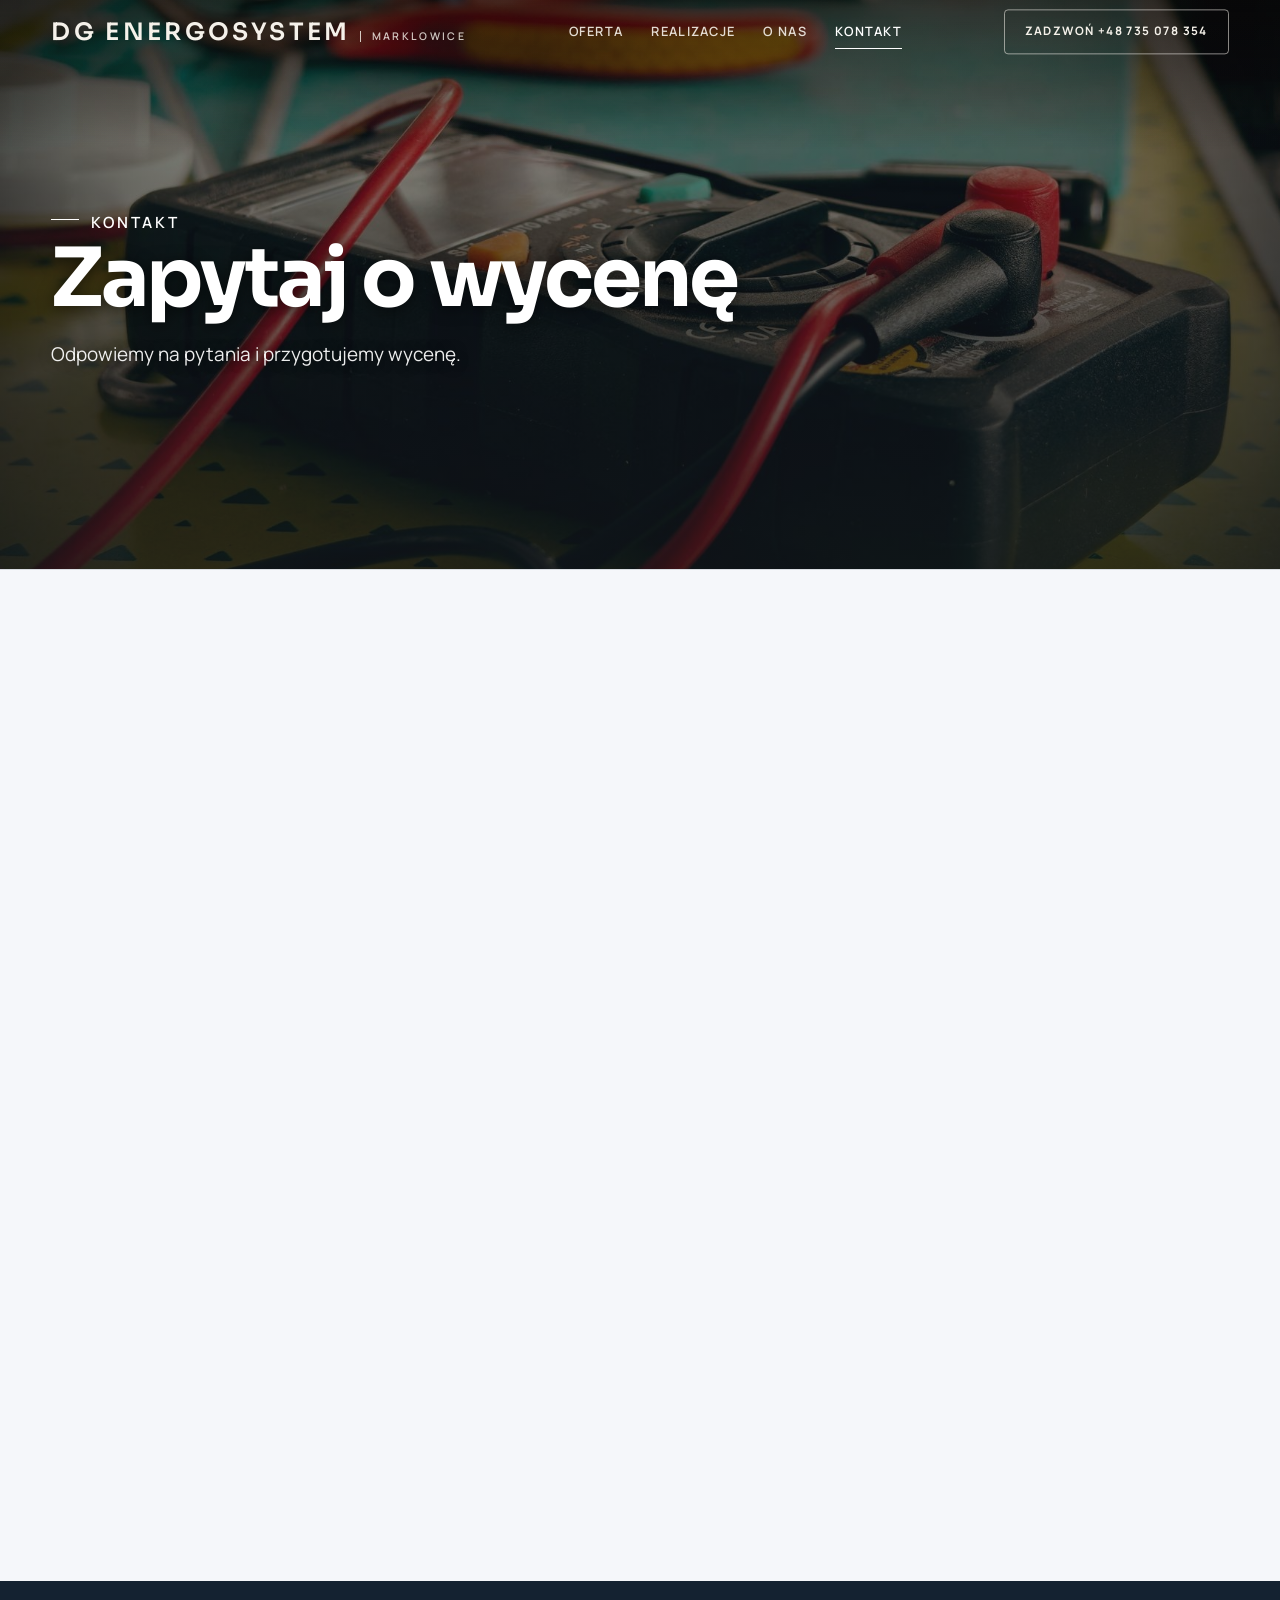
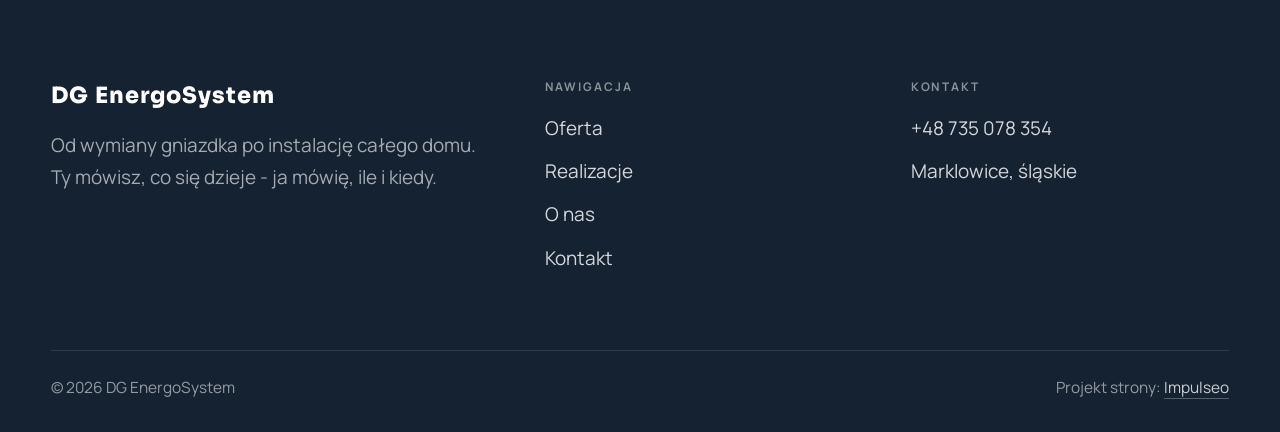
==== kontakt.html @ 841569e1 "Strona demo: dg-energosystem" ====
<!DOCTYPE html>
<html lang="pl">
<head>
<meta charset="UTF-8">
<meta name="viewport" content="width=device-width, initial-scale=1.0">
<title>Kontakt - DG EnergoSystem</title>
<meta name="description" content="Kontakt DG EnergoSystem - Marklowice, śląskie">
<link rel="canonical" href="https://kris20032.github.io/dg-energosystem/kontakt.html">
<meta name="robots" content="noindex, nofollow">
<meta property="og:type" content="website">
<meta property="og:locale" content="pl_PL">
<meta property="og:site_name" content="DG EnergoSystem">
<meta property="og:title" content="Kontakt - DG EnergoSystem">
<meta property="og:description" content="Kontakt DG EnergoSystem - Marklowice, śląskie">
<meta property="og:url" content="https://kris20032.github.io/dg-energosystem/kontakt.html">
<meta property="og:image" content="https://kris20032.github.io/dg-energosystem/img/og.jpg">
<meta property="og:image:width" content="1200">
<meta property="og:image:height" content="630">
<meta name="twitter:card" content="summary_large_image">
<link rel="preconnect" href="https://fonts.googleapis.com">
<link rel="preconnect" href="https://fonts.gstatic.com" crossorigin>
<link href="https://fonts.googleapis.com/css2?family=Sora:wght@600;700;800&family=Manrope:wght@400;500;600&display=swap" rel="stylesheet">
<link rel="stylesheet" href="assets/styles.css?v=9363d7f1">
</head>
<body>

<header class="nav">
  <div class="wrap nav-inner">
    <a class="brand" href="index.html"><span class="name">DG EnergoSystem</span><span class="sub">Marklowice</span></a>
    <nav class="nav-links">
      <a href="oferta.html">Oferta</a>
      <a href="realizacje.html">Realizacje</a>
      <a href="o-nas.html">O nas</a>
      <a href="kontakt.html" class="active" aria-current="page">Kontakt</a>
      <a href="tel:+48735078354" class="btn btn-accent">Zadzwoń +48 735 078 354</a>
    </nav>
    <button class="nav-toggle" aria-label="Menu"><span></span><span></span><span></span></button>
  </div>
</header>

<main>
<section class="pagehead">
  <img src="img/g6.jpg" alt="DG EnergoSystem - Zapytaj o wycenę" width="1731" height="1300" decoding="async">
  <div class="wrap">
    <span class="eyebrow">Kontakt</span>
    <h1>Zapytaj o wycenę</h1>
    <p>Odpowiemy na pytania i przygotujemy wycenę.</p>
  </div>
</section>
<section>
  <div class="wrap contact-grid">
    <div class="reveal">
      <span class="eyebrow">Dane kontaktowe</span>
      <h2 style="margin:var(--space-4) 0 var(--space-6)">DG EnergoSystem</h2>
      <div class="info-list">
        <div class="info-row"><div class="ic"><svg class="ico-tel" width="16" height="16" viewBox="0 0 24 24" fill="none" aria-hidden="true"><path d="M6.6 10.8a15.5 15.5 0 0 0 6.6 6.6l2.2-2.2a1 1 0 0 1 1-.24 11.4 11.4 0 0 0 3.6.58 1 1 0 0 1 1 1V20a1 1 0 0 1-1 1A17 17 0 0 1 3 4a1 1 0 0 1 1-1h3.5a1 1 0 0 1 1 1c0 1.25.2 2.46.58 3.6a1 1 0 0 1-.25 1l-2.23 2.2Z" fill="currentColor"/></svg></div><div><div class="lbl">Telefon</div><a class="val" href="tel:+48735078354">+48 735 078 354</a></div></div>
        <div class="info-row"><div class="ic"><svg class="ico-pin" width="16" height="16" viewBox="0 0 24 24" fill="none" aria-hidden="true"><path d="M12 21s7-6.1 7-11.5A7 7 0 0 0 5 9.5C5 14.9 12 21 12 21Z" stroke="currentColor" stroke-width="1.6" fill="none"/><circle cx="12" cy="9.5" r="2.4" fill="currentColor"/></svg></div><div><div class="lbl">Adres</div><div class="val">Marklowice, śląskie</div></div></div>
      </div>
    </div>
    <div class="reveal">
      <div class="form">
        <h3 style="margin-bottom:var(--space-4)">Najszybciej telefonicznie</h3>
        <p class="muted" style="margin-bottom:var(--space-5)">Zadzwoń, opisz pomysł, a my powiemy, co i jak. Bez zobowiązań.</p>
        <a href="tel:+48735078354" class="btn btn-accent" style="justify-content:center">Zadzwoń: +48 735 078 354 <span class="arr">→</span></a>
      </div>
    </div>
  </div>
</section>
<section style="padding-top:0">
  <div class="wrap reveal">
    <iframe class="map" title="DG EnergoSystem - Marklowice" src="https://maps.google.com/maps?q=DG%20EnergoSystem%20Marklowice&z=15&output=embed" loading="lazy" referrerpolicy="no-referrer-when-downgrade"></iframe>
  </div>
</section>
</main>

<footer>
  <div class="wrap">
    <div class="foot-grid">
      <div class="foot-brand">
        <div class="name">DG EnergoSystem</div>
        <p>Od wymiany gniazdka po instalację całego domu. Ty mówisz, co się dzieje - ja mówię, ile i kiedy.</p>
      </div>
      <div class="foot-col">
        <h4>Nawigacja</h4>
        <a href="oferta.html">Oferta</a>
        <a href="realizacje.html">Realizacje</a>
        <a href="o-nas.html">O nas</a>
        <a href="kontakt.html">Kontakt</a>
      </div>
      <div class="foot-col">
        <h4>Kontakt</h4>
        <a href="tel:+48735078354">+48 735 078 354</a>
        <p>Marklowice, śląskie</p>
      </div>
    </div>
    <div class="foot-bot">
      <span>© 2026 DG EnergoSystem</span>
      <span>Projekt strony: <a class="foot-credit" href="https://impulseo.pl" target="_blank" rel="noopener">Impulseo</a></span>
    </div>
  </div>
</footer>
<div class="sticky-call"><a class="sc-call" href="tel:+48735078354"><svg class="ico-tel" width="16" height="16" viewBox="0 0 24 24" fill="none" aria-hidden="true"><path d="M6.6 10.8a15.5 15.5 0 0 0 6.6 6.6l2.2-2.2a1 1 0 0 1 1-.24 11.4 11.4 0 0 0 3.6.58 1 1 0 0 1 1 1V20a1 1 0 0 1-1 1A17 17 0 0 1 3 4a1 1 0 0 1 1-1h3.5a1 1 0 0 1 1 1c0 1.25.2 2.46.58 3.6a1 1 0 0 1-.25 1l-2.23 2.2Z" fill="currentColor"/></svg> Zadzwoń</a><a class="sc-quote" href="kontakt.html">Wyślij zdjęcie usterki</a></div>
<div class="demo-wazne" data-do="2026-10-27" data-cykl="3" hidden><svg class="dw-ico" width="13" height="13" viewBox="0 0 24 24" fill="none" aria-hidden="true"><circle cx="12" cy="12" r="8.6" stroke="currentColor" stroke-width="1.8"/><path d="M12 7.2V12l3.3 2" stroke="currentColor" stroke-width="1.8" stroke-linecap="round"/></svg><span class="dw-txt"></span></div>

<script src="assets/main.js"></script>
</body>
</html>
---- assets/styles.css ----
/* ============================================================
   STOLBASZ — premium, architektoniczny B2B fit-out
   Jasna paleta, zero brązu. System wg premium-web-craft.
   Projekt strony: Impulseo (impulseo.pl)
   ============================================================ */

:root{
  /* PALETA — jasna, architektoniczna, chłodna */
  --paper:#f5f7fa;          /* główne tło */
  --paper-2:#e7edf3;        /* sekcje alternatywne (chłodny jasny szary) */
  --paper-3:#e7edf3;        /* delikatne wypełnienia */
  --ink:#142231;            /* tekst główny — chłodny grafit */
  --ink-soft:#2c3e52;       /* nagłówki drugorzędne */
  --muted:#697785;          /* tekst poboczny */
  --line:rgba(20,34,49,.12);/* hairline */
  --accent:#e8a00c;         /* stonowany petrol-slate — jedyny akcent */
  --accent-d:#c47f06;
  --accent-soft:rgba(232,160,12,.10);
  --dark:#142231;           /* sekcje ciemne (stopka/CTA) */

  /* HOVER ZDJĘĆ — JEDEN standard dla całego silnika (decyzja K. 04.08.2026, artefakt z wariantami).
     AKTUALNE (K.+Szymon 09.08.2026, wybór z artefaktu 6 wariantów): zoom 1.05 przy 1.4s -
     przy tak długim czasie mocniejszy kadr NIE skacze, tylko „oddycha". Poprzedni standard
     (1.02 / .55s z 04.08) odbierany jako dynamiczny i szybki.
     Spoczynek lekko przygaszony, ale TYLKO tam, gdzie jest mysz (@media hover:hover) —
     na telefonie zdjęcia zostają w pełnej jasności. */
  --img-zoom:1.05;                   /* K.+Szymon 09.08: wariant F z artefaktu porównawczego */
  --img-rest:brightness(.95) saturate(.99);
  --img-hot:brightness(1.06) saturate(1.05);
  --img-dur:1.4s;                    /* K.+Szymon 09.08 (wariant F): powoli = elegancko */
  --img-ease:cubic-bezier(.16,.84,.44,1);  /* miękki ogon, efekt „oddychania" */

  /* ODSTĘPY — skala 4/8 */
  --space-1:4px; --space-2:8px; --space-3:12px; --space-4:16px; --space-5:24px;
  --space-6:32px; --space-7:48px; --space-8:64px; --space-9:96px; --space-10:128px;

  /* TYPOGRAFIA — fluid clamp() (skala podbita 16.07.2026: większe, czytelniejsze litery — uwaga Adama) */
  --text-sm:clamp(.9rem,.87rem + .12vw,1rem);
  --text-base:clamp(1.08rem,1.04rem + .18vw,1.2rem);
  --text-lg:clamp(1.24rem,1.15rem + .34vw,1.44rem);
  --text-h3:clamp(1.34rem,1.22rem + .55vw,1.66rem);
  --text-h2:clamp(2.1rem,1.66rem + 2.1vw,3.1rem);
  --text-h1:clamp(2.9rem,2.1rem + 4vw,5.1rem);

  /* PROMIENIE — architektoniczne, raczej ostre */
  --r-sm:3px; --r-md:6px; --r-lg:10px;

  /* RUCH */
  --ease:cubic-bezier(.25,.46,.45,.94); --dur:.24s;

  /* CIENIE — miękkie, warstwowe */
  --sh-sm:0 1px 2px rgba(16,24,32,.04), 0 2px 8px rgba(16,24,32,.05);
  --sh-md:0 2px 6px rgba(16,24,32,.05), 0 12px 28px -8px rgba(16,24,32,.12);
  --sh-lg:0 6px 14px rgba(16,24,32,.07), 0 26px 56px -18px rgba(16,24,32,.22);

  --hairline:1px solid var(--line);

  --font-display:'Sora','Manrope',sans-serif;
  --font-body:'Manrope',sans-serif;
}

*{box-sizing:border-box;margin:0;padding:0}
html{scroll-behavior:smooth}
body{
  font-family:var(--font-body);
  font-size:var(--text-base);
  line-height:1.65;
  color:var(--ink);
  background:var(--paper);
  -webkit-font-smoothing:antialiased;
  text-rendering:optimizeLegibility;
}
img{max-width:100%;height:auto;display:block}  /* height:auto = width/height z atrybutów trzyma proporcje (TOP#12) */
a{color:inherit;text-decoration:none}

.wrap{width:min(92%,1180px);margin-inline:auto}
section{padding-block:clamp(52px,6.5vw,96px)}

h1,h2,h3{font-family:var(--font-display);font-weight:700;line-height:1.08;letter-spacing:-.02em;color:var(--ink)}
h1{font-size:var(--text-h1);letter-spacing:-.035em}
h2{font-size:var(--text-h2);letter-spacing:-.025em}
h3{font-size:var(--text-h3)}
/* MIARA — długość wiersza. WCAG 2.2 SC 1.4.8: max 80 znaków; Butterick: 45–90.
   68ch daje realnie 72–78 znaków polskiego tekstu, czyli z zapasem pod granicą.
   Wcześniej limit miał TYLKO <p> — <li>, <blockquote> i <dd> nie miały żadnego,
   i to jedyny powód, dla którego 23 bloki na dwóch oddanych stronach jadą po
   83–106 znaków w wierszu (pomiar 07.08.2026, bramka `miara`).
   ⚠️ Listy i definicje ograniczamy TYLKO bez klasy: `ul`/`ol` z klasą to u nas
   układ (siatki kafli, menu), a nie tekst ciągły — tam miarę wyznacza układ. */
/* 60ch, nie 68ch (K. 10.08): po zmianie fontów na węższe kroje (DM Sans i spółka)
   w 68ch mieściło się ~90 znaków - bramka pikselowa słusznie zgłaszała przekroczenie
   granicy 80. Pomiar na żywej przeglądarce: 60ch = 90 znaków, 53ch = ~78 znaków, czyli normę WCAG 1.4.8. */
:root{ --miara:53ch }
p{max-width:min(100%,var(--miara))}
blockquote,
ul:not([class])>li, ol:not([class])>li,
dl:not([class])>dd{max-width:min(100%,var(--miara))}

/* ⚠️ Świadomie BEZ wyjątku `.tile p,.card p,.svc p{max-width:none}`, choć nasuwa się sam:
   te akapity BYŁY już ograniczone (stare `p{max-width:65ch}`), więc „wyjątek" nie odblokowałby
   niczego nowego — tylko ROZLUŹNIŁ stan sprzed zmiany na wszystkich demach naraz.
   `figcaption` żadna z reguł wyżej nie dotyczy, więc też nie potrzebuje zwolnienia. */

/* ŁAMANIE. `balance` wyrównuje długości wierszy w nagłówku, `pretty` pilnuje ostatniego
   wiersza akapitu, żeby nie został w nim jeden wyraz. Obsługiwane od Chrome 117 /
   Safari 17.5; starsze przeglądarki po prostu ignorują tę własność.
   `text-wrap:pretty` nie występowało dotąd ANI RAZ w silniku ani w repo klientów. */
h1,h2,h3,.lead,.lede{text-wrap:balance}
p,li,blockquote,dd{text-wrap:pretty}

.eyebrow{
  font-family:var(--font-body);
  font-size:var(--text-sm);
  font-weight:600;
  letter-spacing:.18em;
  text-transform:uppercase;
  color:var(--accent);
  display:inline-flex;align-items:center;gap:var(--space-3);
}
/* flex:none + margin-top = kreska trzyma się PIERWSZEJ linii. Wcześniej align-items:center
   centrowało ją względem całego bloku i przy zawinięciu (długi kicker typu
   „…WNĘTRZ · LESZNO · OD 2019") druga linia lądowała z brzydkim wcięciem. */
.eyebrow{align-items:flex-start}
.eyebrow>*,.eyebrow{text-wrap:balance}   /* dlugi kicker lamal sie na sierote typu samo „2019" w drugiej linii */
.eyebrow::before{content:"";width:28px;height:1px;background:var(--accent);display:inline-block;flex:none;margin-top:.62em}

.muted{color:var(--muted)}
.lead{font-size:var(--text-lg);line-height:1.55;color:var(--ink-soft);max-width:50ch}

/* ---------- BUTTONS ---------- */
.btn{
  display:inline-flex;align-items:center;gap:var(--space-2);
  font-weight:600;font-size:var(--text-sm);letter-spacing:.02em;
  padding:var(--space-4) var(--space-6);
  border-radius:var(--r-sm);
  transition:transform var(--dur) var(--ease),box-shadow var(--dur) var(--ease),background var(--dur) var(--ease);
  cursor:pointer;border:1px solid transparent;
}
.btn-accent{background:var(--accent);color:#fff;box-shadow:var(--sh-sm)}
.btn-accent:hover{background:var(--accent-d);transform:translateY(-2px);box-shadow:var(--sh-md)}
.btn-accent:active{transform:translateY(0);box-shadow:var(--sh-sm)}
.btn-ghost{background:transparent;color:var(--ink);border-color:var(--line)}
.btn-ghost:hover{border-color:var(--accent);color:var(--accent);transform:translateY(-2px)}
.btn-light{background:#fff;color:var(--ink);box-shadow:var(--sh-sm)}
.btn-light:hover{transform:translateY(-2px);box-shadow:var(--sh-md)}
.btn .arr{transition:transform var(--dur) var(--ease)}
.btn:hover .arr{transform:translateX(4px)}

/* ---------- NAV ---------- */
.nav{
  position:sticky;top:0;z-index:50;
  background:color-mix(in srgb,var(--paper) 88%,transparent);
  backdrop-filter:saturate(140%) blur(10px);
  border-bottom:var(--hairline);
}
.nav-inner{display:flex;align-items:center;justify-content:space-between;gap:var(--space-5);height:72px}
/* ANTY-NACHODZENIE (K. 05.08.2026): długa nazwa firmy + przycisk z pełnym numerem nie mieściły się w pasku
   i flex ściskał linki PONIŻEJ ich treści - "Kontakt" wchodził na ramkę "Zadzwoń +48 ...". Teraz ustępuje
   nazwa marki (skrót wielokropkiem), a menu i przycisk nigdy się nie kurczą ani nie zachodzą na siebie. */
.brand{display:flex;flex-direction:column;line-height:1;min-width:0;flex:0 1 auto}
.brand .name{font-family:var(--font-display);font-weight:800;font-size:1.35rem;letter-spacing:.04em;white-space:nowrap;overflow:hidden;text-overflow:ellipsis}
.brand .sub{font-size:.62rem;letter-spacing:.34em;text-transform:uppercase;color:var(--muted);margin-top:5px;white-space:nowrap;overflow:hidden;text-overflow:ellipsis}
.nav-links{display:flex;align-items:center;gap:var(--space-6);flex:0 0 auto}
.nav-links a{font-size:var(--text-sm);font-weight:500;color:var(--ink-soft);position:relative;padding-block:4px;white-space:nowrap;transition:color var(--dur) var(--ease)}
.nav-links a::after{content:"";position:absolute;left:0;bottom:0;width:0;height:1.5px;background:var(--accent);transition:width var(--dur) var(--ease)}
.nav-links a:hover,.nav-links a.active{color:var(--ink)}
.nav-links a:hover::after,.nav-links a.active::after{width:100%}
.nav-links .btn{padding:var(--space-2) var(--space-5)}
/* przyciski w nav: właściwy kolor (przebij .nav-links a) + bez podkreślenia */
.nav-links a.btn-accent{color:#fff}
.nav-links a.btn-ghost,.nav-links a.btn-light{color:var(--ink)}
/* CTA w pasku: NIE podkreślenie spod linków menu, ale ten sam przelatujący błysk,
   co na wszystkich innych przyciskach (zgłoszenie K. 13.08.2026 - „na hero jest efekt
   światła przechodzącego przez przycisk, na navbarze go nie ma, a mają być identyczne").
   Reguła `.nav-links a::after` jest silniejsza od `.btn::after`, więc trzeba jej
   geometrię wyzerować i wpisać połysk z nazwy - samo `display:none` gasiło efekt. */
.nav-links a.btn::after{
  display:block;content:"";position:absolute;inset:0;z-index:-1;pointer-events:none;
  width:auto;height:auto;border-radius:inherit;   /* kasuje geometrię podkreślenia (width:0;height:1.5px) */
  background:linear-gradient(100deg,transparent 32%,rgba(255,255,255,.20) 50%,transparent 68%);
  translate:-120% 0}
@media (prefers-reduced-motion:no-preference){
  .nav-links a.btn:hover::after{translate:120% 0;transition:translate .75s var(--mt-ease,cubic-bezier(.16,.84,.44,1))}
}
.nav-toggle{display:none;background:none;border:none;cursor:pointer;flex-direction:column;gap:5px;padding:8px}
.nav-toggle span{width:24px;height:2px;background:var(--ink);transition:var(--dur)}
/* Ciasny zakres MIĘDZY menu mobilnym a pełnym pulpitem: zbijamy odstępy i nazwę marki,
   żeby wszystko zmieściło się naturalnie, zanim w ogóle dojdzie do skracania wielokropkiem. */
@media(max-width:1280px) and (min-width:921px){
  .nav-links{gap:var(--space-4)}
  .nav-links .btn{padding:var(--space-2) var(--space-4)}
  .brand .name{font-size:1.15rem}
}

/* ---------- HERO (split) ---------- */
.hero{position:relative;overflow:hidden;border-bottom:var(--hairline)}
.hero-grid{display:grid;grid-template-columns:1.05fr .95fr;gap:clamp(24px,4vw,60px);align-items:center;
  padding-block:clamp(36px,4.5vw,64px)}
.hero-copy .eyebrow{margin-bottom:var(--space-5)}
.hero-copy h1{margin-bottom:var(--space-5)}
.hero-copy .lead{margin-bottom:var(--space-7)}
.hero-actions{display:flex;flex-wrap:wrap;gap:var(--space-4)}
.hero-art{position:relative;aspect-ratio:4/3;border-radius:var(--r-lg);overflow:hidden;box-shadow:var(--sh-lg)}
.hero-art img{width:100%;height:100%;object-fit:cover}
.hero-art::after{content:"";position:absolute;inset:0;background:linear-gradient(180deg,transparent 55%,rgba(18,24,28,.28))}
.hero-badge{position:absolute;left:var(--space-5);bottom:var(--space-5);z-index:2;
  background:rgba(252,252,251,.94);backdrop-filter:blur(4px);
  border-radius:var(--r-md);padding:var(--space-4) var(--space-5);box-shadow:var(--sh-md);max-width:78%}
.hero-badge strong{display:block;font-family:var(--font-display);font-size:1rem;letter-spacing:-.01em}
.hero-badge span{font-size:var(--text-sm);color:var(--muted)}

/* ---------- HERO duży / kinowy (strona główna) ---------- */
.hero-cine{position:relative;min-height:clamp(560px,82vh,840px);min-height:clamp(560px,82svh,840px);display:flex;align-items:center;overflow:hidden;border-bottom:var(--hairline)}
.hero-cine>img{position:absolute;inset:0;width:100%;height:100%;object-fit:cover;z-index:0}
.hero-cine::after{content:"";position:absolute;inset:0;z-index:1;
  background:linear-gradient(95deg,rgba(13,18,23,.86) 0%,rgba(13,18,23,.64) 32%,rgba(13,18,23,.24) 62%,rgba(13,18,23,.04) 100%)}
.hero-cine .wrap{position:relative;z-index:2;padding-block:var(--space-8)}
.hero-cine .hero-copy{max-width:660px}
.hero-cine .eyebrow{color:#fff;margin-bottom:var(--space-5)}
.hero-cine .eyebrow::before{background:#fff}
.hero-cine h1{color:#fff;margin-bottom:var(--space-5);font-size:clamp(2.9rem,2rem + 4.4vw,5.2rem);text-wrap:balance}
.hero-cine .lead{color:rgba(255,255,255,.92);max-width:48ch;margin-bottom:var(--space-7)}
.hero-cine .hero-actions{display:flex;flex-wrap:wrap;gap:var(--space-4)}
/* NISKIE OKNO (laptop z dokiem i paskami przeglądarki ma ~700-780 px wysokości widoku):
   H1 do 5.2rem + długi lead nie mieściły się i przyciski wypadały POD krawędź ekranu -
   klient widział stronę bez ani jednego CTA. Skalujemy w dół, zamiast przycinać treść. */
@media(min-width:821px) and (max-height:820px){
  .hero-cine{min-height:clamp(520px,94svh,780px)}
  .hero-cine .wrap{padding-block:var(--space-6)}
  .hero-cine h1{font-size:clamp(2.2rem,1.5rem + 2.6vw,3.6rem);margin-bottom:var(--space-4)}
  .hero-cine .eyebrow{margin-bottom:var(--space-4)}
  .hero-cine .lead{margin-bottom:var(--space-5);max-width:44ch}
}
@media(max-width:680px){
  .hero-cine{min-height:clamp(520px,76vh,640px);min-height:clamp(520px,76svh,640px);align-items:flex-end}
  .hero-cine::after{background:linear-gradient(0deg,rgba(13,18,23,.9) 6%,rgba(13,18,23,.45) 55%,rgba(13,18,23,.25) 100%)}
  .hero-cine .wrap{padding-bottom:var(--space-9)}
  /* TELEFON (~90% oglądających): lead potrafił zająć 8 linii i zepchnąć CTA poza pierwszy ekran.
     Zwężamy interlinię i skalę - treści nie ucinamy, bo to ona sprzedaje. */
  .hero-cine .lead{font-size:.98rem;line-height:1.5;margin-bottom:var(--space-5)}
  .hero-cine .eyebrow{font-size:.72rem;letter-spacing:.13em;margin-bottom:var(--space-4)}
  .hero-cine .eyebrow::before{width:20px}
  .hero-cine h1{margin-bottom:var(--space-4)}
}

/* full-bleed hero variant (podstrony) */
.pagehead{position:relative;min-height:46vh;min-height:46svh;display:flex;align-items:flex-end;overflow:hidden;border-bottom:var(--hairline)}
.pagehead img{position:absolute;inset:0;width:100%;height:100%;object-fit:cover}
/* 10.08.2026 (decyzja K.): mocniejsze przyciemnienie + cień pod tekstem. Bramka mierzyła na
   nagłówkach podstron 3,38-3,43:1 przy wymaganych 4,5 — jasne zdjęcie (hala, śnieg, niebo)
   podchodziło pod biały tekst. Zdjęcia klientów są różne, więc kontrast musi dawać WARSTWA,
   a nie szczęśliwy dobór kadru. */
.pagehead::after{content:"";position:absolute;inset:0;background:linear-gradient(180deg,rgba(18,24,28,.40),rgba(18,24,28,.76))}
.pagehead .wrap{position:relative;z-index:2;padding-block:var(--space-9);color:#fff}
.pagehead h1{color:#fff;max-width:18ch;text-shadow:0 2px 16px rgba(0,0,0,.55)}
.pagehead .eyebrow{color:#fff}
.pagehead .eyebrow::before{background:#fff}
.pagehead p{color:rgba(255,255,255,.92);margin-top:var(--space-4);max-width:54ch;text-shadow:0 1px 12px rgba(0,0,0,.5)}

/* ---------- STRIP (pasek skrótów / liczby) ---------- */
.strip{background:var(--dark);color:#fff}
/* PASEK HASEŁ — standard 04.08.2026 (decyzja K.): 5 haseł w JEDNYM rzędzie, tekst WYŚRODKOWANY,
   węższe marginesy boczne niż reszta strony (pasek ma iść szerzej), równe wysokości kolumn. */
.strip .wrap{width:min(96%,1440px);display:grid;grid-template-columns:repeat(5,1fr);
  gap:var(--space-5);padding-block:var(--space-7);align-items:stretch}
.strip .item .k{font-family:var(--font-display);font-size:clamp(1.05rem,.82rem + .85vw,1.55rem);
  font-weight:800;letter-spacing:-.02em;color:#fff;line-height:1.18;text-wrap:balance}
.strip .item .v{font-size:var(--text-sm);color:rgba(255,255,255,.66);margin-top:var(--space-2);line-height:1.4}
.strip .item{border-left:2px solid var(--accent);padding-inline:var(--space-4);
  text-align:center;display:flex;flex-direction:column;justify-content:center}
/* liczba kolumn = liczba haseł, żeby ostatnie nie zostawało samo w drugim rzędzie.
   Klasę n-N nadaje multipage.py; domyślnie (bez klasy) pasek jest 5-kolumnowy. */
.strip.n-2 .wrap{grid-template-columns:repeat(2,1fr)}
.strip.n-3 .wrap{grid-template-columns:repeat(3,1fr)}
.strip.n-4 .wrap{grid-template-columns:repeat(4,1fr);gap:var(--space-6)}
.strip.n-4 .item .k{font-size:clamp(1.3rem,1rem + 1.1vw,2rem)}
.strip.n-6 .wrap{grid-template-columns:repeat(6,1fr);gap:var(--space-4)}
.strip.n-6 .item .k{font-size:clamp(.98rem,.8rem + .7vw,1.35rem)}
/* równe łamanie: zamiast "długa linia + jedno słowo" obie linie zbliżonej długości */
.strip .item .k{text-wrap:balance}

/* ---------- SECTION HEAD ---------- */
.head{max-width:48rem;margin-bottom:var(--space-8)}
.head.center{margin-inline:auto;text-align:center}
.head .eyebrow{margin-bottom:var(--space-4)}
.head h2{margin-bottom:var(--space-4)}
.head p{color:var(--muted);font-size:var(--text-lg);line-height:1.55}
.head.center p{margin-inline:auto}

/* ---------- INTRO SPLIT ---------- */
.split{display:grid;grid-template-columns:.92fr 1.08fr;gap:clamp(28px,5vw,80px);align-items:center}
.split.rev{grid-template-columns:1.08fr .92fr}
.split.rev .split-art{order:-1}
.split-art{position:relative;aspect-ratio:5/4;border-radius:var(--r-lg);overflow:hidden;box-shadow:var(--sh-lg)}
.split-art img{width:100%;height:100%;object-fit:cover}
.split-copy h2{margin-bottom:var(--space-5)}
.split-copy p+p{margin-top:var(--space-4)}
.split-copy .btn{margin-top:var(--space-6)}

/* ---------- SERVICES (zakres) ---------- */
.svc-grid{display:grid;grid-template-columns:repeat(auto-fit,minmax(280px,1fr));gap:var(--space-5)}
.svc{background:#fff;border:var(--hairline);border-radius:var(--r-md);padding:var(--space-7) var(--space-6);
  transition:transform var(--dur) var(--ease),box-shadow var(--dur) var(--ease),border-color var(--dur) var(--ease);
  position:relative;overflow:hidden}
.svc::before{content:"";position:absolute;left:0;top:0;width:3px;height:0;background:var(--accent);transition:height var(--dur) var(--ease)}
.svc:hover{transform:translateY(-4px);box-shadow:var(--sh-md);border-color:transparent}
.svc:hover::before{height:100%}
.svc .ic{font-family:var(--font-display);font-size:.8rem;font-weight:700;letter-spacing:.12em;color:var(--accent);margin-bottom:var(--space-4)}
.svc h3{margin-bottom:var(--space-3);font-size:1.22rem}
.svc p{color:var(--muted);font-size:var(--text-base);line-height:1.6}

/* big detailed service rows */
.svc-row{display:grid;grid-template-columns:.8fr 1.2fr;gap:clamp(20px,4vw,60px);align-items:center;padding-block:var(--space-8)}
.svc-row+.svc-row{border-top:var(--hairline)}
.svc-row.rev{grid-template-columns:1.2fr .8fr}
/* Naprzemienny układ wierszy oferty: co drugi wiersz ma zdjęcie po PRAWEJ.
   Było `order:-1` — martwy kod, bo zdjęcie i tak jest pierwszym dzieckiem w HTML,
   więc wszystkie wiersze wyglądały identycznie (zdjęcie zawsze z lewej), a `rev`
   zmieniało tylko szerokość kolumn. Znalezione 29.07.2026 przy różnicowaniu kierunków
   animacji (pomiar pozycji: art.mid 390/502 przy row.mid 756 — zawsze lewa strona). */
.svc-row.rev .svc-row-art{order:2}
.svc-row-art{aspect-ratio:4/3;border-radius:var(--r-md);overflow:hidden;box-shadow:var(--sh-md)}
.svc-row-art img{width:100%;height:100%;object-fit:cover}
.svc-row h3{font-size:1.5rem;margin-bottom:var(--space-4)}
.svc-row .num{font-family:var(--font-display);font-size:.85rem;font-weight:700;letter-spacing:.14em;color:var(--accent);display:block;margin-bottom:var(--space-3)}
.svc-row ul{list-style:none;margin-top:var(--space-4);display:flex;flex-direction:column;gap:var(--space-2)}
.svc-row li{position:relative;padding-left:var(--space-5);color:var(--muted);font-size:var(--text-base)}
.svc-row li::before{content:"";position:absolute;left:0;top:.62em;width:8px;height:1px;background:var(--accent)}

/* ---------- GALLERY (realizacje) ---------- */
.gallery{display:grid;grid-template-columns:repeat(12,1fr);gap:var(--space-4);grid-auto-rows:200px}
/* GALERIA MASONRY — pionowe zdjęcia (portrety beauty/wellness) bez przycinania: kolumny, height auto */
.gallery-masonry{column-count:3;column-gap:var(--space-4)}
@media(max-width:900px){.gallery-masonry{column-count:2}}
@media(max-width:560px){.gallery-masonry{column-count:1}}
.gallery-masonry .m-tile{break-inside:avoid;margin:0 0 var(--space-4);padding:0;position:relative;overflow:hidden;border-radius:var(--r-md);border:1px solid var(--line)}
.gallery-masonry .m-tile img{width:100%;height:auto;display:block}
.gallery-masonry .m-tile .cap{position:absolute;left:0;right:0;bottom:0;padding:var(--space-4);color:#fff;background:linear-gradient(0deg,rgba(0,0,0,.55),transparent);font-size:var(--text-sm)}
.gallery-masonry .m-tile .cap small{display:block;font-weight:400;opacity:.78;letter-spacing:.04em;text-transform:uppercase;font-size:.66rem;margin-top:3px}
.tile{position:relative;overflow:hidden;border-radius:var(--r-md);box-shadow:var(--sh-sm);
  transition:transform var(--dur) var(--ease),box-shadow var(--dur) var(--ease)}
.tile img{width:100%;height:100%;object-fit:cover;
  transition:transform var(--img-dur) var(--img-ease),filter var(--img-dur) var(--img-ease)}
.tile:hover{box-shadow:var(--sh-md)}
.tile .cap{position:absolute;left:0;right:0;bottom:0;padding:var(--space-5) var(--space-4) var(--space-4);
  /* mocniejszy spad + cien pod tekstem: na JASNYCH zdjeciach klienta (biale fronty, sciany)
     slaby gradient dawal kontrast ~1.5:1 zamiast wymaganych 3.6:1 (bramka wygladu, 10.08.2026) */
  background:linear-gradient(transparent 10%,rgba(18,24,28,.55) 40%,rgba(18,24,28,.88) 68%,rgba(18,24,28,.99));color:#fff;
  text-shadow:0 1px 2px rgba(0,0,0,.85),0 2px 10px rgba(0,0,0,.55);
  font-size:var(--text-sm);font-weight:600;letter-spacing:.01em;
  opacity:0;transform:translateY(8px);transition:var(--dur) var(--ease)}
.tile:hover .cap{opacity:1;transform:translateY(0)}
.tile .cap small{display:block;font-weight:400;opacity:.78;letter-spacing:.04em;text-transform:uppercase;font-size:.66rem;margin-top:3px}
/* bento spans */
.t-wide{grid-column:span 6}
.t-tall{grid-column:span 6;grid-row:span 2}
.t-std{grid-column:span 6}
.t-third{grid-column:span 4}
.t-two3{grid-column:span 8}

/* ---------- TRUST / WIARYGODNOŚĆ ---------- */
.trust{background:var(--paper-2)}
.trust-grid{display:grid;grid-template-columns:repeat(auto-fit,minmax(240px,1fr));gap:var(--space-5);margin-top:var(--space-7)}
.trust-card{background:#fff;border-radius:var(--r-md);padding:var(--space-7) var(--space-6);box-shadow:var(--sh-sm);border-top:3px solid var(--accent)}
.trust-card .big{font-family:var(--font-display);font-size:clamp(1.8rem,1.3rem + 1.6vw,2.6rem);font-weight:800;letter-spacing:-.02em;color:var(--ink);line-height:1}
.trust-card h3{font-size:1.12rem;margin:var(--space-3) 0 var(--space-2)}
.trust-card p{color:var(--muted);font-size:var(--text-base);line-height:1.55}

/* ---------- CTA band ---------- */
.cta{background:var(--dark);color:#fff;position:relative;overflow:hidden}
/* telefon w CTA: na ciemnym tle biały (domyślnie), rodziny z JASNYM tłem CTA
   nadpisują to u siebie - wcześniej kolor siedział w stylu inline i wygrywał z rodziną. */
.cta .btn-ghost-cta{color:#fff;border-color:rgba(255,255,255,.3)}
.cta .wrap{display:grid;grid-template-columns:1.4fr .6fr;gap:var(--space-7);align-items:center;position:relative;z-index:2}
.cta h2{color:#fff;max-width:20ch}
.cta p{color:rgba(255,255,255,.74);margin-top:var(--space-4)}
.cta-actions{display:flex;flex-direction:column;gap:var(--space-3);align-items:flex-start}
.cta::before{content:"";position:absolute;right:-80px;top:-80px;width:360px;height:360px;border-radius:50%;
  background:radial-gradient(circle,var(--accent-soft),transparent 70%)}

/* ---------- CONTACT ---------- */
.contact-grid{display:grid;grid-template-columns:.85fr 1.15fr;gap:clamp(28px,4vw,56px);align-items:start}
.info-list{display:flex;flex-direction:column;gap:var(--space-2)}
.info-row{display:flex;gap:var(--space-4);align-items:flex-start;padding-block:var(--space-4);border-bottom:var(--hairline)}
.info-row .ic{flex:none;width:42px;height:42px;display:grid;place-items:center;border-radius:50%;
  background:var(--accent-soft);color:var(--accent);font-size:1.05rem}
.info-row .lbl{font-size:.72rem;letter-spacing:.14em;text-transform:uppercase;color:var(--muted)}
.info-row .val{font-weight:600;font-size:var(--text-base);margin-top:2px}
.info-row a.val:hover{color:var(--accent)}
.map{border:none;border-radius:var(--r-lg);box-shadow:var(--sh-md);width:100%;height:100%;min-height:380px;filter:grayscale(.2) contrast(1.02)}
.form{background:#fff;border:var(--hairline);border-radius:var(--r-lg);padding:clamp(24px,3vw,40px);box-shadow:var(--sh-sm)}
.form .fld{margin-bottom:var(--space-5)}
.form label{display:block;font-size:var(--text-sm);font-weight:600;margin-bottom:var(--space-2)}
.form input,.form textarea{width:100%;font-family:inherit;font-size:var(--text-base);color:var(--ink);
  padding:var(--space-4);border:var(--hairline);border-radius:var(--r-sm);background:var(--paper);transition:border-color var(--dur)}
.form input:focus,.form textarea:focus{outline:none;border-color:var(--accent);background:#fff}
.form textarea{resize:vertical;min-height:120px}
.form .note{font-size:var(--text-sm);color:var(--muted);margin-top:var(--space-3)}

/* ---------- FOOTER ---------- */
footer{background:var(--dark);color:#fff;padding-block:var(--space-9) var(--space-6)}
.foot-grid{display:grid;grid-template-columns:1.4fr 1fr 1fr;gap:var(--space-7);margin-bottom:var(--space-8)}
.foot-brand .name{font-family:var(--font-display);font-weight:800;font-size:1.4rem;letter-spacing:.04em}
.foot-brand p{color:rgba(255,255,255,.62);margin-top:var(--space-4);font-size:var(--text-base);max-width:38ch}
.foot-col h4{font-size:.74rem;letter-spacing:.16em;text-transform:uppercase;color:rgba(255,255,255,.5);margin-bottom:var(--space-4)}
.foot-col a,.foot-col p{display:block;color:rgba(255,255,255,.82);font-size:var(--text-base);margin-bottom:var(--space-3)}
.foot-col a:hover{color:#fff}
.foot-bot{border-top:1px solid rgba(255,255,255,.12);padding-top:var(--space-5);display:flex;justify-content:space-between;flex-wrap:wrap;gap:var(--space-3);
  font-size:var(--text-sm);color:rgba(255,255,255,.55)}
.foot-bot a:hover{color:#fff}
/* Podpis w stopce = klikalny link do impulseo.pl (31.07.2026). Ma być WIDOCZNIE klikalny,
   ale nie krzyczeć - stąd sam kolor jaśniejszy + delikatne podkreślenie na najeździe. */
.foot-bot a.foot-credit{color:rgba(255,255,255,.78);text-decoration:none;border-bottom:1px solid rgba(255,255,255,.28)}
.foot-bot a.foot-credit:hover{color:#fff;border-bottom-color:#fff}

/* ---------- REVEAL ---------- */
.reveal{opacity:0;transform:translateY(22px);transition:opacity .6s var(--ease),transform .6s var(--ease)}
.reveal.in{opacity:1;transform:none}

/* ---------- RESPONSIVE ---------- */
@media(max-width:920px){
  .hero-grid,.split,.split.rev,.svc-row,.svc-row.rev,.cta .wrap,.contact-grid,.foot-grid{grid-template-columns:1fr}
  .split.rev .split-art,.svc-row.rev .svc-row-art{order:0}
  .hero-art{aspect-ratio:16/10;max-height:420px}
  .strip .wrap,.strip.n-2 .wrap,.strip.n-3 .wrap,.strip.n-4 .wrap,.strip.n-6 .wrap{grid-template-columns:repeat(2,1fr);gap:var(--space-6)}
  .strip .item .k,.strip.n-6 .item .k{font-size:clamp(1.3rem,1.1rem + 1vw,2rem)}
  .gallery{grid-auto-rows:180px}
  .t-wide,.t-tall,.t-std,.t-third,.t-two3{grid-column:span 6}
  .t-tall{grid-row:span 1}
  .cta-actions{flex-direction:row;flex-wrap:wrap}
  .foot-grid{gap:var(--space-6)}
}
@media(max-width:680px){
  .nav-links{position:fixed;inset:72px 0 auto 0;background:var(--paper);flex-direction:column;align-items:stretch;
    gap:0;padding:var(--space-4) 6%;border-bottom:var(--hairline);box-shadow:var(--sh-md);
    transform:translateY(-120%);transition:transform var(--dur) var(--ease)}
  .nav-links.open{transform:translateY(0)}
  .nav-links a{padding-block:var(--space-4);border-bottom:var(--hairline)}
  .nav-links .btn{margin-top:var(--space-3);justify-content:center}
  .nav-toggle{display:flex}
  .strip .wrap,.strip.n-2 .wrap,.strip.n-3 .wrap,.strip.n-4 .wrap,.strip.n-6 .wrap{grid-template-columns:1fr}
  .gallery{grid-template-columns:repeat(6,1fr)}
  .foot-grid{grid-template-columns:1fr}
}
@media(prefers-reduced-motion:reduce){
  /* audyt 09.08 TOP#14: samo skrócenie duration przy animacji INFINITE = stroboskop
     (pętla .01ms miga ekranem); iteration-count:1 gasi pętlę naprawdę. Pseudoelementy
     też - tła hero (gastro/studio) animują ::before/img, blanket na * ich nie łapał. */
  *,*::before,*::after{animation-duration:.01ms!important;animation-iteration-count:1!important;animation-delay:0s!important;transition:none!important}
  .reveal{opacity:1!important;transform:none!important}
  html{scroll-behavior:auto}
}

/* ============================================================
   PREMIUM LAYER — destylat deep-researchu branż (anty-AI, spokój).
   Zmienne STOLBASZ (--accent/--ink/--paper/--line/--dark). Ruch ledwo
   zauważalny, krzywa cubic-bezier(.16,.84,.44,1); prefers-reduced-motion
   pokryte blanketem wyżej. Karty hairline zamiast cieni = #1 sygnał „nie-AI".
   ============================================================ */

/* więcej oddechu między sekcjami (liderzy: 110-130px) */
section{padding-block:clamp(64px,8vw,128px)}

/* 1) Aksamitny reveal — dłuższa, miękka krzywa zamiast „skoku" */
.reveal{transition:opacity .9s cubic-bezier(.16,.84,.44,1),transform .9s cubic-bezier(.16,.84,.44,1);will-change:opacity,transform}
/* stagger TYLKO w galerii (tam pozycja = porządek dzieci) */
.gallery .reveal:nth-child(2){transition-delay:.07s}
.gallery .reveal:nth-child(3){transition-delay:.14s}
.gallery .reveal:nth-child(4){transition-delay:.21s}
.gallery .reveal:nth-child(5){transition-delay:.28s}
.gallery .reveal:nth-child(6){transition-delay:.35s}

/* 2) Hero STATYCZNY na .hero-cine — Ken Burns CAŁKIEM WYŁĄCZONY 26.06 (3. zgłoszenie Szymona).
   GENEZA: animowanie scale na <img> hero z teksturami (cegły/framugi) re-samplinguje obraz
   klatka po klatce → na części ekranów drobne drganie/shimmer = „heroshot się trzęsie".
   translateY usunięto wcześniej, scale-only + will-change/GPU NIE wystarczyły do GWARANCJI gładkości.
   Krzysztof zażądał pewności („make sure, że błąd się nie pojawi") > efekt. Zero animacji = 0% drgania.
   Delikatny zoom zostaje TYLKO w pełnoekranowych hero gastro/studio (hg-bg/hs-bg — tło, inny
   mechanizm, chwalone, nigdy nie zgłaszane). NIE wracać do KB na .hero-cine bez realnego testu
   na sprzęcie klienta — to ryzyko regresji „trzęsienia”. */
/* BEZPIECZNY "wow" na hero = jednorazowy FADE-IN (opacity), nie zoom.
   opacity nie dotyka bitmapy → gładkie na KAŻDYM zdjęciu/ekranie/GPU, zero ryzyka migotania.
   Geometryczny ruch (scale/translate) na .hero-cine jest ZAKAZANY (bramka pilnuje). */
@keyframes heroFade{from{opacity:0}to{opacity:1}}
.hero-cine>img{transform:none;animation:heroFade 1.1s ease-out both}

/* 3) Akcentowy hairline pod nagłówkiem sekcji, który „rysuje się" przy wejściu */
.head h2{position:relative;padding-bottom:18px}
.head h2::after{content:"";position:absolute;left:0;bottom:0;height:1px;width:0;background:var(--accent);transition:width 1s cubic-bezier(.16,.84,.44,1) .15s}
.head.center h2::after{left:50%;transform:translateX(-50%)}
.head.reveal.in h2::after,.head.center.reveal.in h2::after{width:54px}

/* 4) Karty HAIRLINE zamiast cieni/zaokrągleń (najmocniejszy anty-AI detal) */
.svc{background:transparent;border:1px solid var(--line);border-radius:var(--r-sm);box-shadow:none}
.svc:hover{box-shadow:none;border-color:var(--accent);transform:translateY(-3px)}
.trust-card{background:transparent;box-shadow:none;border:1px solid var(--line);border-top:2px solid var(--accent);border-radius:var(--r-sm)}
.tile{box-shadow:none;border-radius:var(--r-sm)}
.tile:hover{box-shadow:none}

/* 5) Sticky-nav kondensuje się po przewinięciu (sygnał dopracowania) */
.nav{transition:box-shadow .4s ease,background .4s ease}
.nav.is-stuck{box-shadow:0 1px 0 var(--line),0 14px 30px -24px rgba(0,0,0,.45)}
.nav-inner{transition:height .35s var(--ease)}
.nav.is-stuck .nav-inner{height:60px}

/* 6) MANIFESTO — pełnoekranowy cytat-bohater (zastępuje generyczne „Dlaczego my") */
.manifesto{background:var(--paper-2);text-align:center}
.manifesto .wrap{max-width:60rem}
.manifesto p{font-family:var(--font-display);font-style:italic;font-size:clamp(1.6rem,1rem + 2.4vw,2.8rem);line-height:1.32;color:var(--ink-soft);margin-inline:auto;max-width:26ch;position:relative;padding-top:var(--space-8)}
.manifesto p::before{content:"";position:absolute;top:0;left:50%;transform:translateX(-50%);width:54px;height:1px;background:var(--accent)}
.manifesto p span{color:var(--accent);font-style:italic}

/* 7) GATEWAYS — 3 duże bramy-zdjęcia (zamiast paska menu usług) */
.gateways{display:grid;grid-template-columns:repeat(3,1fr);gap:var(--space-4)}
.gateway{position:relative;aspect-ratio:3/4;overflow:hidden;border-radius:var(--r-sm);display:block}
.gateway img{width:100%;height:100%;object-fit:cover;
  transition:transform var(--img-dur) var(--img-ease),filter var(--img-dur) var(--img-ease)}
.gateway::after{content:"";position:absolute;inset:0;background:linear-gradient(180deg,transparent 38%,rgba(18,24,28,.74))}
/* ===== HOVER ZDJĘĆ — jedno miejsce dla WSZYSTKICH kafli ze zdjęciem (K. 04.08.2026) ===== */
@media(hover:hover){
  .tile img,.gateway img,.m-tile img{filter:var(--img-rest)}
  .tile:hover img,
  .gateway:hover img,
  .m-tile:hover img{transform:scale(var(--img-zoom));filter:var(--img-hot)}
}
.m-tile img{transition:transform var(--img-dur) var(--img-ease),filter var(--img-dur) var(--img-ease)}
.gateway .g-ttl{position:absolute;left:0;right:0;bottom:0;z-index:2;padding:var(--space-6) var(--space-5);color:#fff;font-family:var(--font-display);font-size:1.45rem;letter-spacing:-.01em;line-height:1.15}
.gateway .g-ttl small{display:block;font-family:var(--font-body);font-size:var(--text-sm);font-weight:400;opacity:.82;letter-spacing:.03em;margin-top:5px}
@media(max-width:760px){.gateways{grid-template-columns:1fr}.gateway{aspect-ratio:16/10}}

/* 8) LOGO klienta w nagłówku (gdy podane --logo) */
/* 52px domyślnie (feedback Bartka 06.07.2026: 40px ginęło, uwaga padła 3x; ~56px sprawdzone na żywym demie anna-borowiec-makeup) */
.brand-logo{height:64px;width:auto;max-width:300px;object-fit:contain;display:block}
.nav.is-stuck .brand-logo{height:52px}
@media(max-width:680px){.brand-logo{height:46px;max-width:210px}}


/* === RWD: nagłówki na wąskich ekranach (dodane 17.07.2026 razem z fixem clamp) ===
   Po przywróceniu działania clamp() dolna granica --text-h1 (2.9rem) rozpychała
   dokument przy długich polskich słowach na telefonach. Tu ją zjeżdżamy. */
@media (max-width:560px){
  :root{
    --text-h1:clamp(1.9rem, 1.15rem + 4.4vw, 2.7rem);
    --text-h2:clamp(1.5rem, 1rem + 3vw, 2.1rem);
  }
  .hero-cine h1{font-size:clamp(1.9rem, 1.15rem + 4.4vw, 2.7rem)}
  h1,h2{overflow-wrap:break-word}
}

/* GODZINY (godziny_grid z briefu) — dzień po lewej, godziny po prawej. Wcześniej BRAK stylu
   powodował sklejenie "Poniedziałek-Piątek8:00-20:00" (dodane 2026-07-21). Neutralne dla dem bez grafiku. */
.godz{display:flex;flex-direction:column;gap:2px;max-width:440px;margin-top:8px}
.godz-row{display:flex;justify-content:space-between;align-items:baseline;gap:24px;padding:10px 0;border-bottom:1px solid var(--line)}
.godz-row:last-child{border-bottom:0}
.godz-row b{font-weight:600;color:var(--ink)}
.godz-row span{color:var(--muted);white-space:nowrap}

/* === FAQ (lekcja 08.08.2026) ===
   Sekcja faq_klinika() trafia NIE tylko do rodziny „klinika" (multipage.py: także układ FACHOWCY),
   a style leżały wyłącznie w families/klinika.css — u hydraulika/dekarza FAQ renderowało się jako
   goła lista <details> z domyślnym trójkącikiem przeglądarki (wpadka: demo Instalatorstwo Gała).
   Dlatego baza. Rodzina może to nadpisać na wierzchu. */
.faq-list{max-width:48rem;margin:var(--space-8) auto 0;display:flex;flex-direction:column;gap:var(--space-3)}
.faq-item{border:1px solid var(--line);border-radius:var(--r-md);background:var(--paper);padding:var(--space-4) var(--space-5)}
.faq-item summary{font-family:var(--font-display);font-weight:600;color:var(--ink);cursor:pointer;list-style:none;display:flex;justify-content:space-between;gap:1rem}
.faq-item summary::-webkit-details-marker{display:none}
.faq-item summary::after{content:"+";color:var(--accent-d);font-weight:700;font-size:1.2rem;line-height:1}
.faq-item[open] summary::after{content:"-"}
.faq-item p{color:var(--ink-soft);font-size:var(--text-base);line-height:1.6;margin:var(--space-3) 0 0}

/* === LICZBA OPINII PRZY SEKCJI OPINII (08.08.2026, wzorzec irismeble.pl, decyzja K.) ===
   Trzy cytaty bez kontekstu czyta się jak „firma ma trzy opinie". Ta linijka mówi wprost,
   ile ich jest naprawdę - dane i tak przychodzą z reconu i szły dotąd wyłącznie do hero.
   Baza, nie rodzina: sekcja opinii renderuje się we WSZYSTKICH układach, a style opinii
   leżą per rodzina - bez tego u części rodzin linijka byłaby gołym tekstem (ta sama pułapka
   co z FAQ wyżej). Rodzina może nadpisać na wierzchu. */
.op-meta{
  text-align:center;margin:calc(var(--space-3) * -1) 0 var(--space-6);
  color:var(--muted);font-size:var(--text-base);letter-spacing:.01em;
}
.op-meta .ico-star{color:var(--accent-d);margin-right:2px}

/* --- licznik ważności DEMA (pomysł K. 09.08) - tylko wersje pokazowe --- */
.demo-wazne{position:fixed;top:calc(var(--nav-h, 64px) + 14px);right:14px;z-index:95;
  display:inline-flex;align-items:center;gap:.45em;
  background:rgba(21,25,28,.82);color:#fff;font-size:.72rem;font-weight:600;letter-spacing:.01em;
  padding:.42em .8em .42em .62em;border-radius:999px;backdrop-filter:saturate(140%) blur(8px);
  border:1px solid rgba(255,255,255,.14);box-shadow:0 10px 24px -14px rgba(0,0,0,.6);
  pointer-events:none;
  /* NIE pokazuje się przy wejściu (K. 09.08) - wjeżdża dopiero po zejściu z hero */
  opacity:0;transform:translateY(-10px);
  transition:opacity .7s var(--ease),transform .7s var(--ease)}
.demo-wazne.is-on{opacity:1;transform:none}
.demo-wazne .dw-ico{flex:none;opacity:.85}
.demo-wazne b{font-weight:700;font-variant-numeric:tabular-nums;color:#FFD9A3}
.demo-wazne .dw-zeg{font-variant-numeric:tabular-nums;font-feature-settings:"tnum";
  opacity:.72;margin-left:.15em;letter-spacing:.01em}
.demo-wazne.is-pilne{background:rgba(150,32,28,.9);border-color:rgba(255,255,255,.2)}
.demo-wazne .dw-pilne{color:#FFE0DE}
@media(max-width:820px){.demo-wazne{top:auto;bottom:70px;right:10px}}

/* --- pasek mini-opinii pod hero (audyt 09.08 TOP#27) - tylko przy realnych recenzjach --- */
.opinie-mini{padding-block:0;border-bottom:var(--hairline)}
.opinie-mini .om-row{display:grid;grid-template-columns:repeat(3,1fr);gap:var(--space-6);padding-block:var(--space-5)}
.opinie-mini .om-item blockquote{font-size:var(--text-sm);color:var(--ink-soft);line-height:1.5;margin:0}
.opinie-mini .om-autor{display:block;margin-top:var(--space-2);font-size:.78rem;font-weight:600;color:var(--muted);letter-spacing:.04em}
@media(max-width:820px){.opinie-mini .om-row{grid-template-columns:1fr;gap:var(--space-4)}
  .opinie-mini .om-item:nth-child(n+3){display:none}}

/* --- AKCENT-TEKST (audyt 09.08 TOP#11/12, decyzja K.) ---------------------------
   Kolor firmowy jest jasny, dopóki nie musi być literą. --accent zostaje żywy
   (kreski, przyciski, pasek haseł); litera akcentowa na JASNYM tle bierze
   --accent-text (dokleja palette_auto; domyślnie accent-d). Tylko color -
   border/background/pseudo zostają żywe. Ciemna sekcja CTA = wyjątek. */
:root{--accent-text:var(--accent-d)}
.eyebrow, .svc .ic, .svc-row .num, .info-row .ic, .info-row a.val:hover,
.manifesto p span, .faq-item summary::after, .op-meta .ico-star, .op-star,
.fu-cta, .obszar-list li:hover, .btn-ghost:hover, .nav.nav-solid .brand .sub,
.proces-os .pc-cur, .os-on .proces-os .proces-line > li.os-done .pno { color:var(--accent-text) }
.cta .eyebrow { color:var(--accent) }

/* --- dostępność (audyt 09.08 TOP#23, podzbiór bezpieczny) --- */
html{scroll-padding-top:84px}                       /* kotwice nie chowają się pod sticky-nav */
:focus-visible{outline:2px solid var(--accent-text);outline-offset:2px}  /* widoczny fokus tylko z klawiatury */
main{display:block}

/* --- kafelek „Zobacz opinie w Google" (K. 09.08) - znak marki zamiast gołego linku --- */
.op-meta{text-align:center;max-width:none;margin-inline:auto}
.op-google{display:inline-flex;align-items:center;gap:.6em;
  padding:.62em 1.15em;border:1px solid var(--line);border-radius:999px;
  background:var(--paper);color:var(--ink);font-size:var(--text-sm);font-weight:600;
  transition:border-color var(--dur) var(--ease),box-shadow var(--dur) var(--ease),transform var(--dur) var(--ease)}
.op-google .op-g-ico{flex:none}                        /* oficjalny 4-kolorowy znak Google */
.op-google .arr{transition:transform var(--dur) var(--ease)}
.op-google:hover{border-color:var(--accent);box-shadow:var(--sh-sm);transform:translateY(-1px)}
.op-google:hover .arr{transform:translateX(3px)}

/* ============================================================
   HOVER KART I KAFLI - JEDEN STANDARD DLA WSZYSTKICH RODZIN (K. 10.08:
   „każde demo ma wyglądać tak premium"). Wcześniej premium-hover miała tylko
   rodzina fachowców (.fu-row), reszta rodzin renderowała karty bez reakcji.
   Zasada ta sama: reakcja NATYCHMIAST (0s), gaśnięcie łagodne; ledwie widoczne
   tło, kreska akcentu z lewej, strzałka rusza. Zero cieni-poduszek.
   ⛔ Świadomie POMIJAMY kafle ze zdjęciem (.tile/.gateway/.m-tile) - tam działa
   już zoom 1.05/1.4s i dokładanie ramek by go zabiło.
   ============================================================ */
.card, .svc, .gateway-txt, .menu-cat, .prod-card, .pak-card, .faq-item, .obj-tile{
  position:relative;transition:background .22s ease-out,border-color .22s ease-out}
.card::before, .menu-cat::before, .prod-card::before, .pak-card::before{
  content:"";position:absolute;left:0;top:0;bottom:0;width:3px;background:var(--accent);
  transform:scaleY(0);transform-origin:top;transition:transform .09s ease-out;border-radius:2px}
@media(hover:hover){
  .card:hover, .svc:hover, .menu-cat:hover, .prod-card:hover, .pak-card:hover{
    background:color-mix(in srgb,var(--accent) 9%,transparent);
    border-color:color-mix(in srgb,var(--accent) 45%,var(--line));
    transition-duration:0s}
  .card:hover::before, .menu-cat:hover::before,
  .prod-card:hover::before, .pak-card:hover::before{transform:scaleY(1)}
  .card:hover .arr, .svc:hover .arr, .menu-cat:hover .arr{transform:translateX(.3rem)}
}
.card .arr, .svc .arr, .menu-cat .arr{display:inline-block;transition:transform .1s ease-out}

/* ============================================================
   PLAKIETKA OPINII GOOGLE (K. 13.08.2026, wzór od Marcelego)
   Jedna forma we WSZYSTKICH układach hero (hg/hk/hs/ha/hd/tb/kt) zamiast
   gołego tekstu „★ Ocena 4,4 w Google · 7 opinii". Cudza ocena to najmocniejszy
   dowód zaufania na stronie - ma wyglądać jak odznaka, nie jak podpis.
   Tło i obwódka liczone z KOLORU TEKSTU, więc ta sama plakietka działa na
   ciemnym zdjęciu (biały napis → jasna mgiełka) i na jasnej sekcji (ciemny
   napis → delikatny szary). Zero osobnych wariantów do utrzymania.
   ============================================================ */
.g-badge{
  display:inline-flex;align-items:center;gap:.62em;
  padding:.52em 1em;border-radius:999px;
  background:color-mix(in srgb,currentColor 8%,transparent);
  border:1px solid color-mix(in srgb,currentColor 20%,transparent);
  -webkit-backdrop-filter:blur(6px);backdrop-filter:blur(6px);
  font-size:.98rem;line-height:1;font-weight:500;letter-spacing:.01em;
  white-space:nowrap;vertical-align:middle;max-width:100%}
.g-badge .gb-ico,.g-badge .gb-stars{flex:none}
.g-badge .gb-ocena{font-weight:700;font-size:1.08em;letter-spacing:.01em}
.g-badge .gb-txt{opacity:.92}
@media(max-width:560px){
  .g-badge{gap:.45em;padding:.45em .8em;font-size:.86rem}
  .g-badge .gb-stars{width:62px;height:12.4px}
  .g-badge .gb-ico{width:16px;height:16px}
}

/* === rodzina: fachowcy === */
/* ============================================================
   RODZINA: FACHOWCY (hydraulik/elektryk/remont/brukarstwo/ogrodzenia)
   Doklejane NA WIERZCH base.css. Dziedziczy paletę/fonty skórki (trade/elektryk).
   Filozofia: telefon-bohater + zaufanie + „bezpłatna wycena". Spokój, nie krzyk.
   (count-up i podwójny iframe mapy świadomie pominięte - krytyka blueprintu.)
   ============================================================ */

/* --- PROCES - oś „jak pracujemy" (podpis rodziny, czego nie ma w meblach) --- */
.proces{background:var(--paper-2)}
.proces-line{list-style:none;display:grid;grid-template-columns:repeat(4,1fr);gap:var(--space-5);position:relative;margin:0;padding:0}
.proces-line li{position:relative;padding-top:var(--space-7)}
.proces-line li::before{content:"";position:absolute;top:14px;left:0;right:0;height:1px;background:var(--line)}
.proces-line li:last-child::before{right:50%}
.proces-line li:first-child::before{left:50%}
.proces-line li::after{content:"";position:absolute;top:9px;left:calc(50% - 6px);width:11px;height:11px;border-radius:50%;background:var(--accent);box-shadow:0 0 0 4px var(--paper-2)}
.proces-line .pno{font-family:var(--font-display);font-weight:800;font-size:1.5rem;color:var(--accent);letter-spacing:-.02em;display:block;margin-bottom:var(--space-3);text-align:center}
.proces-line h3{font-size:1.1rem;margin-bottom:var(--space-2);text-align:center}
.proces-line p{color:var(--muted);font-size:var(--text-sm);line-height:1.5;text-align:center;max-width:26ch;margin-inline:auto}
@media(max-width:820px){
  .proces-line{grid-template-columns:1fr;gap:0}
  .proces-line li{padding:var(--space-5) 0 var(--space-5) var(--space-7)}
  .proces-line li::before{left:5px;right:auto;top:0;bottom:0;width:1px;height:auto}
  .proces-line li:first-child::before,.proces-line li:last-child::before{left:5px;right:auto}
  .proces-line li::after{top:var(--space-6);left:0}
  .proces-line .pno,.proces-line h3,.proces-line p{text-align:left;margin-inline:0}
}

/* --- OBSZAR DZIAŁANIA - lokalność (chipy z REALNEGO miasta, bez drugiego iframe) --- */
.obszar .head{text-align:center;margin-inline:auto}
.obszar .head .eyebrow{justify-content:center}
.obszar-list{list-style:none;display:flex;flex-wrap:wrap;justify-content:center;gap:var(--space-3);margin:0;padding:0;max-width:60rem;margin-inline:auto}
.obszar-list li{border:1px solid var(--line);border-radius:999px;padding:var(--space-2) var(--space-5);
  font-size:var(--text-sm);font-weight:600;color:var(--ink-soft);transition:border-color .24s var(--ease),color .24s var(--ease)}
.obszar-list li:hover{border-color:var(--accent);color:var(--accent)}
.obszar-list li.is-home{background:var(--accent);border-color:var(--accent);color:#fff}

/* --- STICKY-CALL - dolny pasek mobile (najważniejszy konwerter tej rodziny) --- */
.sticky-call{display:none}
@media(max-width:820px){
  .sticky-call{display:grid;grid-template-columns:1fr 1fr;gap:1px;position:fixed;left:0;right:0;bottom:0;z-index:90;
    background:var(--line);box-shadow:0 -6px 20px -10px rgba(0,0,0,.4);padding-bottom:env(safe-area-inset-bottom,0px);transition:transform .25s ease,opacity .25s ease}
  .sticky-call.schowany{transform:translateY(110%);opacity:0;pointer-events:none}
  .sticky-call a{padding:15px 8px;text-align:center;font-weight:700;font-size:.95rem;letter-spacing:.01em}
  .sc-call{background:var(--accent);color:#fff}
  .sc-quote{background:var(--paper);color:var(--ink)}
  body{padding-bottom:calc(64px + env(safe-area-inset-bottom,0px))}
}

/* --- Blok „Awaria? Dzwoń” (opcjonalny, hydraulik/elektryk) --- */
.awaria{background:var(--dark);color:#fff}
.awaria .wrap{display:flex;flex-wrap:wrap;align-items:center;justify-content:space-between;gap:var(--space-5);padding-block:var(--space-7)}
.awaria h3{color:#fff;font-size:clamp(1.3rem,1rem + 1.2vw,1.8rem)}
.awaria p{color:rgba(255,255,255,.72);margin-top:var(--space-2)}
.awaria .btn-accent{white-space:nowrap}

/* === CERTYFIKATY / CZYM PRACUJEMY (gated: renderuje sie tylko gdy brief poda certy/marki/gwarancja) - mocny lever dla dekarzy === */
.auto-marki .marki-list{display:flex;flex-wrap:wrap;justify-content:center;gap:clamp(.8rem,2.5vw,1.6rem);list-style:none;margin:var(--space-7) 0 0;padding:0}
.auto-marki .marki-list li{font-family:var(--font-display);text-transform:uppercase;letter-spacing:.12em;font-weight:600;
  font-size:clamp(.82rem,1.5vw,1rem);color:var(--ink-soft);padding:.5rem 1rem;border:1px solid var(--line);border-radius:var(--r-sm)}
.marki-gwar{text-align:center;color:var(--muted);font-size:var(--text-sm);margin-top:var(--space-6)}

/* ============================================================
   FAZA 3 - OSOBNY UKŁAD FACHOWCY (research wf_e4ed63db + krytyka z policzonym WCAG). Doklejane na wierzch.
   Tożsamość: ZAUFANIE + DUŻY TELEFON + DOWÓD. Dwublok hero (zdjęcie | lity panel), bezpośrednio, solidnie.
   ============================================================ */

/* --- P0 KONTRAST: bursztyn jako TEKST na jasnym = 2.0 FAIL (policzone). Naprawy (bursztyn->ciemny tekst / ink). --- */
.btn-accent{color:#14171c}                                  /* bursztyn + ciemny tekst = 8.28 PASS */
.sticky-call .sc-call{color:#14171c}                        /* sticky bursztyn + ciemny tekst */
.obszar-list li.is-home{background:var(--ink);border-color:var(--ink);color:#fff}  /* było bursztyn+biel 2.17 -> ink+biel 16.29 */
.proces-line .pno{color:var(--ink-soft)}                    /* numery procesu: było bursztyn 2.0 -> ink-soft (czytelne); kropka osi zostaje bursztyn (grafika) */

/* --- Ikona telefonu (uzywana w hero hf-phone-num; nav styluje silnik NAV NOBU) --- */
.ico-tel{vertical-align:-2px;margin-right:.3em}

/* === HERO FACHOWCY — WARIANT A „PEŁNY EKRAN" (wybór K. 27.07.2026; zastąpił dwublok 46%/54%).
   Powód zmiany: stary dwublok nie dobijał do końca ekranu (zostawał pusty pas nad promise-bar),
   zdjęcie było ucięte w wąski pasek, a dowód (ocena/gwarancja) siedział dopiero niżej w trust-bar.
   Teraz: zdjęcie na pełny ekran + gradient od lewej (tekst czytelny NIE przez wycięty panel,
   tylko przez policzony overlay), gigant-telefon, dowód w pierwszym ekranie.
   Zdjęcie zostaje PIERWSZYM dzieckiem sekcji (blur-guard + mobilny fallback). STATYCZNE, bez Ken Burns.
   Poprzednia wersja: fachowcy.css.bak-20260727-201952-przed-heroA === */
.hero-fach{position:relative;isolation:isolate;display:flex;align-items:center;
  min-height:clamp(560px,92vh,900px);min-height:clamp(560px,92svh,900px)}
.hf-photo{position:absolute;inset:0;width:100%;height:100%;object-fit:cover;display:block;
  background:var(--dark);z-index:-2}                          /* EAGER, bez animacji (zero janku) */
/* Gradient trzyma ciemno DO ~62% szerokości, bo dotąd sięga najdłuższa linia tekstu (.hf-inner 46rem).
   Wcześniejsza wersja jaśniała już od 34% i końcówki linii lądowały na jasnym tle. */
/* 08.08.2026 (lekcja 2026-08-08-010, K.: „czemu hero jest takie ciemne?"): zasłona rozjaśniona.
   Poprzednio 0.95→0.26 przykrywało CAŁY kadr i zdjęcie było ledwo widoczne — a lekcja 2026-08-06-004
   mówi wprost: „nigdy pełne przyciemnienie zdjęcia, zabija kadr". Teraz ciemno tylko POD TEKSTEM
   (lewa część, gdzie stoi .hf-inner), prawa strona prawie odsłonięta. Czytelność napisów dokłada
   text-shadow niżej — cień zamiast koca na całym zdjęciu. */
.hero-fach::after{content:"";position:absolute;inset:0;z-index:-1;
  background:linear-gradient(102deg,rgba(14,17,21,.86) 0%,rgba(14,17,21,.78) 30%,rgba(14,17,21,.52) 55%,rgba(14,17,21,.2) 78%,rgba(14,17,21,.06) 100%)}
/* Cień pod napisami hero — pozwala trzymać zasłonę lekką, a tekst nadal czytelny na jaśniejszym kadrze. */
.hf-kicker,.hf-title,.hf-lead,.hf-phone,.hf-trust{text-shadow:0 1px 2px rgba(0,0,0,.55),0 2px 12px rgba(0,0,0,.35)}
.hf-panel{width:min(92%,1180px);margin-inline:auto;color:#fff;   /* ta sama miara co .wrap w base.css */
  padding:clamp(6.5rem,13vh,9rem) 0 clamp(2.6rem,6vh,3.6rem)}
.hf-inner{max-width:46rem}
/* Akcent SKÓRKI rozjaśniony do czytelności na ciemnym tle. NIE hardkodować bursztynu:
   każda skórka ma swój akcent (elektryk=niebieski, dach=czerwony...), a stały kolor rozjeżdżał
   się z przyciskami. Pierwsza deklaracja = fallback dla przeglądarek bez color-mix.
   Dwa poziomy, bo WCAG stawia różne progi: --accent-lit dla MAŁEGO tekstu (kicker, próg 4.5:1;
   62% daje 7.5 na tle hero), --accent-strong dla DUŻEGO (akcent w H1, próg 3:1; 74% daje 6.1
   i jest wyraźnie widoczny - przy 62% ginął i wyglądał po prostu na biały). Policzone, nie na oko. */
.hero-fach{--accent-lit:rgba(255,255,255,.92);--accent-strong:rgba(255,255,255,.96)}
@supports (color:color-mix(in srgb,red,#fff)){
  .hero-fach{--accent-lit:color-mix(in srgb,var(--accent) 62%,#fff);
             --accent-strong:color-mix(in srgb,var(--accent) 74%,#fff)}
}
.hf-kicker{font-family:var(--font-display);font-weight:700;text-transform:uppercase;letter-spacing:.2em;
  font-size:clamp(.74rem,1.4vw,.88rem);color:var(--accent-lit);display:flex;align-items:center;gap:.8rem}
.hf-kicker::before{content:"";width:34px;height:2px;background:var(--accent-lit);flex:none}
.hf-title{color:#fff;font-family:var(--font-display);font-weight:800;line-height:1.02;letter-spacing:-.022em;
  font-size:clamp(2.3rem,1.6rem + 3.2vw,4.3rem);margin:var(--space-4) 0 var(--space-4);text-wrap:balance}
.hf-title em{font-style:normal;color:var(--accent-strong)}        /* druga część H1 = akcent skórki, rozjaśniony */
.hf-lead{color:rgba(255,255,255,.86);font-size:clamp(1rem,.96rem + .3vw,1.18rem);line-height:1.6;max-width:38rem}
.hf-phone{display:inline-flex;flex-direction:column;gap:.2rem;margin:var(--space-6) 0 var(--space-5);width:fit-content}
.hf-phone-lab{font-size:.74rem;text-transform:uppercase;letter-spacing:.18em;color:rgba(255,255,255,.62);font-weight:600}
.hf-phone-num{font-family:var(--font-display);font-weight:800;color:#fff;font-variant-numeric:tabular-nums;white-space:nowrap;
  font-size:clamp(2rem,1.5rem + 2.4vw,3.05rem);line-height:1;display:inline-flex;align-items:center}
.hf-phone-num .ico-tel{width:.7em;height:.7em;color:var(--accent);margin-right:.35em}   /* ikona bursztyn, cyfry białe */
.hf-phone:hover .hf-phone-num{color:var(--accent-lit)}
.hf-actions{display:flex;flex-wrap:wrap;gap:var(--space-3)}
.hf-ghost{color:#fff;border-color:rgba(255,255,255,.5)}
.hf-trust{margin-top:var(--space-6);padding-top:var(--space-4);border-top:1px solid rgba(255,255,255,.18);
  color:rgba(255,255,255,.9);font-weight:600;font-size:var(--text-sm);letter-spacing:.01em;max-width:38rem}
@media(max-width:820px){
  .hero-fach{min-height:clamp(520px,88svh,760px)}
  /* 08.08.2026: na telefonie było .72→.95, czyli zdjęcia praktycznie nie było widać. Teraz góra kadru
     zostaje odsłonięta, ciemnieje dopiero pod tekstem (tekst na telefonie stoi na dole). */
  .hero-fach::after{background:linear-gradient(178deg,rgba(14,17,21,.28) 0%,rgba(14,17,21,.6) 55%,rgba(14,17,21,.86) 100%)}
  .hf-panel{padding-top:clamp(5.5rem,16vh,7rem)}
  .hf-lead{font-size:1rem}
}
@media(prefers-reduced-motion:reduce){.hero-fach *{animation:none!important}}

/* === PROMISE BAR: zawsze-obecna sygnatura usługowa (anty recon-collapse) === */
.fach-promise{background:var(--paper-2);border-bottom:var(--hairline);padding-block:0}
.fach-promise .wrap{padding-block:var(--space-4)}
.fp-row{list-style:none;margin:0;padding:0;display:flex;flex-wrap:wrap;justify-content:center;align-items:center;gap:clamp(.6rem,2.4vw,2rem)}
.fp-row li{font-family:var(--font-display);font-weight:700;text-transform:uppercase;letter-spacing:.08em;
  font-size:clamp(.72rem,1.3vw,.85rem);color:var(--ink-soft);display:flex;align-items:center}
.fp-row li:not(:last-child)::after{content:"";width:6px;height:6px;border-radius:50%;background:var(--accent);margin-left:clamp(.6rem,2.4vw,2rem)}

/* === TRUST BAR (gated): jasne pasmo, cyfry INK (NIE bursztyn=2.0 FAIL), bursztyn jako kreska pod liczbą === */
.trust-bar{background:var(--paper);border-bottom:var(--hairline)}
.trust-bar .wrap{display:flex;flex-wrap:wrap;align-items:center;justify-content:center;gap:clamp(1rem,3vw,2.6rem);padding-block:var(--space-7)}
.tb-stats{display:flex;flex-wrap:wrap;gap:clamp(1rem,3vw,2.6rem)}
.tb-stat{display:flex;flex-direction:column;align-items:center;text-align:center;padding-bottom:var(--space-2);border-bottom:3px solid var(--accent)}
.tb-num{font-family:var(--font-display);font-weight:800;font-size:clamp(2rem,3vw,2.8rem);line-height:1;color:var(--ink);font-variant-numeric:tabular-nums}
.tb-lab{font-size:.74rem;text-transform:uppercase;letter-spacing:.08em;color:var(--muted);margin-top:.3rem}
.tb-google{font-weight:700;color:var(--ink);font-size:var(--text-base);background:var(--paper-2);border:var(--hairline);border-radius:999px;padding:.5rem 1.1rem;font-variant-numeric:tabular-nums}
.tb-seal{font-family:var(--font-display);font-weight:700;text-transform:uppercase;letter-spacing:.06em;font-size:.85rem;
  color:var(--ink);border:1px solid var(--accent);border-radius:var(--r-sm);padding:.5rem 1rem}

/* === LISTA USŁUG (zamiast bram-nastrojowych): konkret "co + zakres + wycena" === */
.fach-uslugi .fu-list{list-style:none;margin:var(--space-8) 0 0;padding:0;display:flex;flex-direction:column}
.fu-row{display:grid;grid-template-columns:minmax(11rem,1fr) 2fr auto;gap:clamp(1rem,3vw,2.5rem);align-items:center;
  padding-block:var(--space-5);border-top:1px solid var(--line)}
.fu-row:last-child{border-bottom:1px solid var(--line)}
.fu-name{font-family:var(--font-display);font-weight:700;font-size:1.15rem;color:var(--ink)}
.fu-desc{color:var(--muted);font-size:var(--text-sm);line-height:1.55}
.fu-cta{font-weight:700;font-size:var(--text-sm);color:var(--accent-text);white-space:nowrap}
.fu-cta .arr{display:inline-block;transition:transform .1s ease-out}

/* HOVER WIERSZA USŁUGI (K. 09.08: „żeby więcej się działo, ale nie do przesady").
   Cały wiersz jest linkiem, więc reaguje CAŁY: ledwo widoczne rozjaśnienie tła, nazwa
   przesuwa się o włos w stronę czytania, kreska akcentu wjeżdża z lewej, strzałka rusza.
   Zero cieni i ramek - premium to spokojny ruch, nie podświetlony kafel. */
/* reakcja NATYCHMIASTOWA (K. 09.08: „mniejsze opóźnienie") - kursor jest na wierszu,
   więc podświetlenie ma nadążać za palcem; powolne tempo zostaje dla ZDJĘĆ, nie dla UI */
/* Podświetlenie zapala się NATYCHMIAST (0s) i gaśnie łagodnie (.22s) - klasyczny chwyt
   z dobrych interfejsów: reakcja ma wyprzedzać oko, a znikanie nie może mrugać.
   Szybciej już się nie da - to jest zero. */
.fu-row{position:relative;transition:background .22s ease-out}
.fu-row::before{content:"";position:absolute;left:0;top:-1px;bottom:0;width:3px;
  background:var(--accent);transform:scaleY(0);transform-origin:top;
  transition:transform .09s ease-out}
.fu-row .fu-name{transition:transform .1s ease-out,color .1s ease-out}
@media(hover:hover){
  .fu-row:hover{background:color-mix(in srgb,var(--accent) 11%,transparent);transition-duration:0s}
  .fu-row:hover::before{transform:scaleY(1)}
  .fu-row:hover .fu-name{transform:translateX(.42rem)}
  .fu-row:hover .fu-cta{color:var(--accent-text)}
  .fu-row:hover .fu-cta .arr{transform:translateX(.3rem)}
}
.fu-row:focus-within{background:color-mix(in srgb,var(--accent) 11%,transparent)}
.fu-row:focus-within::before{transform:scaleY(1)}
@media(max-width:760px){.fu-row{grid-template-columns:1fr;gap:var(--space-2)}.fu-cta{justify-self:start}}

/* === OPINIE (gated): realne cytaty z reconu === */
.opinie-grid{display:grid;grid-template-columns:repeat(auto-fit,minmax(16rem,1fr));gap:var(--space-6);margin-top:var(--space-8)}
.op-card{margin:0;background:var(--paper);border:1px solid var(--line);border-radius:var(--r-md);padding:var(--space-6);display:flex;flex-direction:column;gap:var(--space-3)}
.op-star{color:var(--accent-d);letter-spacing:.1em;font-size:.95rem}
.op-card blockquote{margin:0;color:var(--ink-soft);font-size:var(--text-base);line-height:1.6}
.op-autor{font-family:var(--font-display);font-weight:700;color:var(--ink);font-size:.95rem}

/* === SUWAK PRZED/PO (kopia z auto.css - CSS nie dziedziczy się między rodzinami; krytyka 5b) === */
.auto-ba .ba-slider{position:relative;--ba-pos:50%;max-width:62rem;margin:var(--space-8) auto 0;aspect-ratio:16/9;
  overflow:hidden;border-radius:var(--r-sm);border:1px solid var(--line);touch-action:none;user-select:none;cursor:ew-resize}
.ba-slider img{position:absolute;inset:0;width:100%;height:100%;object-fit:cover;display:block}
.ba-before-wrap{position:absolute;inset:0;clip-path:inset(0 calc(100% - var(--ba-pos)) 0 0)}
.ba-lab{position:absolute;top:var(--space-4);z-index:3;font-family:var(--font-display);text-transform:uppercase;
  letter-spacing:.1em;font-size:.7rem;color:#fff;background:rgba(10,12,15,.6);padding:.3rem .6rem;border-radius:2px}
.ba-lab-l{left:var(--space-4)}
.ba-lab-r{right:var(--space-4)}
.ba-handle{position:absolute;top:0;bottom:0;left:var(--ba-pos);width:2px;background:var(--accent);transform:translateX(-1px);z-index:4;pointer-events:none}
.ba-handle span{position:absolute;top:50%;left:50%;transform:translate(-50%,-50%);width:38px;height:38px;border-radius:50%;
  background:var(--accent);box-shadow:0 2px 12px rgba(0,0,0,.4);display:flex;align-items:center;justify-content:center}
.ba-handle span::before,.ba-handle span::after{content:"";position:absolute;width:0;height:0;border-block:5px solid transparent}
.ba-handle span::before{left:9px;border-right:6px solid #14171c}
.ba-handle span::after{right:9px;border-left:6px solid #14171c}
.ba-podpis{text-align:center;color:var(--muted);font-size:var(--text-sm);margin-top:var(--space-5)}

/* ============================================================
   SEKCJA OBJAWÓW "Co się dzieje?" (audyt 09.08 TOP#31, klepnięta przez K.).
   Kafle-objawy pod paskiem obietnic; GATED na pack["objawy"].
   ZERO wypełnień kolorem - akcent tylko jako kreska i strzałka.
   Dół 0: odstęp do pasa zdjęć robi padding kolejnej sekcji.
   ============================================================ */
.objawy{padding-block:clamp(48px,6vw,80px) 0}
.objawy .obj-grid{display:grid;grid-template-columns:repeat(3,1fr);gap:var(--space-4)}
.obj-tile{display:flex;flex-direction:column;gap:var(--space-4);
  min-height:6.6rem;padding:var(--space-5);
  background:#fff;border:1px solid var(--line);border-radius:var(--r-md);
  color:var(--ink);text-decoration:none;
  transition:border-color var(--dur) var(--ease),box-shadow var(--dur) var(--ease),transform var(--dur) var(--ease)}
.obj-tile::before{content:"";width:22px;height:1px;background:var(--accent);flex:none;
  transition:width var(--dur) var(--ease)}
.ot-row{margin-top:auto;display:flex;align-items:flex-end;justify-content:space-between;gap:var(--space-4)}
.ot-name{font-family:var(--font-display);font-weight:700;font-size:1.08rem;line-height:1.25;
  letter-spacing:-.01em;text-wrap:balance}
.ot-arr{flex:none;color:var(--accent-text);font-size:1.05rem;line-height:1.25;
  transition:transform var(--dur) var(--ease)}
.obj-tile:hover{border-color:var(--accent);box-shadow:var(--sh-sm);transform:translateY(-2px)}
.obj-tile:hover::before{width:100%}   /* K. 09.08: kreska ma przejechać cały kafel, nie drgnąć */
.obj-tile:hover .ot-arr{transform:translateX(4px)}
.obj-tile:focus-visible{outline:2px solid var(--accent);outline-offset:3px}
@media(max-width:900px){
  .objawy .obj-grid{grid-template-columns:repeat(2,1fr)}
  .obj-tile{min-height:6.4rem}
}

/* === NAV NOBU (silnik): fachowcy === */
.nav{position:fixed;left:0;right:0;backdrop-filter:none;border-bottom:1px solid transparent;z-index:100;transition:transform .35s var(--ease),background .35s ease,box-shadow .35s ease}
.nav.nav-hidden{transform:translateY(-100%)}
.nav.is-stuck{background:transparent;box-shadow:none;border-bottom-color:transparent}
.nav.is-stuck .nav-inner{height:64px}
.nav .brand{flex-direction:row;align-items:baseline;gap:.6rem;line-height:1}
.nav .brand .name{font-family:var(--font-display);font-weight:600;font-size:1.5rem;text-transform:uppercase;letter-spacing:.14em}
.nav .brand .sub{margin-top:0;padding-left:.65rem;border-left:1px solid currentColor;font-size:.66rem;font-weight:600;letter-spacing:.22em;text-transform:uppercase}
.nav .nav-links a{font-size:.8rem;font-weight:600;text-transform:uppercase;letter-spacing:.1em;padding-block:6px}
.nav .nav-links a::after{height:1px}
.nav .nav-links a.btn-accent{font-size:.73rem;font-weight:700;text-transform:uppercase;letter-spacing:.12em;padding:.5rem 1.1rem;border-radius:4px;box-shadow:none}
.nav .nav-links a.btn-accent{background:var(--accent);border:1px solid var(--accent);color:#14171c}
.nav .nav-links a.btn-accent:hover{background:var(--accent);border-color:var(--accent);color:#14171c;filter:brightness(1.07)}
.nav{background:transparent}
.nav::after{content:"";position:absolute;left:0;right:0;top:0;height:150px;z-index:-1;pointer-events:none;transition:opacity .35s ease;background:linear-gradient(180deg,rgba(8,6,4,.55) 0%,rgba(8,6,4,0) 100%)}
.nav.nav-solid::after{opacity:0}
.nav .brand .name{color:#f5f1ea}
.nav .brand .sub{color:rgba(245,241,234,.82)}
.nav .nav-links a:not(.btn-accent){color:rgba(245,241,234,.9)}
.nav .nav-links a:not(.btn-accent):hover,.nav .nav-links a.active:not(.btn-accent){color:#fff}
.nav .nav-links a:not(.btn-accent)::after{background:#fff}
.nav .nav-toggle span{background:#f5f1ea}
.nav.nav-solid{background:color-mix(in srgb,var(--paper) 94%,transparent);backdrop-filter:saturate(140%) blur(10px);border-bottom:var(--hairline)}
.nav.nav-solid .brand .name{color:var(--ink)}
.nav.nav-solid .brand .sub{color:var(--accent-d)}
.nav.nav-solid .nav-links a:not(.btn-accent){color:var(--ink-soft)}
.nav.nav-solid .nav-links a:not(.btn-accent):hover,.nav.nav-solid .nav-links a.active:not(.btn-accent){color:var(--ink)}
.nav.nav-solid .nav-links a:not(.btn-accent)::after{background:var(--accent-d)}
.nav.nav-solid .nav-toggle span{background:var(--ink)}
.nav.nav-solid.nav-hidden{background:transparent;box-shadow:none;border-bottom-color:transparent}
@media(min-width:681px){
.nav .nav-inner{position:relative;height:64px}
.nav .nav-links{flex:1;justify-content:center;gap:clamp(1rem,2.2vw,1.9rem);padding-right:15.5rem}
.nav .nav-links a.btn-accent{position:absolute;right:0;top:50%;transform:translateY(-50%);--klocek-stoi:translateY(-50%);margin:0}
.nav:not(.nav-solid) .nav-links a.btn-accent{background:transparent;border-color:rgba(245,241,234,.55);color:#f5f1ea}
.nav:not(.nav-solid) .nav-links a.btn-accent:hover{background:var(--accent);border-color:var(--accent);color:#14171c;transform:translateY(-50%)}
}
@media(max-width:680px){
.nav .nav-links:not(.open){transform:translateY(-160%);visibility:hidden}
.nav .nav-links.open{visibility:visible}
.nav .brand .name{font-size:1.12rem;letter-spacing:.1em;line-height:1.15}
.nav .brand .sub{display:none}
.nav .brand{min-width:0;overflow:hidden;padding-right:.6rem}
.nav .nav-links{background:var(--paper)}
.nav .nav-links a:not(.btn-accent){color:var(--ink-soft)}
.nav .nav-links a:not(.btn-accent):hover,.nav .nav-links a.active:not(.btn-accent){color:var(--ink)}
}
@media(max-width:430px){
.nav .brand .name{font-size:.95rem;letter-spacing:.06em}
}

/* === WARSTWA PREMIUM (silnik, 08.08.2026) === */
/* ============================================================
   OŚ PROCESU „PREMIUM" + OKNO NA NIERUCHOME TŁO + ODZNAKI + POWRÓT NA GÓRĘ
   (08.08.2026 — wdrożenie decyzji K. z warsztatu ruchu II)

   ⚠️ TEN PLIK JEST DOKLEJANY **PO** PLIKU RODZINY.
   Powód: strukturę `.proces-line` stylują cztery rodziny (fachowcy, dom, klinika,
   studio) jako poziomy rząd kart. Nowy układ musi je nadpisać, a base.css ładuje
   się PRZED rodziną, więc tam by przegrał. Kolejność w multipage.py:
       base.css → rodzina → TEN PLIK → motion.css → hero-fit.css

   ZASADA BEZPIECZEŃSTWA (jak w całej warstwie ruchu):
   stany „ukryte" nadaje WYŁĄCZNIE JavaScript przez klasę na <html>. Bez skryptu
   albo przy jego błędzie strona wygląda jak przed tą zmianą — nigdy pusty ekran.
   ============================================================ */

/* ---------------- 1) OŚ PROCESU ---------------- */
.proces-os .proc-grid{
  display:grid;grid-template-columns:34% 1fr;gap:var(--space-8);align-items:start;
}
.proces-os .proc-side{position:sticky;top:calc(72px + var(--space-6))}
.proces-os .proc-side .head{text-align:left;margin:0}
.proces-os .proc-side .head h2{margin-bottom:var(--space-3)}
.proces-os .proc-side .head p{margin:0}

.proces-os .proc-count{display:flex;align-items:baseline;gap:var(--space-2);margin-top:var(--space-6)}
.proces-os .pc-cur{
  font-family:var(--font-display);font-size:2.6rem;line-height:1;color:var(--accent-d);
  font-variant-numeric:tabular-nums;
}
.proces-os .pc-all{font-size:var(--text-base);color:var(--muted);font-variant-numeric:tabular-nums}
.proces-os .proc-bar{
  height:2px;background:var(--line);border-radius:2px;overflow:hidden;
  max-width:14rem;margin-top:var(--space-3);
}
.proces-os .proc-bar > i{display:block;height:100%;width:0;background:var(--accent-d)}
.proces-os .proc-now{
  color:var(--muted);font-size:var(--text-sm);margin:var(--space-3) 0 0;min-height:2.4em;
}

/* ⚠️ TWARDY RESET OZDOBNIKÓW RODZINY (naprawa po teście 08.08.2026, demo hydraulika)
   Rodziny nie tylko układają kroki w rząd — DORYSOWUJĄ do nich własną grafikę:
   fachowcy.css ma poziomą kreskę (li::before), kropkę na osi (li::after), środkowanie
   tekstu i `.pno` jako wielki numer nad tytułem. Po nałożeniu pionowej osi zostawało
   z tego pobojowisko: numery w kółkach po lewej, a tytuły wyśrodkowane po prawej
   z wiszącymi kropkami i liniami.
   Nadpisujemy z `!important`, bo to jedyny sposób, żeby ta warstwa wygrała z CZTEREMA
   rodzinami naraz (fachowcy, dom, klinika, studio), a każda dorysowuje coś innego.
   Zasięg jest wąski — wyłącznie wnętrze `.proces-os`. */
.proces-os .proces-line > li::before,
.proces-os .proces-line > li::after{content:none !important;display:none !important}
.proces-os .proces-line > li{padding:0 !important;position:relative}
.proces-os .proces-line > li .pno,
.proces-os .proces-line > li h3,
.proces-os .proces-line > li p{text-align:left !important;margin-inline:0 !important;max-width:min(100%,var(--miara)) !important}
.proces-os .proces-line > li .pno{
  font-family:var(--font-body,inherit) !important;font-weight:500 !important;
  font-size:var(--text-sm) !important;letter-spacing:0 !important;margin-bottom:0 !important;
}

/* lista: z poziomego rzędu rodziny na pionową oś */
/* DROGA PRZEWIJANIA NA KROK (K. 09.08: „przy scrollu mega szybko przeskakuje").
   NIE spowalniamy animacji - podświetlenie musi trzymać się palca, inaczej strona
   sprawia wrażenie zacinającej się. Zamiast tego każdy krok dostaje własny kawałek
   ekranu do przewinięcia: 4 kroki x ~34vh = ~1,4 ekranu zamiast jednego machnięcia.
   Tylko duży ekran - na telefonie sticky-kolumna i tak jest wyłączona, a rozciąganie
   sekcji zamieniłoby ją w tunel. */
.proces-os .proces-line{
  display:flex;flex-direction:column;gap:var(--space-5);
  position:relative;margin:0;padding:0;list-style:none;counter-reset:none;
  grid-template-columns:none;
}
.proces-os .proces-line:before{
  content:"";position:absolute;left:1.19rem;top:1.2rem;bottom:1.2rem;width:1px;background:var(--line);
}
/* nakładka: ta sama linia, ale w kolorze akcentu, dociągnięta do aktywnego kroku.
   Wysokość ustawia skrypt (--os-fill) - oś POKAZUJE postęp zamiast tylko podświetlać kropkę. */
.proces-os .proces-line:after{
  content:"";position:absolute;left:1.19rem;top:1.2rem;width:1px;background:var(--accent);
  height:var(--os-fill, 0%);transition:height .7s cubic-bezier(.16,.84,.44,1);
  opacity:.85;pointer-events:none;
}
.proces-os .proces-line > li{
  display:grid;grid-template-columns:2.4rem 1fr;gap:var(--space-4);align-items:start;
  background:none;border:0;padding:0;margin:0;box-shadow:none;
}
.proces-os .proces-line > li .pno{
  grid-row:1 / span 3;width:2.4rem;height:2.4rem;border-radius:50%;
  display:flex;align-items:center;justify-content:center;
  background:var(--paper);border:1px solid var(--line);color:var(--muted);
  font-size:var(--text-sm);font-variant-numeric:tabular-nums;position:relative;z-index:1;
  top:auto;left:auto;right:auto;bottom:auto;transform:none;
}
.proces-os .proces-line > li h3,
.proces-os .proces-line > li p{grid-column:2;margin:0}
.proces-os .proces-line > li h3{margin-bottom:var(--space-2)}
.proces-os .proces-line > li p{color:var(--ink-soft);max-width:min(100%,var(--miara))}

/* karta kroku — tło i ramka na kolumnie treści, nie na całym <li> */
.proces-os .proces-line > li h3,
.proces-os .proces-line > li p{padding-left:0}
.proces-os .proces-line > li > h3{
  padding-top:.15rem;
}

/* ---- stany sterowane skryptem (klasa .os-on na <html>) ---- */
.os-on .proces-os .proces-line > li{
  opacity:.3;
  transition:opacity .8s cubic-bezier(.16,.84,.44,1);
}
/* krok przeczytany zostaje czytelny, ale ustępuje aktywnemu - hierarchia zamiast migotania */
.os-on .proces-os .proces-line > li.os-seen{opacity:.62}
.os-on .proces-os .proces-line > li.os-live{opacity:1}
.os-on .proces-os .proces-line > li h3,
.os-on .proces-os .proces-line > li p{
  transform:translateX(var(--os-dx, 1.4rem));
  transition:transform .65s cubic-bezier(.16,.84,.44,1);
}
.os-on .proces-os .proces-line > li.os-seen{opacity:1}
.os-on .proces-os .proces-line > li.os-seen h3,
.os-on .proces-os .proces-line > li.os-seen p{transform:translateX(0)}
.os-on .proces-os .proces-line > li.os-live .pno{
  background:var(--accent-d);border-color:var(--accent-d);color:var(--paper);
  transition:background .45s ease,color .45s ease,border-color .45s ease;
}
.os-on .proces-os .proces-line > li.os-done .pno{border-color:var(--accent-d);color:var(--accent-d)}
.os-on .proces-os .proc-bar > i{transition:width .45s cubic-bezier(.16,.84,.44,1)}

@media (min-width:901px){
  /* Droga przewijania na krok - ale treść ZAWSZE razem z numerem (błąd 09.08: kropka
     przyklejona do środka ekranu odrywała się od swojego nagłówka = chaos).
     Zapas robimy padding-bottom pod treścią, nie rozpychaniem wiersza. */
  .proces-os .proces-line{gap:0}
  .proces-os .proces-line > li{padding-bottom:clamp(150px, 26vh, 280px) !important}
  .proces-os .proces-line > li:last-child{padding-bottom:0 !important}
}
@media (max-width:900px){
  .proces-os .proc-grid{grid-template-columns:1fr;gap:var(--space-6)}
  .proces-os .proc-side{position:static}          /* przyklejony tytuł zjadałby górę ekranu */
  .proces-os .proc-count{margin-top:var(--space-4)}
  .proces-os .proc-now{display:none}
  .os-on .proces-os .proces-line > li h3,
  .os-on .proces-os .proces-line > li p{transform:none}   /* wjazd z boków tylko na dużym ekranie */
}
@media (prefers-reduced-motion:reduce){
  .os-on .proces-os .proces-line > li{opacity:1}
  .os-on .proces-os .proces-line > li h3,
  .os-on .proces-os .proces-line > li p{transform:none}
}

/* ---------------- 2) OKNO NA NIERUCHOME TŁO ----------------
   `clip-path` na sekcji tworzy kontekst przycinający, więc dziecko `position:fixed`
   przykleja się do OKNA PRZEGLĄDARKI, ale rysuje się wyłącznie w obrębie sekcji.
   ⛔ NIE `background-attachment:fixed` (tak robi irismeble.pl) — to nie działa na iOS,
   a dema oglądane są głównie na telefonie. */
.stopklatka{
  position:relative;height:min(78vh,620px);overflow:hidden;
  clip-path:inset(0);            /* to jest cały mechanizm — nie usuwać */
  background:var(--ink);
  margin:var(--space-10) 0;
}
.stopklatka .stk-bg{
  position:fixed;inset:0;background-size:cover;background-position:center;
  will-change:transform;
}
.stopklatka .stk-cap{
  position:absolute;left:0;right:0;bottom:0;margin:0;
  padding:var(--space-6) var(--space-6) var(--space-5);
  color:#fff;font-family:var(--font-display);font-size:var(--text-lg);
  background:linear-gradient(0deg,rgba(0,0,0,.55),transparent);
}
/* Telefon: pełna wysokość okna wyglądałaby jak przypadkowa pusta przerwa między sekcjami. */
@media (max-width:700px){ .stopklatka{height:52vh;margin:var(--space-8) 0} }
/* Bezpiecznik: gdy ktoś kiedyś doda transform na przodku sekcji, przyszpilenie się gubi
   i zdjęcie „ucieka". Wtedy lepiej mieć zwykłe, nieruchome tło niż rozjechany kadr. */
@supports not (clip-path: inset(0)){
  .stopklatka .stk-bg{position:absolute}
}

/* ---------------- 3) ODZNAKI / WYRÓŻNIENIA ---------------- */
.odznaki{padding:var(--space-9) 0}
.odznaki .odz-row{
  list-style:none;margin:0;padding:0;
  display:flex;flex-wrap:wrap;justify-content:center;align-items:center;
  gap:var(--space-8) var(--space-10);
}
.odznaki .odz img{
  display:block;height:5.2rem;width:auto;max-width:11rem;object-fit:contain;
}
/* ⛔ Bez wyblakłego szarego filtra, jaki ma irismeble.pl — odznaka to najmocniejszy
   dowód, jaki firma ma; przygaszona marnuje się (decyzja K. 08.08.2026). */
@media (max-width:700px){
  .odznaki{padding:var(--space-7) 0}
  .odznaki .odz-row{gap:var(--space-6)}
  .odznaki .odz img{height:4rem}
}

/* ---------------- 4) IKONY SPOŁECZNOŚCIOWE W STOPCE ---------------- */
.foot-soc{display:flex;gap:var(--space-3);margin-top:var(--space-4)}
.foot-soc .soc{
  width:2.25rem;height:2.25rem;border-radius:var(--r-sm);
  display:inline-flex;align-items:center;justify-content:center;
  border:1px solid rgba(255,255,255,.22);color:inherit;
  transition:border-color .2s ease,transform .2s ease,background .2s ease;
}
.foot-soc .soc svg{width:1.05rem;height:1.05rem;display:block}
.foot-soc .soc:hover{border-color:var(--accent);background:rgba(255,255,255,.06);transform:translateY(-1px)}
.foot-soc .soc:focus-visible{outline:2px solid var(--accent);outline-offset:2px}

/* ---------------- 5) POWRÓT NA GÓRĘ ---------------- */
.to-top{
  position:fixed;right:var(--space-5);bottom:var(--space-5);z-index:40;
  width:2.75rem;height:2.75rem;border-radius:var(--r-sm);
  display:flex;align-items:center;justify-content:center;
  background:var(--paper);color:var(--ink);border:1px solid var(--line);
  box-shadow:0 4px 16px rgba(0,0,0,.14);cursor:pointer;
  opacity:0;visibility:hidden;transform:translateY(6px);
  transition:opacity .25s ease,transform .25s ease,visibility .25s;
}
.to-top.show{opacity:1;visibility:visible;transform:translateY(0)}
.to-top svg{width:1.1rem;height:1.1rem}
.to-top:hover{border-color:var(--accent)}
.to-top:focus-visible{outline:2px solid var(--accent);outline-offset:2px}
/* Nie wolno zasłonić przyklejonego paska „Zadzwoń" na telefonie — tam siada wyżej. */
@media (max-width:680px){
  body:has(.sticky-call) .to-top,
  body:has(.sticky-reserve) .to-top{bottom:calc(var(--space-5) + 4.5rem)}
}

/* ---------------- 6) NAZWA FIRMY NA PIERWSZYM EKRANIE ----------------
   Wariant „nazwa ustępuje miejsca" (wybór K. z warsztatu ruchu II):
   nazwa wchodzi duża, po chwili siada do swojego rozmiaru i robi miejsce
   nagłówkowi sprzedażowemu. Marka i sprzedaż mieszczą się w jednym ekranie.

   Rozmiar zależy od DŁUGOŚCI nazwy (klasę wylicza multipage.py: bm-l / bm-m / bm-s),
   a nazwy dłuższe niż 30 znaków nie dostają tej sekcji wcale — patrz brandmark().
   Skalowanie dotyczy TEKSTU, nie zdjęcia: zakaz ruchu geometrycznego na .hero-cine>img
   (shimmer na teksturach) pozostaje nienaruszony. */
.hero-cine .brandmark{
  display:block;line-height:.95;margin:0 0 var(--space-4);
  font-family:var(--font-display);font-weight:600;color:#fff;
  text-shadow:0 2px 30px rgba(0,0,0,.38);
  letter-spacing:.14em;
}
.hero-cine .brandmark .bm-line{display:block;overflow:hidden}
.hero-cine .brandmark .bm-line > span{display:block}
.hero-cine .brandmark.bm-l{font-size:clamp(2.4rem,7.4vw,5.2rem)}
.hero-cine .brandmark.bm-m{font-size:clamp(1.9rem,5.2vw,3.6rem);letter-spacing:.1em}
.hero-cine .brandmark.bm-s{font-size:clamp(1.5rem,3.6vw,2.4rem);letter-spacing:.07em}
/* Bardzo wąskie ekrany: nazwa musi się złamać, a nie wyjechać poza kadr. */
.hero-cine .brandmark{overflow-wrap:anywhere}

/* stany startowe nadaje TYLKO skrypt (klasa .bm-on na <html>) */
.bm-on .hero-cine .brandmark{opacity:0;transform:scale(1.42);transform-origin:left center}
.bm-on .hero-cine .hero-copy .eyebrow,
.bm-on .hero-cine .hero-copy h1,
.bm-on .hero-cine .hero-copy .lead,
.bm-on .hero-cine .hero-copy .hero-actions{opacity:0}
.bm-on .hero-cine .brandmark.bm-in{
  opacity:1;transform:scale(1);
  transition:opacity .6s ease, transform 1s cubic-bezier(.16,.84,.44,1) .38s;
}
.bm-on .hero-cine .brandmark.bm-in ~ .eyebrow{opacity:1;transition:opacity .6s ease .9s}
.bm-on .hero-cine .brandmark.bm-in ~ h1{opacity:1;transition:opacity .6s ease 1s}
.bm-on .hero-cine .brandmark.bm-in ~ .lead{opacity:1;transition:opacity .6s ease 1.1s}
.bm-on .hero-cine .brandmark.bm-in ~ .hero-actions{opacity:1;transition:opacity .6s ease 1.2s}
@media (prefers-reduced-motion:reduce){
  .bm-on .hero-cine .brandmark{opacity:1;transform:none}
  .bm-on .hero-cine .hero-copy > *{opacity:1 !important;transition:none !important}
}

/* ============================================================
   1b) MECHANIKA PREMIUM DLA RODZIN Z WŁASNYM KSZTAŁTEM PROCESU
   (10.08.2026 — zgłoszenie K. po demie Patris: „czemu nie ma tego procesu,
   który ustaliliśmy w weekend?")

   Rodziny AUTO (poziomy rząd kart) i DOM (wiersze katalogowe) mają kształty
   dobrane celowo, żeby dema nie wyglądały jak rodzeństwo — więc nie przerabiamy
   ich na pionową oś. Dostają za to to samo, co robi oś premium: licznik kroków,
   pasek postępu, nazwę aktywnego etapu i zapalanie kroków przy przewijaniu.
   Sterowanie: `.os-mech` + `[data-os-steps]` w proces-os.js (tryb poziomy).

   Bezpiecznik bez zmian: stan „przygaszony" wchodzi WYŁĄCZNIE z klasą `.os-on`,
   którą nadaje JS. Bez skryptu sekcja wygląda dokładnie jak przed tą zmianą.
   ============================================================ */
.os-mech .proc-count{display:flex;align-items:baseline;gap:var(--space-2);margin-top:var(--space-5)}
.os-mech .pc-cur{
  font-family:var(--font-display);font-size:2.1rem;line-height:1;color:var(--accent-d);
  font-variant-numeric:tabular-nums;
}
.os-mech .pc-all{font-size:var(--text-base);color:var(--muted);font-variant-numeric:tabular-nums}
.os-mech .proc-bar{
  height:2px;background:var(--line);border-radius:2px;overflow:hidden;
  max-width:14rem;margin-top:var(--space-3);
}
.os-mech .proc-bar > i{display:block;height:100%;width:0;background:var(--accent-d);
  transition:width .5s cubic-bezier(.16,.84,.44,1)}
.os-mech .proc-now{color:var(--muted);font-size:var(--text-sm);margin:var(--space-3) 0 0;min-height:1.6em}

/* kroki: wjazd i przygaszenie tych jeszcze nieobejrzanych — bez ruszania siatki */
.os-on .os-mech [data-os-steps] > li{
  opacity:.45;transform:translateY(1rem);
  transition:opacity .55s cubic-bezier(.16,.84,.44,1),transform .55s cubic-bezier(.16,.84,.44,1);
  transition-delay:calc(var(--os-i,0) * 90ms);   /* kaskada: karty zapalają się po kolei */
}
.os-on .os-mech [data-os-steps] > li.os-seen{opacity:1;transform:none}
.os-on .os-mech [data-os-steps] > li.os-live .ap-no,
.os-on .os-mech [data-os-steps] > li.os-live .dp-no{color:var(--accent-d)}

/* SYGNATURA: kreska nad krokiem dopełnia się akcentem, gdy krok wchodzi na ekran.
   Obie rodziny mają ją już w swoim arkuszu (auto 42%, dom 38%) — tu tylko ożywa. */
.os-on .os-mech [data-os-steps] > li::before{
  transition:width .6s cubic-bezier(.16,.84,.44,1);
}
.os-on .os-mech [data-os-steps] > li.os-seen::before{width:100%}

@media (prefers-reduced-motion: reduce){
  .os-on .os-mech [data-os-steps] > li{opacity:1;transform:none;transition:none}
  .os-on .os-mech [data-os-steps] > li::before{transition:none}
  .os-mech .proc-bar > i{transition:none}
}


/* === MOTION LAYER v2 (silnik) === */
/* ============================================================
   MOTION LAYER v2 — warstwa RUCHU wspólna dla wszystkich rodzin (2026-07-26)
   ------------------------------------------------------------
   PO CO: dema były technicznie poprawne, ale statyczne („za mało efektowne",
   K. 26.07). Ta warstwa dokłada to, co dziś odróżnia stronę premium od
   porządnej: maskowane wejście nagłówków, zdjęcia odsłaniane kurtyną + zoom-out,
   parallax sterowany scrollem (CSS scroll-driven, zero JS w pętli scrolla),
   płynne przejścia MIĘDZY podstronami (View Transitions), stagger siatek.

   ZASADY BEZPIECZEŃSTWA (wynikają z realnych wpadek — NIE łamać):
   1. ⛔ ZERO ruchu geometrycznego na `.hero-cine>img` — skalowanie teksturowanej
      bitmapy = shimmer („heroshot się trzęsie", 3x Szymon). Hero rusza się TYLKO
      tekstem i tylko raz. Bramka predeploy tego pilnuje.
   2. Stan początkowy (ukrycie) ustawia ZAWSZE JavaScript przez klasę `.mt-on`
      na <html>. Bez JS / przy błędzie JS strona wygląda dokładnie jak przed tą
      warstwą — nigdy pusty ekran (wpadka Zmalovane 29.06).
   3. Używamy osobnych właściwości `scale:` / `translate:` zamiast `transform:` —
      dzięki temu wejście NIE kasuje istniejących hoverów (które jadą na transform).
   4. Każdy efekt „drogi" (parallax) tylko desktop + tylko gdy przeglądarka umie
      scroll-driven animations. Mobile dostaje sam fade/mask (bateria, jank).
   5. prefers-reduced-motion wyłącza wszystko (blanket w base.css + własne guardy).
   ============================================================ */

:root{
  --mt-ease:cubic-bezier(.16,.84,.44,1);
  --mt-step:70ms;          /* odstęp między kolejnymi elementami siatki */
}

/* ---------- 1) STAGGER — kolejne elementy siatki wchodzą po sobie ----------
   JS ustawia --i (numer w grupie). Podbita specyficzność (:nth-child(n)) bije
   sztywne delaye galerii z base.css, nie ruszając tamtego pliku. */
.reveal{transition-delay:calc(var(--i,0) * var(--mt-step))}
.gallery .reveal:nth-child(n),
.gateways .reveal:nth-child(n),
.svc-grid .reveal:nth-child(n){transition-delay:calc(var(--i,0) * var(--mt-step))}

/* dłuższy, bardziej „aksamitny" dojazd + delikatny zoom-out całej karty */
.mt-on .reveal{transition-duration:1s,1s}

/* ---------- 2) NAGŁÓWKI — wjazd linia po linii zza maski ----------
   JS dzieli tekst na realne linie (po pomiarze) i owija w .mt-line>i.
   Efekt „szuflady": litery wjeżdżają z dołu, obcięte krawędzią linii. */
/* 27.07.2026: zapas .08em był za mały - JS mierzy linie ZANIM doładuje się webfont, więc po
   podmianie fontu tekst rośnie i maska ucina dolną część linii (na telefonie widać było ucięte
   „pomiaru po montaż." nachodzące na akapit). Większy zapas + maska znika po wjeździe,
   bo wtedy nie jest już do niczego potrzebna. */
.mt-lines .mt-line{display:block;overflow:hidden;padding-bottom:.2em;margin-bottom:-.2em}
.mt-lines.mt-in .mt-line{animation:mt-unmask 0s linear 1.4s forwards}
@keyframes mt-unmask{to{overflow:visible}}
.mt-lines .mt-line > i{
  display:block;font-style:inherit;
  translate:0 108%;
  transition:translate 1.05s var(--mt-ease) var(--mt-d,0s);
}
.mt-lines.mt-in .mt-line > i{translate:0 0}

/* wariant awaryjny (nagłówek ma zagnieżdżony markup → nie dzielimy na linie) */
.mt-fade{opacity:0;translate:0 18px;transition:opacity .9s var(--mt-ease) var(--mt-d,0s),translate .9s var(--mt-ease) var(--mt-d,0s)}
.mt-fade.mt-in{opacity:1;translate:0 0}

/* ---------- 3) ZDJĘCIA — odsłanianie „kurtyną" + zoom-out do naturalnej skali ----
   clip-path jedzie od dołu do góry, jednocześnie obraz schodzi z 1.10 do 1.
   Uwaga: `scale:` (nie transform) → hover .tile:hover img{transform:scale(var(--img-zoom))}
   nadal działa i nie kłóci się z wejściem (standard hoveru: base.css, K. 04.08.2026). */
.mt-on .mt-ph > img,
.mt-on .mt-ph > picture > img{
  clip-path:inset(0 0 100% 0);
  scale:1.10;
  transition:clip-path 1.15s var(--mt-ease) var(--mt-d,0s),
             scale 1.6s var(--mt-ease) var(--mt-d,0s),
             /* BEZ tych dwóch linii deklaracja kasowała przejście hovera z base.css
                i powiększenie skakało NATYCHMIAST (znalezione 09.08 przez K. na żywym
                demie: w artefakcie płynnie, na stronie nie - różnicą była ta warstwa). */
             transform var(--img-dur) var(--img-ease),
             filter var(--img-dur) var(--img-ease);
}
.mt-on .mt-ph.in > img,
.mt-on .in .mt-ph > img,
.mt-on .mt-ph.mt-in > img,
.mt-on .mt-ph.in > picture > img,
.mt-on .in .mt-ph > picture > img{clip-path:inset(0 0 0 0);scale:1}

/* ---------- 3b) KIERUNEK KURTYNY — RÓŻNICOWANY (29.07.2026, pomysł K.) ----------
   Było: KAŻDE zdjęcie na stronie odsłaniało się identycznie, z góry w dół. Przy 15 zdjęciach
   ten sam ruch 15 razy czyta się jak szablon.

   Research (Emil Kowalski „The Magic of Clip Path" + praktyka scroll-reveal):
   reveal ma być ODSŁONIĘCIEM treści, nie ozdobą — więc kierunek nie może być losowy.
   Losowanie przy każdym wejściu sprawia, że ta sama sekcja zachowuje się inaczej po powrocie
   i strona robi się nerwowa. Dlatego kierunek wynika Z UKŁADU (deterministycznie):

   • zdjęcie OBOK TEKSTU (split/oferta)  → kurtyna pozioma, jedzie OD STRONY TEKSTU ku zdjęciu:
     oko już tam wędruje, więc ruch kontynuuje czytanie zamiast z nim walczyć;
   • KAFLE W SIATCE  → lustrzanie: lewa kolumna odsłania się od lewej, prawa od prawej,
     środek pionowo. Siatka „otwiera się" na zewnątrz, zamiast 6 razy powtórzyć ten sam gest;
   • pojedyncze zdjęcie w treści → pionowo (zgodnie z kierunkiem przewijania).

   Jedna scena = jeden spójny system, nigdy 4 różne kierunki obok siebie.
   Technicznie: tylko clip-path + scale (kompozytor, bez layoutu), ten sam czas i easing
   co dotąd — zmienia się WYŁĄCZNIE oś. */
.mt-on .mt-ph[data-dir="right"] > img,
.mt-on .mt-ph[data-dir="right"] > picture > img{clip-path:inset(0 100% 0 0)}   /* widać najpierw lewą krawędź */
.mt-on .mt-ph[data-dir="left"] > img,
.mt-on .mt-ph[data-dir="left"] > picture > img{clip-path:inset(0 0 0 100%)}    /* widać najpierw prawą krawędź */
.mt-on .mt-ph[data-dir="up"] > img,
.mt-on .mt-ph[data-dir="up"] > picture > img{clip-path:inset(100% 0 0 0)}      /* wychodzi z dołu do góry */
.mt-on .mt-ph[data-dir] .in > img,
.mt-on .mt-ph[data-dir].in > img,
.mt-on .in .mt-ph[data-dir] > img,
.mt-on .mt-ph[data-dir].mt-in > img,
.mt-on .mt-ph[data-dir].in > picture > img,
.mt-on .in .mt-ph[data-dir] > picture > img{clip-path:inset(0 0 0 0)}
/* dryf skali w OSI kurtyny — obraz „dojeżdża" w tę samą stronę, w którą się odsłania.
   Bez tego pozioma kurtyna przy pionowym zoomie wygląda jak dwa niezgrane ruchy. */
.mt-on .mt-ph[data-dir="right"] > img{transform-origin:left center}
.mt-on .mt-ph[data-dir="left"] > img{transform-origin:right center}
.mt-on .mt-ph[data-dir="up"] > img{transform-origin:center bottom}

/* podpis kafla — delikatnie widoczny od razu, pełny na hover (mniej „martwych" kafli) */
.mt-on .tile .cap{opacity:.001}
.mt-on .tile.in .cap{opacity:.9;translate:0 0;transform:none}
.mt-on .tile.in:hover .cap{opacity:1}

/* ---------- 4) PARALLAX — sterowany scrollem, natywnym CSS (bez JS) ----------
   animation-timeline:view() = przeglądarka sama liczy postęp elementu w oknie.
   Zero listenerów scrolla → zero janku. Desktop only, tylko gdy wspierane. */
@supports (animation-timeline: view()){
  @media (prefers-reduced-motion:no-preference) and (min-width:900px){
    /* 🔴 NAZWANA OŚ JEST KONIECZNA (zmierzone 22.08.2026 na demie meble-wieczorek).
       `animation-timeline: view()` bierze NAJBLIŻSZY kontener przewijania przodka SUBIEKTU.
       Subiektem jest tutaj <img>, a jego najbliższym przodkiem jest `.mt-para` z
       `overflow:hidden` — czyli sam jest kontenerem przewijania i NIGDY się nie przewija.
       Skutek: postęp animacji stał zamrożony na 49,99% niezależnie od pozycji strony,
       więc parallax kafli NIE DZIAŁAŁ w żadnym demie od 26.07.2026 (widać było tylko
       stałe przesunięcie o -7%, które braliśmy za „delikatny ruch").
       Nazwana oś zakłada się na `.mt-para`, a JEJ kontenerem przewijania jest już dokument.
       ⚠️ Ta sama pułapka dotyczy KAŻDEGO `view()` wewnątrz `overflow:hidden` — zanim
       dodasz nową animację na osi przewijania, zmierz `getAnimations()[0].currentTime`. */
    .mt-para{overflow:hidden;view-timeline-name:--mt-para-okno}
    .mt-para > img{
      height:114%;
      position:relative;top:-7%;
      animation:mtPara linear both;
      animation-timeline:--mt-para-okno;
      animation-range:cover 0% cover 100%;
      will-change:translate;
    }
    @keyframes mtPara{from{translate:0 -4.5%}to{translate:0 4.5%}}

    /* sekcje wchodzą z lekkim „oddechem" — zanika przy wyjeździe z ekranu */
    .mt-breathe{
      animation:mtBreathe linear both;
      animation-timeline:view();
      animation-range:entry 0% entry 70%;
    }
    @keyframes mtBreathe{from{opacity:.35}to{opacity:1}}
  }
}

/* ---------- 4b) ŻYWY NAGŁÓWEK — przenikanie kadrów ----------
   Warstwy leżą DOKŁADNIE na zdjęciu hero i różnią się tylko przezroczystością.
   ⛔ Żadnego scale/translate — to skalowanie bitmapy dawało migotanie na teksturach.
   Warstwy wstawia JS; bez niego nic się nie dzieje i nagłówek jest statyczny jak dotąd. */
.mt-hero-layer{
  position:absolute;inset:0;width:100%;height:100%;
  object-fit:cover;object-position:inherit;
  opacity:0;transition:opacity 1.6s ease-in-out;
  pointer-events:none;z-index:1;
}
/* ⚠️ KONIECZNE: warstwa jest zwykłym <img> wewnątrz hero, więc łapie ją reguła
   `.hero-cine > img{animation:heroFade both}` z base.css. Animacja CSS ma pierwszeństwo przed
   zwykłymi deklaracjami — trzymała przezroczystość na klatce startowej i przenikanie nie działało.
   Zdejmujemy JEDYNIE to jednorazowe pojawienie się (heroFade), celowo BEZ !important, żeby
   rodziny z delikatnym zoomem tła (gastro/auto/dom/studio) mogły go warstwie przekazać. */
.hero-cine > img.mt-hero-layer{animation:none}
.mt-hero-layer.mt-show{opacity:1}
/* gdy pokazujemy kadr z rotacji, oryginalne zdjęcie zostaje pod spodem (nigdy nie znika
   całkowicie — gdyby warstwa nie doszła, pod spodem zawsze jest pełne zdjęcie) */
img[data-rotate].mt-under{opacity:1}
/* treść nagłówka musi zostać NAD warstwami */
.hero-cine > .wrap,.hero-cine .hero-copy,
.hg-copy,.ha-copy,.hd-copy,.hs-copy,.hf-copy,.hk-copy,.hero-spa .wrap{position:relative;z-index:3}
/* 🔴 FIX 31.07.2026 (zgłoszenie K. na demie M4M): przy zmianie kadru ZNIKAŁ napis w nagłówku.
   Powód: warstwa rotacji miała z-index:1, czyli leżała NAD przyciemnieniem (z-index:-1) i - w
   rodzinie „fachowcy" - nad panelem z tekstem (.hf-panel nie miał własnego z-index, więc szedł
   normalnym flow). Efekt: kadr się pojawiał i zasłaniał tytuł, kadr znikał i tytuł wracał.
   Naprawa jest dwustronna, żeby nie zależeć od jednej reguły:
   1) warstwa ląduje DOKŁADNIE tam, gdzie zdjęcie tła danej rodziny (z-index:-2),
   2) wszystkie kontenery treści nagłówka dostają twardy z-index:3.
   Skutek: zmieniają się WYŁĄCZNIE zdjęcia w tle, napis stoi nieruchomo cały czas.
   (hero-cine nie ruszamy - tam img ma z-index:0, a ::after/wrap leżą wyżej i działało dobrze.) */
.hero-fach > img.mt-hero-layer,.hero-gastro > img.mt-hero-layer,.hero-auto > img.mt-hero-layer,
.hero-dom > img.mt-hero-layer,.hero-studio > img.mt-hero-layer{z-index:-2}
.hf-panel,.hf-inner,.hd-panel,.hk-panel,.ha-inner,.hs-inner,.hg-inner{position:relative;z-index:3}
@media(prefers-reduced-motion:reduce){
  .mt-hero-layer{display:none}
}

/* ---------- 5) PRZEJŚCIA MIĘDZY PODSTRONAMI (View Transitions) ----------
   Klik w menu przestaje być białym mignięciem — strony przenikają, a pasek
   nawigacji zostaje w miejscu (nazwany element). Przeglądarki bez wsparcia
   nawigują normalnie — zero ryzyka. */
@view-transition{navigation:auto}
@media (prefers-reduced-motion:no-preference){
  ::view-transition-old(root){animation:mtVtOut .26s ease both}
  ::view-transition-new(root){animation:mtVtIn .42s var(--mt-ease) both}
  @keyframes mtVtOut{from{opacity:1}to{opacity:0}}
  @keyframes mtVtIn{from{opacity:0}to{opacity:1}}
}
.nav{view-transition-name:mt-nav}
footer{view-transition-name:mt-foot}

/* ---------- 6) PASEK POSTĘPU CZYTANIA — 2px w kolorze marki ----------
   Też scroll-driven (bez JS). Wstawiany przez JS tylko gdy przeglądarka umie. */
.mt-progress{
  position:fixed;top:0;left:0;z-index:60;
  height:2px;width:100%;
  background:var(--accent);
  transform-origin:0 50%;
  scale:0 1;
  pointer-events:none;
}
@supports (animation-timeline: scroll()){
  .mt-progress{animation:mtProg linear both;animation-timeline:scroll(root block)}
  @keyframes mtProg{from{scale:0 1}to{scale:1 1}}
}

/* ---------- 7) PRZYCISKI — przelot światła + magnes (JS) ----------
   Nakładka jest przezroczysta i przelotowa → NIE zmienia kontrastu tekstu
   (kontrasty WCAG policzone dla wszystkich rodzin zostają w mocy). */
.btn{position:relative;overflow:hidden;isolation:isolate}
.btn::after{
  content:"";position:absolute;inset:0;z-index:-1;pointer-events:none;
  background:linear-gradient(100deg,transparent 32%,rgba(255,255,255,.20) 50%,transparent 68%);
  translate:-120% 0;
}
@media (prefers-reduced-motion:no-preference){
  .btn:hover::after{translate:120% 0;transition:translate .75s var(--mt-ease)}
}
.btn{transition:transform var(--dur) var(--ease),box-shadow var(--dur) var(--ease),
               background var(--dur) var(--ease),translate .25s ease-out}

/* ---------- 8) LINKI NAWIGACJI / LISTY — mikro-detale ---------- */
.mt-on .svc,.mt-on .trust-card{transition:transform .5s var(--mt-ease),border-color .35s ease,box-shadow .35s ease}
.mt-on .svc:hover{transform:translateY(-4px)}

/* kotwice nie chowają się pod przyklejonym paskiem */
:target,[id]{scroll-margin-top:96px}

/* ---------- 9) LICZBY (count-up) ---------- */
.mt-num{font-variant-numeric:tabular-nums}

/* ---------- 9b) ZWALNIANIE WARSTW GPU (27.07 — zgłoszenie „zamula na komputerze") ----------
   `.reveal{will-change:opacity,transform}` z base.css każe przeglądarce trzymać dla KAŻDEGO
   pojawiającego się elementu osobną warstwę w pamięci karty graficznej. Deklaracja jest stała —
   warstwa nigdy nie jest zwalniana, więc na typowej podstronie wisi ich ~26 przy ~157 elementach.
   Na komputerze ze zintegrowaną grafiką to realny koszt (pamięć + praca kompozytora).
   Element, który już wjechał, nie będzie się więcej animował → warstwa jest zbędna.
   ⚠️ KLUCZOWE: NIE wolno tego wiązać z klasą `.in` — ona pojawia się w chwili STARTU przejścia,
   więc zdjęlibyśmy warstwę dokładnie wtedy, gdy jest potrzebna. Klasę `mt-settled` dokłada JS
   dopiero po `transitionend`, czyli gdy ruch faktycznie się skończył. Brak JS = zostaje jak było. */
.reveal.mt-settled{will-change:auto}
.mt-settled > img,.mt-settled > picture > img{will-change:auto}

/* ---------- 10) WYŁĄCZNIK GLOBALNY ----------
   Gdy user woli mniej ruchu — zdejmujemy wszystko, łącznie ze scroll-driven
   (blanket z base.css nie obejmuje animation-timeline). */
@media (prefers-reduced-motion:reduce){
  .mt-lines .mt-line > i{translate:0 0}
  .mt-fade{opacity:1;translate:0 0}
  .mt-on .mt-ph > img,.mt-on .mt-ph > picture > img{clip-path:none;scale:1}
  .mt-para > img{animation:none;height:100%;top:0}
  .mt-breathe{animation:none}
  .mt-progress{display:none}
  .mt-on .tile .cap{opacity:0}
}


/* === JEDNA ANIMACJA NA KLOCKACH (silnik, 13.08.2026) === */
/* ============================================================
   JEDNA ANIMACJA NA WSZYSTKICH KLOCKACH — silnik dem
   Wdrożone 13.08.2026 (decyzja K.), wzorzec przeniesiony z dema
   Stolarstwo Drewniok, gdzie powstał pod trzema zgłoszeniami z rzędu.

   PO CO TEN PLIK ISTNIEJE
   Agata zgłosiła trzy razy to samo: „tylko przycisk w prawym górnym rogu ma
   tę animację, wszystkie klocki mają mieć taką samą". Dwie pierwsze poprawki
   nie trafiły, bo porównywałem WYGLĄD PO najechaniu (kolor, obwódka, cień) —
   a te się zgadzały. Różniła się ANIMACJA, czyli droga do tego wyglądu.
   Pomiar na przeglądarce pokazał, że na jednej stronie żyły naraz:
     • przyciski w hero      0,72 s + przelot światła
     • karty                 0,35 s + podskok o 4 px, bez światła
     • CTA w pasku górnym    0,24 s, bez światła (bo `.nav-links a::after`
                             to podkreślenie linków menu i bije `.btn::after`)
     • numer telefonu        0 s (skok koloru)
   Świeże demo prosto z silnika miało 7 różnych reakcji na 14 klockach.
   Oko tego nie zsumuje — dlatego pilnuje tego bramka `hover_diag.mjs`.

   ZASADA
   Klocek STOI W MIEJSCU i się podświetla — jednym tempem, z tym samym
   przelotem światła. Nic nie podskakuje, nic nie wyjeżdża.

   ⛔ ŚWIADOMIE POZA WZORCEM: kafle ze zdjęciem (.tile/.gateway/.m-tile).
      Tam działa powolny zoom 1,05 / 1,4 s (standard z 09.08) — to kadr,
      nie klocek, i dokładanie mu ramek zabiłoby efekt.

   ⚠️ KOLEJNOŚĆ: plik MUSI być doklejany PO motion.css, bo to warstwa ruchu
      dokłada kartom podskok i własne tempo (`.mt-on .svc` i pokrewne).
      Wpięty w multipage.py zaraz za blokiem MOTION LAYER.
   ============================================================ */

:root{
  --cta-dur:.72s;                              /* było ~0,25 s — stąd wrażenie „szarpania" */
  --cta-ease:cubic-bezier(.16,.84,.44,1);
  --reveal-dur:1s;                             /* czas ODSŁANIANIA przy przewijaniu (warstwa ruchu) */
}

/* ---------- 1) JEDNO TEMPO ----------
   Każdy klocek dostaje ten sam czas i tę samą krzywą. Selektory z `.mt-on`
   i `.nav .nav-links` są tu nie przez przypadek: te dwa miejsca miały własne,
   mocniejsze reguły tempa i to one wyłamywały się z reszty.

   ⚠️ `opacity` i `transform` MUSZĄ zostać na liście, choć hover ich nie rusza.
   Pisząc `transition` nadpisujemy CAŁĄ listę własności — a te dwie odpowiadają
   za ODSŁANIANIE karty przy przewijaniu (`.reveal`). Pierwsza wersja tego pliku
   ich nie miała i karty zaczęły wskakiwać skokowo, zamiast się wyłaniać
   (wykryte pomiarem tego samego dnia: transition-property bez opacity). */
.btn,
.card,.svc,.menu-cat,.prod-card,.pak-card,.faq-item,.obj-tile,
.gateway-txt,.trust-card,.op-google,
.sticky-reserve a,
.nav .nav-links a.btn,
.mt-on .svc,.mt-on .trust-card,.mt-on .card,
.mt-on .menu-cat,.mt-on .prod-card,.mt-on .pak-card{
  transition:box-shadow var(--cta-dur) var(--cta-ease),
             border-color var(--cta-dur) var(--cta-ease),
             filter var(--cta-dur) var(--cta-ease),
             background var(--cta-dur) var(--cta-ease),
             color var(--cta-dur) var(--cta-ease),
             opacity var(--reveal-dur) var(--cta-ease),
             transform var(--reveal-dur) var(--cta-ease)}

/* Warstwa ruchu ustawia `.mt-on .reveal{transition-duration:1s,1s}` — specyficzność 0,2,0,
   czyli WIĘCEJ niż selektor klasy klocka. Skutkiem był hover trwający 1 s zamiast 0,72 s
   na każdym klocku, który jest odsłaniany przy przewijaniu (czyli na większości kart).
   Powtarzamy tu czasy w tej samej kolejności co lista własności wyżej. */
.mt-on .card,.mt-on .svc,.mt-on .menu-cat,.mt-on .prod-card,.mt-on .pak-card,
.mt-on .faq-item,.mt-on .obj-tile,.mt-on .gateway-txt,.mt-on .trust-card,
.mt-on .op-google,.mt-on .btn{
  transition-duration:var(--cta-dur),var(--cta-dur),var(--cta-dur),var(--cta-dur),
                      var(--cta-dur),var(--reveal-dur),var(--reveal-dur)}
/* numer telefonu w wierszu kontaktowym zmieniał kolor natychmiast (0 s) —
   jedyne miejsce, gdzie coś jeszcze „strzelało" */
.info-row a.val{transition:color var(--cta-dur) var(--cta-ease)}

/* ---------- 2) NIC SIĘ NIE RUSZA ----------
   Podskok kart dokładała warstwa ruchu (`.mt-on .svc:hover`), unoszenie
   przycisków — base.css (`translateY(-2px)`). Oba gasimy w jednym miejscu. */
.btn:hover,.btn:focus-visible,
.card:hover,.svc:hover,.menu-cat:hover,.prod-card:hover,.pak-card:hover,
.faq-item:hover,.obj-tile:hover,.gateway-txt:hover,.trust-card:hover,
.op-google:hover,.op-google:focus-visible,
.sticky-reserve a:hover,
.mt-on .svc:hover{transform:var(--klocek-stoi,none);translate:0 0}
/* strzałki i kreska z lewej krawędzi karty też stoją — każde z nich było
   osobną, drugą animacją na tym samym klocku */
.btn:hover .arr,.btn:focus-visible .arr,
.card:hover .arr,.svc:hover .arr,.menu-cat:hover .arr,
.op-google:hover .arr,.gateway-txt:hover .arr,
.sticky-reserve a:hover .ico-tel{transform:none}
.card:hover::before,.menu-cat:hover::before,
.prod-card:hover::before,.pak-card:hover::before{transform:scaleY(0)}
.svc:hover::before{height:0}

/* ---------- 3) JEDEN STAN PODŚWIETLENIA ----------
   Wypełnienie ciemnym wariantem akcentu + biały napis + pierścień + cień.
   `--accent-d` jest z definicji CIEMNY, więc to nie jest „jaskrawa
   płaszczyzna" z zakazu K. z 05.08 — biały tekst na nim ma pełny kontrast. */
@media(hover:hover){
  .btn:hover,.btn:focus-visible,
  .btn-on-dark:hover,.btn-on-dark:focus-visible,
  .cta .btn:hover,.cta .btn:focus-visible,
  .nav .nav-links a.btn:hover,.nav .nav-links a.btn:focus-visible,
  .nav .nav-links a.btn-accent:hover,.nav .nav-links a.btn-accent:focus-visible,
  .sticky-reserve a:hover,.sticky-reserve a:focus-visible,
  .card:hover,.svc:hover,.menu-cat:hover,.prod-card:hover,.pak-card:hover,
  .faq-item:hover,.obj-tile:hover,.gateway-txt:hover,.trust-card:hover,
  .op-google:hover,.op-google:focus-visible{
    background:var(--accent-d);
    border-color:var(--accent-d);
    color:#fff;
    filter:brightness(1.1);
    box-shadow:0 0 0 3px var(--accent-soft),0 8px 20px -14px rgba(0,0,0,.5)}
  /* cała treść klocka idzie za kolorem napisu — inaczej ciemny tekst zostaje
     na ciemnym tle i karta robi się nieczytelna */
  .btn:hover .arr,.btn:focus-visible .arr,
  .sticky-reserve a:hover .ico-tel,
  .card:hover *,.svc:hover *,.menu-cat:hover *,.prod-card:hover *,
  .pak-card:hover *,.faq-item:hover *,.obj-tile:hover *,
  .gateway-txt:hover *,.trust-card:hover *,.op-google:hover *{
    color:#fff;border-color:rgba(255,255,255,.35)}
  /* znak Google jest 4-kolorowy z definicji — jego NIE przemalowujemy */
  .op-google:hover .op-g-ico *,
  .g-badge .gb-ico *{color:inherit}
}
/* spoczynek klocka obrysowanego na ciemnym zdjęciu */
.btn-on-dark{color:#fff;border-color:rgba(255,255,255,.45)}

/* ---------- 3b) TEN SAM PUNKT WYJŚCIA, NIE TYLKO TEN SAM CEL ----------
   Warstwa nawigacji (NAV NOBU) dawała CTA w pasku ciemniejszy wariant akcentu
   JUŻ W SPOCZYNKU. Skutek: przy najechaniu wszystkie inne przyciski zmieniały
   kolor z `--accent` na `--accent-d`, a ten jedynie jaśniał — czyli znowu
   „inna animacja", tyle że tym razem schowana w stanie wyjściowym, nie w hoverze.
   Wyrównujemy start: pasek zaczyna tam, gdzie reszta. */
.nav .nav-links a.btn-accent{background:var(--accent);border-color:var(--accent)}
/* Wariant „outline": na ciemnym hero CTA w pasku jest przezroczysty z białą obwódką
   (to świadome — inaczej zniknąłby na zdjęciu). Jego hover wypełniał się jednak
   JAŚNIEJSZYM `--accent`, gdy cała reszta klocków jedzie na `--accent-d`. Spoczynek
   zostaje bez zmian, wyrównujemy tylko kolor docelowy. Selektor musi mieć 0,4,1,
   bo tyle ma reguła nawigacji, którą przebijamy. */
.nav:not(.nav-solid) .nav-links a.btn-accent:hover,
.nav:not(.nav-solid) .nav-links a.btn-accent:focus-visible{
  background:var(--accent-d);border-color:var(--accent-d)}

/* ---------- 4) TEN SAM PRZELOT ŚWIATŁA ----------
   Motion layer dawał go tylko `.btn`. Karty go nie miały, a CTA w pasku miał
   go WYGASZONY, bo `.nav-links a::after` (podkreślenie linków menu) jest
   silniejsze od `.btn::after` — trzeba wyzerować jego geometrię i wpisać
   połysk z nazwy. Samo `display:none` gasiło efekt (tak było do 13.08). */
.nav .nav-links a.btn::after{
  display:block;content:"";position:absolute;inset:0;z-index:-1;pointer-events:none;
  width:auto;height:auto;border-radius:inherit;   /* kasuje width:0;height:1.5px podkreślenia */
  background:linear-gradient(100deg,transparent 32%,rgba(255,255,255,.20) 50%,transparent 68%);
  translate:-120% 0}
.card,.svc,.menu-cat,.prod-card,.pak-card,.trust-card,.gateway-txt,
.faq-item,.obj-tile,.op-google{
  position:relative;overflow:hidden;isolation:isolate}
.card::after,.svc::after,.menu-cat::after,.prod-card::after,.pak-card::after,
.trust-card::after,.gateway-txt::after,.obj-tile::after,.op-google::after{
  content:"";position:absolute;inset:0;z-index:-1;pointer-events:none;
  background:linear-gradient(100deg,transparent 32%,rgba(255,255,255,.20) 50%,transparent 68%);
  translate:-120% 0}
@media (prefers-reduced-motion:no-preference){
  .nav .nav-links a.btn:hover::after,
  .card:hover::after,.svc:hover::after,.menu-cat:hover::after,
  .prod-card:hover::after,.pak-card:hover::after,.trust-card:hover::after,
  .gateway-txt:hover::after,.obj-tile:hover::after,.op-google:hover::after{
    translate:120% 0;transition:translate .75s var(--mt-ease,cubic-bezier(.16,.84,.44,1))}
}

/* ---------- 4b) KARTY ZE ZDJĘCIEM W RODZINACH ----------
   `.doc` (wellness, klinika), `.dom-card` (dom), `.artist` (studio) to karty
   z fotografią w środku. Należą do standardu KAFLA ZE ZDJĘCIEM (powolny zoom
   1,05 / 1,4 s z 09.08), więc świadomie NIE dostają wypełnienia akcentem —
   zalanie kolorem zabiłoby zdjęcie, po które ta karta w ogóle istnieje.
   Ale PODSKOK już nie: unoszenie o 3-5 px to ta sama trzecia animacja, którą
   usunęliśmy wszędzie indziej, i nie jest częścią standardu kafla. */
.doc:hover,.dom-card:hover,.artist:hover{transform:var(--klocek-stoi,none);translate:0 0}

/* ---------- 5) DROBIAZG, KTÓRY WRACAŁ ----------
   CTA w pasku brał 4 px odstępu z reguły dla linków menu (bije `.btn`
   specyficznością) i napis kleił się do krawędzi — lekcja 2026-08-06-012. */
.nav .nav-links a.btn{padding:12px 20px}


/* === HERO-FIT (29.07.2026) — hero DOPASOWUJE SIĘ do wysokości okna =========================
   Zgłoszenie K. 29.07: na jego laptopie przyciski CTA w hero były ucięte dolną krawędzią
   (Modern House). Pomiar headless (1512x879 → realny widok 792 px): dolna krawędź CTA
   wypadała 123 px POD ekranem. Nawet przy maksymalnym oknie (982) było -20 px.

   DLACZEGO POPRZEDNI FIX NIE DZIAŁAŁ: 27.07 dołożyliśmy @media(max-height:820px) — próg.
   Widok K. ma ~792-895 px, czyli TUŻ NAD progiem → reguła w ogóle się nie włączała.
   Progi są kruche: każdy inny laptop/dok/pasek zakładek przesuwa granicę.

   ROZWIĄZANIE: zero progów. Każdy rozmiar, który decyduje o wysokości hero (typografia,
   odstępy, padding), dostaje `min(dotychczasowa-wartość, X svh)` — czyli na wysokim ekranie
   nic się nie zmienia, a im niższe okno, tym płynniej mniejsze. Treści NIE ucinamy.

   Doklejane na SAM KONIEC styles.css (po motion) → wygrywa kaskadę, nie rusza reguł w miejscu.
   Weryfikacja: tools-retrofit/measure_fold.py (mierzy zapas pod CTA dla 720/800/879/982). */

/* ---------- HERO KINOWY (strona główna, rodziny „editorial") ---------- */
.hero-cine .wrap{padding-block:min(var(--space-8),4svh)}
.hero-cine .eyebrow{margin-bottom:min(var(--space-5),2svh)}
.hero-cine h1{font-size:min(clamp(2.9rem,2rem + 4.4vw,5.2rem),7.6svh);
  margin-bottom:min(var(--space-5),2.4svh)}
.hero-cine .lead{font-size:min(1.125rem,2.3svh);line-height:1.55;
  margin-bottom:min(var(--space-7),3.2svh)}

/* ---------- HERO FACHOWCY — wariant A (pełny ekran) ---------- */
.hf-panel{padding-top:min(clamp(6.5rem,13vh,9rem),11svh);
  padding-bottom:min(clamp(2.6rem,6vh,3.6rem),4svh)}
.hf-title{font-size:min(clamp(2.3rem,1.6rem + 3.2vw,4.3rem),7svh);
  margin-top:min(var(--space-4),1.8svh);margin-bottom:min(var(--space-4),1.8svh)}
.hf-lead{font-size:min(1.18rem,2.3svh);line-height:1.5}
.hf-phone{margin-top:min(var(--space-6),2.8svh);margin-bottom:min(var(--space-5),2.2svh)}
.hf-phone-num{font-size:min(clamp(2rem,1.5rem + 2.4vw,3.05rem),5.2svh)}
.hf-trust{margin-top:min(var(--space-6),2.6svh);padding-top:min(var(--space-4),1.6svh)}

/* Telefon: tam liczy się czytelność, nie upychanie — skalowanie wysokością wyłączone,
   bo przy 844 px wysokości ekranu svh-limity zaczęłyby zmniejszać tekst bez potrzeby. */
@media(max-width:680px){
  .hero-cine h1{font-size:clamp(1.9rem,1.15rem + 4.4vw,2.7rem)}
  .hero-cine .lead{font-size:.98rem}
  .hf-title{font-size:clamp(2.1rem,1.6rem + 3.2vw,3rem)}
  .hf-lead{font-size:1rem}
  .hf-phone-num{font-size:clamp(1.9rem,1.5rem + 2.4vw,2.5rem)}
}
/* === /HERO-FIT === */

/* ---------- ZNAK FIRMOWY W HERO (08.08.2026) ----------
   Musi być TUTAJ, a nie tylko w proces-os.css: ten plik doklejamy na samym końcu i tylko on
   wiąże rozmiary z wysokością okna. Pomiar na demie ADIVER: hero z nazwą urosło do 1087 px
   przy oknie 893 px i przycisk wypadł pod krawędź — czyli wróciła wpadka, dla której hero-fit
   w ogóle powstał. `min(..., Xsvh)` sprawia, że na niskim ekranie nazwa maleje razem z resztą.
   Nazwa NIE ŁAMIE SIĘ na dwie linie (to zjadało kolejne 80 px) — przy dłuższych po prostu maleje. */
.hero-cine .brandmark{
  margin-bottom:min(var(--space-5),2.6svh);
  white-space:nowrap;
}
/* Rozmiar CELOWO mniejszy od nagłówka. Pierwsza wersja dała 62 px przy nagłówku 60 px —
   dwa napisy tej samej wagi jeden nad drugim, więc oko nie wiedziało, co czytać najpierw.
   Znak firmowy ma się przedstawiać, a sprzedawać ma nagłówek pod nim. */
.hero-cine .brandmark.bm-l{font-size:min(clamp(1.7rem,1.1rem + 2.2vw,2.7rem),5svh)}
.hero-cine .brandmark.bm-m{font-size:min(clamp(1.45rem,1rem + 1.7vw,2.2rem),4.2svh)}
.hero-cine .brandmark.bm-s{font-size:min(clamp(1.2rem,.9rem + 1.2vw,1.7rem),3.4svh)}
/* Wąski telefon: nazwa ma prawo się złamać, ale wtedy jest już mała. */
@media (max-width:560px){
  .hero-cine .brandmark{white-space:normal;overflow-wrap:anywhere}
}


/* === szary tekst dociągnięty do czytelności (WCAG 4.5 na wszystkich tłach) === */
:root{--muted:#5D6976;}

/* === akcent-tekst: --accent zostaje żywy (#e8a00c, 2.07:1 na #f5f7fa), litera na jasnym tle bierze #8D5B06 === */
:root{--accent-text:#8D5B06;}
.btn-accent{color:#14171c}
.nav .nav-links a.btn-accent{color:#14171c}
.btn-accent[data-accent-d],.cta-d .btn-accent{color:#14171c}

/* === rozróżnienie palety: błękit chłodny (odtworzona z rejestru) ===
   Blokada powtórzeń (13.08.2026): ten sam odcień nie idzie do kolejnych
   klientów pod rząd. Wybór zapisany w palety-uzyte.json, więc przebudowa
   tego dema odtworzy DOKŁADNIE ten kolor. */
:root{--accent:#3C73AD;--accent-d:#275E96;--accent-soft:rgba(60,115,173,.10);--gold:#3C73AD;}
.btn-accent{color:#fff}
.nav .nav-links a.btn-accent{color:#fff}
.btn-accent[data-accent-d],.cta-d .btn-accent{color:#fff}
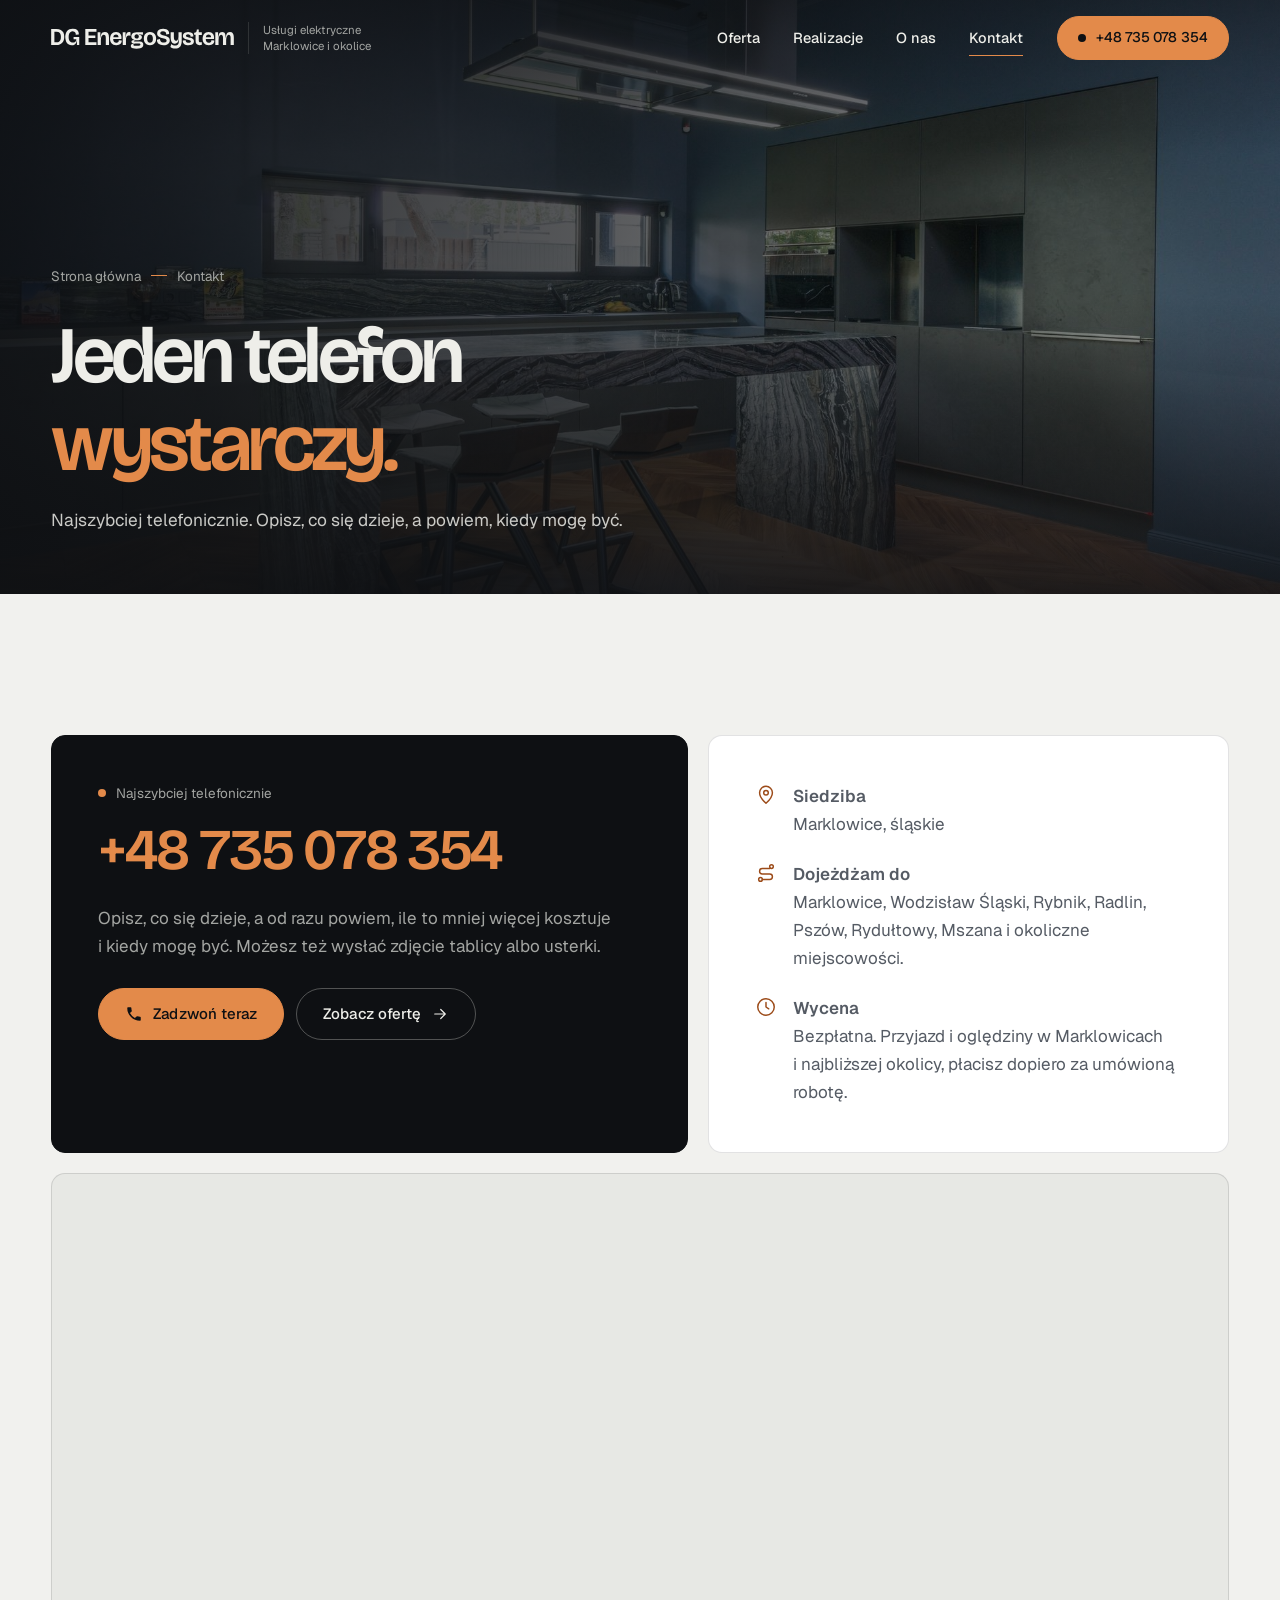
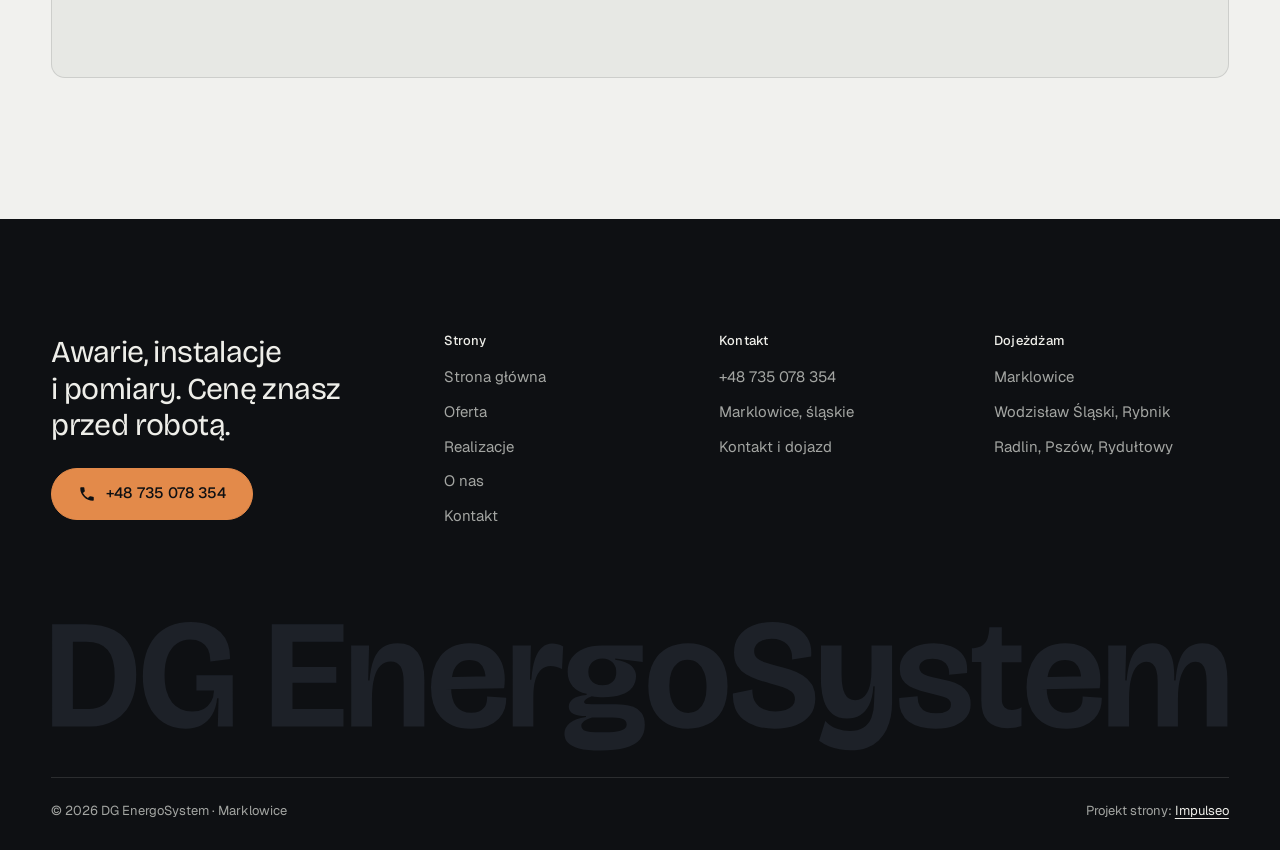
==== commit b5adf6b1: "[claude-edit][cmt:38486fad-133e-472f-a67f-aaf981bae91f] nowy projekt strony jak u ElMac: grafit + mi" ====
--- a/kontakt.html
+++ b/kontakt.html
@@ -3,105 +3,132 @@
 <head>
 <meta charset="UTF-8">
 <meta name="viewport" content="width=device-width, initial-scale=1.0">
-<title>Kontakt - DG EnergoSystem</title>
-<meta name="description" content="Kontakt DG EnergoSystem - Marklowice, śląskie">
-<link rel="canonical" href="https://kris20032.github.io/dg-energosystem/kontakt.html">
+<title>Kontakt - DG EnergoSystem, elektryk Marklowice</title>
+<meta name="description" content="Zadzwoń: +48 735 078 354. Elektryk z Marklowic, dojazd do Wodzisławia Śląskiego, Rybnika, Radlina i okolic. Bezpłatna wycena.">
+<link rel="canonical" href="https://impulseo-pl.github.io/dg-energosystem/kontakt.html">
 <meta name="robots" content="noindex, nofollow">
+<meta name="theme-color" content="#0E1013">
 <meta property="og:type" content="website">
 <meta property="og:locale" content="pl_PL">
 <meta property="og:site_name" content="DG EnergoSystem">
-<meta property="og:title" content="Kontakt - DG EnergoSystem">
-<meta property="og:description" content="Kontakt DG EnergoSystem - Marklowice, śląskie">
-<meta property="og:url" content="https://kris20032.github.io/dg-energosystem/kontakt.html">
-<meta property="og:image" content="https://kris20032.github.io/dg-energosystem/img/og.jpg">
+<meta property="og:title" content="Kontakt - DG EnergoSystem, elektryk Marklowice">
+<meta property="og:description" content="Zadzwoń: +48 735 078 354. Elektryk z Marklowic, dojazd do Wodzisławia Śląskiego, Rybnika, Radlina i okolic. Bezpłatna wycena.">
+<meta property="og:url" content="https://impulseo-pl.github.io/dg-energosystem/kontakt.html">
+<meta property="og:image" content="https://impulseo-pl.github.io/dg-energosystem/img/og.jpg">
 <meta property="og:image:width" content="1200">
 <meta property="og:image:height" content="630">
 <meta name="twitter:card" content="summary_large_image">
+<script>(function(){var d=document.documentElement;d.classList.add('js');try{if(!window.matchMedia('(prefers-reduced-motion: reduce)').matches)d.classList.add('anim');}catch(e){}setTimeout(function(){if(!d.classList.contains('anim-ok'))d.classList.remove('anim');},3500);})();</script>
+
+<link rel="preload" as="image" href="img/head-kontakt.jpg" fetchpriority="high">
 <link rel="preconnect" href="https://fonts.googleapis.com">
 <link rel="preconnect" href="https://fonts.gstatic.com" crossorigin>
-<link href="https://fonts.googleapis.com/css2?family=Sora:wght@600;700;800&family=Manrope:wght@400;500;600&display=swap" rel="stylesheet">
-<link rel="stylesheet" href="assets/styles.css?v=9363d7f1">
+<link href="https://fonts.googleapis.com/css2?family=Bricolage+Grotesque:opsz,wght@12..96,400..700&family=Geist:wght@400..600&display=swap" rel="stylesheet">
+<link rel="stylesheet" href="assets/styles.css?v=20261022a">
+<script src="assets/lenis.min.js?v=1.1.20" defer></script>
+<script src="assets/main.js?v=20261022a" defer></script>
 </head>
 <body>
-
-<header class="nav">
-  <div class="wrap nav-inner">
-    <a class="brand" href="index.html"><span class="name">DG EnergoSystem</span><span class="sub">Marklowice</span></a>
-    <nav class="nav-links">
-      <a href="oferta.html">Oferta</a>
-      <a href="realizacje.html">Realizacje</a>
-      <a href="o-nas.html">O nas</a>
-      <a href="kontakt.html" class="active" aria-current="page">Kontakt</a>
-      <a href="tel:+48735078354" class="btn btn-accent">Zadzwoń +48 735 078 354</a>
-    </nav>
-    <button class="nav-toggle" aria-label="Menu"><span></span><span></span><span></span></button>
-  </div>
+<a class="skip" href="#tresc">Przejdź do treści</a>
+<header class="site-head">
+<div class="head-in">
+  <a class="brand" href="index.html" aria-label="DG EnergoSystem - strona główna">
+    <span class="znak"><svg class="wm" viewBox="38 -700 7596 870" role="img" aria-label="DG EnergoSystem"><path pathLength="1" style="--i:0.0" d="M108.1334228515625 0.0V-113.1336669921875H285.26666259765625Q333.1331787109375 -113.1336669921875 369.8997802734375 -134.73358154296875Q406.6663818359375 -156.33349609375 427.5997009277344 -203.43341064453125Q448.53302001953125 -250.5333251953125 448.53302001953125 -328.0Q448.53302001953125 -383.73333740234375 437.3996887207031 -424.93328857421875Q426.266357421875 -466.13323974609375 403.7663879394531 -493.16650390625Q381.26641845703125 -520.1997680664062 346.6998291015625 -533.5330505371094Q312.13323974609375 -546.8663330078125 264.53338623046875 -546.8663330078125H108.1334228515625V-660.0H259.4000244140625Q373.7333984375 -660.0 446.2667541503906 -621.0Q518.8001098632812 -582.0 553.1334533691406 -509.5Q587.466796875 -437.0 587.466796875 -336.26666259765625Q587.466796875 -258.26666259765625 570.2334594726562 -201.26666259765625Q553.0001220703125 -144.26666259765625 522.6667785644531 -105.26666259765625Q492.33343505859375 -66.26666259765625 454.1334228515625 -43.26666259765625Q415.93341064453125 -20.26666259765625 373.2667236328125 -10.133331298828125Q330.60003662109375 0.0 288.933349609375 0.0ZM44.7999267578125 0.0V-660.0H178.80035400390625V0.0Z"/><path pathLength="1" style="--i:0.31" d="M905.0665893554688 13.73333740234375Q821.7332153320312 13.73333740234375 759.8332214355469 -27.66668701171875Q697.9332275390625 -69.06671142578125 663.9665832519531 -145.300048828125Q629.9999389648438 -221.53338623046875 629.9999389648438 -325.0Q629.9999389648438 -400.86663818359375 649.0332641601562 -464.4999694824219Q668.0665893554688 -528.13330078125 706.6665954589844 -575.0999755859375Q745.2666015625 -622.066650390625 803.3999633789062 -647.8999938964844Q861.5333251953125 -673.7333374023438 940.0000610351562 -673.7333374023438Q1003.0668334960938 -673.7333374023438 1050.9002075195312 -656.5999755859375Q1098.7335815429688 -639.4666137695312 1131.1335754394531 -607.8665771484375Q1163.5335693359375 -576.2665405273438 1178.8002014160156 -532.6998596191406Q1194.0668334960938 -489.1331787109375 1192.0001220703125 -435.9998779296875L1065.5330810546875 -419.86651611328125Q1066.1997680664062 -467.53314208984375 1050.3998107910156 -498.5664367675781Q1034.599853515625 -529.5997314453125 1005.2332458496094 -545.19970703125Q975.8666381835938 -560.7996826171875 935.0667114257812 -560.7996826171875Q887.533447265625 -560.7996826171875 850.2001953125 -535.5330505371094Q812.866943359375 -510.26641845703125 791.5003356933594 -459.3331604003906Q770.1337280273438 -408.39990234375 770.1337280273438 -330.86669921875Q770.1337280273438 -272.66680908203125 782.6670227050781 -228.56686401367188Q795.2003173828125 -184.4669189453125 818.6669311523438 -155.366943359375Q842.133544921875 -126.2669677734375 875.1001586914062 -111.63363647460938Q908.0667724609375 -97.00030517578125 947.9334106445312 -97.00030517578125Q992.5999755859375 -97.00030517578125 1023.333251953125 -113.70025634765625Q1054.0665283203125 -130.40020751953125 1070.8331604003906 -160.83343505859375Q1087.5997924804688 -191.26666259765625 1089.1997680664062 -232.93316650390625H975.5999145507812V-331.46673583984375H1210.0001220703125V-215.199951171875L1210.533447265625 0.0H1113.6665649414062L1118.4664916992188 -182.2666015625H1109.4664916992188Q1102.8665161132812 -118.93328857421875 1077.033203125 -75.13330078125Q1051.1998901367188 -31.33331298828125 1007.89990234375 -8.79998779296875Q964.5999145507812 13.73333740234375 905.0665893554688 13.73333740234375Z"/><path pathLength="1" style="--i:0.62" d="M1461.7999267578125 0.0V-660.0H1595.8003540039062V0.0ZM1554.2670288085938 0.0V-113.1336669921875H1924.4667358398438V0.0ZM1554.2670288085938 -281.599853515625V-384.466796875H1878.2000732421875V-281.599853515625ZM1554.2670288085938 -546.8663330078125V-660.0H1924.4667358398438V-546.8663330078125Z"/><path pathLength="1" style="--i:0.92" d="M1974.2666015625 0.0V-277.40032958984375L1973.7332763671875 -523.2000732421875H2089.6669311523438L2083.8003540039062 -296.4669189453125H2092.3336791992188Q2098.3336791992188 -378.2001953125 2119.2669982910156 -431.3668212890625Q2140.2003173828125 -484.533447265625 2178.4002990722656 -510.86676025390625Q2216.6002807617188 -537.2000732421875 2273.866943359375 -537.2000732421875Q2360.6669311523438 -537.2000732421875 2403.500274658203 -477.80010986328125Q2446.3336181640625 -418.400146484375 2446.3336181640625 -298.20025634765625V0.0H2312.599853515625V-284.400146484375Q2312.599853515625 -353.333251953125 2292.766571044922 -386.5998229980469Q2272.9332885742188 -419.86639404296875 2228.666748046875 -419.86639404296875Q2191.4668579101562 -419.86639404296875 2164.3335876464844 -394.1997985839844Q2137.2003173828125 -368.533203125 2122.600341796875 -313.6666564941406Q2108.0003662109375 -258.80010986328125 2108.0003662109375 -169.93359375V0.0Z"/><path pathLength="1" style="--i:1.23" d="M2746.800048828125 13.73333740234375Q2677.3999633789062 13.73333740234375 2628.633270263672 -6.833343505859375Q2579.8665771484375 -27.4000244140625 2548.8665771484375 -63.966705322265625Q2517.8665771484375 -100.53338623046875 2503.4332580566406 -148.800048828125Q2488.9999389648438 -197.06671142578125 2488.9999389648438 -252.73333740234375Q2488.9999389648438 -309.73333740234375 2503.633270263672 -361.0666809082031Q2518.2666015625 -412.4000244140625 2548.4999389648438 -451.9667053222656Q2578.7332763671875 -491.53338623046875 2625.766632080078 -514.3667297363281Q2672.7999877929688 -537.2000732421875 2737.6000366210938 -537.2000732421875Q2800.2667846679688 -537.2000732421875 2846.2334899902344 -515.5667114257812Q2892.2001953125 -493.933349609375 2920.8002014160156 -454.7333068847656Q2949.4002075195312 -415.53326416015625 2959.5001831054688 -362.66656494140625Q2969.6001586914062 -309.79986572265625 2961.0001220703125 -246.86651611328125L2572.133544921875 -240.599853515625V-318.20001220703125L2859.93310546875 -323.4666748046875L2839.4664306640625 -278.59991455078125Q2843.866455078125 -325.9332275390625 2833.9664916992188 -359.5665283203125Q2824.0665283203125 -393.1998291015625 2800.466583251953 -411.2998046875Q2776.8666381835938 -429.3997802734375 2737.6000366210938 -429.3997802734375Q2695.8001098632812 -429.3997802734375 2669.266845703125 -408.1331481933594Q2642.7335815429688 -386.86651611328125 2630.666961669922 -348.4999084472656Q2618.600341796875 -310.13330078125 2618.600341796875 -258.86669921875Q2618.600341796875 -172.80010986328125 2651.3335876464844 -130.60018920898438Q2684.0668334960938 -88.4002685546875 2748.6000366210938 -88.4002685546875Q2778.7332763671875 -88.4002685546875 2798.7332153320312 -96.93356323242188Q2818.733154296875 -105.46685791015625 2830.733123779297 -120.30014038085938Q2842.7330932617188 -135.1334228515625 2847.3997497558594 -154.03338623046875Q2852.06640625 -172.933349609375 2850.7997436523438 -193.4000244140625L2974.0001220703125 -185.933349609375Q2975.9334716796875 -149.2000732421875 2964.5668334960938 -113.80007934570312Q2953.2001953125 -78.40008544921875 2926.266876220703 -49.7333984375Q2899.3335571289062 -21.06671142578125 2854.9668579101562 -3.66668701171875Q2810.6001586914062 13.73333740234375 2746.800048828125 13.73333740234375Z"/><path pathLength="1" style="--i:1.54" d="M3016.2666015625 0.0V-270.20025634765625L3015.7332763671875 -523.2000732421875H3133.6002807617188L3127.7337036132812 -301.20025634765625H3136.2670288085938Q3142.2670288085938 -386.5335693359375 3160.4336853027344 -437.8335266113281Q3178.600341796875 -489.13348388671875 3206.9669799804688 -512.033447265625Q3235.3336181640625 -534.9334106445312 3271.2669067382812 -534.9334106445312Q3287.93359375 -534.9334106445312 3305.9669494628906 -530.6000671386719Q3324.0003051757812 -526.2667236328125 3341.6669921875 -516.86669921875L3334.4669799804688 -370.19952392578125Q3314.866943359375 -381.06622314453125 3296.000244140625 -386.0995788574219Q3277.133544921875 -391.1329345703125 3260.266845703125 -391.1329345703125Q3225.06689453125 -391.1329345703125 3200.2669372558594 -368.3330078125Q3175.4669799804688 -345.5330810546875 3162.3670043945312 -301.466552734375Q3149.2670288085938 -257.4000244140625 3149.2670288085938 -194.33355712890625V0.0Z"/><path pathLength="1" style="--i:1.85" d="M3582.8666381835938 155.3333740234375Q3494.3999633789062 155.3333740234375 3443.4666137695312 141.46670532226562Q3392.5332641601562 127.60003662109375 3371.199920654297 103.50003051757812Q3349.8665771484375 79.4000244140625 3349.8665771484375 48.20001220703125Q3349.8665771484375 5.0 3384.7332458496094 -22.166656494140625Q3419.5999145507812 -49.33331298828125 3488.7332153320312 -60.6666259765625V-67.2666015625Q3435.0665893554688 -67.2666015625 3406.466583251953 -82.89996337890625Q3377.8665771484375 -98.5333251953125 3377.8665771484375 -128.20001220703125Q3377.8665771484375 -155.86669921875 3404.3665771484375 -177.2667236328125Q3430.8665771484375 -198.666748046875 3492.7332153320312 -203.4666748046875V-211.5333251953125Q3434.4666137695312 -222.933349609375 3402.4666137695312 -260.3333435058594Q3370.4666137695312 -297.73333740234375 3370.4666137695312 -354.3333740234375Q3370.4666137695312 -405.2667236328125 3397.2332763671875 -443.00006103515625Q3423.9999389648438 -480.7333984375 3474.066619873047 -501.96673583984375Q3524.13330078125 -523.2000732421875 3593.6666870117188 -523.2000732421875H3854.800048828125V-416.7998046875L3677.2666625976562 -439.53314208984375V-430.733154296875Q3754.1334228515625 -419.1998291015625 3782.966766357422 -390.9665222167969Q3811.8001098632812 -362.73321533203125 3811.8001098632812 -323.59991455078125Q3811.8001098632812 -284.7332763671875 3788.7667846679688 -253.99996948242188Q3765.7334594726562 -223.26666259765625 3719.1334533691406 -205.83334350585938Q3672.533447265625 -188.4000244140625 3602.4000854492188 -188.4000244140625Q3582.0000610351562 -188.4000244140625 3562.433349609375 -190.13336181640625Q3542.8666381835938 -191.86669921875 3526.3333129882812 -195.86669921875Q3500.0001220703125 -185.93341064453125 3488.2334899902344 -176.16677856445312Q3476.4668579101562 -166.400146484375 3476.4668579101562 -157.8668212890625Q3476.4668579101562 -151.53350830078125 3482.6001586914062 -148.50018310546875Q3488.7334594726562 -145.46685791015625 3499.4334106445312 -144.46685791015625Q3510.1333618164062 -143.46685791015625 3523.066650390625 -143.46685791015625H3681.7333374023438Q3700.86669921875 -143.46685791015625 3731.8333740234375 -141.10018920898438Q3762.800048828125 -138.7335205078125 3794.300048828125 -126.766845703125Q3825.800048828125 -114.8001708984375 3847.0667114257812 -87.26681518554688Q3868.3333740234375 -59.73345947265625 3868.3333740234375 -9.1334228515625Q3868.3333740234375 47.13330078125 3837.233367919922 83.39999389648438Q3806.1333618164062 119.66668701171875 3743.066680908203 137.50003051757812Q3680.0 155.3333740234375 3582.8666381835938 155.3333740234375ZM3579.933349609375 37.59967041015625Q3651.199951171875 37.59967041015625 3687.9998779296875 31.633026123046875Q3724.7998046875 25.6663818359375 3738.133087158203 14.4664306640625Q3751.4663696289062 3.2664794921875 3751.4663696289062 -11.80010986328125Q3751.4663696289062 -29.00006103515625 3741.999725341797 -38.60003662109375Q3732.5330810546875 -48.20001220703125 3717.866455078125 -52.366668701171875Q3703.1998291015625 -56.5333251953125 3687.833221435547 -57.29998779296875Q3672.4666137695312 -58.066650390625 3660.4000244140625 -58.066650390625H3527.7999877929688Q3488.3334350585938 -43.86669921875 3473.5001525878906 -31.7000732421875Q3458.6668701171875 -19.533447265625 3458.6668701171875 -2.7335205078125Q3458.6668701171875 15.26641845703125 3474.0335083007812 23.766387939453125Q3489.400146484375 32.266357421875 3516.7001037597656 34.933013916015625Q3544.0000610351562 37.59967041015625 3579.933349609375 37.59967041015625ZM3596.4000244140625 -265.7335205078125Q3637.1998901367188 -265.7335205078125 3660.6997985839844 -288.5334777832031Q3684.19970703125 -311.33343505859375 3684.19970703125 -350.60003662109375Q3684.19970703125 -390.13330078125 3659.7998046875 -414.56658935546875Q3635.39990234375 -438.9998779296875 3594.6000366210938 -438.9998779296875Q3553.4668579101562 -438.9998779296875 3528.7002868652344 -414.2999267578125Q3503.9337158203125 -389.5999755859375 3503.9337158203125 -351.4000244140625Q3503.9337158203125 -325.7333984375 3515.2669982910156 -306.33343505859375Q3526.6002807617188 -286.9334716796875 3547.4335327148438 -276.33349609375Q3568.2667846679688 -265.7335205078125 3596.4000244140625 -265.7335205078125Z"/><path pathLength="1" style="--i:2.15" d="M4146.4666748046875 13.73333740234375Q4072.5999755859375 13.73333740234375 4014.6666259765625 -16.633331298828125Q3956.7332763671875 -47.0 3923.8666076660156 -108.10000610351562Q3890.9999389648438 -169.20001220703125 3890.9999389648438 -261.13336181640625Q3890.9999389648438 -355.46673583984375 3924.833282470703 -416.43341064453125Q3958.6666259765625 -477.40008544921875 4016.566650390625 -507.3000793457031Q4074.4666748046875 -537.2000732421875 4147.066711425781 -537.2000732421875Q4222.1334228515625 -537.2000732421875 4279.5667724609375 -506.5667419433594Q4337.0001220703125 -475.93341064453125 4369.5001220703125 -414.7000732421875Q4402.0001220703125 -353.46673583984375 4402.0001220703125 -260.800048828125Q4402.0001220703125 -166.20001220703125 4368.433441162109 -105.36666870117188Q4334.866760253906 -44.5333251953125 4276.966735839844 -15.399993896484375Q4219.066711425781 13.73333740234375 4146.4666748046875 13.73333740234375ZM4149.133361816406 -87.93359375Q4186.533264160156 -87.93359375 4212.599853515625 -107.30023193359375Q4238.666442871094 -126.6668701171875 4252.5997314453125 -164.00015258789062Q4266.533020019531 -201.33343505859375 4266.533020019531 -253.66668701171875Q4266.533020019531 -309.6666259765625 4251.733062744141 -348.7665710449219Q4236.93310546875 -387.86651611328125 4209.499847412109 -409.1331481933594Q4182.066589355469 -430.3997802734375 4143.666687011719 -430.3997802734375Q4107.0001220703125 -430.3997802734375 4080.8002014160156 -410.49981689453125Q4054.6002807617188 -390.599853515625 4040.533660888672 -352.8665771484375Q4026.467041015625 -315.13330078125 4026.467041015625 -262.60003662109375Q4026.467041015625 -180.466796875 4058.9669494628906 -134.2001953125Q4091.4668579101562 -87.93359375 4149.133361816406 -87.93359375Z"/><path pathLength="1" style="--i:2.46" d="M4705.533386230469 13.73333740234375Q4639.266662597656 13.73333740234375 4588.0999755859375 -1.600006103515625Q4536.933288574219 -16.933349609375 4502.199951171875 -46.13336181640625Q4467.466613769531 -75.3333740234375 4450.833282470703 -117.56671142578125Q4434.199951171875 -159.800048828125 4436.7332763671875 -213.13336181640625L4561.933654785156 -239.466796875Q4561.53369140625 -187.6002197265625 4581.433654785156 -156.56692504882812Q4601.3336181640625 -125.53363037109375 4635.733551025391 -111.50030517578125Q4670.133483886719 -97.46697998046875 4711.1334228515625 -97.46697998046875Q4748.866638183594 -97.46697998046875 4776.9332275390625 -107.10028076171875Q4804.999816894531 -116.73358154296875 4820.8997802734375 -134.36685180664062Q4836.799743652344 -152.0001220703125 4836.799743652344 -176.13336181640625Q4836.799743652344 -206.2666015625 4815.999786376953 -224.29989624023438Q4795.1998291015625 -242.33319091796875 4760.366546630859 -253.99984741210938Q4725.533264160156 -265.66650390625 4683.6666259765625 -276.1331787109375Q4640.6666259765625 -287.33319091796875 4598.299957275391 -301.1665344238281Q4555.933288574219 -314.9998779296875 4521.066619873047 -336.3332214355469Q4486.199951171875 -357.66656494140625 4464.966613769531 -391.8665771484375Q4443.7332763671875 -426.06658935546875 4443.7332763671875 -476.99993896484375Q4443.7332763671875 -538.066650390625 4474.766632080078 -582.1333312988281Q4505.799987792969 -626.2000122070312 4561.700012207031 -649.9666748046875Q4617.600036621094 -673.7333374023438 4691.3333740234375 -673.7333374023438Q4766.933410644531 -673.7333374023438 4825.400115966797 -648.4333190917969Q4883.8668212890625 -623.13330078125 4915.666839599609 -573.8666076660156Q4947.466857910156 -524.5999145507812 4941.533508300781 -452.19989013671875L4818.066467285156 -431.66650390625Q4820.133117675781 -464.06646728515625 4811.7998046875 -488.7997741699219Q4803.466491699219 -513.5330810546875 4786.299865722656 -530.5997314453125Q4769.133239746094 -547.6663818359375 4743.933288574219 -556.5663757324219Q4718.733337402344 -565.4663696289062 4686.3333740234375 -565.4663696289062Q4650.266784667969 -565.4663696289062 4625.2335205078125 -555.3330688476562Q4600.200256347656 -545.1997680664062 4586.900299072266 -527.3331604003906Q4573.600341796875 -509.466552734375 4573.600341796875 -485.86663818359375Q4573.600341796875 -457.93341064453125 4592.933624267578 -440.8667907714844Q4612.266906738281 -423.8001708984375 4646.133514404297 -412.766845703125Q4680.0001220703125 -401.7335205078125 4722.60009765625 -391.00018310546875Q4765.866760253906 -379.8001708984375 4808.833435058594 -365.9668273925781Q4851.800109863281 -352.13348388671875 4888.133453369141 -329.70013427734375Q4924.466796875 -307.26678466796875 4946.300140380859 -271.60009765625Q4968.133483886719 -235.93341064453125 4968.133483886719 -181.3333740234375Q4968.133483886719 -117.4666748046875 4934.966796875 -74.0Q4901.800109863281 -30.5333251953125 4842.766754150391 -8.399993896484375Q4783.7333984375 13.73333740234375 4705.533386230469 13.73333740234375Z"/><path pathLength="1" style="--i:2.77" d="M5194.933349609375 153.60003662109375Q5161.7333984375 153.60003662109375 5125.333404541016 147.2667236328125Q5088.933410644531 140.93341064453125 5054.800048828125 127.26678466796875Q5020.666687011719 113.60015869140625 4992.866638183594 92.6002197265625L5032.533264160156 -35.2003173828125Q5065.333312988281 0.399658203125 5108.366668701172 14.9329833984375Q5151.4000244140625 29.46630859375 5189.5999755859375 29.46630859375Q5244.9998779296875 29.46630859375 5279.833190917969 6.366363525390625Q5314.66650390625 -16.73358154296875 5330.999847412109 -58.633514404296875Q5347.333190917969 -100.533447265625 5347.333190917969 -156.93341064453125L5351.3331298828125 -260.39990234375H5342.599792480469Q5338.466491699219 -186.6666259765625 5315.966522216797 -140.566650390625Q5293.466552734375 -94.4666748046875 5257.133239746094 -73.20001220703125Q5220.7999267578125 -51.933349609375 5174.2666015625 -51.933349609375Q5116.199951171875 -51.933349609375 5078.833282470703 -81.4666748046875Q5041.466613769531 -111.0 5022.999938964844 -168.20001220703125Q5004.533264160156 -225.4000244140625 5004.533264160156 -307.86676025390625V-523.2000732421875H5137.53369140625V-340.000244140625Q5137.53369140625 -251.80029296875 5158.600311279297 -210.53366088867188Q5179.666931152344 -169.26702880859375 5225.33349609375 -169.26702880859375Q5250.1334228515625 -169.26702880859375 5269.9000244140625 -181.50033569335938Q5289.6666259765625 -193.733642578125 5303.133239746094 -218.70025634765625Q5316.599853515625 -243.6668701171875 5323.599822998047 -281.23345947265625Q5330.599792480469 -318.800048828125 5330.599792480469 -368.46661376953125V-523.2000732421875H5463.6002197265625V-152.800048828125Q5463.6002197265625 -107.333251953125 5455.000183105469 -62.76654052734375Q5446.400146484375 -18.1998291015625 5427.333435058594 20.700164794921875Q5408.2667236328125 59.60015869140625 5377.300018310547 89.60012817382812Q5346.333312988281 119.60009765625 5301.233306884766 136.60006713867188Q5256.13330078125 153.60003662109375 5194.933349609375 153.60003662109375Z"/><path pathLength="1" style="--i:3.08" d="M5743.866760253906 13.73333740234375Q5692.466735839844 13.73333740234375 5648.433380126953 3.23333740234375Q5604.4000244140625 -7.26666259765625 5572.233337402344 -30.26666259765625Q5540.066650390625 -53.26666259765625 5523.366638183594 -91.5Q5506.6666259765625 -129.73333740234375 5509.933288574219 -184.20001220703125L5628.000305175781 -194.86669921875Q5628.1336669921875 -155.466796875 5642.733642578125 -131.03350830078125Q5657.3336181640625 -106.6002197265625 5684.200225830078 -95.66690063476562Q5711.066833496094 -84.73358154296875 5748.0667724609375 -84.73358154296875Q5790.2666015625 -84.73358154296875 5816.766540527344 -98.96685791015625Q5843.2664794921875 -113.20013427734375 5843.2664794921875 -142.2000732421875Q5843.2664794921875 -161.33331298828125 5831.399871826172 -172.63327026367188Q5819.533264160156 -183.9332275390625 5794.0333251953125 -191.966552734375Q5768.533386230469 -199.9998779296875 5727.533386230469 -209.19989013671875Q5680.799987792969 -220.333251953125 5641.399963378906 -231.99993896484375Q5601.999938964844 -243.6666259765625 5573.133270263672 -260.86663818359375Q5544.2666015625 -278.066650390625 5528.7332763671875 -304.4333190917969Q5513.199951171875 -330.79998779296875 5513.199951171875 -370.5999755859375Q5513.199951171875 -422.66668701171875 5540.966644287109 -459.8333740234375Q5568.733337402344 -497.00006103515625 5618.200042724609 -517.1000671386719Q5667.666748046875 -537.2000732421875 5733.0001220703125 -537.2000732421875Q5792.400146484375 -537.2000732421875 5843.400177001953 -518.2000732421875Q5894.400207519531 -499.2000732421875 5923.833557128906 -457.00006103515625Q5953.266906738281 -414.800048828125 5946.866882324219 -345.933349609375L5831.266540527344 -333.73333740234375Q5834.266540527344 -368.06658935546875 5821.133239746094 -391.0998840332031Q5807.999938964844 -414.1331787109375 5783.5333251953125 -425.6998291015625Q5759.066711425781 -437.2664794921875 5725.60009765625 -437.2664794921875Q5685.2001953125 -437.2664794921875 5662.033599853516 -421.5665283203125Q5638.867004394531 -405.8665771484375 5638.867004394531 -380.4666748046875Q5638.867004394531 -359.60009765625 5653.166961669922 -346.8334655761719Q5667.4669189453125 -334.06683349609375 5695.033538818359 -326.3001708984375Q5722.600158691406 -318.53350830078125 5762.133483886719 -310.06683349609375Q5796.666809082031 -303.33349609375 5833.133483886719 -293.2668151855469Q5869.600158691406 -283.20013427734375 5900.666839599609 -265.6334533691406Q5931.7335205078125 -248.0667724609375 5951.066864013672 -218.86676025390625Q5970.400207519531 -189.666748046875 5970.400207519531 -144.2000732421875Q5970.400207519531 -96.2667236328125 5943.800201416016 -60.60003662109375Q5917.2001953125 -24.933349609375 5866.8001708984375 -5.600006103515625Q5816.400146484375 13.73333740234375 5743.866760253906 13.73333740234375Z"/><path pathLength="1" style="--i:3.38" d="M6206.8001708984375 10.933349609375Q6123.133361816406 10.933349609375 6081.0999755859375 -33.233367919921875Q6039.066589355469 -77.40008544921875 6039.066589355469 -167.80023193359375V-416.93310546875H5978.399963378906V-505.33331298828125H5990.733154296875Q6041.5333251953125 -511.20001220703125 6063.133392333984 -538.3001098632812Q6084.733459472656 -565.4002075195312 6089.400146484375 -619.8004150390625L6091.266784667969 -640.2001342773438H6171.333679199219V-523.2000732421875H6298.4669189453125V-413.999755859375H6171.333679199219V-178.80029296875Q6171.333679199219 -140.2669677734375 6189.700347900391 -123.2003173828125Q6208.0670166015625 -106.1336669921875 6236.933654785156 -106.1336669921875Q6252.2669677734375 -106.1336669921875 6268.733612060547 -110.6669921875Q6285.200256347656 -115.2003173828125 6298.4669189453125 -123.80029296875V-3.86663818359375Q6271.2001953125 4.60003662109375 6248.666839599609 7.766693115234375Q6226.133483886719 10.933349609375 6206.8001708984375 10.933349609375Z"/><path pathLength="1" style="--i:3.69" d="M6588.800048828125 13.73333740234375Q6519.399963378906 13.73333740234375 6470.633270263672 -6.833343505859375Q6421.8665771484375 -27.4000244140625 6390.8665771484375 -63.966705322265625Q6359.8665771484375 -100.53338623046875 6345.433258056641 -148.800048828125Q6330.999938964844 -197.06671142578125 6330.999938964844 -252.73333740234375Q6330.999938964844 -309.73333740234375 6345.633270263672 -361.0666809082031Q6360.2666015625 -412.4000244140625 6390.499938964844 -451.9667053222656Q6420.7332763671875 -491.53338623046875 6467.766632080078 -514.3667297363281Q6514.799987792969 -537.2000732421875 6579.600036621094 -537.2000732421875Q6642.266784667969 -537.2000732421875 6688.233489990234 -515.5667114257812Q6734.2001953125 -493.933349609375 6762.800201416016 -454.7333068847656Q6791.400207519531 -415.53326416015625 6801.500183105469 -362.66656494140625Q6811.600158691406 -309.79986572265625 6803.0001220703125 -246.86651611328125L6414.133544921875 -240.599853515625V-318.20001220703125L6701.93310546875 -323.4666748046875L6681.4664306640625 -278.59991455078125Q6685.866455078125 -325.9332275390625 6675.966491699219 -359.5665283203125Q6666.0665283203125 -393.1998291015625 6642.466583251953 -411.2998046875Q6618.866638183594 -429.3997802734375 6579.600036621094 -429.3997802734375Q6537.800109863281 -429.3997802734375 6511.266845703125 -408.1331481933594Q6484.733581542969 -386.86651611328125 6472.666961669922 -348.4999084472656Q6460.600341796875 -310.13330078125 6460.600341796875 -258.86669921875Q6460.600341796875 -172.80010986328125 6493.333587646484 -130.60018920898438Q6526.066833496094 -88.4002685546875 6590.600036621094 -88.4002685546875Q6620.7332763671875 -88.4002685546875 6640.733215332031 -96.93356323242188Q6660.733154296875 -105.46685791015625 6672.733123779297 -120.30014038085938Q6684.733093261719 -135.1334228515625 6689.399749755859 -154.03338623046875Q6694.06640625 -172.933349609375 6692.799743652344 -193.4000244140625L6816.0001220703125 -185.933349609375Q6817.9334716796875 -149.2000732421875 6806.566833496094 -113.80007934570312Q6795.2001953125 -78.40008544921875 6768.266876220703 -49.7333984375Q6741.333557128906 -21.06671142578125 6696.966857910156 -3.66668701171875Q6652.600158691406 13.73333740234375 6588.800048828125 13.73333740234375Z"/><path pathLength="1" style="--i:4.0" d="M6858.533264160156 0.0V-267.9337158203125L6857.7332763671875 -523.2000732421875H6973.93359375L6968.0670166015625 -296.4669189453125H6976.600341796875Q6983.600341796875 -382.86688232421875 7004.233673095703 -435.6668395996094Q7024.867004394531 -488.466796875 7059.900329589844 -512.8334350585938Q7094.933654785156 -537.2000732421875 7144.2669677734375 -537.2000732421875Q7195.3336181640625 -537.2000732421875 7226.600280761719 -511.2334289550781Q7257.866943359375 -485.26678466796875 7272.066955566406 -432.10015869140625Q7286.2669677734375 -378.93353271484375 7283.400329589844 -296.4669189453125H7291.933654785156Q7298.400329589844 -381.86688232421875 7320.000335693359 -434.6668395996094Q7341.600341796875 -487.466796875 7378.000335693359 -512.3334350585938Q7414.400329589844 -537.2000732421875 7465.533630371094 -537.2000732421875Q7506.2669677734375 -537.2000732421875 7536.2669677734375 -522.2000732421875Q7566.2669677734375 -507.2000732421875 7586.633636474609 -477.0667419433594Q7607.000305175781 -446.93341064453125 7617.000305175781 -401.3000793457031Q7627.000305175781 -355.666748046875 7627.000305175781 -294.40008544921875V0.0H7492.9998779296875V-280.666748046875Q7492.9998779296875 -327.46661376953125 7485.299896240234 -358.033203125Q7477.599914550781 -388.59979248046875 7461.799957275391 -403.3664245605469Q7446.0 -418.133056640625 7421.2000732421875 -418.133056640625Q7387.7335205078125 -418.133056640625 7362.133575439453 -390.366455078125Q7336.533630371094 -362.599853515625 7322.100311279297 -309.3332824707031Q7307.6669921875 -256.06671142578125 7307.6669921875 -177.9334716796875V0.0H7176.8665771484375V-285.46673583984375Q7176.8665771484375 -330.93328857421875 7169.033264160156 -360.1332092285156Q7161.199951171875 -389.3331298828125 7145.166656494141 -403.73309326171875Q7129.133361816406 -418.133056640625 7104.60009765625 -418.133056640625Q7072.6668701171875 -418.133056640625 7047.43359375 -392.8331298828125Q7022.2003173828125 -367.533203125 7007.233673095703 -314.2666320800781Q6992.267028808594 -261.00006103515625 6992.267028808594 -177.9334716796875V0.0Z"/></svg></span>
+    <span class="brand-sub">Usługi elektryczne<br>Marklowice i okolice</span>
+  </a>
+  <nav class="nav-links" aria-label="Menu główne">
+    <a class="nl" href="oferta.html">Oferta</a><a class="nl" href="realizacje.html">Realizacje</a><a class="nl" href="o-nas.html">O&nbsp;nas</a><a class="nl" href="kontakt.html" aria-current="page">Kontakt</a>
+    <a class="btn btn-copper nav-cta" href="tel:+48735078354"><span class="live" aria-hidden="true"></span>+48 735 078 354</a>
+  </nav>
+  <button class="burger" type="button" aria-label="Otwórz menu" aria-expanded="false" aria-controls="mnav"><span></span><span></span></button>
+</div>
 </header>
 
-<main>
+<div class="mnav" id="mnav">
+  <div class="mnav-in">
+    <a class="ml" href="index.html">Strona główna</a><a class="ml" href="oferta.html">Oferta</a><a class="ml" href="realizacje.html">Realizacje</a><a class="ml" href="o-nas.html">O&nbsp;nas</a><a class="ml" href="kontakt.html" aria-current="page">Kontakt</a>
+    <div class="mnav-foot">
+      <span>Bezpłatna wycena, cenę znasz przed robotą</span>
+      <a class="btn btn-copper" href="tel:+48735078354"><svg class="ico" width="16" height="16" viewBox="0 0 24 24" fill="none" aria-hidden="true"><path d="M6.6 10.8a15.5 15.5 0 0 0 6.6 6.6l2.2-2.2a1 1 0 0 1 1-.24 11.4 11.4 0 0 0 3.6.58 1 1 0 0 1 1 1V20a1 1 0 0 1-1 1A17 17 0 0 1 3 4a1 1 0 0 1 1-1h3.5a1 1 0 0 1 1 1c0 1.25.2 2.46.58 3.6a1 1 0 0 1-.25 1l-2.23 2.2Z" fill="currentColor"/></svg>+48 735 078 354</a>
+    </div>
+  </div>
+</div>
+<main id="tresc">
+
 <section class="pagehead">
-  <img src="img/g6.jpg" alt="DG EnergoSystem - Zapytaj o wycenę" width="1731" height="1300" decoding="async">
-  <div class="wrap">
-    <span class="eyebrow">Kontakt</span>
-    <h1>Zapytaj o wycenę</h1>
-    <p>Odpowiemy na pytania i przygotujemy wycenę.</p>
+  <div class="pagehead-media"><img src="img/head-kontakt.jpg" alt="Kuchnia z liniową lampą LED nad wyspą" width="1880" height="1255" decoding="async" fetchpriority="high"></div>
+  <div class="ph-in">
+    <p class="crumb up" style="--d:0"><a href="index.html">Strona główna</a><span class="sl" aria-hidden="true"></span>Kontakt</p>
+    <h1><span class="ln"><span class="ln-i" style="--k:0">Jeden telefon</span></span><span class="ln"><span class="ln-i" style="--k:1"><em>wystarczy.</em></span></span></h1>
+    <p class="ph-lead up" style="--d:300">Najszybciej telefonicznie. Opisz, co się dzieje, a&nbsp;powiem, kiedy mogę być.</p>
   </div>
 </section>
-<section>
-  <div class="wrap contact-grid">
-    <div class="reveal">
-      <span class="eyebrow">Dane kontaktowe</span>
-      <h2 style="margin:var(--space-4) 0 var(--space-6)">DG EnergoSystem</h2>
-      <div class="info-list">
-        <div class="info-row"><div class="ic"><svg class="ico-tel" width="16" height="16" viewBox="0 0 24 24" fill="none" aria-hidden="true"><path d="M6.6 10.8a15.5 15.5 0 0 0 6.6 6.6l2.2-2.2a1 1 0 0 1 1-.24 11.4 11.4 0 0 0 3.6.58 1 1 0 0 1 1 1V20a1 1 0 0 1-1 1A17 17 0 0 1 3 4a1 1 0 0 1 1-1h3.5a1 1 0 0 1 1 1c0 1.25.2 2.46.58 3.6a1 1 0 0 1-.25 1l-2.23 2.2Z" fill="currentColor"/></svg></div><div><div class="lbl">Telefon</div><a class="val" href="tel:+48735078354">+48 735 078 354</a></div></div>
-        <div class="info-row"><div class="ic"><svg class="ico-pin" width="16" height="16" viewBox="0 0 24 24" fill="none" aria-hidden="true"><path d="M12 21s7-6.1 7-11.5A7 7 0 0 0 5 9.5C5 14.9 12 21 12 21Z" stroke="currentColor" stroke-width="1.6" fill="none"/><circle cx="12" cy="9.5" r="2.4" fill="currentColor"/></svg></div><div><div class="lbl">Adres</div><div class="val">Marklowice, śląskie</div></div></div>
+
+<section class="sec">
+  <div class="wrap">
+    <div class="k-grid">
+      <div class="k-card dark rv">
+        <span class="lbl"><span class="live" aria-hidden="true"></span>Najszybciej telefonicznie</span>
+        <a class="k-phone" href="tel:+48735078354">+48 735 078 354</a>
+        <p>Opisz, co się dzieje, a&nbsp;od razu powiem, ile to mniej więcej kosztuje i&nbsp;kiedy mogę być. Możesz też wysłać zdjęcie tablicy albo usterki.</p>
+        <div class="cta-row" style="margin-top:28px">
+          <a class="btn btn-copper" href="tel:+48735078354"><svg class="ico" width="16" height="16" viewBox="0 0 24 24" fill="none" aria-hidden="true"><path d="M6.6 10.8a15.5 15.5 0 0 0 6.6 6.6l2.2-2.2a1 1 0 0 1 1-.24 11.4 11.4 0 0 0 3.6.58 1 1 0 0 1 1 1V20a1 1 0 0 1-1 1A17 17 0 0 1 3 4a1 1 0 0 1 1-1h3.5a1 1 0 0 1 1 1c0 1.25.2 2.46.58 3.6a1 1 0 0 1-.25 1l-2.23 2.2Z" fill="currentColor"/></svg>Zadzwoń teraz</a>
+          <a class="btn btn-ghost" href="oferta.html">Zobacz ofertę<svg class="ico arr" width="18" height="18" viewBox="0 0 24 24" fill="none" stroke="currentColor" stroke-width="1.6" stroke-linecap="round" stroke-linejoin="round" aria-hidden="true"><path d="M5 12h14M13 6l6 6-6 6"/></svg></a>
+        </div>
+      </div>
+      <div class="k-card rv" style="--d:120">
+        <ul class="k-list">
+          <li><svg class="ico" width="24" height="24" viewBox="0 0 24 24" fill="none" stroke="currentColor" stroke-width="1.6" stroke-linecap="round" stroke-linejoin="round" aria-hidden="true"><path d="M12 21s-7-6.2-7-11.5A7 7 0 0 1 19 9.5C19 14.8 12 21 12 21z"/><circle cx="12" cy="9.5" r="2.5"/></svg><span><b>Siedziba</b>Marklowice, śląskie</span></li>
+          <li><svg class="ico" width="24" height="24" viewBox="0 0 24 24" fill="none" stroke="currentColor" stroke-width="1.6" stroke-linecap="round" stroke-linejoin="round" aria-hidden="true"><circle cx="6" cy="19" r="2"/><circle cx="18" cy="5" r="2"/><path d="M8 19h8a3 3 0 0 0 0-6H8a3 3 0 0 1 0-6h8"/></svg><span><b>Dojeżdżam do</b>Marklowice, Wodzisław Śląski, Rybnik, Radlin, Pszów, Rydułtowy, Mszana i&nbsp;okoliczne miejscowości.</span></li>
+          <li><svg class="ico" width="24" height="24" viewBox="0 0 24 24" fill="none" stroke="currentColor" stroke-width="1.6" stroke-linecap="round" stroke-linejoin="round" aria-hidden="true"><circle cx="12" cy="12" r="9"/><path d="M12 7v5l3 2"/></svg><span><b>Wycena</b>Bezpłatna. Przyjazd i&nbsp;oględziny w&nbsp;Marklowicach i&nbsp;najbliższej okolicy, płacisz dopiero za umówioną robotę.</span></li>
+        </ul>
       </div>
     </div>
-    <div class="reveal">
-      <div class="form">
-        <h3 style="margin-bottom:var(--space-4)">Najszybciej telefonicznie</h3>
-        <p class="muted" style="margin-bottom:var(--space-5)">Zadzwoń, opisz pomysł, a my powiemy, co i jak. Bez zobowiązań.</p>
-        <a href="tel:+48735078354" class="btn btn-accent" style="justify-content:center">Zadzwoń: +48 735 078 354 <span class="arr">→</span></a>
-      </div>
+    <div class="map map-lg rv">
+      <iframe title="Mapa obszaru działania - DG EnergoSystem, Marklowice" src="https://maps.google.com/maps?q=Marklowice&z=11&output=embed" loading="lazy" referrerpolicy="no-referrer-when-downgrade"></iframe>
     </div>
   </div>
 </section>
-<section style="padding-top:0">
-  <div class="wrap reveal">
-    <iframe class="map" title="DG EnergoSystem - Marklowice" src="https://maps.google.com/maps?q=DG%20EnergoSystem%20Marklowice&z=15&output=embed" loading="lazy" referrerpolicy="no-referrer-when-downgrade"></iframe>
-  </div>
-</section>
 </main>
-
-<footer>
+<footer class="site-foot">
   <div class="wrap">
-    <div class="foot-grid">
-      <div class="foot-brand">
-        <div class="name">DG EnergoSystem</div>
-        <p>Od wymiany gniazdka po instalację całego domu. Ty mówisz, co się dzieje - ja mówię, ile i kiedy.</p>
+    <div class="foot-top">
+      <div>
+        <p class="foot-claim">Awarie, instalacje i&nbsp;pomiary. Cenę znasz przed robotą.</p>
+        <a class="btn btn-copper" href="tel:+48735078354"><svg class="ico" width="16" height="16" viewBox="0 0 24 24" fill="none" aria-hidden="true"><path d="M6.6 10.8a15.5 15.5 0 0 0 6.6 6.6l2.2-2.2a1 1 0 0 1 1-.24 11.4 11.4 0 0 0 3.6.58 1 1 0 0 1 1 1V20a1 1 0 0 1-1 1A17 17 0 0 1 3 4a1 1 0 0 1 1-1h3.5a1 1 0 0 1 1 1c0 1.25.2 2.46.58 3.6a1 1 0 0 1-.25 1l-2.23 2.2Z" fill="currentColor"/></svg>+48 735 078 354</a>
       </div>
-      <div class="foot-col">
-        <h4>Nawigacja</h4>
-        <a href="oferta.html">Oferta</a>
-        <a href="realizacje.html">Realizacje</a>
-        <a href="o-nas.html">O nas</a>
-        <a href="kontakt.html">Kontakt</a>
+      <div>
+        <h4>Strony</h4>
+        <ul><li><a href="index.html">Strona główna</a></li><li><a href="oferta.html">Oferta</a></li><li><a href="realizacje.html">Realizacje</a></li><li><a href="o-nas.html">O&nbsp;nas</a></li><li><a href="kontakt.html">Kontakt</a></li></ul>
       </div>
-      <div class="foot-col">
+      <div>
         <h4>Kontakt</h4>
-        <a href="tel:+48735078354">+48 735 078 354</a>
-        <p>Marklowice, śląskie</p>
+        <ul>
+          <li><a href="tel:+48735078354">+48 735 078 354</a></li>
+          <li>Marklowice, śląskie</li>
+          <li><a href="kontakt.html">Kontakt i&nbsp;dojazd</a></li>
+        </ul>
+      </div>
+      <div>
+        <h4>Dojeżdżam</h4>
+        <ul>
+          <li>Marklowice</li>
+          <li>Wodzisław Śląski, Rybnik</li>
+          <li>Radlin, Pszów, Rydułtowy</li>
+        </ul>
       </div>
     </div>
-    <div class="foot-bot">
-      <span>© 2026 DG EnergoSystem</span>
+    <div class="foot-mark" aria-hidden="true"><svg class="wm-foot" viewBox="38 -700 7596 870" aria-hidden="true" focusable="false"><path style="--i:0.0" d="M108.1334228515625 0.0V-113.1336669921875H285.26666259765625Q333.1331787109375 -113.1336669921875 369.8997802734375 -134.73358154296875Q406.6663818359375 -156.33349609375 427.5997009277344 -203.43341064453125Q448.53302001953125 -250.5333251953125 448.53302001953125 -328.0Q448.53302001953125 -383.73333740234375 437.3996887207031 -424.93328857421875Q426.266357421875 -466.13323974609375 403.7663879394531 -493.16650390625Q381.26641845703125 -520.1997680664062 346.6998291015625 -533.5330505371094Q312.13323974609375 -546.8663330078125 264.53338623046875 -546.8663330078125H108.1334228515625V-660.0H259.4000244140625Q373.7333984375 -660.0 446.2667541503906 -621.0Q518.8001098632812 -582.0 553.1334533691406 -509.5Q587.466796875 -437.0 587.466796875 -336.26666259765625Q587.466796875 -258.26666259765625 570.2334594726562 -201.26666259765625Q553.0001220703125 -144.26666259765625 522.6667785644531 -105.26666259765625Q492.33343505859375 -66.26666259765625 454.1334228515625 -43.26666259765625Q415.93341064453125 -20.26666259765625 373.2667236328125 -10.133331298828125Q330.60003662109375 0.0 288.933349609375 0.0ZM44.7999267578125 0.0V-660.0H178.80035400390625V0.0Z"/><path style="--i:0.31" d="M905.0665893554688 13.73333740234375Q821.7332153320312 13.73333740234375 759.8332214355469 -27.66668701171875Q697.9332275390625 -69.06671142578125 663.9665832519531 -145.300048828125Q629.9999389648438 -221.53338623046875 629.9999389648438 -325.0Q629.9999389648438 -400.86663818359375 649.0332641601562 -464.4999694824219Q668.0665893554688 -528.13330078125 706.6665954589844 -575.0999755859375Q745.2666015625 -622.066650390625 803.3999633789062 -647.8999938964844Q861.5333251953125 -673.7333374023438 940.0000610351562 -673.7333374023438Q1003.0668334960938 -673.7333374023438 1050.9002075195312 -656.5999755859375Q1098.7335815429688 -639.4666137695312 1131.1335754394531 -607.8665771484375Q1163.5335693359375 -576.2665405273438 1178.8002014160156 -532.6998596191406Q1194.0668334960938 -489.1331787109375 1192.0001220703125 -435.9998779296875L1065.5330810546875 -419.86651611328125Q1066.1997680664062 -467.53314208984375 1050.3998107910156 -498.5664367675781Q1034.599853515625 -529.5997314453125 1005.2332458496094 -545.19970703125Q975.8666381835938 -560.7996826171875 935.0667114257812 -560.7996826171875Q887.533447265625 -560.7996826171875 850.2001953125 -535.5330505371094Q812.866943359375 -510.26641845703125 791.5003356933594 -459.3331604003906Q770.1337280273438 -408.39990234375 770.1337280273438 -330.86669921875Q770.1337280273438 -272.66680908203125 782.6670227050781 -228.56686401367188Q795.2003173828125 -184.4669189453125 818.6669311523438 -155.366943359375Q842.133544921875 -126.2669677734375 875.1001586914062 -111.63363647460938Q908.0667724609375 -97.00030517578125 947.9334106445312 -97.00030517578125Q992.5999755859375 -97.00030517578125 1023.333251953125 -113.70025634765625Q1054.0665283203125 -130.40020751953125 1070.8331604003906 -160.83343505859375Q1087.5997924804688 -191.26666259765625 1089.1997680664062 -232.93316650390625H975.5999145507812V-331.46673583984375H1210.0001220703125V-215.199951171875L1210.533447265625 0.0H1113.6665649414062L1118.4664916992188 -182.2666015625H1109.4664916992188Q1102.8665161132812 -118.93328857421875 1077.033203125 -75.13330078125Q1051.1998901367188 -31.33331298828125 1007.89990234375 -8.79998779296875Q964.5999145507812 13.73333740234375 905.0665893554688 13.73333740234375Z"/><path style="--i:0.62" d="M1461.7999267578125 0.0V-660.0H1595.8003540039062V0.0ZM1554.2670288085938 0.0V-113.1336669921875H1924.4667358398438V0.0ZM1554.2670288085938 -281.599853515625V-384.466796875H1878.2000732421875V-281.599853515625ZM1554.2670288085938 -546.8663330078125V-660.0H1924.4667358398438V-546.8663330078125Z"/><path style="--i:0.92" d="M1974.2666015625 0.0V-277.40032958984375L1973.7332763671875 -523.2000732421875H2089.6669311523438L2083.8003540039062 -296.4669189453125H2092.3336791992188Q2098.3336791992188 -378.2001953125 2119.2669982910156 -431.3668212890625Q2140.2003173828125 -484.533447265625 2178.4002990722656 -510.86676025390625Q2216.6002807617188 -537.2000732421875 2273.866943359375 -537.2000732421875Q2360.6669311523438 -537.2000732421875 2403.500274658203 -477.80010986328125Q2446.3336181640625 -418.400146484375 2446.3336181640625 -298.20025634765625V0.0H2312.599853515625V-284.400146484375Q2312.599853515625 -353.333251953125 2292.766571044922 -386.5998229980469Q2272.9332885742188 -419.86639404296875 2228.666748046875 -419.86639404296875Q2191.4668579101562 -419.86639404296875 2164.3335876464844 -394.1997985839844Q2137.2003173828125 -368.533203125 2122.600341796875 -313.6666564941406Q2108.0003662109375 -258.80010986328125 2108.0003662109375 -169.93359375V0.0Z"/><path style="--i:1.23" d="M2746.800048828125 13.73333740234375Q2677.3999633789062 13.73333740234375 2628.633270263672 -6.833343505859375Q2579.8665771484375 -27.4000244140625 2548.8665771484375 -63.966705322265625Q2517.8665771484375 -100.53338623046875 2503.4332580566406 -148.800048828125Q2488.9999389648438 -197.06671142578125 2488.9999389648438 -252.73333740234375Q2488.9999389648438 -309.73333740234375 2503.633270263672 -361.0666809082031Q2518.2666015625 -412.4000244140625 2548.4999389648438 -451.9667053222656Q2578.7332763671875 -491.53338623046875 2625.766632080078 -514.3667297363281Q2672.7999877929688 -537.2000732421875 2737.6000366210938 -537.2000732421875Q2800.2667846679688 -537.2000732421875 2846.2334899902344 -515.5667114257812Q2892.2001953125 -493.933349609375 2920.8002014160156 -454.7333068847656Q2949.4002075195312 -415.53326416015625 2959.5001831054688 -362.66656494140625Q2969.6001586914062 -309.79986572265625 2961.0001220703125 -246.86651611328125L2572.133544921875 -240.599853515625V-318.20001220703125L2859.93310546875 -323.4666748046875L2839.4664306640625 -278.59991455078125Q2843.866455078125 -325.9332275390625 2833.9664916992188 -359.5665283203125Q2824.0665283203125 -393.1998291015625 2800.466583251953 -411.2998046875Q2776.8666381835938 -429.3997802734375 2737.6000366210938 -429.3997802734375Q2695.8001098632812 -429.3997802734375 2669.266845703125 -408.1331481933594Q2642.7335815429688 -386.86651611328125 2630.666961669922 -348.4999084472656Q2618.600341796875 -310.13330078125 2618.600341796875 -258.86669921875Q2618.600341796875 -172.80010986328125 2651.3335876464844 -130.60018920898438Q2684.0668334960938 -88.4002685546875 2748.6000366210938 -88.4002685546875Q2778.7332763671875 -88.4002685546875 2798.7332153320312 -96.93356323242188Q2818.733154296875 -105.46685791015625 2830.733123779297 -120.30014038085938Q2842.7330932617188 -135.1334228515625 2847.3997497558594 -154.03338623046875Q2852.06640625 -172.933349609375 2850.7997436523438 -193.4000244140625L2974.0001220703125 -185.933349609375Q2975.9334716796875 -149.2000732421875 2964.5668334960938 -113.80007934570312Q2953.2001953125 -78.40008544921875 2926.266876220703 -49.7333984375Q2899.3335571289062 -21.06671142578125 2854.9668579101562 -3.66668701171875Q2810.6001586914062 13.73333740234375 2746.800048828125 13.73333740234375Z"/><path style="--i:1.54" d="M3016.2666015625 0.0V-270.20025634765625L3015.7332763671875 -523.2000732421875H3133.6002807617188L3127.7337036132812 -301.20025634765625H3136.2670288085938Q3142.2670288085938 -386.5335693359375 3160.4336853027344 -437.8335266113281Q3178.600341796875 -489.13348388671875 3206.9669799804688 -512.033447265625Q3235.3336181640625 -534.9334106445312 3271.2669067382812 -534.9334106445312Q3287.93359375 -534.9334106445312 3305.9669494628906 -530.6000671386719Q3324.0003051757812 -526.2667236328125 3341.6669921875 -516.86669921875L3334.4669799804688 -370.19952392578125Q3314.866943359375 -381.06622314453125 3296.000244140625 -386.0995788574219Q3277.133544921875 -391.1329345703125 3260.266845703125 -391.1329345703125Q3225.06689453125 -391.1329345703125 3200.2669372558594 -368.3330078125Q3175.4669799804688 -345.5330810546875 3162.3670043945312 -301.466552734375Q3149.2670288085938 -257.4000244140625 3149.2670288085938 -194.33355712890625V0.0Z"/><path style="--i:1.85" d="M3582.8666381835938 155.3333740234375Q3494.3999633789062 155.3333740234375 3443.4666137695312 141.46670532226562Q3392.5332641601562 127.60003662109375 3371.199920654297 103.50003051757812Q3349.8665771484375 79.4000244140625 3349.8665771484375 48.20001220703125Q3349.8665771484375 5.0 3384.7332458496094 -22.166656494140625Q3419.5999145507812 -49.33331298828125 3488.7332153320312 -60.6666259765625V-67.2666015625Q3435.0665893554688 -67.2666015625 3406.466583251953 -82.89996337890625Q3377.8665771484375 -98.5333251953125 3377.8665771484375 -128.20001220703125Q3377.8665771484375 -155.86669921875 3404.3665771484375 -177.2667236328125Q3430.8665771484375 -198.666748046875 3492.7332153320312 -203.4666748046875V-211.5333251953125Q3434.4666137695312 -222.933349609375 3402.4666137695312 -260.3333435058594Q3370.4666137695312 -297.73333740234375 3370.4666137695312 -354.3333740234375Q3370.4666137695312 -405.2667236328125 3397.2332763671875 -443.00006103515625Q3423.9999389648438 -480.7333984375 3474.066619873047 -501.96673583984375Q3524.13330078125 -523.2000732421875 3593.6666870117188 -523.2000732421875H3854.800048828125V-416.7998046875L3677.2666625976562 -439.53314208984375V-430.733154296875Q3754.1334228515625 -419.1998291015625 3782.966766357422 -390.9665222167969Q3811.8001098632812 -362.73321533203125 3811.8001098632812 -323.59991455078125Q3811.8001098632812 -284.7332763671875 3788.7667846679688 -253.99996948242188Q3765.7334594726562 -223.26666259765625 3719.1334533691406 -205.83334350585938Q3672.533447265625 -188.4000244140625 3602.4000854492188 -188.4000244140625Q3582.0000610351562 -188.4000244140625 3562.433349609375 -190.13336181640625Q3542.8666381835938 -191.86669921875 3526.3333129882812 -195.86669921875Q3500.0001220703125 -185.93341064453125 3488.2334899902344 -176.16677856445312Q3476.4668579101562 -166.400146484375 3476.4668579101562 -157.8668212890625Q3476.4668579101562 -151.53350830078125 3482.6001586914062 -148.50018310546875Q3488.7334594726562 -145.46685791015625 3499.4334106445312 -144.46685791015625Q3510.1333618164062 -143.46685791015625 3523.066650390625 -143.46685791015625H3681.7333374023438Q3700.86669921875 -143.46685791015625 3731.8333740234375 -141.10018920898438Q3762.800048828125 -138.7335205078125 3794.300048828125 -126.766845703125Q3825.800048828125 -114.8001708984375 3847.0667114257812 -87.26681518554688Q3868.3333740234375 -59.73345947265625 3868.3333740234375 -9.1334228515625Q3868.3333740234375 47.13330078125 3837.233367919922 83.39999389648438Q3806.1333618164062 119.66668701171875 3743.066680908203 137.50003051757812Q3680.0 155.3333740234375 3582.8666381835938 155.3333740234375ZM3579.933349609375 37.59967041015625Q3651.199951171875 37.59967041015625 3687.9998779296875 31.633026123046875Q3724.7998046875 25.6663818359375 3738.133087158203 14.4664306640625Q3751.4663696289062 3.2664794921875 3751.4663696289062 -11.80010986328125Q3751.4663696289062 -29.00006103515625 3741.999725341797 -38.60003662109375Q3732.5330810546875 -48.20001220703125 3717.866455078125 -52.366668701171875Q3703.1998291015625 -56.5333251953125 3687.833221435547 -57.29998779296875Q3672.4666137695312 -58.066650390625 3660.4000244140625 -58.066650390625H3527.7999877929688Q3488.3334350585938 -43.86669921875 3473.5001525878906 -31.7000732421875Q3458.6668701171875 -19.533447265625 3458.6668701171875 -2.7335205078125Q3458.6668701171875 15.26641845703125 3474.0335083007812 23.766387939453125Q3489.400146484375 32.266357421875 3516.7001037597656 34.933013916015625Q3544.0000610351562 37.59967041015625 3579.933349609375 37.59967041015625ZM3596.4000244140625 -265.7335205078125Q3637.1998901367188 -265.7335205078125 3660.6997985839844 -288.5334777832031Q3684.19970703125 -311.33343505859375 3684.19970703125 -350.60003662109375Q3684.19970703125 -390.13330078125 3659.7998046875 -414.56658935546875Q3635.39990234375 -438.9998779296875 3594.6000366210938 -438.9998779296875Q3553.4668579101562 -438.9998779296875 3528.7002868652344 -414.2999267578125Q3503.9337158203125 -389.5999755859375 3503.9337158203125 -351.4000244140625Q3503.9337158203125 -325.7333984375 3515.2669982910156 -306.33343505859375Q3526.6002807617188 -286.9334716796875 3547.4335327148438 -276.33349609375Q3568.2667846679688 -265.7335205078125 3596.4000244140625 -265.7335205078125Z"/><path style="--i:2.15" d="M4146.4666748046875 13.73333740234375Q4072.5999755859375 13.73333740234375 4014.6666259765625 -16.633331298828125Q3956.7332763671875 -47.0 3923.8666076660156 -108.10000610351562Q3890.9999389648438 -169.20001220703125 3890.9999389648438 -261.13336181640625Q3890.9999389648438 -355.46673583984375 3924.833282470703 -416.43341064453125Q3958.6666259765625 -477.40008544921875 4016.566650390625 -507.3000793457031Q4074.4666748046875 -537.2000732421875 4147.066711425781 -537.2000732421875Q4222.1334228515625 -537.2000732421875 4279.5667724609375 -506.5667419433594Q4337.0001220703125 -475.93341064453125 4369.5001220703125 -414.7000732421875Q4402.0001220703125 -353.46673583984375 4402.0001220703125 -260.800048828125Q4402.0001220703125 -166.20001220703125 4368.433441162109 -105.36666870117188Q4334.866760253906 -44.5333251953125 4276.966735839844 -15.399993896484375Q4219.066711425781 13.73333740234375 4146.4666748046875 13.73333740234375ZM4149.133361816406 -87.93359375Q4186.533264160156 -87.93359375 4212.599853515625 -107.30023193359375Q4238.666442871094 -126.6668701171875 4252.5997314453125 -164.00015258789062Q4266.533020019531 -201.33343505859375 4266.533020019531 -253.66668701171875Q4266.533020019531 -309.6666259765625 4251.733062744141 -348.7665710449219Q4236.93310546875 -387.86651611328125 4209.499847412109 -409.1331481933594Q4182.066589355469 -430.3997802734375 4143.666687011719 -430.3997802734375Q4107.0001220703125 -430.3997802734375 4080.8002014160156 -410.49981689453125Q4054.6002807617188 -390.599853515625 4040.533660888672 -352.8665771484375Q4026.467041015625 -315.13330078125 4026.467041015625 -262.60003662109375Q4026.467041015625 -180.466796875 4058.9669494628906 -134.2001953125Q4091.4668579101562 -87.93359375 4149.133361816406 -87.93359375Z"/><path style="--i:2.46" d="M4705.533386230469 13.73333740234375Q4639.266662597656 13.73333740234375 4588.0999755859375 -1.600006103515625Q4536.933288574219 -16.933349609375 4502.199951171875 -46.13336181640625Q4467.466613769531 -75.3333740234375 4450.833282470703 -117.56671142578125Q4434.199951171875 -159.800048828125 4436.7332763671875 -213.13336181640625L4561.933654785156 -239.466796875Q4561.53369140625 -187.6002197265625 4581.433654785156 -156.56692504882812Q4601.3336181640625 -125.53363037109375 4635.733551025391 -111.50030517578125Q4670.133483886719 -97.46697998046875 4711.1334228515625 -97.46697998046875Q4748.866638183594 -97.46697998046875 4776.9332275390625 -107.10028076171875Q4804.999816894531 -116.73358154296875 4820.8997802734375 -134.36685180664062Q4836.799743652344 -152.0001220703125 4836.799743652344 -176.13336181640625Q4836.799743652344 -206.2666015625 4815.999786376953 -224.29989624023438Q4795.1998291015625 -242.33319091796875 4760.366546630859 -253.99984741210938Q4725.533264160156 -265.66650390625 4683.6666259765625 -276.1331787109375Q4640.6666259765625 -287.33319091796875 4598.299957275391 -301.1665344238281Q4555.933288574219 -314.9998779296875 4521.066619873047 -336.3332214355469Q4486.199951171875 -357.66656494140625 4464.966613769531 -391.8665771484375Q4443.7332763671875 -426.06658935546875 4443.7332763671875 -476.99993896484375Q4443.7332763671875 -538.066650390625 4474.766632080078 -582.1333312988281Q4505.799987792969 -626.2000122070312 4561.700012207031 -649.9666748046875Q4617.600036621094 -673.7333374023438 4691.3333740234375 -673.7333374023438Q4766.933410644531 -673.7333374023438 4825.400115966797 -648.4333190917969Q4883.8668212890625 -623.13330078125 4915.666839599609 -573.8666076660156Q4947.466857910156 -524.5999145507812 4941.533508300781 -452.19989013671875L4818.066467285156 -431.66650390625Q4820.133117675781 -464.06646728515625 4811.7998046875 -488.7997741699219Q4803.466491699219 -513.5330810546875 4786.299865722656 -530.5997314453125Q4769.133239746094 -547.6663818359375 4743.933288574219 -556.5663757324219Q4718.733337402344 -565.4663696289062 4686.3333740234375 -565.4663696289062Q4650.266784667969 -565.4663696289062 4625.2335205078125 -555.3330688476562Q4600.200256347656 -545.1997680664062 4586.900299072266 -527.3331604003906Q4573.600341796875 -509.466552734375 4573.600341796875 -485.86663818359375Q4573.600341796875 -457.93341064453125 4592.933624267578 -440.8667907714844Q4612.266906738281 -423.8001708984375 4646.133514404297 -412.766845703125Q4680.0001220703125 -401.7335205078125 4722.60009765625 -391.00018310546875Q4765.866760253906 -379.8001708984375 4808.833435058594 -365.9668273925781Q4851.800109863281 -352.13348388671875 4888.133453369141 -329.70013427734375Q4924.466796875 -307.26678466796875 4946.300140380859 -271.60009765625Q4968.133483886719 -235.93341064453125 4968.133483886719 -181.3333740234375Q4968.133483886719 -117.4666748046875 4934.966796875 -74.0Q4901.800109863281 -30.5333251953125 4842.766754150391 -8.399993896484375Q4783.7333984375 13.73333740234375 4705.533386230469 13.73333740234375Z"/><path style="--i:2.77" d="M5194.933349609375 153.60003662109375Q5161.7333984375 153.60003662109375 5125.333404541016 147.2667236328125Q5088.933410644531 140.93341064453125 5054.800048828125 127.26678466796875Q5020.666687011719 113.60015869140625 4992.866638183594 92.6002197265625L5032.533264160156 -35.2003173828125Q5065.333312988281 0.399658203125 5108.366668701172 14.9329833984375Q5151.4000244140625 29.46630859375 5189.5999755859375 29.46630859375Q5244.9998779296875 29.46630859375 5279.833190917969 6.366363525390625Q5314.66650390625 -16.73358154296875 5330.999847412109 -58.633514404296875Q5347.333190917969 -100.533447265625 5347.333190917969 -156.93341064453125L5351.3331298828125 -260.39990234375H5342.599792480469Q5338.466491699219 -186.6666259765625 5315.966522216797 -140.566650390625Q5293.466552734375 -94.4666748046875 5257.133239746094 -73.20001220703125Q5220.7999267578125 -51.933349609375 5174.2666015625 -51.933349609375Q5116.199951171875 -51.933349609375 5078.833282470703 -81.4666748046875Q5041.466613769531 -111.0 5022.999938964844 -168.20001220703125Q5004.533264160156 -225.4000244140625 5004.533264160156 -307.86676025390625V-523.2000732421875H5137.53369140625V-340.000244140625Q5137.53369140625 -251.80029296875 5158.600311279297 -210.53366088867188Q5179.666931152344 -169.26702880859375 5225.33349609375 -169.26702880859375Q5250.1334228515625 -169.26702880859375 5269.9000244140625 -181.50033569335938Q5289.6666259765625 -193.733642578125 5303.133239746094 -218.70025634765625Q5316.599853515625 -243.6668701171875 5323.599822998047 -281.23345947265625Q5330.599792480469 -318.800048828125 5330.599792480469 -368.46661376953125V-523.2000732421875H5463.6002197265625V-152.800048828125Q5463.6002197265625 -107.333251953125 5455.000183105469 -62.76654052734375Q5446.400146484375 -18.1998291015625 5427.333435058594 20.700164794921875Q5408.2667236328125 59.60015869140625 5377.300018310547 89.60012817382812Q5346.333312988281 119.60009765625 5301.233306884766 136.60006713867188Q5256.13330078125 153.60003662109375 5194.933349609375 153.60003662109375Z"/><path style="--i:3.08" d="M5743.866760253906 13.73333740234375Q5692.466735839844 13.73333740234375 5648.433380126953 3.23333740234375Q5604.4000244140625 -7.26666259765625 5572.233337402344 -30.26666259765625Q5540.066650390625 -53.26666259765625 5523.366638183594 -91.5Q5506.6666259765625 -129.73333740234375 5509.933288574219 -184.20001220703125L5628.000305175781 -194.86669921875Q5628.1336669921875 -155.466796875 5642.733642578125 -131.03350830078125Q5657.3336181640625 -106.6002197265625 5684.200225830078 -95.66690063476562Q5711.066833496094 -84.73358154296875 5748.0667724609375 -84.73358154296875Q5790.2666015625 -84.73358154296875 5816.766540527344 -98.96685791015625Q5843.2664794921875 -113.20013427734375 5843.2664794921875 -142.2000732421875Q5843.2664794921875 -161.33331298828125 5831.399871826172 -172.63327026367188Q5819.533264160156 -183.9332275390625 5794.0333251953125 -191.966552734375Q5768.533386230469 -199.9998779296875 5727.533386230469 -209.19989013671875Q5680.799987792969 -220.333251953125 5641.399963378906 -231.99993896484375Q5601.999938964844 -243.6666259765625 5573.133270263672 -260.86663818359375Q5544.2666015625 -278.066650390625 5528.7332763671875 -304.4333190917969Q5513.199951171875 -330.79998779296875 5513.199951171875 -370.5999755859375Q5513.199951171875 -422.66668701171875 5540.966644287109 -459.8333740234375Q5568.733337402344 -497.00006103515625 5618.200042724609 -517.1000671386719Q5667.666748046875 -537.2000732421875 5733.0001220703125 -537.2000732421875Q5792.400146484375 -537.2000732421875 5843.400177001953 -518.2000732421875Q5894.400207519531 -499.2000732421875 5923.833557128906 -457.00006103515625Q5953.266906738281 -414.800048828125 5946.866882324219 -345.933349609375L5831.266540527344 -333.73333740234375Q5834.266540527344 -368.06658935546875 5821.133239746094 -391.0998840332031Q5807.999938964844 -414.1331787109375 5783.5333251953125 -425.6998291015625Q5759.066711425781 -437.2664794921875 5725.60009765625 -437.2664794921875Q5685.2001953125 -437.2664794921875 5662.033599853516 -421.5665283203125Q5638.867004394531 -405.8665771484375 5638.867004394531 -380.4666748046875Q5638.867004394531 -359.60009765625 5653.166961669922 -346.8334655761719Q5667.4669189453125 -334.06683349609375 5695.033538818359 -326.3001708984375Q5722.600158691406 -318.53350830078125 5762.133483886719 -310.06683349609375Q5796.666809082031 -303.33349609375 5833.133483886719 -293.2668151855469Q5869.600158691406 -283.20013427734375 5900.666839599609 -265.6334533691406Q5931.7335205078125 -248.0667724609375 5951.066864013672 -218.86676025390625Q5970.400207519531 -189.666748046875 5970.400207519531 -144.2000732421875Q5970.400207519531 -96.2667236328125 5943.800201416016 -60.60003662109375Q5917.2001953125 -24.933349609375 5866.8001708984375 -5.600006103515625Q5816.400146484375 13.73333740234375 5743.866760253906 13.73333740234375Z"/><path style="--i:3.38" d="M6206.8001708984375 10.933349609375Q6123.133361816406 10.933349609375 6081.0999755859375 -33.233367919921875Q6039.066589355469 -77.40008544921875 6039.066589355469 -167.80023193359375V-416.93310546875H5978.399963378906V-505.33331298828125H5990.733154296875Q6041.5333251953125 -511.20001220703125 6063.133392333984 -538.3001098632812Q6084.733459472656 -565.4002075195312 6089.400146484375 -619.8004150390625L6091.266784667969 -640.2001342773438H6171.333679199219V-523.2000732421875H6298.4669189453125V-413.999755859375H6171.333679199219V-178.80029296875Q6171.333679199219 -140.2669677734375 6189.700347900391 -123.2003173828125Q6208.0670166015625 -106.1336669921875 6236.933654785156 -106.1336669921875Q6252.2669677734375 -106.1336669921875 6268.733612060547 -110.6669921875Q6285.200256347656 -115.2003173828125 6298.4669189453125 -123.80029296875V-3.86663818359375Q6271.2001953125 4.60003662109375 6248.666839599609 7.766693115234375Q6226.133483886719 10.933349609375 6206.8001708984375 10.933349609375Z"/><path style="--i:3.69" d="M6588.800048828125 13.73333740234375Q6519.399963378906 13.73333740234375 6470.633270263672 -6.833343505859375Q6421.8665771484375 -27.4000244140625 6390.8665771484375 -63.966705322265625Q6359.8665771484375 -100.53338623046875 6345.433258056641 -148.800048828125Q6330.999938964844 -197.06671142578125 6330.999938964844 -252.73333740234375Q6330.999938964844 -309.73333740234375 6345.633270263672 -361.0666809082031Q6360.2666015625 -412.4000244140625 6390.499938964844 -451.9667053222656Q6420.7332763671875 -491.53338623046875 6467.766632080078 -514.3667297363281Q6514.799987792969 -537.2000732421875 6579.600036621094 -537.2000732421875Q6642.266784667969 -537.2000732421875 6688.233489990234 -515.5667114257812Q6734.2001953125 -493.933349609375 6762.800201416016 -454.7333068847656Q6791.400207519531 -415.53326416015625 6801.500183105469 -362.66656494140625Q6811.600158691406 -309.79986572265625 6803.0001220703125 -246.86651611328125L6414.133544921875 -240.599853515625V-318.20001220703125L6701.93310546875 -323.4666748046875L6681.4664306640625 -278.59991455078125Q6685.866455078125 -325.9332275390625 6675.966491699219 -359.5665283203125Q6666.0665283203125 -393.1998291015625 6642.466583251953 -411.2998046875Q6618.866638183594 -429.3997802734375 6579.600036621094 -429.3997802734375Q6537.800109863281 -429.3997802734375 6511.266845703125 -408.1331481933594Q6484.733581542969 -386.86651611328125 6472.666961669922 -348.4999084472656Q6460.600341796875 -310.13330078125 6460.600341796875 -258.86669921875Q6460.600341796875 -172.80010986328125 6493.333587646484 -130.60018920898438Q6526.066833496094 -88.4002685546875 6590.600036621094 -88.4002685546875Q6620.7332763671875 -88.4002685546875 6640.733215332031 -96.93356323242188Q6660.733154296875 -105.46685791015625 6672.733123779297 -120.30014038085938Q6684.733093261719 -135.1334228515625 6689.399749755859 -154.03338623046875Q6694.06640625 -172.933349609375 6692.799743652344 -193.4000244140625L6816.0001220703125 -185.933349609375Q6817.9334716796875 -149.2000732421875 6806.566833496094 -113.80007934570312Q6795.2001953125 -78.40008544921875 6768.266876220703 -49.7333984375Q6741.333557128906 -21.06671142578125 6696.966857910156 -3.66668701171875Q6652.600158691406 13.73333740234375 6588.800048828125 13.73333740234375Z"/><path style="--i:4.0" d="M6858.533264160156 0.0V-267.9337158203125L6857.7332763671875 -523.2000732421875H6973.93359375L6968.0670166015625 -296.4669189453125H6976.600341796875Q6983.600341796875 -382.86688232421875 7004.233673095703 -435.6668395996094Q7024.867004394531 -488.466796875 7059.900329589844 -512.8334350585938Q7094.933654785156 -537.2000732421875 7144.2669677734375 -537.2000732421875Q7195.3336181640625 -537.2000732421875 7226.600280761719 -511.2334289550781Q7257.866943359375 -485.26678466796875 7272.066955566406 -432.10015869140625Q7286.2669677734375 -378.93353271484375 7283.400329589844 -296.4669189453125H7291.933654785156Q7298.400329589844 -381.86688232421875 7320.000335693359 -434.6668395996094Q7341.600341796875 -487.466796875 7378.000335693359 -512.3334350585938Q7414.400329589844 -537.2000732421875 7465.533630371094 -537.2000732421875Q7506.2669677734375 -537.2000732421875 7536.2669677734375 -522.2000732421875Q7566.2669677734375 -507.2000732421875 7586.633636474609 -477.0667419433594Q7607.000305175781 -446.93341064453125 7617.000305175781 -401.3000793457031Q7627.000305175781 -355.666748046875 7627.000305175781 -294.40008544921875V0.0H7492.9998779296875V-280.666748046875Q7492.9998779296875 -327.46661376953125 7485.299896240234 -358.033203125Q7477.599914550781 -388.59979248046875 7461.799957275391 -403.3664245605469Q7446.0 -418.133056640625 7421.2000732421875 -418.133056640625Q7387.7335205078125 -418.133056640625 7362.133575439453 -390.366455078125Q7336.533630371094 -362.599853515625 7322.100311279297 -309.3332824707031Q7307.6669921875 -256.06671142578125 7307.6669921875 -177.9334716796875V0.0H7176.8665771484375V-285.46673583984375Q7176.8665771484375 -330.93328857421875 7169.033264160156 -360.1332092285156Q7161.199951171875 -389.3331298828125 7145.166656494141 -403.73309326171875Q7129.133361816406 -418.133056640625 7104.60009765625 -418.133056640625Q7072.6668701171875 -418.133056640625 7047.43359375 -392.8331298828125Q7022.2003173828125 -367.533203125 7007.233673095703 -314.2666320800781Q6992.267028808594 -261.00006103515625 6992.267028808594 -177.9334716796875V0.0Z"/></svg></div>
+    <div class="foot-bottom">
+      <span>© 2026 DG EnergoSystem · Marklowice</span>
       <span>Projekt strony: <a class="foot-credit" href="https://impulseo.pl" target="_blank" rel="noopener">Impulseo</a></span>
     </div>
   </div>
 </footer>
-<div class="sticky-call"><a class="sc-call" href="tel:+48735078354"><svg class="ico-tel" width="16" height="16" viewBox="0 0 24 24" fill="none" aria-hidden="true"><path d="M6.6 10.8a15.5 15.5 0 0 0 6.6 6.6l2.2-2.2a1 1 0 0 1 1-.24 11.4 11.4 0 0 0 3.6.58 1 1 0 0 1 1 1V20a1 1 0 0 1-1 1A17 17 0 0 1 3 4a1 1 0 0 1 1-1h3.5a1 1 0 0 1 1 1c0 1.25.2 2.46.58 3.6a1 1 0 0 1-.25 1l-2.23 2.2Z" fill="currentColor"/></svg> Zadzwoń</a><a class="sc-quote" href="kontakt.html">Wyślij zdjęcie usterki</a></div>
+<div class="sticky-call">
+  <a class="btn btn-copper" href="tel:+48735078354"><svg class="ico" width="16" height="16" viewBox="0 0 24 24" fill="none" aria-hidden="true"><path d="M6.6 10.8a15.5 15.5 0 0 0 6.6 6.6l2.2-2.2a1 1 0 0 1 1-.24 11.4 11.4 0 0 0 3.6.58 1 1 0 0 1 1 1V20a1 1 0 0 1-1 1A17 17 0 0 1 3 4a1 1 0 0 1 1-1h3.5a1 1 0 0 1 1 1c0 1.25.2 2.46.58 3.6a1 1 0 0 1-.25 1l-2.23 2.2Z" fill="currentColor"/></svg>Zadzwoń</a>
+  <a class="btn btn-ghost" href="kontakt.html">Kontakt i&nbsp;dojazd</a>
+</div>
 <div class="demo-wazne" data-do="2026-10-27" data-cykl="3" hidden><svg class="dw-ico" width="13" height="13" viewBox="0 0 24 24" fill="none" aria-hidden="true"><circle cx="12" cy="12" r="8.6" stroke="currentColor" stroke-width="1.8"/><path d="M12 7.2V12l3.3 2" stroke="currentColor" stroke-width="1.8" stroke-linecap="round"/></svg><span class="dw-txt"></span></div>
-
-<script src="assets/main.js"></script>
 </body>
 </html>
--- a/assets/styles.css
+++ b/assets/styles.css
@@ -1,584 +1,490 @@
-/* ============================================================
-   STOLBASZ — premium, architektoniczny B2B fit-out
-   Jasna paleta, zero brązu. System wg premium-web-craft.
-   Projekt strony: Impulseo (impulseo.pl)
-   ============================================================ */
-
+/* DG EnergoSystem - usługi elektryczne. Projekt strony: Impulseo, 10.2026.
+   Paleta: grafit + miedź (kolor przewodu). Krój: Bricolage Grotesque + Geist. */
 :root{
-  /* PALETA — jasna, architektoniczna, chłodna */
-  --paper:#f5f7fa;          /* główne tło */
-  --paper-2:#e7edf3;        /* sekcje alternatywne (chłodny jasny szary) */
-  --paper-3:#e7edf3;        /* delikatne wypełnienia */
-  --ink:#142231;            /* tekst główny — chłodny grafit */
-  --ink-soft:#2c3e52;       /* nagłówki drugorzędne */
-  --muted:#697785;          /* tekst poboczny */
-  --line:rgba(20,34,49,.12);/* hairline */
-  --accent:#e8a00c;         /* stonowany petrol-slate — jedyny akcent */
-  --accent-d:#c47f06;
-  --accent-soft:rgba(232,160,12,.10);
-  --dark:#142231;           /* sekcje ciemne (stopka/CTA) */
-
-  /* HOVER ZDJĘĆ — JEDEN standard dla całego silnika (decyzja K. 04.08.2026, artefakt z wariantami).
-     AKTUALNE (K.+Szymon 09.08.2026, wybór z artefaktu 6 wariantów): zoom 1.05 przy 1.4s -
-     przy tak długim czasie mocniejszy kadr NIE skacze, tylko „oddycha". Poprzedni standard
-     (1.02 / .55s z 04.08) odbierany jako dynamiczny i szybki.
-     Spoczynek lekko przygaszony, ale TYLKO tam, gdzie jest mysz (@media hover:hover) —
-     na telefonie zdjęcia zostają w pełnej jasności. */
-  --img-zoom:1.05;                   /* K.+Szymon 09.08: wariant F z artefaktu porównawczego */
-  --img-rest:brightness(.95) saturate(.99);
-  --img-hot:brightness(1.06) saturate(1.05);
-  --img-dur:1.4s;                    /* K.+Szymon 09.08 (wariant F): powoli = elegancko */
-  --img-ease:cubic-bezier(.16,.84,.44,1);  /* miękki ogon, efekt „oddychania" */
-
-  /* ODSTĘPY — skala 4/8 */
-  --space-1:4px; --space-2:8px; --space-3:12px; --space-4:16px; --space-5:24px;
-  --space-6:32px; --space-7:48px; --space-8:64px; --space-9:96px; --space-10:128px;
-
-  /* TYPOGRAFIA — fluid clamp() (skala podbita 16.07.2026: większe, czytelniejsze litery — uwaga Adama) */
-  --text-sm:clamp(.9rem,.87rem + .12vw,1rem);
-  --text-base:clamp(1.08rem,1.04rem + .18vw,1.2rem);
-  --text-lg:clamp(1.24rem,1.15rem + .34vw,1.44rem);
-  --text-h3:clamp(1.34rem,1.22rem + .55vw,1.66rem);
-  --text-h2:clamp(2.1rem,1.66rem + 2.1vw,3.1rem);
-  --text-h1:clamp(2.9rem,2.1rem + 4vw,5.1rem);
-
-  /* PROMIENIE — architektoniczne, raczej ostre */
-  --r-sm:3px; --r-md:6px; --r-lg:10px;
-
-  /* RUCH */
-  --ease:cubic-bezier(.25,.46,.45,.94); --dur:.24s;
-
-  /* CIENIE — miękkie, warstwowe */
-  --sh-sm:0 1px 2px rgba(16,24,32,.04), 0 2px 8px rgba(16,24,32,.05);
-  --sh-md:0 2px 6px rgba(16,24,32,.05), 0 12px 28px -8px rgba(16,24,32,.12);
-  --sh-lg:0 6px 14px rgba(16,24,32,.07), 0 26px 56px -18px rgba(16,24,32,.22);
-
-  --hairline:1px solid var(--line);
-
-  --font-display:'Sora','Manrope',sans-serif;
-  --font-body:'Manrope',sans-serif;
-}
-
-*{box-sizing:border-box;margin:0;padding:0}
-html{scroll-behavior:smooth}
-body{
-  font-family:var(--font-body);
-  font-size:var(--text-base);
-  line-height:1.65;
-  color:var(--ink);
-  background:var(--paper);
-  -webkit-font-smoothing:antialiased;
-  text-rendering:optimizeLegibility;
-}
-img{max-width:100%;height:auto;display:block}  /* height:auto = width/height z atrybutów trzyma proporcje (TOP#12) */
+  --ink:#0E1013;--ink-2:#15181D;--ink-3:#1D2128;--ink-line:rgba(238,238,233,.13);
+  --paper:#F1F1EE;--paper-2:#E7E8E4;--line:rgba(18,20,24,.12);
+  --text:#121418;--muted:#555B64;
+  --on-dark:#EEEEE9;--on-dark-2:#A3A5A2;
+  --accent:#E38A4A;--accent-d:#9C4B19;--accent-soft:rgba(227,138,74,.14);
+  --paper-3:#FFFFFF;
+  --f-display:"Bricolage Grotesque","Geist",system-ui,sans-serif;
+  --f-body:"Geist",system-ui,-apple-system,"Segoe UI",sans-serif;
+  --expo:cubic-bezier(.16,1,.3,1);--ease:cubic-bezier(.16,.84,.44,1);--in:cubic-bezier(.7,0,.84,0);
+  --wrap:min(1320px, 100% - clamp(40px, 8vw, 128px));
+  --nav-h:76px;
+  --img-zoom:1.05;--img-dur:1.4s;--img-rest:brightness(1);--img-hot:brightness(1.08);
+}
+*,*::before,*::after{box-sizing:border-box}
+html{-webkit-text-size-adjust:100%;background:var(--ink)}
+html.lenis,html.lenis body{height:auto}
+.lenis.lenis-smooth [data-lenis-prevent]{overscroll-behavior:contain}
+.lenis.lenis-stopped{overflow:clip}
+.lenis.lenis-smooth iframe{pointer-events:none}
+body{margin:0;font-family:var(--f-body);font-size:17px;line-height:1.65;color:var(--text);background:var(--paper);-webkit-font-smoothing:antialiased;-moz-osx-font-smoothing:grayscale;overflow-x:clip}
+img{display:block;max-width:100%;height:auto}
 a{color:inherit;text-decoration:none}
-
-.wrap{width:min(92%,1180px);margin-inline:auto}
-section{padding-block:clamp(52px,6.5vw,96px)}
-
-h1,h2,h3{font-family:var(--font-display);font-weight:700;line-height:1.08;letter-spacing:-.02em;color:var(--ink)}
-h1{font-size:var(--text-h1);letter-spacing:-.035em}
-h2{font-size:var(--text-h2);letter-spacing:-.025em}
-h3{font-size:var(--text-h3)}
-/* MIARA — długość wiersza. WCAG 2.2 SC 1.4.8: max 80 znaków; Butterick: 45–90.
-   68ch daje realnie 72–78 znaków polskiego tekstu, czyli z zapasem pod granicą.
-   Wcześniej limit miał TYLKO <p> — <li>, <blockquote> i <dd> nie miały żadnego,
-   i to jedyny powód, dla którego 23 bloki na dwóch oddanych stronach jadą po
-   83–106 znaków w wierszu (pomiar 07.08.2026, bramka `miara`).
-   ⚠️ Listy i definicje ograniczamy TYLKO bez klasy: `ul`/`ol` z klasą to u nas
-   układ (siatki kafli, menu), a nie tekst ciągły — tam miarę wyznacza układ. */
-/* 60ch, nie 68ch (K. 10.08): po zmianie fontów na węższe kroje (DM Sans i spółka)
-   w 68ch mieściło się ~90 znaków - bramka pikselowa słusznie zgłaszała przekroczenie
-   granicy 80. Pomiar na żywej przeglądarce: 60ch = 90 znaków, 53ch = ~78 znaków, czyli normę WCAG 1.4.8. */
-:root{ --miara:53ch }
-p{max-width:min(100%,var(--miara))}
-blockquote,
-ul:not([class])>li, ol:not([class])>li,
-dl:not([class])>dd{max-width:min(100%,var(--miara))}
-
-/* ⚠️ Świadomie BEZ wyjątku `.tile p,.card p,.svc p{max-width:none}`, choć nasuwa się sam:
-   te akapity BYŁY już ograniczone (stare `p{max-width:65ch}`), więc „wyjątek" nie odblokowałby
-   niczego nowego — tylko ROZLUŹNIŁ stan sprzed zmiany na wszystkich demach naraz.
-   `figcaption` żadna z reguł wyżej nie dotyczy, więc też nie potrzebuje zwolnienia. */
-
-/* ŁAMANIE. `balance` wyrównuje długości wierszy w nagłówku, `pretty` pilnuje ostatniego
-   wiersza akapitu, żeby nie został w nim jeden wyraz. Obsługiwane od Chrome 117 /
-   Safari 17.5; starsze przeglądarki po prostu ignorują tę własność.
-   `text-wrap:pretty` nie występowało dotąd ANI RAZ w silniku ani w repo klientów. */
-h1,h2,h3,.lead,.lede{text-wrap:balance}
-p,li,blockquote,dd{text-wrap:pretty}
-
-.eyebrow{
-  font-family:var(--font-body);
-  font-size:var(--text-sm);
-  font-weight:600;
-  letter-spacing:.18em;
-  text-transform:uppercase;
-  color:var(--accent);
-  display:inline-flex;align-items:center;gap:var(--space-3);
-}
-/* flex:none + margin-top = kreska trzyma się PIERWSZEJ linii. Wcześniej align-items:center
-   centrowało ją względem całego bloku i przy zawinięciu (długi kicker typu
-   „…WNĘTRZ · LESZNO · OD 2019") druga linia lądowała z brzydkim wcięciem. */
-.eyebrow{align-items:flex-start}
-.eyebrow>*,.eyebrow{text-wrap:balance}   /* dlugi kicker lamal sie na sierote typu samo „2019" w drugiej linii */
-.eyebrow::before{content:"";width:28px;height:1px;background:var(--accent);display:inline-block;flex:none;margin-top:.62em}
-
-.muted{color:var(--muted)}
-.lead{font-size:var(--text-lg);line-height:1.55;color:var(--ink-soft);max-width:50ch}
-
-/* ---------- BUTTONS ---------- */
-.btn{
-  display:inline-flex;align-items:center;gap:var(--space-2);
-  font-weight:600;font-size:var(--text-sm);letter-spacing:.02em;
-  padding:var(--space-4) var(--space-6);
-  border-radius:var(--r-sm);
-  transition:transform var(--dur) var(--ease),box-shadow var(--dur) var(--ease),background var(--dur) var(--ease);
-  cursor:pointer;border:1px solid transparent;
-}
-.btn-accent{background:var(--accent);color:#fff;box-shadow:var(--sh-sm)}
-.btn-accent:hover{background:var(--accent-d);transform:translateY(-2px);box-shadow:var(--sh-md)}
-.btn-accent:active{transform:translateY(0);box-shadow:var(--sh-sm)}
-.btn-ghost{background:transparent;color:var(--ink);border-color:var(--line)}
-.btn-ghost:hover{border-color:var(--accent);color:var(--accent);transform:translateY(-2px)}
-.btn-light{background:#fff;color:var(--ink);box-shadow:var(--sh-sm)}
-.btn-light:hover{transform:translateY(-2px);box-shadow:var(--sh-md)}
-.btn .arr{transition:transform var(--dur) var(--ease)}
-.btn:hover .arr{transform:translateX(4px)}
-
-/* ---------- NAV ---------- */
-.nav{
-  position:sticky;top:0;z-index:50;
-  background:color-mix(in srgb,var(--paper) 88%,transparent);
-  backdrop-filter:saturate(140%) blur(10px);
-  border-bottom:var(--hairline);
-}
-.nav-inner{display:flex;align-items:center;justify-content:space-between;gap:var(--space-5);height:72px}
-/* ANTY-NACHODZENIE (K. 05.08.2026): długa nazwa firmy + przycisk z pełnym numerem nie mieściły się w pasku
-   i flex ściskał linki PONIŻEJ ich treści - "Kontakt" wchodził na ramkę "Zadzwoń +48 ...". Teraz ustępuje
-   nazwa marki (skrót wielokropkiem), a menu i przycisk nigdy się nie kurczą ani nie zachodzą na siebie. */
-.brand{display:flex;flex-direction:column;line-height:1;min-width:0;flex:0 1 auto}
-.brand .name{font-family:var(--font-display);font-weight:800;font-size:1.35rem;letter-spacing:.04em;white-space:nowrap;overflow:hidden;text-overflow:ellipsis}
-.brand .sub{font-size:.62rem;letter-spacing:.34em;text-transform:uppercase;color:var(--muted);margin-top:5px;white-space:nowrap;overflow:hidden;text-overflow:ellipsis}
-.nav-links{display:flex;align-items:center;gap:var(--space-6);flex:0 0 auto}
-.nav-links a{font-size:var(--text-sm);font-weight:500;color:var(--ink-soft);position:relative;padding-block:4px;white-space:nowrap;transition:color var(--dur) var(--ease)}
-.nav-links a::after{content:"";position:absolute;left:0;bottom:0;width:0;height:1.5px;background:var(--accent);transition:width var(--dur) var(--ease)}
-.nav-links a:hover,.nav-links a.active{color:var(--ink)}
-.nav-links a:hover::after,.nav-links a.active::after{width:100%}
-.nav-links .btn{padding:var(--space-2) var(--space-5)}
-/* przyciski w nav: właściwy kolor (przebij .nav-links a) + bez podkreślenia */
-.nav-links a.btn-accent{color:#fff}
-.nav-links a.btn-ghost,.nav-links a.btn-light{color:var(--ink)}
-/* CTA w pasku: NIE podkreślenie spod linków menu, ale ten sam przelatujący błysk,
-   co na wszystkich innych przyciskach (zgłoszenie K. 13.08.2026 - „na hero jest efekt
-   światła przechodzącego przez przycisk, na navbarze go nie ma, a mają być identyczne").
-   Reguła `.nav-links a::after` jest silniejsza od `.btn::after`, więc trzeba jej
-   geometrię wyzerować i wpisać połysk z nazwy - samo `display:none` gasiło efekt. */
-.nav-links a.btn::after{
-  display:block;content:"";position:absolute;inset:0;z-index:-1;pointer-events:none;
-  width:auto;height:auto;border-radius:inherit;   /* kasuje geometrię podkreślenia (width:0;height:1.5px) */
-  background:linear-gradient(100deg,transparent 32%,rgba(255,255,255,.20) 50%,transparent 68%);
-  translate:-120% 0}
-@media (prefers-reduced-motion:no-preference){
-  .nav-links a.btn:hover::after{translate:120% 0;transition:translate .75s var(--mt-ease,cubic-bezier(.16,.84,.44,1))}
-}
-.nav-toggle{display:none;background:none;border:none;cursor:pointer;flex-direction:column;gap:5px;padding:8px}
-.nav-toggle span{width:24px;height:2px;background:var(--ink);transition:var(--dur)}
-/* Ciasny zakres MIĘDZY menu mobilnym a pełnym pulpitem: zbijamy odstępy i nazwę marki,
-   żeby wszystko zmieściło się naturalnie, zanim w ogóle dojdzie do skracania wielokropkiem. */
-@media(max-width:1280px) and (min-width:921px){
-  .nav-links{gap:var(--space-4)}
-  .nav-links .btn{padding:var(--space-2) var(--space-4)}
-  .brand .name{font-size:1.15rem}
-}
-
-/* ---------- HERO (split) ---------- */
-.hero{position:relative;overflow:hidden;border-bottom:var(--hairline)}
-.hero-grid{display:grid;grid-template-columns:1.05fr .95fr;gap:clamp(24px,4vw,60px);align-items:center;
-  padding-block:clamp(36px,4.5vw,64px)}
-.hero-copy .eyebrow{margin-bottom:var(--space-5)}
-.hero-copy h1{margin-bottom:var(--space-5)}
-.hero-copy .lead{margin-bottom:var(--space-7)}
-.hero-actions{display:flex;flex-wrap:wrap;gap:var(--space-4)}
-.hero-art{position:relative;aspect-ratio:4/3;border-radius:var(--r-lg);overflow:hidden;box-shadow:var(--sh-lg)}
-.hero-art img{width:100%;height:100%;object-fit:cover}
-.hero-art::after{content:"";position:absolute;inset:0;background:linear-gradient(180deg,transparent 55%,rgba(18,24,28,.28))}
-.hero-badge{position:absolute;left:var(--space-5);bottom:var(--space-5);z-index:2;
-  background:rgba(252,252,251,.94);backdrop-filter:blur(4px);
-  border-radius:var(--r-md);padding:var(--space-4) var(--space-5);box-shadow:var(--sh-md);max-width:78%}
-.hero-badge strong{display:block;font-family:var(--font-display);font-size:1rem;letter-spacing:-.01em}
-.hero-badge span{font-size:var(--text-sm);color:var(--muted)}
-
-/* ---------- HERO duży / kinowy (strona główna) ---------- */
-.hero-cine{position:relative;min-height:clamp(560px,82vh,840px);min-height:clamp(560px,82svh,840px);display:flex;align-items:center;overflow:hidden;border-bottom:var(--hairline)}
-.hero-cine>img{position:absolute;inset:0;width:100%;height:100%;object-fit:cover;z-index:0}
-.hero-cine::after{content:"";position:absolute;inset:0;z-index:1;
-  background:linear-gradient(95deg,rgba(13,18,23,.86) 0%,rgba(13,18,23,.64) 32%,rgba(13,18,23,.24) 62%,rgba(13,18,23,.04) 100%)}
-.hero-cine .wrap{position:relative;z-index:2;padding-block:var(--space-8)}
-.hero-cine .hero-copy{max-width:660px}
-.hero-cine .eyebrow{color:#fff;margin-bottom:var(--space-5)}
-.hero-cine .eyebrow::before{background:#fff}
-.hero-cine h1{color:#fff;margin-bottom:var(--space-5);font-size:clamp(2.9rem,2rem + 4.4vw,5.2rem);text-wrap:balance}
-.hero-cine .lead{color:rgba(255,255,255,.92);max-width:48ch;margin-bottom:var(--space-7)}
-.hero-cine .hero-actions{display:flex;flex-wrap:wrap;gap:var(--space-4)}
-/* NISKIE OKNO (laptop z dokiem i paskami przeglądarki ma ~700-780 px wysokości widoku):
-   H1 do 5.2rem + długi lead nie mieściły się i przyciski wypadały POD krawędź ekranu -
-   klient widział stronę bez ani jednego CTA. Skalujemy w dół, zamiast przycinać treść. */
-@media(min-width:821px) and (max-height:820px){
-  .hero-cine{min-height:clamp(520px,94svh,780px)}
-  .hero-cine .wrap{padding-block:var(--space-6)}
-  .hero-cine h1{font-size:clamp(2.2rem,1.5rem + 2.6vw,3.6rem);margin-bottom:var(--space-4)}
-  .hero-cine .eyebrow{margin-bottom:var(--space-4)}
-  .hero-cine .lead{margin-bottom:var(--space-5);max-width:44ch}
-}
-@media(max-width:680px){
-  .hero-cine{min-height:clamp(520px,76vh,640px);min-height:clamp(520px,76svh,640px);align-items:flex-end}
-  .hero-cine::after{background:linear-gradient(0deg,rgba(13,18,23,.9) 6%,rgba(13,18,23,.45) 55%,rgba(13,18,23,.25) 100%)}
-  .hero-cine .wrap{padding-bottom:var(--space-9)}
-  /* TELEFON (~90% oglądających): lead potrafił zająć 8 linii i zepchnąć CTA poza pierwszy ekran.
-     Zwężamy interlinię i skalę - treści nie ucinamy, bo to ona sprzedaje. */
-  .hero-cine .lead{font-size:.98rem;line-height:1.5;margin-bottom:var(--space-5)}
-  .hero-cine .eyebrow{font-size:.72rem;letter-spacing:.13em;margin-bottom:var(--space-4)}
-  .hero-cine .eyebrow::before{width:20px}
-  .hero-cine h1{margin-bottom:var(--space-4)}
-}
-
-/* full-bleed hero variant (podstrony) */
-.pagehead{position:relative;min-height:46vh;min-height:46svh;display:flex;align-items:flex-end;overflow:hidden;border-bottom:var(--hairline)}
-.pagehead img{position:absolute;inset:0;width:100%;height:100%;object-fit:cover}
-/* 10.08.2026 (decyzja K.): mocniejsze przyciemnienie + cień pod tekstem. Bramka mierzyła na
-   nagłówkach podstron 3,38-3,43:1 przy wymaganych 4,5 — jasne zdjęcie (hala, śnieg, niebo)
-   podchodziło pod biały tekst. Zdjęcia klientów są różne, więc kontrast musi dawać WARSTWA,
-   a nie szczęśliwy dobór kadru. */
-.pagehead::after{content:"";position:absolute;inset:0;background:linear-gradient(180deg,rgba(18,24,28,.40),rgba(18,24,28,.76))}
-.pagehead .wrap{position:relative;z-index:2;padding-block:var(--space-9);color:#fff}
-.pagehead h1{color:#fff;max-width:18ch;text-shadow:0 2px 16px rgba(0,0,0,.55)}
-.pagehead .eyebrow{color:#fff}
-.pagehead .eyebrow::before{background:#fff}
-.pagehead p{color:rgba(255,255,255,.92);margin-top:var(--space-4);max-width:54ch;text-shadow:0 1px 12px rgba(0,0,0,.5)}
-
-/* ---------- STRIP (pasek skrótów / liczby) ---------- */
-.strip{background:var(--dark);color:#fff}
-/* PASEK HASEŁ — standard 04.08.2026 (decyzja K.): 5 haseł w JEDNYM rzędzie, tekst WYŚRODKOWANY,
-   węższe marginesy boczne niż reszta strony (pasek ma iść szerzej), równe wysokości kolumn. */
-.strip .wrap{width:min(96%,1440px);display:grid;grid-template-columns:repeat(5,1fr);
-  gap:var(--space-5);padding-block:var(--space-7);align-items:stretch}
-.strip .item .k{font-family:var(--font-display);font-size:clamp(1.05rem,.82rem + .85vw,1.55rem);
-  font-weight:800;letter-spacing:-.02em;color:#fff;line-height:1.18;text-wrap:balance}
-.strip .item .v{font-size:var(--text-sm);color:rgba(255,255,255,.66);margin-top:var(--space-2);line-height:1.4}
-.strip .item{border-left:2px solid var(--accent);padding-inline:var(--space-4);
-  text-align:center;display:flex;flex-direction:column;justify-content:center}
-/* liczba kolumn = liczba haseł, żeby ostatnie nie zostawało samo w drugim rzędzie.
-   Klasę n-N nadaje multipage.py; domyślnie (bez klasy) pasek jest 5-kolumnowy. */
-.strip.n-2 .wrap{grid-template-columns:repeat(2,1fr)}
-.strip.n-3 .wrap{grid-template-columns:repeat(3,1fr)}
-.strip.n-4 .wrap{grid-template-columns:repeat(4,1fr);gap:var(--space-6)}
-.strip.n-4 .item .k{font-size:clamp(1.3rem,1rem + 1.1vw,2rem)}
-.strip.n-6 .wrap{grid-template-columns:repeat(6,1fr);gap:var(--space-4)}
-.strip.n-6 .item .k{font-size:clamp(.98rem,.8rem + .7vw,1.35rem)}
-/* równe łamanie: zamiast "długa linia + jedno słowo" obie linie zbliżonej długości */
-.strip .item .k{text-wrap:balance}
-
-/* ---------- SECTION HEAD ---------- */
-.head{max-width:48rem;margin-bottom:var(--space-8)}
-.head.center{margin-inline:auto;text-align:center}
-.head .eyebrow{margin-bottom:var(--space-4)}
-.head h2{margin-bottom:var(--space-4)}
-.head p{color:var(--muted);font-size:var(--text-lg);line-height:1.55}
-.head.center p{margin-inline:auto}
-
-/* ---------- INTRO SPLIT ---------- */
-.split{display:grid;grid-template-columns:.92fr 1.08fr;gap:clamp(28px,5vw,80px);align-items:center}
-.split.rev{grid-template-columns:1.08fr .92fr}
-.split.rev .split-art{order:-1}
-.split-art{position:relative;aspect-ratio:5/4;border-radius:var(--r-lg);overflow:hidden;box-shadow:var(--sh-lg)}
-.split-art img{width:100%;height:100%;object-fit:cover}
-.split-copy h2{margin-bottom:var(--space-5)}
-.split-copy p+p{margin-top:var(--space-4)}
-.split-copy .btn{margin-top:var(--space-6)}
-
-/* ---------- SERVICES (zakres) ---------- */
-.svc-grid{display:grid;grid-template-columns:repeat(auto-fit,minmax(280px,1fr));gap:var(--space-5)}
-.svc{background:#fff;border:var(--hairline);border-radius:var(--r-md);padding:var(--space-7) var(--space-6);
-  transition:transform var(--dur) var(--ease),box-shadow var(--dur) var(--ease),border-color var(--dur) var(--ease);
-  position:relative;overflow:hidden}
-.svc::before{content:"";position:absolute;left:0;top:0;width:3px;height:0;background:var(--accent);transition:height var(--dur) var(--ease)}
-.svc:hover{transform:translateY(-4px);box-shadow:var(--sh-md);border-color:transparent}
-.svc:hover::before{height:100%}
-.svc .ic{font-family:var(--font-display);font-size:.8rem;font-weight:700;letter-spacing:.12em;color:var(--accent);margin-bottom:var(--space-4)}
-.svc h3{margin-bottom:var(--space-3);font-size:1.22rem}
-.svc p{color:var(--muted);font-size:var(--text-base);line-height:1.6}
-
-/* big detailed service rows */
-.svc-row{display:grid;grid-template-columns:.8fr 1.2fr;gap:clamp(20px,4vw,60px);align-items:center;padding-block:var(--space-8)}
-.svc-row+.svc-row{border-top:var(--hairline)}
-.svc-row.rev{grid-template-columns:1.2fr .8fr}
-/* Naprzemienny układ wierszy oferty: co drugi wiersz ma zdjęcie po PRAWEJ.
-   Było `order:-1` — martwy kod, bo zdjęcie i tak jest pierwszym dzieckiem w HTML,
-   więc wszystkie wiersze wyglądały identycznie (zdjęcie zawsze z lewej), a `rev`
-   zmieniało tylko szerokość kolumn. Znalezione 29.07.2026 przy różnicowaniu kierunków
-   animacji (pomiar pozycji: art.mid 390/502 przy row.mid 756 — zawsze lewa strona). */
-.svc-row.rev .svc-row-art{order:2}
-.svc-row-art{aspect-ratio:4/3;border-radius:var(--r-md);overflow:hidden;box-shadow:var(--sh-md)}
-.svc-row-art img{width:100%;height:100%;object-fit:cover}
-.svc-row h3{font-size:1.5rem;margin-bottom:var(--space-4)}
-.svc-row .num{font-family:var(--font-display);font-size:.85rem;font-weight:700;letter-spacing:.14em;color:var(--accent);display:block;margin-bottom:var(--space-3)}
-.svc-row ul{list-style:none;margin-top:var(--space-4);display:flex;flex-direction:column;gap:var(--space-2)}
-.svc-row li{position:relative;padding-left:var(--space-5);color:var(--muted);font-size:var(--text-base)}
-.svc-row li::before{content:"";position:absolute;left:0;top:.62em;width:8px;height:1px;background:var(--accent)}
-
-/* ---------- GALLERY (realizacje) ---------- */
-.gallery{display:grid;grid-template-columns:repeat(12,1fr);gap:var(--space-4);grid-auto-rows:200px}
-/* GALERIA MASONRY — pionowe zdjęcia (portrety beauty/wellness) bez przycinania: kolumny, height auto */
-.gallery-masonry{column-count:3;column-gap:var(--space-4)}
-@media(max-width:900px){.gallery-masonry{column-count:2}}
-@media(max-width:560px){.gallery-masonry{column-count:1}}
-.gallery-masonry .m-tile{break-inside:avoid;margin:0 0 var(--space-4);padding:0;position:relative;overflow:hidden;border-radius:var(--r-md);border:1px solid var(--line)}
-.gallery-masonry .m-tile img{width:100%;height:auto;display:block}
-.gallery-masonry .m-tile .cap{position:absolute;left:0;right:0;bottom:0;padding:var(--space-4);color:#fff;background:linear-gradient(0deg,rgba(0,0,0,.55),transparent);font-size:var(--text-sm)}
-.gallery-masonry .m-tile .cap small{display:block;font-weight:400;opacity:.78;letter-spacing:.04em;text-transform:uppercase;font-size:.66rem;margin-top:3px}
-.tile{position:relative;overflow:hidden;border-radius:var(--r-md);box-shadow:var(--sh-sm);
-  transition:transform var(--dur) var(--ease),box-shadow var(--dur) var(--ease)}
-.tile img{width:100%;height:100%;object-fit:cover;
-  transition:transform var(--img-dur) var(--img-ease),filter var(--img-dur) var(--img-ease)}
-.tile:hover{box-shadow:var(--sh-md)}
-.tile .cap{position:absolute;left:0;right:0;bottom:0;padding:var(--space-5) var(--space-4) var(--space-4);
-  /* mocniejszy spad + cien pod tekstem: na JASNYCH zdjeciach klienta (biale fronty, sciany)
-     slaby gradient dawal kontrast ~1.5:1 zamiast wymaganych 3.6:1 (bramka wygladu, 10.08.2026) */
-  background:linear-gradient(transparent 10%,rgba(18,24,28,.55) 40%,rgba(18,24,28,.88) 68%,rgba(18,24,28,.99));color:#fff;
-  text-shadow:0 1px 2px rgba(0,0,0,.85),0 2px 10px rgba(0,0,0,.55);
-  font-size:var(--text-sm);font-weight:600;letter-spacing:.01em;
-  opacity:0;transform:translateY(8px);transition:var(--dur) var(--ease)}
-.tile:hover .cap{opacity:1;transform:translateY(0)}
-.tile .cap small{display:block;font-weight:400;opacity:.78;letter-spacing:.04em;text-transform:uppercase;font-size:.66rem;margin-top:3px}
-/* bento spans */
-.t-wide{grid-column:span 6}
-.t-tall{grid-column:span 6;grid-row:span 2}
-.t-std{grid-column:span 6}
-.t-third{grid-column:span 4}
-.t-two3{grid-column:span 8}
-
-/* ---------- TRUST / WIARYGODNOŚĆ ---------- */
-.trust{background:var(--paper-2)}
-.trust-grid{display:grid;grid-template-columns:repeat(auto-fit,minmax(240px,1fr));gap:var(--space-5);margin-top:var(--space-7)}
-.trust-card{background:#fff;border-radius:var(--r-md);padding:var(--space-7) var(--space-6);box-shadow:var(--sh-sm);border-top:3px solid var(--accent)}
-.trust-card .big{font-family:var(--font-display);font-size:clamp(1.8rem,1.3rem + 1.6vw,2.6rem);font-weight:800;letter-spacing:-.02em;color:var(--ink);line-height:1}
-.trust-card h3{font-size:1.12rem;margin:var(--space-3) 0 var(--space-2)}
-.trust-card p{color:var(--muted);font-size:var(--text-base);line-height:1.55}
-
-/* ---------- CTA band ---------- */
-.cta{background:var(--dark);color:#fff;position:relative;overflow:hidden}
-/* telefon w CTA: na ciemnym tle biały (domyślnie), rodziny z JASNYM tłem CTA
-   nadpisują to u siebie - wcześniej kolor siedział w stylu inline i wygrywał z rodziną. */
-.cta .btn-ghost-cta{color:#fff;border-color:rgba(255,255,255,.3)}
-.cta .wrap{display:grid;grid-template-columns:1.4fr .6fr;gap:var(--space-7);align-items:center;position:relative;z-index:2}
-.cta h2{color:#fff;max-width:20ch}
-.cta p{color:rgba(255,255,255,.74);margin-top:var(--space-4)}
-.cta-actions{display:flex;flex-direction:column;gap:var(--space-3);align-items:flex-start}
-.cta::before{content:"";position:absolute;right:-80px;top:-80px;width:360px;height:360px;border-radius:50%;
-  background:radial-gradient(circle,var(--accent-soft),transparent 70%)}
-
-/* ---------- CONTACT ---------- */
-.contact-grid{display:grid;grid-template-columns:.85fr 1.15fr;gap:clamp(28px,4vw,56px);align-items:start}
-.info-list{display:flex;flex-direction:column;gap:var(--space-2)}
-.info-row{display:flex;gap:var(--space-4);align-items:flex-start;padding-block:var(--space-4);border-bottom:var(--hairline)}
-.info-row .ic{flex:none;width:42px;height:42px;display:grid;place-items:center;border-radius:50%;
-  background:var(--accent-soft);color:var(--accent);font-size:1.05rem}
-.info-row .lbl{font-size:.72rem;letter-spacing:.14em;text-transform:uppercase;color:var(--muted)}
-.info-row .val{font-weight:600;font-size:var(--text-base);margin-top:2px}
-.info-row a.val:hover{color:var(--accent)}
-.map{border:none;border-radius:var(--r-lg);box-shadow:var(--sh-md);width:100%;height:100%;min-height:380px;filter:grayscale(.2) contrast(1.02)}
-.form{background:#fff;border:var(--hairline);border-radius:var(--r-lg);padding:clamp(24px,3vw,40px);box-shadow:var(--sh-sm)}
-.form .fld{margin-bottom:var(--space-5)}
-.form label{display:block;font-size:var(--text-sm);font-weight:600;margin-bottom:var(--space-2)}
-.form input,.form textarea{width:100%;font-family:inherit;font-size:var(--text-base);color:var(--ink);
-  padding:var(--space-4);border:var(--hairline);border-radius:var(--r-sm);background:var(--paper);transition:border-color var(--dur)}
-.form input:focus,.form textarea:focus{outline:none;border-color:var(--accent);background:#fff}
-.form textarea{resize:vertical;min-height:120px}
-.form .note{font-size:var(--text-sm);color:var(--muted);margin-top:var(--space-3)}
-
-/* ---------- FOOTER ---------- */
-footer{background:var(--dark);color:#fff;padding-block:var(--space-9) var(--space-6)}
-.foot-grid{display:grid;grid-template-columns:1.4fr 1fr 1fr;gap:var(--space-7);margin-bottom:var(--space-8)}
-.foot-brand .name{font-family:var(--font-display);font-weight:800;font-size:1.4rem;letter-spacing:.04em}
-.foot-brand p{color:rgba(255,255,255,.62);margin-top:var(--space-4);font-size:var(--text-base);max-width:38ch}
-.foot-col h4{font-size:.74rem;letter-spacing:.16em;text-transform:uppercase;color:rgba(255,255,255,.5);margin-bottom:var(--space-4)}
-.foot-col a,.foot-col p{display:block;color:rgba(255,255,255,.82);font-size:var(--text-base);margin-bottom:var(--space-3)}
-.foot-col a:hover{color:#fff}
-.foot-bot{border-top:1px solid rgba(255,255,255,.12);padding-top:var(--space-5);display:flex;justify-content:space-between;flex-wrap:wrap;gap:var(--space-3);
-  font-size:var(--text-sm);color:rgba(255,255,255,.55)}
-.foot-bot a:hover{color:#fff}
-/* Podpis w stopce = klikalny link do impulseo.pl (31.07.2026). Ma być WIDOCZNIE klikalny,
-   ale nie krzyczeć - stąd sam kolor jaśniejszy + delikatne podkreślenie na najeździe. */
-.foot-bot a.foot-credit{color:rgba(255,255,255,.78);text-decoration:none;border-bottom:1px solid rgba(255,255,255,.28)}
-.foot-bot a.foot-credit:hover{color:#fff;border-bottom-color:#fff}
-
-/* ---------- REVEAL ---------- */
-.reveal{opacity:0;transform:translateY(22px);transition:opacity .6s var(--ease),transform .6s var(--ease)}
-.reveal.in{opacity:1;transform:none}
-
-/* ---------- RESPONSIVE ---------- */
-@media(max-width:920px){
-  .hero-grid,.split,.split.rev,.svc-row,.svc-row.rev,.cta .wrap,.contact-grid,.foot-grid{grid-template-columns:1fr}
-  .split.rev .split-art,.svc-row.rev .svc-row-art{order:0}
-  .hero-art{aspect-ratio:16/10;max-height:420px}
-  .strip .wrap,.strip.n-2 .wrap,.strip.n-3 .wrap,.strip.n-4 .wrap,.strip.n-6 .wrap{grid-template-columns:repeat(2,1fr);gap:var(--space-6)}
-  .strip .item .k,.strip.n-6 .item .k{font-size:clamp(1.3rem,1.1rem + 1vw,2rem)}
-  .gallery{grid-auto-rows:180px}
-  .t-wide,.t-tall,.t-std,.t-third,.t-two3{grid-column:span 6}
-  .t-tall{grid-row:span 1}
-  .cta-actions{flex-direction:row;flex-wrap:wrap}
-  .foot-grid{gap:var(--space-6)}
-}
-@media(max-width:680px){
-  .nav-links{position:fixed;inset:72px 0 auto 0;background:var(--paper);flex-direction:column;align-items:stretch;
-    gap:0;padding:var(--space-4) 6%;border-bottom:var(--hairline);box-shadow:var(--sh-md);
-    transform:translateY(-120%);transition:transform var(--dur) var(--ease)}
-  .nav-links.open{transform:translateY(0)}
-  .nav-links a{padding-block:var(--space-4);border-bottom:var(--hairline)}
-  .nav-links .btn{margin-top:var(--space-3);justify-content:center}
-  .nav-toggle{display:flex}
-  .strip .wrap,.strip.n-2 .wrap,.strip.n-3 .wrap,.strip.n-4 .wrap,.strip.n-6 .wrap{grid-template-columns:1fr}
-  .gallery{grid-template-columns:repeat(6,1fr)}
-  .foot-grid{grid-template-columns:1fr}
-}
-@media(prefers-reduced-motion:reduce){
-  /* audyt 09.08 TOP#14: samo skrócenie duration przy animacji INFINITE = stroboskop
-     (pętla .01ms miga ekranem); iteration-count:1 gasi pętlę naprawdę. Pseudoelementy
-     też - tła hero (gastro/studio) animują ::before/img, blanket na * ich nie łapał. */
-  *,*::before,*::after{animation-duration:.01ms!important;animation-iteration-count:1!important;animation-delay:0s!important;transition:none!important}
-  .reveal{opacity:1!important;transform:none!important}
-  html{scroll-behavior:auto}
-}
-
-/* ============================================================
-   PREMIUM LAYER — destylat deep-researchu branż (anty-AI, spokój).
-   Zmienne STOLBASZ (--accent/--ink/--paper/--line/--dark). Ruch ledwo
-   zauważalny, krzywa cubic-bezier(.16,.84,.44,1); prefers-reduced-motion
-   pokryte blanketem wyżej. Karty hairline zamiast cieni = #1 sygnał „nie-AI".
-   ============================================================ */
-
-/* więcej oddechu między sekcjami (liderzy: 110-130px) */
-section{padding-block:clamp(64px,8vw,128px)}
-
-/* 1) Aksamitny reveal — dłuższa, miękka krzywa zamiast „skoku" */
-.reveal{transition:opacity .9s cubic-bezier(.16,.84,.44,1),transform .9s cubic-bezier(.16,.84,.44,1);will-change:opacity,transform}
-/* stagger TYLKO w galerii (tam pozycja = porządek dzieci) */
-.gallery .reveal:nth-child(2){transition-delay:.07s}
-.gallery .reveal:nth-child(3){transition-delay:.14s}
-.gallery .reveal:nth-child(4){transition-delay:.21s}
-.gallery .reveal:nth-child(5){transition-delay:.28s}
-.gallery .reveal:nth-child(6){transition-delay:.35s}
-
-/* 2) Hero STATYCZNY na .hero-cine — Ken Burns CAŁKIEM WYŁĄCZONY 26.06 (3. zgłoszenie Szymona).
-   GENEZA: animowanie scale na <img> hero z teksturami (cegły/framugi) re-samplinguje obraz
-   klatka po klatce → na części ekranów drobne drganie/shimmer = „heroshot się trzęsie".
-   translateY usunięto wcześniej, scale-only + will-change/GPU NIE wystarczyły do GWARANCJI gładkości.
-   Krzysztof zażądał pewności („make sure, że błąd się nie pojawi") > efekt. Zero animacji = 0% drgania.
-   Delikatny zoom zostaje TYLKO w pełnoekranowych hero gastro/studio (hg-bg/hs-bg — tło, inny
-   mechanizm, chwalone, nigdy nie zgłaszane). NIE wracać do KB na .hero-cine bez realnego testu
-   na sprzęcie klienta — to ryzyko regresji „trzęsienia”. */
-/* BEZPIECZNY "wow" na hero = jednorazowy FADE-IN (opacity), nie zoom.
-   opacity nie dotyka bitmapy → gładkie na KAŻDYM zdjęciu/ekranie/GPU, zero ryzyka migotania.
-   Geometryczny ruch (scale/translate) na .hero-cine jest ZAKAZANY (bramka pilnuje). */
-@keyframes heroFade{from{opacity:0}to{opacity:1}}
-.hero-cine>img{transform:none;animation:heroFade 1.1s ease-out both}
-
-/* 3) Akcentowy hairline pod nagłówkiem sekcji, który „rysuje się" przy wejściu */
-.head h2{position:relative;padding-bottom:18px}
-.head h2::after{content:"";position:absolute;left:0;bottom:0;height:1px;width:0;background:var(--accent);transition:width 1s cubic-bezier(.16,.84,.44,1) .15s}
-.head.center h2::after{left:50%;transform:translateX(-50%)}
-.head.reveal.in h2::after,.head.center.reveal.in h2::after{width:54px}
-
-/* 4) Karty HAIRLINE zamiast cieni/zaokrągleń (najmocniejszy anty-AI detal) */
-.svc{background:transparent;border:1px solid var(--line);border-radius:var(--r-sm);box-shadow:none}
-.svc:hover{box-shadow:none;border-color:var(--accent);transform:translateY(-3px)}
-.trust-card{background:transparent;box-shadow:none;border:1px solid var(--line);border-top:2px solid var(--accent);border-radius:var(--r-sm)}
-.tile{box-shadow:none;border-radius:var(--r-sm)}
-.tile:hover{box-shadow:none}
-
-/* 5) Sticky-nav kondensuje się po przewinięciu (sygnał dopracowania) */
-.nav{transition:box-shadow .4s ease,background .4s ease}
-.nav.is-stuck{box-shadow:0 1px 0 var(--line),0 14px 30px -24px rgba(0,0,0,.45)}
-.nav-inner{transition:height .35s var(--ease)}
-.nav.is-stuck .nav-inner{height:60px}
-
-/* 6) MANIFESTO — pełnoekranowy cytat-bohater (zastępuje generyczne „Dlaczego my") */
-.manifesto{background:var(--paper-2);text-align:center}
-.manifesto .wrap{max-width:60rem}
-.manifesto p{font-family:var(--font-display);font-style:italic;font-size:clamp(1.6rem,1rem + 2.4vw,2.8rem);line-height:1.32;color:var(--ink-soft);margin-inline:auto;max-width:26ch;position:relative;padding-top:var(--space-8)}
-.manifesto p::before{content:"";position:absolute;top:0;left:50%;transform:translateX(-50%);width:54px;height:1px;background:var(--accent)}
-.manifesto p span{color:var(--accent);font-style:italic}
-
-/* 7) GATEWAYS — 3 duże bramy-zdjęcia (zamiast paska menu usług) */
-.gateways{display:grid;grid-template-columns:repeat(3,1fr);gap:var(--space-4)}
-.gateway{position:relative;aspect-ratio:3/4;overflow:hidden;border-radius:var(--r-sm);display:block}
-.gateway img{width:100%;height:100%;object-fit:cover;
-  transition:transform var(--img-dur) var(--img-ease),filter var(--img-dur) var(--img-ease)}
-.gateway::after{content:"";position:absolute;inset:0;background:linear-gradient(180deg,transparent 38%,rgba(18,24,28,.74))}
-/* ===== HOVER ZDJĘĆ — jedno miejsce dla WSZYSTKICH kafli ze zdjęciem (K. 04.08.2026) ===== */
-@media(hover:hover){
-  .tile img,.gateway img,.m-tile img{filter:var(--img-rest)}
-  .tile:hover img,
-  .gateway:hover img,
-  .m-tile:hover img{transform:scale(var(--img-zoom));filter:var(--img-hot)}
-}
-.m-tile img{transition:transform var(--img-dur) var(--img-ease),filter var(--img-dur) var(--img-ease)}
-.gateway .g-ttl{position:absolute;left:0;right:0;bottom:0;z-index:2;padding:var(--space-6) var(--space-5);color:#fff;font-family:var(--font-display);font-size:1.45rem;letter-spacing:-.01em;line-height:1.15}
-.gateway .g-ttl small{display:block;font-family:var(--font-body);font-size:var(--text-sm);font-weight:400;opacity:.82;letter-spacing:.03em;margin-top:5px}
-@media(max-width:760px){.gateways{grid-template-columns:1fr}.gateway{aspect-ratio:16/10}}
-
-/* 8) LOGO klienta w nagłówku (gdy podane --logo) */
-/* 52px domyślnie (feedback Bartka 06.07.2026: 40px ginęło, uwaga padła 3x; ~56px sprawdzone na żywym demie anna-borowiec-makeup) */
-.brand-logo{height:64px;width:auto;max-width:300px;object-fit:contain;display:block}
-.nav.is-stuck .brand-logo{height:52px}
-@media(max-width:680px){.brand-logo{height:46px;max-width:210px}}
-
-
-/* === RWD: nagłówki na wąskich ekranach (dodane 17.07.2026 razem z fixem clamp) ===
-   Po przywróceniu działania clamp() dolna granica --text-h1 (2.9rem) rozpychała
-   dokument przy długich polskich słowach na telefonach. Tu ją zjeżdżamy. */
-@media (max-width:560px){
-  :root{
-    --text-h1:clamp(1.9rem, 1.15rem + 4.4vw, 2.7rem);
-    --text-h2:clamp(1.5rem, 1rem + 3vw, 2.1rem);
-  }
-  .hero-cine h1{font-size:clamp(1.9rem, 1.15rem + 4.4vw, 2.7rem)}
-  h1,h2{overflow-wrap:break-word}
-}
-
-/* GODZINY (godziny_grid z briefu) — dzień po lewej, godziny po prawej. Wcześniej BRAK stylu
-   powodował sklejenie "Poniedziałek-Piątek8:00-20:00" (dodane 2026-07-21). Neutralne dla dem bez grafiku. */
-.godz{display:flex;flex-direction:column;gap:2px;max-width:440px;margin-top:8px}
-.godz-row{display:flex;justify-content:space-between;align-items:baseline;gap:24px;padding:10px 0;border-bottom:1px solid var(--line)}
-.godz-row:last-child{border-bottom:0}
-.godz-row b{font-weight:600;color:var(--ink)}
-.godz-row span{color:var(--muted);white-space:nowrap}
-
-/* === FAQ (lekcja 08.08.2026) ===
-   Sekcja faq_klinika() trafia NIE tylko do rodziny „klinika" (multipage.py: także układ FACHOWCY),
-   a style leżały wyłącznie w families/klinika.css — u hydraulika/dekarza FAQ renderowało się jako
-   goła lista <details> z domyślnym trójkącikiem przeglądarki (wpadka: demo Instalatorstwo Gała).
-   Dlatego baza. Rodzina może to nadpisać na wierzchu. */
-.faq-list{max-width:48rem;margin:var(--space-8) auto 0;display:flex;flex-direction:column;gap:var(--space-3)}
-.faq-item{border:1px solid var(--line);border-radius:var(--r-md);background:var(--paper);padding:var(--space-4) var(--space-5)}
-.faq-item summary{font-family:var(--font-display);font-weight:600;color:var(--ink);cursor:pointer;list-style:none;display:flex;justify-content:space-between;gap:1rem}
+p{margin:0 0 1em;max-width:62ch}
+ul,ol{margin:0}
+h1,h2,h3{font-family:var(--f-display);font-weight:600;letter-spacing:-.03em;margin:0;font-variation-settings:"opsz" 96;text-wrap:balance}
+h2 em,h1 em{font-style:normal;color:var(--accent-d)}
+.dark h1 em,.dark h2 em,.dark-2 h2 em,.hero h1 em,.pagehead h1 em,.stopklatka h2 em{color:var(--accent)}
+::selection{background:var(--accent);color:var(--ink)}
+:focus-visible{outline:2px solid var(--accent);outline-offset:3px}
+.skip{position:absolute;left:12px;top:-60px;z-index:300;background:var(--accent);color:var(--ink);padding:10px 16px;border-radius:8px;font-weight:500}
+.skip:focus{top:12px}
+.wrap{width:var(--wrap);margin-inline:auto}
+.sec{padding:clamp(88px, 11vw, 168px) 0}
+.dark{background:var(--ink);color:var(--on-dark)}
+.dark-2{background:var(--ink-2);color:var(--on-dark)}
+.paper-2{background:var(--paper-2)}
+.nw{white-space:nowrap}
+.ico{width:18px;height:18px;flex:none}
+
+/* ---------- nagłówki sekcji ---------- */
+.eyebrow{display:inline-flex;align-items:center;gap:12px;font-size:13.5px;font-weight:500;letter-spacing:.01em;color:var(--muted);margin:0 0 24px}
+.eyebrow::before{content:"";width:28px;height:1px;background:var(--accent-d)}
+.dark .eyebrow,.dark-2 .eyebrow,.stopklatka .eyebrow{color:var(--on-dark-2)}
+.dark .eyebrow::before,.dark-2 .eyebrow::before,.stopklatka .eyebrow::before{background:var(--accent)}
+.h2{font-size:clamp(2.3rem, 1.1rem + 3.6vw, 4.4rem);line-height:1.02}
+.ln{display:block;overflow:hidden;padding:.12em 0 .14em;margin:-.12em 0 -.14em}
+.ln-i{display:block}
+.lead{font-size:1.08rem;color:var(--muted);max-width:52ch}
+.dark .lead,.dark-2 .lead{color:var(--on-dark-2)}
+.sec-head{display:grid;grid-template-columns:minmax(0,1.25fr) minmax(0,.75fr);gap:40px;align-items:end;margin-bottom:clamp(44px, 5vw, 72px)}
+.sec-head .lead{margin:0}
+.sec-head .side{display:flex;flex-direction:column;gap:24px;align-items:flex-start}
+
+/* ---------- przyciski (klocki: jedna reakcja na kursor dla wszystkich) ---------- */
+.btn{position:relative;isolation:isolate;overflow:hidden;display:inline-flex;align-items:center;justify-content:center;gap:10px;min-height:52px;padding:0 26px;border-radius:999px;border:1px solid transparent;font:500 15px/1.1 var(--f-body);letter-spacing:.005em;cursor:pointer;white-space:nowrap;transition:background-color .72s var(--ease),color .72s var(--ease),border-color .72s var(--ease),box-shadow .72s var(--ease)}
+.btn::after,.card::after,.faq-item::after,.op-google::after{content:"";position:absolute;inset:0;z-index:-1;pointer-events:none;background:linear-gradient(105deg,transparent 30%,rgba(255,255,255,.26) 50%,transparent 70%);transform:translateX(-120%);transition:transform .72s var(--ease)}
+.btn-copper{background:var(--accent);color:var(--ink);border-color:var(--accent)}
+.btn-ghost{background:transparent;color:var(--text);border-color:rgba(18,20,24,.22)}
+.dark .btn-ghost,.dark-2 .btn-ghost,.hero .btn-ghost,.stopklatka .btn-ghost,.pagehead .btn-ghost,.site-foot .btn-ghost{color:var(--on-dark);border-color:rgba(238,238,233,.3)}
+.btn .arr{transition:transform .72s var(--ease)}
+@media (hover:hover){
+  .btn:hover,.card:hover,.faq-item:hover,.op-google:hover{background-color:var(--accent-d);color:#fff;border-color:var(--accent-d);box-shadow:0 0 0 4px rgba(227,138,74,.2)}
+  .btn:hover::after,.card:hover::after,.faq-item:hover::after,.op-google:hover::after{transform:translateX(120%)}
+}
+
+/* ---------- pasek nawigacji ---------- */
+.site-head{position:fixed;left:0;right:0;top:0;z-index:100;height:var(--nav-h);color:var(--on-dark);transition:transform .6s var(--expo)}
+.site-head::before{content:"";position:absolute;inset:0;z-index:-1;background-color:rgba(14,16,19,0);border-bottom:1px solid transparent;transition:background-color .5s var(--ease),border-color .5s var(--ease)}
+.site-head.is-scrolled::before{background-color:rgba(14,16,19,.86);border-bottom-color:var(--ink-line);-webkit-backdrop-filter:blur(14px) saturate(140%);backdrop-filter:blur(14px) saturate(140%)}
+.site-head.is-hidden{transform:translateY(-100%)}
+.head-in{width:var(--wrap);height:100%;margin-inline:auto;display:flex;align-items:center;justify-content:space-between;gap:24px}
+.brand{display:flex;align-items:center;gap:14px;flex:none}
+.znak{display:block;width:183px;height:21px}
+.wm{display:block;width:100%;height:100%;overflow:visible}
+.wm path{fill:currentColor}
+.brand-sub{font-size:11.5px;line-height:1.35;color:var(--on-dark-2);padding-left:14px;border-left:1px solid var(--ink-line)}
+.nav-links{display:flex;align-items:center;gap:clamp(20px, 2.6vw, 38px)}
+.nl{position:relative;font-size:14.5px;font-weight:500;padding:8px 0;color:var(--on-dark)}
+.nl::after{content:"";position:absolute;left:0;right:0;bottom:2px;height:1px;background:var(--accent);transform:scaleX(0);transform-origin:right;transition:transform .55s var(--ease)}
+.nl:hover::after,.nl[aria-current="page"]::after{transform:scaleX(1);transform-origin:left}
+.nav-cta{min-height:44px;padding:0 20px;font-size:14px}
+.live{width:8px;height:8px;border-radius:50%;background:var(--accent);flex:none;animation:live 2.4s var(--ease) infinite}
+.btn-copper .live{background:var(--ink)}
+@keyframes live{0%{box-shadow:0 0 0 0 rgba(227,138,74,.55)}70%{box-shadow:0 0 0 10px rgba(227,138,74,0)}100%{box-shadow:0 0 0 0 rgba(227,138,74,0)}}
+.burger{display:none;width:48px;height:48px;border-radius:50%;border:1px solid var(--ink-line);background:transparent;color:var(--on-dark);cursor:pointer;position:relative}
+.burger span{position:absolute;left:15px;right:15px;height:1.5px;background:currentColor;transition:transform .5s var(--expo),top .5s var(--expo)}
+.burger span:nth-child(1){top:19px}
+.burger span:nth-child(2){top:27px}
+.menu-open .burger span:nth-child(1){top:23px;transform:rotate(45deg)}
+.menu-open .burger span:nth-child(2){top:23px;transform:rotate(-45deg)}
+.mnav{position:fixed;inset:0;z-index:99;background:var(--ink);color:var(--on-dark);padding:calc(var(--nav-h) + 32px) 0 32px;display:flex;flex-direction:column;visibility:hidden;clip-path:inset(0 0 100% 0);transition:clip-path .7s var(--expo),visibility 0s .7s}
+.menu-open .mnav{visibility:visible;clip-path:inset(0 0 0 0);transition:clip-path .7s var(--expo)}
+.mnav-in{width:var(--wrap);margin-inline:auto;display:flex;flex-direction:column;height:100%}
+.mnav a.ml{display:block;font-family:var(--f-display);font-size:clamp(2.2rem, 1.2rem + 5vw, 3.2rem);font-weight:600;letter-spacing:-.03em;line-height:1.2;padding:6px 0;border-bottom:1px solid var(--ink-line);transform:translateY(24px);opacity:0;transition:transform .7s var(--expo),opacity .7s var(--expo)}
+.menu-open .mnav a.ml{transform:none;opacity:1}
+.menu-open .mnav a.ml:nth-child(2){transition-delay:.05s}
+.menu-open .mnav a.ml:nth-child(3){transition-delay:.1s}
+.menu-open .mnav a.ml:nth-child(4){transition-delay:.15s}
+.menu-open .mnav a.ml:nth-child(5){transition-delay:.2s}
+.mnav a.ml[aria-current="page"]{color:var(--accent)}
+.mnav-foot{margin-top:auto;padding-top:28px;display:flex;flex-direction:column;gap:14px;color:var(--on-dark-2);font-size:14px}
+.mnav-foot .btn{align-self:flex-start}
+
+/* ---------- ekran wejścia: nazwa DG EnergoSystem rysowana prądem ---------- */
+.intro{display:none}
+.intro-on body{overflow:hidden}
+.intro-on .intro{display:block;position:fixed;inset:0;z-index:1;background:var(--ink);transform:translateY(0);transition:transform .74s cubic-bezier(.66,0,.24,1)}
+.intro-on .intro::before{content:"";position:absolute;inset:0;background:radial-gradient(60% 50% at 50% 50%,rgba(227,138,74,.08),transparent 70%);opacity:0;transition:opacity .9s var(--ease)}
+.intro-on.intro-gra .intro::before{opacity:1}
+.intro-on .intro::after{content:"";position:absolute;left:0;right:0;bottom:-1px;height:2px;background:linear-gradient(90deg,transparent,var(--accent) 20%,#F7C59B 50%,var(--accent) 80%,transparent);box-shadow:0 0 22px 2px rgba(227,138,74,.55)}
+.intro-on.intro-out .intro{transform:translateY(-101%)}
+.intro-line{position:absolute;left:50%;top:50%;width:var(--i-w,320px);height:1px;margin-top:calc(var(--i-h,90px) * .5 + 26px);transform:translateX(-50%);overflow:hidden}
+.intro-line i{position:absolute;inset:0;background:linear-gradient(90deg,rgba(227,138,74,0),var(--accent) 30%,#F7C59B 70%,rgba(227,138,74,0));transform:scaleX(0);transform-origin:left}
+.intro-on.intro-gra .intro-line i{transform:scaleX(1);transition:transform .62s var(--expo) .42s}
+.intro-meta{position:absolute;left:50%;top:50%;margin-top:calc(var(--i-h,90px) * .5 + 44px);transform:translateX(-50%);font-size:12px;letter-spacing:.14em;color:var(--on-dark-2);white-space:nowrap;opacity:0}
+.intro-on.intro-gra .intro-meta{opacity:1;transition:opacity .5s var(--ease) .7s}
+.intro-on .znak{width:var(--i-baza-w,183px);height:var(--i-baza-h,21px)}
+.intro-on .znak .wm{position:fixed;left:50%;top:50%;z-index:3;width:var(--i-w);height:var(--i-h);max-width:none;transform:translate(-50%,-50%) scale(1.04);transition:transform .9s var(--expo)}
+.intro-on.intro-gra .znak .wm{transform:translate(-50%,-50%) scale(1)}
+.intro-on.intro-out .znak .wm{transform:translate(calc(-50% + var(--i-px)),calc(-50% + var(--i-py))) scale(var(--i-zmniejsz));transition:transform .8s cubic-bezier(.16,.84,.44,1)}
+.intro-on .znak .wm path{fill:var(--on-dark);fill-opacity:0;stroke:var(--accent);stroke-width:1.4px;vector-effect:non-scaling-stroke;stroke-dasharray:1;stroke-dashoffset:1;stroke-linejoin:round}
+.intro-on.intro-gra .znak .wm path{animation:wm-rysuj .7s cubic-bezier(.65,0,.35,1) forwards,wm-zapal .62s linear forwards;animation-delay:calc(var(--i) * 70ms),calc(.42s + var(--i) * 45ms)}
+.intro-on .znak.mierze .wm{position:static;width:100%;height:100%;transform:none;transition:none}
+@keyframes wm-rysuj{to{stroke-dashoffset:0}}
+@keyframes wm-zapal{0%{fill-opacity:0}18%{fill-opacity:.9}26%{fill-opacity:.15}40%{fill-opacity:1}52%{fill-opacity:.55}64%{fill-opacity:1;stroke-opacity:1}100%{fill-opacity:1;stroke-opacity:0}}
+
+/* ---------- odsłanianie przy przewijaniu ---------- */
+.anim .rv{opacity:0;transform:translateY(32px)}
+.anim .rv:not(.rv-done){transition:opacity 1s var(--expo),transform 1.1s var(--expo);transition-delay:calc(var(--d, 0) * 1ms)}
+.anim .rv.is-in{opacity:1;transform:none}
+.anim .rv-h{opacity:1;transform:none}
+.anim .rv-h .ln-i{transform:translateY(108%);transition:transform 1.15s var(--expo);transition-delay:calc(var(--k, 0) * 95ms + var(--d, 0) * 1ms)}
+.anim .rv-h.is-in .ln-i{transform:none}
+.anim .rv-img{opacity:1;transform:none;clip-path:inset(0 0 100% 0)}
+.anim .rv-img:not(.rv-done){transition:clip-path 1.3s var(--expo);transition-delay:calc(var(--d, 0) * 1ms)}
+.anim .rv-img img{scale:1.14;transition:transform var(--img-dur) var(--ease),filter var(--img-dur) var(--ease),scale 1.7s var(--expo)}
+.anim .rv-img.is-in{clip-path:inset(0 0 0 0)}
+.anim .rv-img.is-in img{scale:1}
+
+/* ---------- hero ---------- */
+.hero{position:relative;display:flex;align-items:flex-end;min-height:100vh;min-height:100svh;color:var(--on-dark);background:var(--ink);overflow:hidden}
+.hero-media{position:absolute;inset:0}
+.hero-media img{width:100%;height:100%;object-fit:cover;object-position:60% 50%}
+.hero-media::after{content:"";position:absolute;inset:0;background:linear-gradient(90deg,rgba(14,16,19,.94) 0%,rgba(14,16,19,.82) 32%,rgba(14,16,19,.34) 64%,rgba(14,16,19,.12) 100%),linear-gradient(0deg,rgba(14,16,19,.9) 0%,rgba(14,16,19,0) 42%),linear-gradient(180deg,rgba(14,16,19,.6) 0%,rgba(14,16,19,0) 24%)}
+.hero-in{position:relative;width:var(--wrap);margin-inline:auto;padding:calc(var(--nav-h) + 36px) 0 clamp(24px, 4svh, 44px)}
+.hero-tag{display:inline-flex;align-items:center;gap:12px;font-size:13.5px;color:var(--on-dark);padding:8px 16px 8px 14px;border:1px solid var(--ink-line);border-radius:999px;background:rgba(14,16,19,.35);margin-bottom:clamp(20px, 3.4svh, 34px)}
+.hero-tag .sep{width:1px;height:12px;background:var(--ink-line)}
+.hero-tag .muted{color:var(--on-dark-2)}
+.hero h1{font-size:clamp(2.8rem, min(1.1rem + 5.6vw, 10.8svh), 6.7rem);line-height:.95;letter-spacing:-.045em;font-weight:600;max-width:13ch}
+.hero-lead{font-size:clamp(1rem, .9rem + .4vw, 1.16rem);color:rgba(238,238,233,.84);max-width:50ch;margin:clamp(18px, 3svh, 30px) 0 clamp(22px, 3.6svh, 36px)}
+.hero-ctas{display:flex;flex-wrap:wrap;gap:12px}
+.hero-foot{display:flex;align-items:center;justify-content:space-between;gap:24px;margin-top:clamp(24px, 5svh, 56px);padding-top:20px;border-top:1px solid var(--ink-line);font-size:13.5px;color:var(--on-dark-2)}
+.hero-foot .rate{display:flex;align-items:center;gap:12px}
+.hero-foot .rate b{color:var(--on-dark);font-weight:600}
+.g-logo{width:18px;height:18px;flex:none}
+.stars{display:inline-flex;gap:2px;color:var(--accent)}
+.stars svg{width:14px;height:14px}
+.cue{display:flex;align-items:center;gap:14px;color:var(--on-dark-2)}
+.cue-line{position:relative;width:1px;height:38px;background:var(--ink-line);overflow:hidden}
+.cue-line i{position:absolute;inset:0;background:var(--accent);transform-origin:top;animation:cue 2.2s var(--ease) infinite}
+@keyframes cue{0%{transform:scaleY(0);transform-origin:top}45%{transform:scaleY(1);transform-origin:top}55%{transform:scaleY(1);transform-origin:bottom}100%{transform:scaleY(0);transform-origin:bottom}}
+.anim .hero .ln-i,.anim .pagehead .ln-i{transform:translateY(108%);transition:transform 1.2s var(--expo);transition-delay:calc(var(--k, 0) * 110ms)}
+.anim .hero .up,.anim .pagehead .up{opacity:0;transform:translateY(22px);transition:opacity 1s var(--expo),transform 1.1s var(--expo);transition-delay:calc(var(--d, 0) * 1ms)}
+.anim.hero-go .hero .ln-i,.anim.hero-go .pagehead .ln-i{transform:none}
+.anim.hero-go .hero .up,.anim.hero-go .pagehead .up{opacity:1;transform:none}
+
+/* ---------- pasek haseł ---------- */
+.strip{background:var(--ink-2);color:var(--on-dark);border-top:1px solid var(--ink-line)}
+.strip-in{width:min(96%, 1440px);margin-inline:auto;display:grid;grid-template-columns:repeat(5, minmax(0, 1fr))}
+.strip-it{position:relative;text-align:center;padding:30px 14px}
+.strip-it+.strip-it::before{content:"";position:absolute;left:0;top:30%;bottom:30%;width:1px;background:var(--accent);opacity:.75}
+.strip .k{font-family:var(--f-display);font-size:1.2rem;font-weight:600;letter-spacing:-.015em;line-height:1.25}
+.strip .v{font-size:13px;color:var(--on-dark-2);margin-top:4px}
+
+/* ---------- kafle ze zdjęciem ---------- */
+.tile{position:relative;display:block;overflow:hidden;border-radius:6px;background:var(--ink-3);color:#fff}
+.tile img{width:100%;height:100%;object-fit:cover;filter:var(--img-rest);transition:transform var(--img-dur) var(--ease),filter var(--img-dur) var(--ease),scale 1.7s var(--expo)}
+.tile::after{content:"";position:absolute;inset:0;background:linear-gradient(0deg,rgba(10,11,13,.82) 0%,rgba(10,11,13,.2) 42%,rgba(10,11,13,0) 62%);pointer-events:none}
+.tile-cap{position:absolute;left:0;right:0;bottom:0;z-index:2;padding:clamp(20px, 2.4vw, 30px)}
+.tile-cap h3{font-size:clamp(1.3rem, 1rem + .9vw, 1.7rem);color:#fff;line-height:1.15}
+.tile-cap span{display:block;margin-top:6px;font-size:14px;color:rgba(255,255,255,.8)}
+.tile .go{position:absolute;top:18px;right:18px;z-index:2;width:44px;height:44px;border-radius:50%;border:1px solid rgba(255,255,255,.4);display:grid;place-items:center;color:#fff;background:rgba(14,16,19,.25);transition:background-color .72s var(--ease),border-color .72s var(--ease),color .72s var(--ease)}
+@media (hover:hover){
+  .tile:hover img{transform:scale(var(--img-zoom));filter:var(--img-hot)}
+  .tile:hover .go{background:var(--accent);border-color:var(--accent);color:var(--ink)}
+}
+.tiles-3{display:grid;grid-template-columns:repeat(3, minmax(0, 1fr));gap:20px;align-items:start}
+.tiles-3 .tile{aspect-ratio:3/4}
+.tiles-3 .tile:nth-child(2){margin-top:72px}
+
+/* ---------- o mnie (strona główna) ---------- */
+.about{display:grid;grid-template-columns:minmax(0, 1fr) minmax(0, 1fr);gap:clamp(40px, 7vw, 120px);align-items:center}
+.fig{position:relative;margin:0;overflow:hidden;border-radius:6px;background:var(--ink-3)}
+.fig img{width:100%;height:100%;object-fit:cover}
+.about .fig{aspect-ratio:4/5}
+.about .fig img{object-position:35% 40%}
+.fig-tag{position:absolute;left:16px;bottom:16px;z-index:2;background:rgba(14,16,19,.74);color:#fff;font-size:12.5px;padding:8px 14px;border-radius:999px}
+.stats{display:grid;grid-template-columns:repeat(3, minmax(0, 1fr));gap:24px;margin:36px 0 40px;padding-top:30px;border-top:1px solid var(--line)}
+.stat b{display:block;font-family:var(--f-display);font-size:clamp(2.4rem, 1.6rem + 2.2vw, 3.6rem);font-weight:600;letter-spacing:-.045em;line-height:1;font-variant-numeric:tabular-nums}
+.stat b small{font-size:.5em;letter-spacing:-.02em;margin-left:4px;color:var(--accent-d)}
+.stat > span{display:block;margin-top:10px;font-size:13.5px;line-height:1.45;color:var(--muted)}
+
+/* ---------- proces: przewód, który się zapala ---------- */
+.proces{background:var(--ink);color:var(--on-dark)}
+.proc-grid{display:grid;grid-template-columns:minmax(0, .9fr) minmax(0, 1.1fr);gap:clamp(40px, 7vw, 120px)}
+.proc-side{position:sticky;top:calc(var(--nav-h) + 56px);align-self:start}
+.proc-count{display:flex;align-items:baseline;gap:12px;margin-top:clamp(36px, 5vw, 64px);font-family:var(--f-display)}
+.proc-count b{font-size:clamp(4rem, 2.6rem + 4vw, 6.6rem);font-weight:500;line-height:.9;letter-spacing:-.06em;color:var(--accent);font-variant-numeric:tabular-nums}
+.proc-count span{font-size:1.1rem;color:var(--on-dark-2)}
+.proc-now{margin-top:16px;padding-top:16px;border-top:1px solid var(--ink-line);max-width:260px;font-size:15px;color:var(--on-dark)}
+.proc-steps{position:relative;padding-left:64px}
+.proc-ol{list-style:none;padding:0;margin:0}
+.wire{position:absolute;left:11px;top:16px;bottom:56px;width:2px;background:var(--ink-line);border-radius:2px}
+.wire i{position:absolute;inset:0;border-radius:2px;background:linear-gradient(180deg,var(--accent),#F5BE93);transform-origin:top;transform:scaleY(var(--p, 0));box-shadow:0 0 16px rgba(227,138,74,.55)}
+.step{position:relative;padding:6px 0 clamp(56px, 7vw, 96px)}
+.step:last-child{padding-bottom:12px}
+.step::before{content:"";position:absolute;left:-60px;top:12px;width:18px;height:18px;border-radius:50%;background:var(--ink);border:2px solid rgba(238,238,233,.22);transition:background-color .6s var(--ease),border-color .6s var(--ease),box-shadow .6s var(--ease)}
+.step.is-live::before{background:var(--accent);border-color:var(--accent);box-shadow:0 0 0 7px rgba(227,138,74,.16)}
+.step .no{font-size:13px;color:var(--on-dark-2);font-variant-numeric:tabular-nums}
+.step h3{font-size:clamp(1.7rem, 1.2rem + 1.4vw, 2.4rem);margin:8px 0 14px;color:rgba(238,238,233,.55);transition:color .6s var(--ease)}
+.step.is-live h3{color:var(--on-dark)}
+.step p{color:var(--on-dark-2);margin:0}
+
+/* ---------- galeria na stronie głównej ---------- */
+.gal-3{display:grid;grid-template-columns:minmax(0, 1.3fr) minmax(0, 1fr);gap:20px}
+.gal-3 .tile:nth-child(1),.gal-3 .tile:nth-child(3){aspect-ratio:16/10}
+.gal-3 .tile:nth-child(2){grid-column:2;grid-row:1 / span 2}
+
+/* ---------- lista usług ---------- */
+.svc-list{display:grid;gap:12px}
+.card{position:relative;isolation:isolate;overflow:hidden;display:grid;grid-template-columns:56px minmax(0, 1fr) minmax(0, 1.25fr) 44px;gap:28px;align-items:center;padding:26px 28px;border:1px solid var(--ink-line);border-radius:14px;color:var(--on-dark);background-color:rgba(255,255,255,0);transition:background-color .72s var(--ease),color .72s var(--ease),border-color .72s var(--ease),box-shadow .72s var(--ease)}
+.card .ic{width:56px;height:56px;border-radius:50%;border:1px solid var(--ink-line);display:grid;place-items:center;color:var(--accent);transition:color .72s var(--ease),border-color .72s var(--ease)}
+.card .ic svg{width:24px;height:24px}
+.card h3{font-size:clamp(1.25rem, 1rem + .7vw, 1.55rem);line-height:1.2}
+.card p{margin:0;color:var(--on-dark-2);font-size:15.5px;line-height:1.55;transition:color .72s var(--ease)}
+.card .go{width:44px;height:44px;border-radius:50%;display:grid;place-items:center;border:1px solid var(--ink-line);transition:border-color .72s var(--ease)}
+@media (hover:hover){
+  .card:hover .ic{color:#fff;border-color:rgba(255,255,255,.4)}
+  .card:hover p{color:rgba(255,255,255,.88)}
+  .card:hover .go{border-color:rgba(255,255,255,.4)}
+}
+
+/* ---------- opinie ---------- */
+.op-meta{display:flex;align-items:center;gap:18px}
+.op-meta .big{font-family:var(--f-display);font-size:clamp(3.4rem, 2.4rem + 2.6vw, 4.6rem);font-weight:600;letter-spacing:-.05em;line-height:1}
+.op-meta .stars svg{width:18px;height:18px}
+.op-meta small{display:block;font-size:13.5px;color:var(--muted);margin-top:6px}
+.op-google{position:relative;isolation:isolate;overflow:hidden;display:inline-flex;align-items:center;gap:10px;min-height:52px;padding:0 24px;border-radius:999px;border:1px solid rgba(18,20,24,.22);background-color:var(--paper-3);color:var(--text);font-size:15px;font-weight:500;transition:background-color .72s var(--ease),color .72s var(--ease),border-color .72s var(--ease),box-shadow .72s var(--ease)}
+.opinie-grid{display:grid;grid-template-columns:minmax(0, 1.25fr) minmax(0, 1fr);gap:20px}
+.op-card{margin:0;display:flex;flex-direction:column;justify-content:space-between;gap:28px;padding:clamp(28px, 3vw, 44px);background:var(--paper-3);border:1px solid var(--line);border-radius:14px}
+.op-card blockquote{margin:0}
+.op-card blockquote p{margin:0;max-width:none}
+.op-card.feat{grid-row:span 2;background:var(--ink);border-color:var(--ink);color:var(--on-dark)}
+.op-card.feat blockquote p{font-family:var(--f-display);font-size:clamp(1.5rem, 1.1rem + 1.2vw, 2.2rem);line-height:1.22;letter-spacing:-.02em;font-weight:500}
+.op-card .q{font-family:var(--f-display);font-size:3.4rem;line-height:.6;color:var(--accent);height:24px}
+.op-card figcaption{display:flex;align-items:center;gap:12px;font-size:14px;color:var(--muted)}
+.op-card.feat figcaption{color:var(--on-dark-2)}
+.op-card figcaption b{display:block;color:var(--text);font-weight:600;font-size:15px}
+.op-card.feat figcaption b{color:var(--on-dark)}
+.av{width:42px;height:42px;border-radius:50%;display:grid;place-items:center;background:var(--accent-soft);color:var(--accent-d);font-weight:600;flex:none}
+.op-card.feat .av{color:var(--accent)}
+.badges{display:flex;align-items:center;gap:clamp(20px, 3vw, 44px);margin-top:20px;padding:24px clamp(24px, 3vw, 40px);background:var(--ink);color:var(--on-dark);border-radius:14px}
+.odz-list{list-style:none;padding:0;display:flex;align-items:center;gap:24px;flex:none}
+.odz img{height:84px;width:auto}
+.badges p{margin:0;color:var(--on-dark-2);font-size:15px}
+.badges p b{display:block;color:var(--on-dark);font-family:var(--f-display);font-size:1.3rem;font-weight:600;letter-spacing:-.02em;margin-bottom:4px}
+
+/* ---------- obszar działania ---------- */
+.area{display:grid;grid-template-columns:minmax(0, 1fr) minmax(0, 1.15fr);gap:clamp(40px, 6vw, 100px);align-items:center}
+.cities{list-style:none;padding:0;margin:32px 0 0;display:flex;flex-wrap:wrap;gap:10px}
+.cities li{display:flex;align-items:center;gap:10px;padding:10px 18px;border:1px solid var(--line);border-radius:999px;font-size:15px;background:var(--paper-3)}
+.cities li::before{content:"";width:7px;height:7px;border-radius:50%;background:var(--accent-d)}
+.cities li.base{background:var(--ink);border-color:var(--ink);color:var(--on-dark)}
+.cities li.base::before{background:var(--accent)}
+.cities li.more{background:transparent;border-style:dashed;color:var(--muted)}
+.map{position:relative;overflow:hidden;border-radius:14px;border:1px solid var(--line);background:var(--paper-2);aspect-ratio:4/3}
+.map iframe{position:absolute;inset:0;width:100%;height:100%;border:0;filter:grayscale(1) contrast(1.06)}
+
+/* ---------- pytania ---------- */
+.faq-wrap{display:grid;grid-template-columns:minmax(0, .8fr) minmax(0, 1.2fr);gap:clamp(40px, 6vw, 100px);align-items:start}
+.faq-side{position:sticky;top:calc(var(--nav-h) + 40px)}
+.faq-item{position:relative;isolation:isolate;overflow:hidden;border:1px solid var(--line);border-radius:14px;background-color:var(--paper-3);color:var(--text);margin-bottom:12px;transition:background-color .72s var(--ease),color .72s var(--ease),border-color .72s var(--ease),box-shadow .72s var(--ease)}
+.faq-item summary{list-style:none;cursor:pointer;position:relative;padding:24px 72px 24px 28px;font-family:var(--f-display);font-size:clamp(1.08rem, 1rem + .3vw, 1.24rem);font-weight:600;letter-spacing:-.015em;line-height:1.35}
 .faq-item summary::-webkit-details-marker{display:none}
-.faq-item summary::after{content:"+";color:var(--accent-d);font-weight:700;font-size:1.2rem;line-height:1}
-.faq-item[open] summary::after{content:"-"}
-.faq-item p{color:var(--ink-soft);font-size:var(--text-base);line-height:1.6;margin:var(--space-3) 0 0}
-
-/* === LICZBA OPINII PRZY SEKCJI OPINII (08.08.2026, wzorzec irismeble.pl, decyzja K.) ===
-   Trzy cytaty bez kontekstu czyta się jak „firma ma trzy opinie". Ta linijka mówi wprost,
-   ile ich jest naprawdę - dane i tak przychodzą z reconu i szły dotąd wyłącznie do hero.
-   Baza, nie rodzina: sekcja opinii renderuje się we WSZYSTKICH układach, a style opinii
-   leżą per rodzina - bez tego u części rodzin linijka byłaby gołym tekstem (ta sama pułapka
-   co z FAQ wyżej). Rodzina może nadpisać na wierzchu. */
-.op-meta{
-  text-align:center;margin:calc(var(--space-3) * -1) 0 var(--space-6);
-  color:var(--muted);font-size:var(--text-base);letter-spacing:.01em;
-}
-.op-meta .ico-star{color:var(--accent-d);margin-right:2px}
+.faq-item summary::after{content:"";position:absolute;right:24px;top:50%;width:32px;height:32px;margin-top:-16px;border-radius:50%;border:1px solid currentColor;opacity:.4}
+.faq-item summary i{position:absolute;right:35px;top:50%;width:10px;height:1.5px;background:currentColor;transition:transform .5s var(--expo)}
+.faq-item summary i:last-child{transform:rotate(90deg)}
+.faq-item[open] summary i:last-child{transform:rotate(0)}
+.faq-a{padding:0 28px 26px;color:var(--muted);transition:color .72s var(--ease)}
+.faq-a p{margin:0}
+@media (hover:hover){.faq-item:hover .faq-a{color:rgba(255,255,255,.88)}}
+
+/* ---------- stopklatka: okno na nieruchome zdjęcie ---------- */
+.stopklatka{position:relative;clip-path:inset(0 0 0 0);min-height:620px;display:flex;align-items:center;color:var(--on-dark);background:var(--ink)}
+.stk-bg{position:fixed;inset:0;z-index:0;background-size:cover;background-position:center 60%}
+.stk-bg::after{content:"";position:absolute;inset:0;background:linear-gradient(90deg,rgba(14,16,19,.92) 0%,rgba(14,16,19,.74) 45%,rgba(14,16,19,.42) 100%)}
+.stk-in{position:relative;z-index:1;width:var(--wrap);margin-inline:auto;padding:clamp(110px, 12vw, 180px) 0}
+.stk-in .lead{color:rgba(238,238,233,.82)}
+.cta-phone{position:relative;display:inline-block;margin:clamp(24px, 3vw, 36px) 0;font-family:var(--f-display);font-size:clamp(2.5rem, 1rem + 5.4vw, 6.4rem);font-weight:600;letter-spacing:-.045em;line-height:1;color:var(--accent);font-variant-numeric:tabular-nums}
+.cta-phone::after{content:"";position:absolute;left:0;right:0;bottom:-8px;height:2px;background:var(--accent);transform:scaleX(0);transform-origin:right;transition:transform .7s var(--ease)}
+.cta-phone:hover::after{transform:scaleX(1);transform-origin:left}
+.cta-row{display:flex;flex-wrap:wrap;gap:12px}
+
+/* ---------- pas kontaktu na końcu podstron ---------- */
+.cta-band{padding:clamp(96px, 11vw, 168px) 0;border-top:1px solid var(--ink-line)}
+.cta-grid{display:grid;grid-template-columns:minmax(0, 1.1fr) minmax(0, .9fr);gap:clamp(40px, 6vw, 96px);align-items:end}
+.cta-band .lead{margin-top:24px}
+.cta-side .lbl,.k-card .lbl{display:flex;align-items:center;gap:10px;font-size:13.5px;color:var(--on-dark-2)}
+.cta-side .cta-phone{font-size:clamp(2.4rem, 1.2rem + 3.6vw, 4.6rem);margin:16px 0 28px}
+
+/* ---------- stopka ---------- */
+.site-foot{position:relative;overflow:hidden;background:var(--ink);color:var(--on-dark-2);padding:clamp(80px, 9vw, 120px) 0 28px;font-size:15px}
+.foot-top{display:grid;grid-template-columns:minmax(0, 1.5fr) repeat(3, minmax(0, 1fr));gap:40px}
+.foot-top h4{margin:0 0 18px;font:500 13px/1 var(--f-body);letter-spacing:.02em;color:var(--on-dark)}
+.foot-top ul{list-style:none;padding:0;display:grid;gap:10px}
+.foot-top a:not(.btn){transition:color .4s var(--ease)}
+.foot-top a:not(.btn):hover{color:var(--accent)}
+.foot-claim{font-family:var(--f-display);font-size:clamp(1.5rem, 1.1rem + 1vw, 2rem);line-height:1.2;letter-spacing:-.02em;color:var(--on-dark);max-width:18ch;margin:0 0 24px}
+.soc{display:inline-flex;align-items:center;gap:10px;color:var(--on-dark)}
+.soc svg{width:18px;height:18px}
+.foot-mark{margin-top:clamp(56px, 7vw, 96px);color:var(--ink-3)}
+.foot-mark svg{display:block;width:100%;height:auto}
+.foot-mark path{fill:currentColor}
+.foot-bottom{display:flex;justify-content:space-between;flex-wrap:wrap;gap:12px 24px;margin-top:24px;padding-top:22px;border-top:1px solid var(--ink-line);font-size:13px}
+.foot-credit{color:var(--on-dark);text-decoration:underline;text-underline-offset:3px}
+
+/* ---------- przyklejony pasek kontaktu (telefon) ---------- */
+.sticky-call{display:none}
+
+/* ---------- nagłówek podstrony ---------- */
+.pagehead{position:relative;display:flex;align-items:flex-end;min-height:66vh;min-height:66svh;color:var(--on-dark);background:var(--ink);overflow:hidden}
+.pagehead-media{position:absolute;inset:0}
+.pagehead-media img{width:100%;height:100%;object-fit:cover}
+.pagehead-media::after{content:"";position:absolute;inset:0;background:linear-gradient(90deg,rgba(14,16,19,.92) 0%,rgba(14,16,19,.7) 45%,rgba(14,16,19,.3) 100%),linear-gradient(0deg,rgba(14,16,19,.85) 0%,rgba(14,16,19,0) 50%),linear-gradient(180deg,rgba(14,16,19,.6) 0%,rgba(14,16,19,0) 26%)}
+.ph-in{position:relative;width:var(--wrap);margin-inline:auto;padding:calc(var(--nav-h) + 56px) 0 clamp(36px, 5vw, 60px)}
+.crumb{display:flex;align-items:center;gap:10px;font-size:13.5px;color:var(--on-dark-2);margin-bottom:22px}
+.crumb a{display:inline-block;padding:8px 0}
+.crumb a:hover{color:var(--accent)}
+.crumb .sl{width:16px;height:1px;background:var(--accent)}
+.pagehead h1{font-size:clamp(2.6rem, 1rem + 5vw, 5.8rem);line-height:.98;letter-spacing:-.045em;max-width:15ch}
+.ph-lead{max-width:52ch;margin:22px 0 0;font-size:1.08rem;color:rgba(238,238,233,.84)}
+.chips{display:flex;flex-wrap:wrap;gap:8px;margin-top:30px}
+.chip{font-size:13.5px;padding:9px 16px;border:1px solid rgba(238,238,233,.24);border-radius:999px;color:var(--on-dark);transition:border-color .5s var(--ease),color .5s var(--ease),background-color .5s var(--ease)}
+.chip:hover{border-color:var(--accent);color:var(--accent);background-color:rgba(14,16,19,.4)}
+
+/* ---------- oferta: usługi naprzemiennie ---------- */
+.svc-block{padding:clamp(72px, 9vw, 136px) 0;scroll-margin-top:calc(var(--nav-h) - 1px)}
+.svc-block+.svc-block{border-top:1px solid var(--line)}
+.svc-row{display:grid;grid-template-columns:minmax(0, 1fr) minmax(0, 1fr);gap:clamp(40px, 7vw, 120px);align-items:center}
+.svc-block.flip .svc-fig{order:2}
+.svc-fig{aspect-ratio:4/3}
+.svc-fig.pion{aspect-ratio:4/5}
+.svc-txt h2{font-size:clamp(2rem, 1.2rem + 2.4vw, 3.4rem);line-height:1.04;margin-bottom:22px}
+.svc-txt p{color:var(--muted)}
+.ticks{list-style:none;padding:0;margin:26px 0 34px;display:grid;gap:12px}
+.ticks li{display:flex;align-items:center;gap:14px;font-weight:500}
+.ticks li::before{content:"";flex:none;width:22px;height:22px;border-radius:50%;background:var(--accent-soft);box-shadow:inset 0 0 0 1px rgba(156,75,25,.35)}
+.ticks li{position:relative}
+.ticks li::after{content:"";position:absolute;left:8px;top:50%;width:5px;height:9px;margin-top:-6px;border-right:1.6px solid var(--accent-d);border-bottom:1.6px solid var(--accent-d);transform:rotate(45deg)}
+.extra-grid{display:grid;grid-template-columns:repeat(4, minmax(0, 1fr));gap:1px;background:var(--ink-line);border:1px solid var(--ink-line);border-radius:14px;overflow:hidden}
+.extra{background:var(--ink-2);padding:32px 28px}
+.extra .ic{color:var(--accent);margin-bottom:22px}
+.extra .ic svg{width:28px;height:28px}
+.extra h3{font-size:1.3rem;margin-bottom:8px}
+.extra p{margin:0;color:var(--on-dark-2);font-size:15px}
+
+/* ---------- realizacje: murowana galeria + podgląd ---------- */
+.masonry{columns:3 300px;column-gap:20px}
+.masonry .tile{break-inside:avoid;margin-bottom:20px;cursor:zoom-in}
+.masonry .tile img{height:auto}
+.lb{position:fixed;inset:0;z-index:300;display:grid;place-items:center;padding:64px 24px;background:rgba(10,11,13,.94);opacity:0;visibility:hidden;transition:opacity .5s var(--expo),visibility 0s .5s}
+.lb.is-open{opacity:1;visibility:visible;transition:opacity .5s var(--expo)}
+.lb figure{margin:0;display:flex;flex-direction:column;align-items:center;transform:scale(.96);transition:transform .7s var(--expo)}
+.lb.is-open figure{transform:none}
+.lb img{max-height:78vh;max-height:78svh;width:auto;max-width:min(92vw, 1400px);border-radius:4px}
+.lb figcaption{margin-top:16px;color:var(--on-dark-2);font-size:14px;text-align:center}
+.lb-btn{position:absolute;width:52px;height:52px;border-radius:50%;border:1px solid rgba(238,238,233,.3);background:rgba(14,16,19,.6);color:var(--on-dark);display:grid;place-items:center;cursor:pointer;transition:border-color .4s var(--ease),color .4s var(--ease)}
+.lb-btn:hover{border-color:var(--accent);color:var(--accent)}
+.lb-x{top:18px;right:18px}
+.lb-prev{left:18px;top:50%;margin-top:-26px}
+.lb-next{right:18px;top:50%;margin-top:-26px}
+
+/* ---------- o nas ---------- */
+.story{display:grid;grid-template-columns:minmax(0, .95fr) minmax(0, 1.05fr);gap:clamp(40px, 7vw, 120px);align-items:start}
+.story .fig{aspect-ratio:3/2;position:sticky;top:calc(var(--nav-h) + 40px)}
+.story-txt p{color:var(--muted)}
+.story-txt p:first-of-type{font-size:1.2rem;color:var(--text)}
+.numbers{display:grid;grid-template-columns:repeat(4, minmax(0, 1fr));gap:1px;background:var(--ink-line);border:1px solid var(--ink-line);border-radius:14px;overflow:hidden}
+.numbers .stat{background:var(--ink);padding:32px 28px}
+.numbers .stat > span{color:var(--on-dark-2)}
+.vals{display:grid;grid-template-columns:repeat(3, minmax(0, 1fr));gap:clamp(24px, 3vw, 48px);margin-top:clamp(56px, 7vw, 96px)}
+.val{padding-top:24px;border-top:1px solid var(--ink-line)}
+.val h3{font-size:1.45rem;margin-bottom:10px}
+.val p{margin:0;color:var(--on-dark-2)}
+
+/* ---------- kontakt ---------- */
+.k-grid{display:grid;grid-template-columns:minmax(0, 1.1fr) minmax(0, .9fr);gap:20px}
+.k-card{border-radius:14px;padding:clamp(28px, 3.6vw, 52px);background:var(--paper-3);border:1px solid var(--line)}
+.k-card.dark{background:var(--ink);border-color:var(--ink)}
+.k-card .lbl{display:flex;align-items:center;gap:10px;font-size:13.5px;color:var(--on-dark-2);margin-bottom:18px}
+.k-phone{display:inline-block;font-family:var(--f-display);font-size:clamp(2.2rem, 1.2rem + 3vw, 3.8rem);font-weight:600;letter-spacing:-.045em;line-height:1;color:var(--accent);margin-bottom:24px;font-variant-numeric:tabular-nums}
+.k-card.dark p{color:var(--on-dark-2)}
+.k-list{list-style:none;padding:0;display:grid;gap:22px}
+.k-list li{display:grid;grid-template-columns:24px 1fr;gap:14px}
+.k-list svg{width:22px;height:22px;color:var(--accent-d);margin-top:2px}
+.k-list b{display:block;font-weight:600}
+.k-list span,.k-list a{color:var(--muted)}
+.k-list a.u{color:var(--accent-d);text-decoration:underline;text-underline-offset:3px}
+.hours{list-style:none;padding:0;margin-top:8px}
+.hours li{display:flex;justify-content:space-between;gap:20px;padding:11px 0;border-bottom:1px solid var(--line);font-size:15px}
+.hours li span:last-child{color:var(--muted)}
+.map-lg{aspect-ratio:21/9;margin-top:20px}
+
+/* ---------- przejście między podstronami ---------- */
+@view-transition{navigation:auto}
+::view-transition-old(root){animation:vt-wyjdz .42s cubic-bezier(.7,0,.84,0) both}
+::view-transition-new(root){animation:vt-wejdz .8s cubic-bezier(.16,1,.3,1) both}
+@keyframes vt-wyjdz{to{opacity:0;transform:translateY(-16px)}}
+@keyframes vt-wejdz{from{opacity:0;transform:translateY(26px)}}
+html:not(.intro-on) .site-head{view-transition-name:naglowek}
+::view-transition-group(naglowek){animation-duration:0s}
+.pt-leave main,.pt-leave .site-foot{opacity:0;transform:translateY(-14px);transition:opacity .32s var(--in),transform .32s var(--in)}
+
+/* ---------- responsywność ---------- */
+@media (max-width:1100px){
+  .card{grid-template-columns:56px minmax(0, 1fr) 44px}
+  .card p{grid-column:2 / 3}
+  .card .go{grid-row:1;grid-column:3}
+  .foot-top{grid-template-columns:repeat(2, minmax(0, 1fr))}
+  .extra-grid{grid-template-columns:repeat(2, minmax(0, 1fr))}
+  .numbers{grid-template-columns:repeat(2, minmax(0, 1fr))}
+}
+@media (max-width:960px){
+  :root{--nav-h:68px}
+  .nav-links,.brand-sub{display:none}
+  .burger{display:block}
+  .sec-head,.about,.proc-grid,.area,.faq-wrap,.story,.svc-row,.k-grid,.cta-grid{grid-template-columns:minmax(0, 1fr)}
+  .proc-side,.faq-side,.story .fig{position:static}
+  .svc-block.flip .svc-fig{order:0}
+  .opinie-grid{grid-template-columns:minmax(0, 1fr)}
+  .op-card.feat{grid-row:auto}
+  .tiles-3{grid-template-columns:repeat(3, minmax(0, 1fr));gap:12px}
+  .tiles-3 .tile:nth-child(2){margin-top:40px}
+  .vals{grid-template-columns:minmax(0, 1fr)}
+  .map-lg{aspect-ratio:4/3}
+}
+@media (max-width:760px){
+  body{font-size:16px}
+  .strip-in{display:flex;overflow-x:auto;scroll-snap-type:x mandatory;-webkit-overflow-scrolling:touch;scrollbar-width:none;width:100%}
+  .strip-in::-webkit-scrollbar{display:none}
+  .strip-it{flex:0 0 auto;min-width:46%;scroll-snap-align:start;padding:24px 18px}
+  .tiles-3{display:flex;overflow-x:auto;scroll-snap-type:x mandatory;gap:12px;margin-right:calc((100vw - 100%) / -2);padding-right:20px;scrollbar-width:none}
+  .tiles-3::-webkit-scrollbar{display:none}
+  .tiles-3 .tile{flex:0 0 78%;scroll-snap-align:start}
+  .tiles-3 .tile:nth-child(2){margin-top:0}
+  .gal-3{grid-template-columns:minmax(0, 1fr)}
+  .gal-3 .tile:nth-child(2){grid-column:auto;grid-row:auto;aspect-ratio:4/5}
+  .stats{grid-template-columns:repeat(3, minmax(0, 1fr));gap:14px}
+  .card{grid-template-columns:48px minmax(0, 1fr);gap:16px 18px;padding:22px 20px}
+  .card .ic{width:48px;height:48px}
+  .card p{grid-column:1 / -1}
+  .card .go{display:none}
+  .hero-foot{flex-wrap:wrap}
+  .hero-foot .cue{display:none}
+  .badges{flex-direction:column;align-items:flex-start}
+  .odz img{height:70px}
+  .foot-top{grid-template-columns:minmax(0, 1fr)}
+  .extra-grid,.numbers{grid-template-columns:minmax(0, 1fr)}
+  .hero-tag .muted,.hero-tag .sep{display:none}
+  .chips{display:none}
+  .pagehead{min-height:auto}
+  .sticky-call{position:fixed;left:12px;right:12px;bottom:12px;z-index:90;display:grid;grid-template-columns:minmax(0, 1fr) minmax(0, 1fr);gap:8px;padding:8px;border-radius:999px;background:rgba(14,16,19,.94);border:1px solid var(--ink-line);transform:translateY(150%);transition:transform .6s var(--expo)}
+  .sticky-call.is-on{transform:none}
+  .sticky-call .btn{min-height:48px;padding:0 14px;font-size:14px}
+  .site-foot{padding-bottom:96px}
+  .lb-prev,.lb-next{top:auto;bottom:18px;margin-top:0}
+}
+@media (max-width:420px){
+  .stats{grid-template-columns:minmax(0, 1fr)}
+}
+@media (prefers-reduced-motion:reduce){
+  @view-transition{navigation:none}
+  *,*::before,*::after{animation-duration:.01ms !important;animation-iteration-count:1 !important;transition-duration:.01ms !important}
+}
 
 /* --- licznik ważności DEMA (pomysł K. 09.08) - tylko wersje pokazowe --- */
 .demo-wazne{position:fixed;top:calc(var(--nav-h, 64px) + 14px);right:14px;z-index:95;
@@ -599,1260 +505,5 @@
 .demo-wazne .dw-pilne{color:#FFE0DE}
 @media(max-width:820px){.demo-wazne{top:auto;bottom:70px;right:10px}}
 
-/* --- pasek mini-opinii pod hero (audyt 09.08 TOP#27) - tylko przy realnych recenzjach --- */
-.opinie-mini{padding-block:0;border-bottom:var(--hairline)}
-.opinie-mini .om-row{display:grid;grid-template-columns:repeat(3,1fr);gap:var(--space-6);padding-block:var(--space-5)}
-.opinie-mini .om-item blockquote{font-size:var(--text-sm);color:var(--ink-soft);line-height:1.5;margin:0}
-.opinie-mini .om-autor{display:block;margin-top:var(--space-2);font-size:.78rem;font-weight:600;color:var(--muted);letter-spacing:.04em}
-@media(max-width:820px){.opinie-mini .om-row{grid-template-columns:1fr;gap:var(--space-4)}
-  .opinie-mini .om-item:nth-child(n+3){display:none}}
-
-/* --- AKCENT-TEKST (audyt 09.08 TOP#11/12, decyzja K.) ---------------------------
-   Kolor firmowy jest jasny, dopóki nie musi być literą. --accent zostaje żywy
-   (kreski, przyciski, pasek haseł); litera akcentowa na JASNYM tle bierze
-   --accent-text (dokleja palette_auto; domyślnie accent-d). Tylko color -
-   border/background/pseudo zostają żywe. Ciemna sekcja CTA = wyjątek. */
-:root{--accent-text:var(--accent-d)}
-.eyebrow, .svc .ic, .svc-row .num, .info-row .ic, .info-row a.val:hover,
-.manifesto p span, .faq-item summary::after, .op-meta .ico-star, .op-star,
-.fu-cta, .obszar-list li:hover, .btn-ghost:hover, .nav.nav-solid .brand .sub,
-.proces-os .pc-cur, .os-on .proces-os .proces-line > li.os-done .pno { color:var(--accent-text) }
-.cta .eyebrow { color:var(--accent) }
-
-/* --- dostępność (audyt 09.08 TOP#23, podzbiór bezpieczny) --- */
-html{scroll-padding-top:84px}                       /* kotwice nie chowają się pod sticky-nav */
-:focus-visible{outline:2px solid var(--accent-text);outline-offset:2px}  /* widoczny fokus tylko z klawiatury */
-main{display:block}
-
-/* --- kafelek „Zobacz opinie w Google" (K. 09.08) - znak marki zamiast gołego linku --- */
-.op-meta{text-align:center;max-width:none;margin-inline:auto}
-.op-google{display:inline-flex;align-items:center;gap:.6em;
-  padding:.62em 1.15em;border:1px solid var(--line);border-radius:999px;
-  background:var(--paper);color:var(--ink);font-size:var(--text-sm);font-weight:600;
-  transition:border-color var(--dur) var(--ease),box-shadow var(--dur) var(--ease),transform var(--dur) var(--ease)}
-.op-google .op-g-ico{flex:none}                        /* oficjalny 4-kolorowy znak Google */
-.op-google .arr{transition:transform var(--dur) var(--ease)}
-.op-google:hover{border-color:var(--accent);box-shadow:var(--sh-sm);transform:translateY(-1px)}
-.op-google:hover .arr{transform:translateX(3px)}
-
-/* ============================================================
-   HOVER KART I KAFLI - JEDEN STANDARD DLA WSZYSTKICH RODZIN (K. 10.08:
-   „każde demo ma wyglądać tak premium"). Wcześniej premium-hover miała tylko
-   rodzina fachowców (.fu-row), reszta rodzin renderowała karty bez reakcji.
-   Zasada ta sama: reakcja NATYCHMIAST (0s), gaśnięcie łagodne; ledwie widoczne
-   tło, kreska akcentu z lewej, strzałka rusza. Zero cieni-poduszek.
-   ⛔ Świadomie POMIJAMY kafle ze zdjęciem (.tile/.gateway/.m-tile) - tam działa
-   już zoom 1.05/1.4s i dokładanie ramek by go zabiło.
-   ============================================================ */
-.card, .svc, .gateway-txt, .menu-cat, .prod-card, .pak-card, .faq-item, .obj-tile{
-  position:relative;transition:background .22s ease-out,border-color .22s ease-out}
-.card::before, .menu-cat::before, .prod-card::before, .pak-card::before{
-  content:"";position:absolute;left:0;top:0;bottom:0;width:3px;background:var(--accent);
-  transform:scaleY(0);transform-origin:top;transition:transform .09s ease-out;border-radius:2px}
-@media(hover:hover){
-  .card:hover, .svc:hover, .menu-cat:hover, .prod-card:hover, .pak-card:hover{
-    background:color-mix(in srgb,var(--accent) 9%,transparent);
-    border-color:color-mix(in srgb,var(--accent) 45%,var(--line));
-    transition-duration:0s}
-  .card:hover::before, .menu-cat:hover::before,
-  .prod-card:hover::before, .pak-card:hover::before{transform:scaleY(1)}
-  .card:hover .arr, .svc:hover .arr, .menu-cat:hover .arr{transform:translateX(.3rem)}
-}
-.card .arr, .svc .arr, .menu-cat .arr{display:inline-block;transition:transform .1s ease-out}
-
-/* ============================================================
-   PLAKIETKA OPINII GOOGLE (K. 13.08.2026, wzór od Marcelego)
-   Jedna forma we WSZYSTKICH układach hero (hg/hk/hs/ha/hd/tb/kt) zamiast
-   gołego tekstu „★ Ocena 4,4 w Google · 7 opinii". Cudza ocena to najmocniejszy
-   dowód zaufania na stronie - ma wyglądać jak odznaka, nie jak podpis.
-   Tło i obwódka liczone z KOLORU TEKSTU, więc ta sama plakietka działa na
-   ciemnym zdjęciu (biały napis → jasna mgiełka) i na jasnej sekcji (ciemny
-   napis → delikatny szary). Zero osobnych wariantów do utrzymania.
-   ============================================================ */
-.g-badge{
-  display:inline-flex;align-items:center;gap:.62em;
-  padding:.52em 1em;border-radius:999px;
-  background:color-mix(in srgb,currentColor 8%,transparent);
-  border:1px solid color-mix(in srgb,currentColor 20%,transparent);
-  -webkit-backdrop-filter:blur(6px);backdrop-filter:blur(6px);
-  font-size:.98rem;line-height:1;font-weight:500;letter-spacing:.01em;
-  white-space:nowrap;vertical-align:middle;max-width:100%}
-.g-badge .gb-ico,.g-badge .gb-stars{flex:none}
-.g-badge .gb-ocena{font-weight:700;font-size:1.08em;letter-spacing:.01em}
-.g-badge .gb-txt{opacity:.92}
-@media(max-width:560px){
-  .g-badge{gap:.45em;padding:.45em .8em;font-size:.86rem}
-  .g-badge .gb-stars{width:62px;height:12.4px}
-  .g-badge .gb-ico{width:16px;height:16px}
-}
-
-/* === rodzina: fachowcy === */
-/* ============================================================
-   RODZINA: FACHOWCY (hydraulik/elektryk/remont/brukarstwo/ogrodzenia)
-   Doklejane NA WIERZCH base.css. Dziedziczy paletę/fonty skórki (trade/elektryk).
-   Filozofia: telefon-bohater + zaufanie + „bezpłatna wycena". Spokój, nie krzyk.
-   (count-up i podwójny iframe mapy świadomie pominięte - krytyka blueprintu.)
-   ============================================================ */
-
-/* --- PROCES - oś „jak pracujemy" (podpis rodziny, czego nie ma w meblach) --- */
-.proces{background:var(--paper-2)}
-.proces-line{list-style:none;display:grid;grid-template-columns:repeat(4,1fr);gap:var(--space-5);position:relative;margin:0;padding:0}
-.proces-line li{position:relative;padding-top:var(--space-7)}
-.proces-line li::before{content:"";position:absolute;top:14px;left:0;right:0;height:1px;background:var(--line)}
-.proces-line li:last-child::before{right:50%}
-.proces-line li:first-child::before{left:50%}
-.proces-line li::after{content:"";position:absolute;top:9px;left:calc(50% - 6px);width:11px;height:11px;border-radius:50%;background:var(--accent);box-shadow:0 0 0 4px var(--paper-2)}
-.proces-line .pno{font-family:var(--font-display);font-weight:800;font-size:1.5rem;color:var(--accent);letter-spacing:-.02em;display:block;margin-bottom:var(--space-3);text-align:center}
-.proces-line h3{font-size:1.1rem;margin-bottom:var(--space-2);text-align:center}
-.proces-line p{color:var(--muted);font-size:var(--text-sm);line-height:1.5;text-align:center;max-width:26ch;margin-inline:auto}
-@media(max-width:820px){
-  .proces-line{grid-template-columns:1fr;gap:0}
-  .proces-line li{padding:var(--space-5) 0 var(--space-5) var(--space-7)}
-  .proces-line li::before{left:5px;right:auto;top:0;bottom:0;width:1px;height:auto}
-  .proces-line li:first-child::before,.proces-line li:last-child::before{left:5px;right:auto}
-  .proces-line li::after{top:var(--space-6);left:0}
-  .proces-line .pno,.proces-line h3,.proces-line p{text-align:left;margin-inline:0}
-}
-
-/* --- OBSZAR DZIAŁANIA - lokalność (chipy z REALNEGO miasta, bez drugiego iframe) --- */
-.obszar .head{text-align:center;margin-inline:auto}
-.obszar .head .eyebrow{justify-content:center}
-.obszar-list{list-style:none;display:flex;flex-wrap:wrap;justify-content:center;gap:var(--space-3);margin:0;padding:0;max-width:60rem;margin-inline:auto}
-.obszar-list li{border:1px solid var(--line);border-radius:999px;padding:var(--space-2) var(--space-5);
-  font-size:var(--text-sm);font-weight:600;color:var(--ink-soft);transition:border-color .24s var(--ease),color .24s var(--ease)}
-.obszar-list li:hover{border-color:var(--accent);color:var(--accent)}
-.obszar-list li.is-home{background:var(--accent);border-color:var(--accent);color:#fff}
-
-/* --- STICKY-CALL - dolny pasek mobile (najważniejszy konwerter tej rodziny) --- */
-.sticky-call{display:none}
-@media(max-width:820px){
-  .sticky-call{display:grid;grid-template-columns:1fr 1fr;gap:1px;position:fixed;left:0;right:0;bottom:0;z-index:90;
-    background:var(--line);box-shadow:0 -6px 20px -10px rgba(0,0,0,.4);padding-bottom:env(safe-area-inset-bottom,0px);transition:transform .25s ease,opacity .25s ease}
-  .sticky-call.schowany{transform:translateY(110%);opacity:0;pointer-events:none}
-  .sticky-call a{padding:15px 8px;text-align:center;font-weight:700;font-size:.95rem;letter-spacing:.01em}
-  .sc-call{background:var(--accent);color:#fff}
-  .sc-quote{background:var(--paper);color:var(--ink)}
-  body{padding-bottom:calc(64px + env(safe-area-inset-bottom,0px))}
-}
-
-/* --- Blok „Awaria? Dzwoń” (opcjonalny, hydraulik/elektryk) --- */
-.awaria{background:var(--dark);color:#fff}
-.awaria .wrap{display:flex;flex-wrap:wrap;align-items:center;justify-content:space-between;gap:var(--space-5);padding-block:var(--space-7)}
-.awaria h3{color:#fff;font-size:clamp(1.3rem,1rem + 1.2vw,1.8rem)}
-.awaria p{color:rgba(255,255,255,.72);margin-top:var(--space-2)}
-.awaria .btn-accent{white-space:nowrap}
-
-/* === CERTYFIKATY / CZYM PRACUJEMY (gated: renderuje sie tylko gdy brief poda certy/marki/gwarancja) - mocny lever dla dekarzy === */
-.auto-marki .marki-list{display:flex;flex-wrap:wrap;justify-content:center;gap:clamp(.8rem,2.5vw,1.6rem);list-style:none;margin:var(--space-7) 0 0;padding:0}
-.auto-marki .marki-list li{font-family:var(--font-display);text-transform:uppercase;letter-spacing:.12em;font-weight:600;
-  font-size:clamp(.82rem,1.5vw,1rem);color:var(--ink-soft);padding:.5rem 1rem;border:1px solid var(--line);border-radius:var(--r-sm)}
-.marki-gwar{text-align:center;color:var(--muted);font-size:var(--text-sm);margin-top:var(--space-6)}
-
-/* ============================================================
-   FAZA 3 - OSOBNY UKŁAD FACHOWCY (research wf_e4ed63db + krytyka z policzonym WCAG). Doklejane na wierzch.
-   Tożsamość: ZAUFANIE + DUŻY TELEFON + DOWÓD. Dwublok hero (zdjęcie | lity panel), bezpośrednio, solidnie.
-   ============================================================ */
-
-/* --- P0 KONTRAST: bursztyn jako TEKST na jasnym = 2.0 FAIL (policzone). Naprawy (bursztyn->ciemny tekst / ink). --- */
-.btn-accent{color:#14171c}                                  /* bursztyn + ciemny tekst = 8.28 PASS */
-.sticky-call .sc-call{color:#14171c}                        /* sticky bursztyn + ciemny tekst */
-.obszar-list li.is-home{background:var(--ink);border-color:var(--ink);color:#fff}  /* było bursztyn+biel 2.17 -> ink+biel 16.29 */
-.proces-line .pno{color:var(--ink-soft)}                    /* numery procesu: było bursztyn 2.0 -> ink-soft (czytelne); kropka osi zostaje bursztyn (grafika) */
-
-/* --- Ikona telefonu (uzywana w hero hf-phone-num; nav styluje silnik NAV NOBU) --- */
-.ico-tel{vertical-align:-2px;margin-right:.3em}
-
-/* === HERO FACHOWCY — WARIANT A „PEŁNY EKRAN" (wybór K. 27.07.2026; zastąpił dwublok 46%/54%).
-   Powód zmiany: stary dwublok nie dobijał do końca ekranu (zostawał pusty pas nad promise-bar),
-   zdjęcie było ucięte w wąski pasek, a dowód (ocena/gwarancja) siedział dopiero niżej w trust-bar.
-   Teraz: zdjęcie na pełny ekran + gradient od lewej (tekst czytelny NIE przez wycięty panel,
-   tylko przez policzony overlay), gigant-telefon, dowód w pierwszym ekranie.
-   Zdjęcie zostaje PIERWSZYM dzieckiem sekcji (blur-guard + mobilny fallback). STATYCZNE, bez Ken Burns.
-   Poprzednia wersja: fachowcy.css.bak-20260727-201952-przed-heroA === */
-.hero-fach{position:relative;isolation:isolate;display:flex;align-items:center;
-  min-height:clamp(560px,92vh,900px);min-height:clamp(560px,92svh,900px)}
-.hf-photo{position:absolute;inset:0;width:100%;height:100%;object-fit:cover;display:block;
-  background:var(--dark);z-index:-2}                          /* EAGER, bez animacji (zero janku) */
-/* Gradient trzyma ciemno DO ~62% szerokości, bo dotąd sięga najdłuższa linia tekstu (.hf-inner 46rem).
-   Wcześniejsza wersja jaśniała już od 34% i końcówki linii lądowały na jasnym tle. */
-/* 08.08.2026 (lekcja 2026-08-08-010, K.: „czemu hero jest takie ciemne?"): zasłona rozjaśniona.
-   Poprzednio 0.95→0.26 przykrywało CAŁY kadr i zdjęcie było ledwo widoczne — a lekcja 2026-08-06-004
-   mówi wprost: „nigdy pełne przyciemnienie zdjęcia, zabija kadr". Teraz ciemno tylko POD TEKSTEM
-   (lewa część, gdzie stoi .hf-inner), prawa strona prawie odsłonięta. Czytelność napisów dokłada
-   text-shadow niżej — cień zamiast koca na całym zdjęciu. */
-.hero-fach::after{content:"";position:absolute;inset:0;z-index:-1;
-  background:linear-gradient(102deg,rgba(14,17,21,.86) 0%,rgba(14,17,21,.78) 30%,rgba(14,17,21,.52) 55%,rgba(14,17,21,.2) 78%,rgba(14,17,21,.06) 100%)}
-/* Cień pod napisami hero — pozwala trzymać zasłonę lekką, a tekst nadal czytelny na jaśniejszym kadrze. */
-.hf-kicker,.hf-title,.hf-lead,.hf-phone,.hf-trust{text-shadow:0 1px 2px rgba(0,0,0,.55),0 2px 12px rgba(0,0,0,.35)}
-.hf-panel{width:min(92%,1180px);margin-inline:auto;color:#fff;   /* ta sama miara co .wrap w base.css */
-  padding:clamp(6.5rem,13vh,9rem) 0 clamp(2.6rem,6vh,3.6rem)}
-.hf-inner{max-width:46rem}
-/* Akcent SKÓRKI rozjaśniony do czytelności na ciemnym tle. NIE hardkodować bursztynu:
-   każda skórka ma swój akcent (elektryk=niebieski, dach=czerwony...), a stały kolor rozjeżdżał
-   się z przyciskami. Pierwsza deklaracja = fallback dla przeglądarek bez color-mix.
-   Dwa poziomy, bo WCAG stawia różne progi: --accent-lit dla MAŁEGO tekstu (kicker, próg 4.5:1;
-   62% daje 7.5 na tle hero), --accent-strong dla DUŻEGO (akcent w H1, próg 3:1; 74% daje 6.1
-   i jest wyraźnie widoczny - przy 62% ginął i wyglądał po prostu na biały). Policzone, nie na oko. */
-.hero-fach{--accent-lit:rgba(255,255,255,.92);--accent-strong:rgba(255,255,255,.96)}
-@supports (color:color-mix(in srgb,red,#fff)){
-  .hero-fach{--accent-lit:color-mix(in srgb,var(--accent) 62%,#fff);
-             --accent-strong:color-mix(in srgb,var(--accent) 74%,#fff)}
-}
-.hf-kicker{font-family:var(--font-display);font-weight:700;text-transform:uppercase;letter-spacing:.2em;
-  font-size:clamp(.74rem,1.4vw,.88rem);color:var(--accent-lit);display:flex;align-items:center;gap:.8rem}
-.hf-kicker::before{content:"";width:34px;height:2px;background:var(--accent-lit);flex:none}
-.hf-title{color:#fff;font-family:var(--font-display);font-weight:800;line-height:1.02;letter-spacing:-.022em;
-  font-size:clamp(2.3rem,1.6rem + 3.2vw,4.3rem);margin:var(--space-4) 0 var(--space-4);text-wrap:balance}
-.hf-title em{font-style:normal;color:var(--accent-strong)}        /* druga część H1 = akcent skórki, rozjaśniony */
-.hf-lead{color:rgba(255,255,255,.86);font-size:clamp(1rem,.96rem + .3vw,1.18rem);line-height:1.6;max-width:38rem}
-.hf-phone{display:inline-flex;flex-direction:column;gap:.2rem;margin:var(--space-6) 0 var(--space-5);width:fit-content}
-.hf-phone-lab{font-size:.74rem;text-transform:uppercase;letter-spacing:.18em;color:rgba(255,255,255,.62);font-weight:600}
-.hf-phone-num{font-family:var(--font-display);font-weight:800;color:#fff;font-variant-numeric:tabular-nums;white-space:nowrap;
-  font-size:clamp(2rem,1.5rem + 2.4vw,3.05rem);line-height:1;display:inline-flex;align-items:center}
-.hf-phone-num .ico-tel{width:.7em;height:.7em;color:var(--accent);margin-right:.35em}   /* ikona bursztyn, cyfry białe */
-.hf-phone:hover .hf-phone-num{color:var(--accent-lit)}
-.hf-actions{display:flex;flex-wrap:wrap;gap:var(--space-3)}
-.hf-ghost{color:#fff;border-color:rgba(255,255,255,.5)}
-.hf-trust{margin-top:var(--space-6);padding-top:var(--space-4);border-top:1px solid rgba(255,255,255,.18);
-  color:rgba(255,255,255,.9);font-weight:600;font-size:var(--text-sm);letter-spacing:.01em;max-width:38rem}
-@media(max-width:820px){
-  .hero-fach{min-height:clamp(520px,88svh,760px)}
-  /* 08.08.2026: na telefonie było .72→.95, czyli zdjęcia praktycznie nie było widać. Teraz góra kadru
-     zostaje odsłonięta, ciemnieje dopiero pod tekstem (tekst na telefonie stoi na dole). */
-  .hero-fach::after{background:linear-gradient(178deg,rgba(14,17,21,.28) 0%,rgba(14,17,21,.6) 55%,rgba(14,17,21,.86) 100%)}
-  .hf-panel{padding-top:clamp(5.5rem,16vh,7rem)}
-  .hf-lead{font-size:1rem}
-}
-@media(prefers-reduced-motion:reduce){.hero-fach *{animation:none!important}}
-
-/* === PROMISE BAR: zawsze-obecna sygnatura usługowa (anty recon-collapse) === */
-.fach-promise{background:var(--paper-2);border-bottom:var(--hairline);padding-block:0}
-.fach-promise .wrap{padding-block:var(--space-4)}
-.fp-row{list-style:none;margin:0;padding:0;display:flex;flex-wrap:wrap;justify-content:center;align-items:center;gap:clamp(.6rem,2.4vw,2rem)}
-.fp-row li{font-family:var(--font-display);font-weight:700;text-transform:uppercase;letter-spacing:.08em;
-  font-size:clamp(.72rem,1.3vw,.85rem);color:var(--ink-soft);display:flex;align-items:center}
-.fp-row li:not(:last-child)::after{content:"";width:6px;height:6px;border-radius:50%;background:var(--accent);margin-left:clamp(.6rem,2.4vw,2rem)}
-
-/* === TRUST BAR (gated): jasne pasmo, cyfry INK (NIE bursztyn=2.0 FAIL), bursztyn jako kreska pod liczbą === */
-.trust-bar{background:var(--paper);border-bottom:var(--hairline)}
-.trust-bar .wrap{display:flex;flex-wrap:wrap;align-items:center;justify-content:center;gap:clamp(1rem,3vw,2.6rem);padding-block:var(--space-7)}
-.tb-stats{display:flex;flex-wrap:wrap;gap:clamp(1rem,3vw,2.6rem)}
-.tb-stat{display:flex;flex-direction:column;align-items:center;text-align:center;padding-bottom:var(--space-2);border-bottom:3px solid var(--accent)}
-.tb-num{font-family:var(--font-display);font-weight:800;font-size:clamp(2rem,3vw,2.8rem);line-height:1;color:var(--ink);font-variant-numeric:tabular-nums}
-.tb-lab{font-size:.74rem;text-transform:uppercase;letter-spacing:.08em;color:var(--muted);margin-top:.3rem}
-.tb-google{font-weight:700;color:var(--ink);font-size:var(--text-base);background:var(--paper-2);border:var(--hairline);border-radius:999px;padding:.5rem 1.1rem;font-variant-numeric:tabular-nums}
-.tb-seal{font-family:var(--font-display);font-weight:700;text-transform:uppercase;letter-spacing:.06em;font-size:.85rem;
-  color:var(--ink);border:1px solid var(--accent);border-radius:var(--r-sm);padding:.5rem 1rem}
-
-/* === LISTA USŁUG (zamiast bram-nastrojowych): konkret "co + zakres + wycena" === */
-.fach-uslugi .fu-list{list-style:none;margin:var(--space-8) 0 0;padding:0;display:flex;flex-direction:column}
-.fu-row{display:grid;grid-template-columns:minmax(11rem,1fr) 2fr auto;gap:clamp(1rem,3vw,2.5rem);align-items:center;
-  padding-block:var(--space-5);border-top:1px solid var(--line)}
-.fu-row:last-child{border-bottom:1px solid var(--line)}
-.fu-name{font-family:var(--font-display);font-weight:700;font-size:1.15rem;color:var(--ink)}
-.fu-desc{color:var(--muted);font-size:var(--text-sm);line-height:1.55}
-.fu-cta{font-weight:700;font-size:var(--text-sm);color:var(--accent-text);white-space:nowrap}
-.fu-cta .arr{display:inline-block;transition:transform .1s ease-out}
-
-/* HOVER WIERSZA USŁUGI (K. 09.08: „żeby więcej się działo, ale nie do przesady").
-   Cały wiersz jest linkiem, więc reaguje CAŁY: ledwo widoczne rozjaśnienie tła, nazwa
-   przesuwa się o włos w stronę czytania, kreska akcentu wjeżdża z lewej, strzałka rusza.
-   Zero cieni i ramek - premium to spokojny ruch, nie podświetlony kafel. */
-/* reakcja NATYCHMIASTOWA (K. 09.08: „mniejsze opóźnienie") - kursor jest na wierszu,
-   więc podświetlenie ma nadążać za palcem; powolne tempo zostaje dla ZDJĘĆ, nie dla UI */
-/* Podświetlenie zapala się NATYCHMIAST (0s) i gaśnie łagodnie (.22s) - klasyczny chwyt
-   z dobrych interfejsów: reakcja ma wyprzedzać oko, a znikanie nie może mrugać.
-   Szybciej już się nie da - to jest zero. */
-.fu-row{position:relative;transition:background .22s ease-out}
-.fu-row::before{content:"";position:absolute;left:0;top:-1px;bottom:0;width:3px;
-  background:var(--accent);transform:scaleY(0);transform-origin:top;
-  transition:transform .09s ease-out}
-.fu-row .fu-name{transition:transform .1s ease-out,color .1s ease-out}
-@media(hover:hover){
-  .fu-row:hover{background:color-mix(in srgb,var(--accent) 11%,transparent);transition-duration:0s}
-  .fu-row:hover::before{transform:scaleY(1)}
-  .fu-row:hover .fu-name{transform:translateX(.42rem)}
-  .fu-row:hover .fu-cta{color:var(--accent-text)}
-  .fu-row:hover .fu-cta .arr{transform:translateX(.3rem)}
-}
-.fu-row:focus-within{background:color-mix(in srgb,var(--accent) 11%,transparent)}
-.fu-row:focus-within::before{transform:scaleY(1)}
-@media(max-width:760px){.fu-row{grid-template-columns:1fr;gap:var(--space-2)}.fu-cta{justify-self:start}}
-
-/* === OPINIE (gated): realne cytaty z reconu === */
-.opinie-grid{display:grid;grid-template-columns:repeat(auto-fit,minmax(16rem,1fr));gap:var(--space-6);margin-top:var(--space-8)}
-.op-card{margin:0;background:var(--paper);border:1px solid var(--line);border-radius:var(--r-md);padding:var(--space-6);display:flex;flex-direction:column;gap:var(--space-3)}
-.op-star{color:var(--accent-d);letter-spacing:.1em;font-size:.95rem}
-.op-card blockquote{margin:0;color:var(--ink-soft);font-size:var(--text-base);line-height:1.6}
-.op-autor{font-family:var(--font-display);font-weight:700;color:var(--ink);font-size:.95rem}
-
-/* === SUWAK PRZED/PO (kopia z auto.css - CSS nie dziedziczy się między rodzinami; krytyka 5b) === */
-.auto-ba .ba-slider{position:relative;--ba-pos:50%;max-width:62rem;margin:var(--space-8) auto 0;aspect-ratio:16/9;
-  overflow:hidden;border-radius:var(--r-sm);border:1px solid var(--line);touch-action:none;user-select:none;cursor:ew-resize}
-.ba-slider img{position:absolute;inset:0;width:100%;height:100%;object-fit:cover;display:block}
-.ba-before-wrap{position:absolute;inset:0;clip-path:inset(0 calc(100% - var(--ba-pos)) 0 0)}
-.ba-lab{position:absolute;top:var(--space-4);z-index:3;font-family:var(--font-display);text-transform:uppercase;
-  letter-spacing:.1em;font-size:.7rem;color:#fff;background:rgba(10,12,15,.6);padding:.3rem .6rem;border-radius:2px}
-.ba-lab-l{left:var(--space-4)}
-.ba-lab-r{right:var(--space-4)}
-.ba-handle{position:absolute;top:0;bottom:0;left:var(--ba-pos);width:2px;background:var(--accent);transform:translateX(-1px);z-index:4;pointer-events:none}
-.ba-handle span{position:absolute;top:50%;left:50%;transform:translate(-50%,-50%);width:38px;height:38px;border-radius:50%;
-  background:var(--accent);box-shadow:0 2px 12px rgba(0,0,0,.4);display:flex;align-items:center;justify-content:center}
-.ba-handle span::before,.ba-handle span::after{content:"";position:absolute;width:0;height:0;border-block:5px solid transparent}
-.ba-handle span::before{left:9px;border-right:6px solid #14171c}
-.ba-handle span::after{right:9px;border-left:6px solid #14171c}
-.ba-podpis{text-align:center;color:var(--muted);font-size:var(--text-sm);margin-top:var(--space-5)}
-
-/* ============================================================
-   SEKCJA OBJAWÓW "Co się dzieje?" (audyt 09.08 TOP#31, klepnięta przez K.).
-   Kafle-objawy pod paskiem obietnic; GATED na pack["objawy"].
-   ZERO wypełnień kolorem - akcent tylko jako kreska i strzałka.
-   Dół 0: odstęp do pasa zdjęć robi padding kolejnej sekcji.
-   ============================================================ */
-.objawy{padding-block:clamp(48px,6vw,80px) 0}
-.objawy .obj-grid{display:grid;grid-template-columns:repeat(3,1fr);gap:var(--space-4)}
-.obj-tile{display:flex;flex-direction:column;gap:var(--space-4);
-  min-height:6.6rem;padding:var(--space-5);
-  background:#fff;border:1px solid var(--line);border-radius:var(--r-md);
-  color:var(--ink);text-decoration:none;
-  transition:border-color var(--dur) var(--ease),box-shadow var(--dur) var(--ease),transform var(--dur) var(--ease)}
-.obj-tile::before{content:"";width:22px;height:1px;background:var(--accent);flex:none;
-  transition:width var(--dur) var(--ease)}
-.ot-row{margin-top:auto;display:flex;align-items:flex-end;justify-content:space-between;gap:var(--space-4)}
-.ot-name{font-family:var(--font-display);font-weight:700;font-size:1.08rem;line-height:1.25;
-  letter-spacing:-.01em;text-wrap:balance}
-.ot-arr{flex:none;color:var(--accent-text);font-size:1.05rem;line-height:1.25;
-  transition:transform var(--dur) var(--ease)}
-.obj-tile:hover{border-color:var(--accent);box-shadow:var(--sh-sm);transform:translateY(-2px)}
-.obj-tile:hover::before{width:100%}   /* K. 09.08: kreska ma przejechać cały kafel, nie drgnąć */
-.obj-tile:hover .ot-arr{transform:translateX(4px)}
-.obj-tile:focus-visible{outline:2px solid var(--accent);outline-offset:3px}
-@media(max-width:900px){
-  .objawy .obj-grid{grid-template-columns:repeat(2,1fr)}
-  .obj-tile{min-height:6.4rem}
-}
-
-/* === NAV NOBU (silnik): fachowcy === */
-.nav{position:fixed;left:0;right:0;backdrop-filter:none;border-bottom:1px solid transparent;z-index:100;transition:transform .35s var(--ease),background .35s ease,box-shadow .35s ease}
-.nav.nav-hidden{transform:translateY(-100%)}
-.nav.is-stuck{background:transparent;box-shadow:none;border-bottom-color:transparent}
-.nav.is-stuck .nav-inner{height:64px}
-.nav .brand{flex-direction:row;align-items:baseline;gap:.6rem;line-height:1}
-.nav .brand .name{font-family:var(--font-display);font-weight:600;font-size:1.5rem;text-transform:uppercase;letter-spacing:.14em}
-.nav .brand .sub{margin-top:0;padding-left:.65rem;border-left:1px solid currentColor;font-size:.66rem;font-weight:600;letter-spacing:.22em;text-transform:uppercase}
-.nav .nav-links a{font-size:.8rem;font-weight:600;text-transform:uppercase;letter-spacing:.1em;padding-block:6px}
-.nav .nav-links a::after{height:1px}
-.nav .nav-links a.btn-accent{font-size:.73rem;font-weight:700;text-transform:uppercase;letter-spacing:.12em;padding:.5rem 1.1rem;border-radius:4px;box-shadow:none}
-.nav .nav-links a.btn-accent{background:var(--accent);border:1px solid var(--accent);color:#14171c}
-.nav .nav-links a.btn-accent:hover{background:var(--accent);border-color:var(--accent);color:#14171c;filter:brightness(1.07)}
-.nav{background:transparent}
-.nav::after{content:"";position:absolute;left:0;right:0;top:0;height:150px;z-index:-1;pointer-events:none;transition:opacity .35s ease;background:linear-gradient(180deg,rgba(8,6,4,.55) 0%,rgba(8,6,4,0) 100%)}
-.nav.nav-solid::after{opacity:0}
-.nav .brand .name{color:#f5f1ea}
-.nav .brand .sub{color:rgba(245,241,234,.82)}
-.nav .nav-links a:not(.btn-accent){color:rgba(245,241,234,.9)}
-.nav .nav-links a:not(.btn-accent):hover,.nav .nav-links a.active:not(.btn-accent){color:#fff}
-.nav .nav-links a:not(.btn-accent)::after{background:#fff}
-.nav .nav-toggle span{background:#f5f1ea}
-.nav.nav-solid{background:color-mix(in srgb,var(--paper) 94%,transparent);backdrop-filter:saturate(140%) blur(10px);border-bottom:var(--hairline)}
-.nav.nav-solid .brand .name{color:var(--ink)}
-.nav.nav-solid .brand .sub{color:var(--accent-d)}
-.nav.nav-solid .nav-links a:not(.btn-accent){color:var(--ink-soft)}
-.nav.nav-solid .nav-links a:not(.btn-accent):hover,.nav.nav-solid .nav-links a.active:not(.btn-accent){color:var(--ink)}
-.nav.nav-solid .nav-links a:not(.btn-accent)::after{background:var(--accent-d)}
-.nav.nav-solid .nav-toggle span{background:var(--ink)}
-.nav.nav-solid.nav-hidden{background:transparent;box-shadow:none;border-bottom-color:transparent}
-@media(min-width:681px){
-.nav .nav-inner{position:relative;height:64px}
-.nav .nav-links{flex:1;justify-content:center;gap:clamp(1rem,2.2vw,1.9rem);padding-right:15.5rem}
-.nav .nav-links a.btn-accent{position:absolute;right:0;top:50%;transform:translateY(-50%);--klocek-stoi:translateY(-50%);margin:0}
-.nav:not(.nav-solid) .nav-links a.btn-accent{background:transparent;border-color:rgba(245,241,234,.55);color:#f5f1ea}
-.nav:not(.nav-solid) .nav-links a.btn-accent:hover{background:var(--accent);border-color:var(--accent);color:#14171c;transform:translateY(-50%)}
-}
-@media(max-width:680px){
-.nav .nav-links:not(.open){transform:translateY(-160%);visibility:hidden}
-.nav .nav-links.open{visibility:visible}
-.nav .brand .name{font-size:1.12rem;letter-spacing:.1em;line-height:1.15}
-.nav .brand .sub{display:none}
-.nav .brand{min-width:0;overflow:hidden;padding-right:.6rem}
-.nav .nav-links{background:var(--paper)}
-.nav .nav-links a:not(.btn-accent){color:var(--ink-soft)}
-.nav .nav-links a:not(.btn-accent):hover,.nav .nav-links a.active:not(.btn-accent){color:var(--ink)}
-}
-@media(max-width:430px){
-.nav .brand .name{font-size:.95rem;letter-spacing:.06em}
-}
-
-/* === WARSTWA PREMIUM (silnik, 08.08.2026) === */
-/* ============================================================
-   OŚ PROCESU „PREMIUM" + OKNO NA NIERUCHOME TŁO + ODZNAKI + POWRÓT NA GÓRĘ
-   (08.08.2026 — wdrożenie decyzji K. z warsztatu ruchu II)
-
-   ⚠️ TEN PLIK JEST DOKLEJANY **PO** PLIKU RODZINY.
-   Powód: strukturę `.proces-line` stylują cztery rodziny (fachowcy, dom, klinika,
-   studio) jako poziomy rząd kart. Nowy układ musi je nadpisać, a base.css ładuje
-   się PRZED rodziną, więc tam by przegrał. Kolejność w multipage.py:
-       base.css → rodzina → TEN PLIK → motion.css → hero-fit.css
-
-   ZASADA BEZPIECZEŃSTWA (jak w całej warstwie ruchu):
-   stany „ukryte" nadaje WYŁĄCZNIE JavaScript przez klasę na <html>. Bez skryptu
-   albo przy jego błędzie strona wygląda jak przed tą zmianą — nigdy pusty ekran.
-   ============================================================ */
-
-/* ---------------- 1) OŚ PROCESU ---------------- */
-.proces-os .proc-grid{
-  display:grid;grid-template-columns:34% 1fr;gap:var(--space-8);align-items:start;
-}
-.proces-os .proc-side{position:sticky;top:calc(72px + var(--space-6))}
-.proces-os .proc-side .head{text-align:left;margin:0}
-.proces-os .proc-side .head h2{margin-bottom:var(--space-3)}
-.proces-os .proc-side .head p{margin:0}
-
-.proces-os .proc-count{display:flex;align-items:baseline;gap:var(--space-2);margin-top:var(--space-6)}
-.proces-os .pc-cur{
-  font-family:var(--font-display);font-size:2.6rem;line-height:1;color:var(--accent-d);
-  font-variant-numeric:tabular-nums;
-}
-.proces-os .pc-all{font-size:var(--text-base);color:var(--muted);font-variant-numeric:tabular-nums}
-.proces-os .proc-bar{
-  height:2px;background:var(--line);border-radius:2px;overflow:hidden;
-  max-width:14rem;margin-top:var(--space-3);
-}
-.proces-os .proc-bar > i{display:block;height:100%;width:0;background:var(--accent-d)}
-.proces-os .proc-now{
-  color:var(--muted);font-size:var(--text-sm);margin:var(--space-3) 0 0;min-height:2.4em;
-}
-
-/* ⚠️ TWARDY RESET OZDOBNIKÓW RODZINY (naprawa po teście 08.08.2026, demo hydraulika)
-   Rodziny nie tylko układają kroki w rząd — DORYSOWUJĄ do nich własną grafikę:
-   fachowcy.css ma poziomą kreskę (li::before), kropkę na osi (li::after), środkowanie
-   tekstu i `.pno` jako wielki numer nad tytułem. Po nałożeniu pionowej osi zostawało
-   z tego pobojowisko: numery w kółkach po lewej, a tytuły wyśrodkowane po prawej
-   z wiszącymi kropkami i liniami.
-   Nadpisujemy z `!important`, bo to jedyny sposób, żeby ta warstwa wygrała z CZTEREMA
-   rodzinami naraz (fachowcy, dom, klinika, studio), a każda dorysowuje coś innego.
-   Zasięg jest wąski — wyłącznie wnętrze `.proces-os`. */
-.proces-os .proces-line > li::before,
-.proces-os .proces-line > li::after{content:none !important;display:none !important}
-.proces-os .proces-line > li{padding:0 !important;position:relative}
-.proces-os .proces-line > li .pno,
-.proces-os .proces-line > li h3,
-.proces-os .proces-line > li p{text-align:left !important;margin-inline:0 !important;max-width:min(100%,var(--miara)) !important}
-.proces-os .proces-line > li .pno{
-  font-family:var(--font-body,inherit) !important;font-weight:500 !important;
-  font-size:var(--text-sm) !important;letter-spacing:0 !important;margin-bottom:0 !important;
-}
-
-/* lista: z poziomego rzędu rodziny na pionową oś */
-/* DROGA PRZEWIJANIA NA KROK (K. 09.08: „przy scrollu mega szybko przeskakuje").
-   NIE spowalniamy animacji - podświetlenie musi trzymać się palca, inaczej strona
-   sprawia wrażenie zacinającej się. Zamiast tego każdy krok dostaje własny kawałek
-   ekranu do przewinięcia: 4 kroki x ~34vh = ~1,4 ekranu zamiast jednego machnięcia.
-   Tylko duży ekran - na telefonie sticky-kolumna i tak jest wyłączona, a rozciąganie
-   sekcji zamieniłoby ją w tunel. */
-.proces-os .proces-line{
-  display:flex;flex-direction:column;gap:var(--space-5);
-  position:relative;margin:0;padding:0;list-style:none;counter-reset:none;
-  grid-template-columns:none;
-}
-.proces-os .proces-line:before{
-  content:"";position:absolute;left:1.19rem;top:1.2rem;bottom:1.2rem;width:1px;background:var(--line);
-}
-/* nakładka: ta sama linia, ale w kolorze akcentu, dociągnięta do aktywnego kroku.
-   Wysokość ustawia skrypt (--os-fill) - oś POKAZUJE postęp zamiast tylko podświetlać kropkę. */
-.proces-os .proces-line:after{
-  content:"";position:absolute;left:1.19rem;top:1.2rem;width:1px;background:var(--accent);
-  height:var(--os-fill, 0%);transition:height .7s cubic-bezier(.16,.84,.44,1);
-  opacity:.85;pointer-events:none;
-}
-.proces-os .proces-line > li{
-  display:grid;grid-template-columns:2.4rem 1fr;gap:var(--space-4);align-items:start;
-  background:none;border:0;padding:0;margin:0;box-shadow:none;
-}
-.proces-os .proces-line > li .pno{
-  grid-row:1 / span 3;width:2.4rem;height:2.4rem;border-radius:50%;
-  display:flex;align-items:center;justify-content:center;
-  background:var(--paper);border:1px solid var(--line);color:var(--muted);
-  font-size:var(--text-sm);font-variant-numeric:tabular-nums;position:relative;z-index:1;
-  top:auto;left:auto;right:auto;bottom:auto;transform:none;
-}
-.proces-os .proces-line > li h3,
-.proces-os .proces-line > li p{grid-column:2;margin:0}
-.proces-os .proces-line > li h3{margin-bottom:var(--space-2)}
-.proces-os .proces-line > li p{color:var(--ink-soft);max-width:min(100%,var(--miara))}
-
-/* karta kroku — tło i ramka na kolumnie treści, nie na całym <li> */
-.proces-os .proces-line > li h3,
-.proces-os .proces-line > li p{padding-left:0}
-.proces-os .proces-line > li > h3{
-  padding-top:.15rem;
-}
-
-/* ---- stany sterowane skryptem (klasa .os-on na <html>) ---- */
-.os-on .proces-os .proces-line > li{
-  opacity:.3;
-  transition:opacity .8s cubic-bezier(.16,.84,.44,1);
-}
-/* krok przeczytany zostaje czytelny, ale ustępuje aktywnemu - hierarchia zamiast migotania */
-.os-on .proces-os .proces-line > li.os-seen{opacity:.62}
-.os-on .proces-os .proces-line > li.os-live{opacity:1}
-.os-on .proces-os .proces-line > li h3,
-.os-on .proces-os .proces-line > li p{
-  transform:translateX(var(--os-dx, 1.4rem));
-  transition:transform .65s cubic-bezier(.16,.84,.44,1);
-}
-.os-on .proces-os .proces-line > li.os-seen{opacity:1}
-.os-on .proces-os .proces-line > li.os-seen h3,
-.os-on .proces-os .proces-line > li.os-seen p{transform:translateX(0)}
-.os-on .proces-os .proces-line > li.os-live .pno{
-  background:var(--accent-d);border-color:var(--accent-d);color:var(--paper);
-  transition:background .45s ease,color .45s ease,border-color .45s ease;
-}
-.os-on .proces-os .proces-line > li.os-done .pno{border-color:var(--accent-d);color:var(--accent-d)}
-.os-on .proces-os .proc-bar > i{transition:width .45s cubic-bezier(.16,.84,.44,1)}
-
-@media (min-width:901px){
-  /* Droga przewijania na krok - ale treść ZAWSZE razem z numerem (błąd 09.08: kropka
-     przyklejona do środka ekranu odrywała się od swojego nagłówka = chaos).
-     Zapas robimy padding-bottom pod treścią, nie rozpychaniem wiersza. */
-  .proces-os .proces-line{gap:0}
-  .proces-os .proces-line > li{padding-bottom:clamp(150px, 26vh, 280px) !important}
-  .proces-os .proces-line > li:last-child{padding-bottom:0 !important}
-}
-@media (max-width:900px){
-  .proces-os .proc-grid{grid-template-columns:1fr;gap:var(--space-6)}
-  .proces-os .proc-side{position:static}          /* przyklejony tytuł zjadałby górę ekranu */
-  .proces-os .proc-count{margin-top:var(--space-4)}
-  .proces-os .proc-now{display:none}
-  .os-on .proces-os .proces-line > li h3,
-  .os-on .proces-os .proces-line > li p{transform:none}   /* wjazd z boków tylko na dużym ekranie */
-}
-@media (prefers-reduced-motion:reduce){
-  .os-on .proces-os .proces-line > li{opacity:1}
-  .os-on .proces-os .proces-line > li h3,
-  .os-on .proces-os .proces-line > li p{transform:none}
-}
-
-/* ---------------- 2) OKNO NA NIERUCHOME TŁO ----------------
-   `clip-path` na sekcji tworzy kontekst przycinający, więc dziecko `position:fixed`
-   przykleja się do OKNA PRZEGLĄDARKI, ale rysuje się wyłącznie w obrębie sekcji.
-   ⛔ NIE `background-attachment:fixed` (tak robi irismeble.pl) — to nie działa na iOS,
-   a dema oglądane są głównie na telefonie. */
-.stopklatka{
-  position:relative;height:min(78vh,620px);overflow:hidden;
-  clip-path:inset(0);            /* to jest cały mechanizm — nie usuwać */
-  background:var(--ink);
-  margin:var(--space-10) 0;
-}
-.stopklatka .stk-bg{
-  position:fixed;inset:0;background-size:cover;background-position:center;
-  will-change:transform;
-}
-.stopklatka .stk-cap{
-  position:absolute;left:0;right:0;bottom:0;margin:0;
-  padding:var(--space-6) var(--space-6) var(--space-5);
-  color:#fff;font-family:var(--font-display);font-size:var(--text-lg);
-  background:linear-gradient(0deg,rgba(0,0,0,.55),transparent);
-}
-/* Telefon: pełna wysokość okna wyglądałaby jak przypadkowa pusta przerwa między sekcjami. */
-@media (max-width:700px){ .stopklatka{height:52vh;margin:var(--space-8) 0} }
-/* Bezpiecznik: gdy ktoś kiedyś doda transform na przodku sekcji, przyszpilenie się gubi
-   i zdjęcie „ucieka". Wtedy lepiej mieć zwykłe, nieruchome tło niż rozjechany kadr. */
-@supports not (clip-path: inset(0)){
-  .stopklatka .stk-bg{position:absolute}
-}
-
-/* ---------------- 3) ODZNAKI / WYRÓŻNIENIA ---------------- */
-.odznaki{padding:var(--space-9) 0}
-.odznaki .odz-row{
-  list-style:none;margin:0;padding:0;
-  display:flex;flex-wrap:wrap;justify-content:center;align-items:center;
-  gap:var(--space-8) var(--space-10);
-}
-.odznaki .odz img{
-  display:block;height:5.2rem;width:auto;max-width:11rem;object-fit:contain;
-}
-/* ⛔ Bez wyblakłego szarego filtra, jaki ma irismeble.pl — odznaka to najmocniejszy
-   dowód, jaki firma ma; przygaszona marnuje się (decyzja K. 08.08.2026). */
-@media (max-width:700px){
-  .odznaki{padding:var(--space-7) 0}
-  .odznaki .odz-row{gap:var(--space-6)}
-  .odznaki .odz img{height:4rem}
-}
-
-/* ---------------- 4) IKONY SPOŁECZNOŚCIOWE W STOPCE ---------------- */
-.foot-soc{display:flex;gap:var(--space-3);margin-top:var(--space-4)}
-.foot-soc .soc{
-  width:2.25rem;height:2.25rem;border-radius:var(--r-sm);
-  display:inline-flex;align-items:center;justify-content:center;
-  border:1px solid rgba(255,255,255,.22);color:inherit;
-  transition:border-color .2s ease,transform .2s ease,background .2s ease;
-}
-.foot-soc .soc svg{width:1.05rem;height:1.05rem;display:block}
-.foot-soc .soc:hover{border-color:var(--accent);background:rgba(255,255,255,.06);transform:translateY(-1px)}
-.foot-soc .soc:focus-visible{outline:2px solid var(--accent);outline-offset:2px}
-
-/* ---------------- 5) POWRÓT NA GÓRĘ ---------------- */
-.to-top{
-  position:fixed;right:var(--space-5);bottom:var(--space-5);z-index:40;
-  width:2.75rem;height:2.75rem;border-radius:var(--r-sm);
-  display:flex;align-items:center;justify-content:center;
-  background:var(--paper);color:var(--ink);border:1px solid var(--line);
-  box-shadow:0 4px 16px rgba(0,0,0,.14);cursor:pointer;
-  opacity:0;visibility:hidden;transform:translateY(6px);
-  transition:opacity .25s ease,transform .25s ease,visibility .25s;
-}
-.to-top.show{opacity:1;visibility:visible;transform:translateY(0)}
-.to-top svg{width:1.1rem;height:1.1rem}
-.to-top:hover{border-color:var(--accent)}
-.to-top:focus-visible{outline:2px solid var(--accent);outline-offset:2px}
-/* Nie wolno zasłonić przyklejonego paska „Zadzwoń" na telefonie — tam siada wyżej. */
-@media (max-width:680px){
-  body:has(.sticky-call) .to-top,
-  body:has(.sticky-reserve) .to-top{bottom:calc(var(--space-5) + 4.5rem)}
-}
-
-/* ---------------- 6) NAZWA FIRMY NA PIERWSZYM EKRANIE ----------------
-   Wariant „nazwa ustępuje miejsca" (wybór K. z warsztatu ruchu II):
-   nazwa wchodzi duża, po chwili siada do swojego rozmiaru i robi miejsce
-   nagłówkowi sprzedażowemu. Marka i sprzedaż mieszczą się w jednym ekranie.
-
-   Rozmiar zależy od DŁUGOŚCI nazwy (klasę wylicza multipage.py: bm-l / bm-m / bm-s),
-   a nazwy dłuższe niż 30 znaków nie dostają tej sekcji wcale — patrz brandmark().
-   Skalowanie dotyczy TEKSTU, nie zdjęcia: zakaz ruchu geometrycznego na .hero-cine>img
-   (shimmer na teksturach) pozostaje nienaruszony. */
-.hero-cine .brandmark{
-  display:block;line-height:.95;margin:0 0 var(--space-4);
-  font-family:var(--font-display);font-weight:600;color:#fff;
-  text-shadow:0 2px 30px rgba(0,0,0,.38);
-  letter-spacing:.14em;
-}
-.hero-cine .brandmark .bm-line{display:block;overflow:hidden}
-.hero-cine .brandmark .bm-line > span{display:block}
-.hero-cine .brandmark.bm-l{font-size:clamp(2.4rem,7.4vw,5.2rem)}
-.hero-cine .brandmark.bm-m{font-size:clamp(1.9rem,5.2vw,3.6rem);letter-spacing:.1em}
-.hero-cine .brandmark.bm-s{font-size:clamp(1.5rem,3.6vw,2.4rem);letter-spacing:.07em}
-/* Bardzo wąskie ekrany: nazwa musi się złamać, a nie wyjechać poza kadr. */
-.hero-cine .brandmark{overflow-wrap:anywhere}
-
-/* stany startowe nadaje TYLKO skrypt (klasa .bm-on na <html>) */
-.bm-on .hero-cine .brandmark{opacity:0;transform:scale(1.42);transform-origin:left center}
-.bm-on .hero-cine .hero-copy .eyebrow,
-.bm-on .hero-cine .hero-copy h1,
-.bm-on .hero-cine .hero-copy .lead,
-.bm-on .hero-cine .hero-copy .hero-actions{opacity:0}
-.bm-on .hero-cine .brandmark.bm-in{
-  opacity:1;transform:scale(1);
-  transition:opacity .6s ease, transform 1s cubic-bezier(.16,.84,.44,1) .38s;
-}
-.bm-on .hero-cine .brandmark.bm-in ~ .eyebrow{opacity:1;transition:opacity .6s ease .9s}
-.bm-on .hero-cine .brandmark.bm-in ~ h1{opacity:1;transition:opacity .6s ease 1s}
-.bm-on .hero-cine .brandmark.bm-in ~ .lead{opacity:1;transition:opacity .6s ease 1.1s}
-.bm-on .hero-cine .brandmark.bm-in ~ .hero-actions{opacity:1;transition:opacity .6s ease 1.2s}
-@media (prefers-reduced-motion:reduce){
-  .bm-on .hero-cine .brandmark{opacity:1;transform:none}
-  .bm-on .hero-cine .hero-copy > *{opacity:1 !important;transition:none !important}
-}
-
-/* ============================================================
-   1b) MECHANIKA PREMIUM DLA RODZIN Z WŁASNYM KSZTAŁTEM PROCESU
-   (10.08.2026 — zgłoszenie K. po demie Patris: „czemu nie ma tego procesu,
-   który ustaliliśmy w weekend?")
-
-   Rodziny AUTO (poziomy rząd kart) i DOM (wiersze katalogowe) mają kształty
-   dobrane celowo, żeby dema nie wyglądały jak rodzeństwo — więc nie przerabiamy
-   ich na pionową oś. Dostają za to to samo, co robi oś premium: licznik kroków,
-   pasek postępu, nazwę aktywnego etapu i zapalanie kroków przy przewijaniu.
-   Sterowanie: `.os-mech` + `[data-os-steps]` w proces-os.js (tryb poziomy).
-
-   Bezpiecznik bez zmian: stan „przygaszony" wchodzi WYŁĄCZNIE z klasą `.os-on`,
-   którą nadaje JS. Bez skryptu sekcja wygląda dokładnie jak przed tą zmianą.
-   ============================================================ */
-.os-mech .proc-count{display:flex;align-items:baseline;gap:var(--space-2);margin-top:var(--space-5)}
-.os-mech .pc-cur{
-  font-family:var(--font-display);font-size:2.1rem;line-height:1;color:var(--accent-d);
-  font-variant-numeric:tabular-nums;
-}
-.os-mech .pc-all{font-size:var(--text-base);color:var(--muted);font-variant-numeric:tabular-nums}
-.os-mech .proc-bar{
-  height:2px;background:var(--line);border-radius:2px;overflow:hidden;
-  max-width:14rem;margin-top:var(--space-3);
-}
-.os-mech .proc-bar > i{display:block;height:100%;width:0;background:var(--accent-d);
-  transition:width .5s cubic-bezier(.16,.84,.44,1)}
-.os-mech .proc-now{color:var(--muted);font-size:var(--text-sm);margin:var(--space-3) 0 0;min-height:1.6em}
-
-/* kroki: wjazd i przygaszenie tych jeszcze nieobejrzanych — bez ruszania siatki */
-.os-on .os-mech [data-os-steps] > li{
-  opacity:.45;transform:translateY(1rem);
-  transition:opacity .55s cubic-bezier(.16,.84,.44,1),transform .55s cubic-bezier(.16,.84,.44,1);
-  transition-delay:calc(var(--os-i,0) * 90ms);   /* kaskada: karty zapalają się po kolei */
-}
-.os-on .os-mech [data-os-steps] > li.os-seen{opacity:1;transform:none}
-.os-on .os-mech [data-os-steps] > li.os-live .ap-no,
-.os-on .os-mech [data-os-steps] > li.os-live .dp-no{color:var(--accent-d)}
-
-/* SYGNATURA: kreska nad krokiem dopełnia się akcentem, gdy krok wchodzi na ekran.
-   Obie rodziny mają ją już w swoim arkuszu (auto 42%, dom 38%) — tu tylko ożywa. */
-.os-on .os-mech [data-os-steps] > li::before{
-  transition:width .6s cubic-bezier(.16,.84,.44,1);
-}
-.os-on .os-mech [data-os-steps] > li.os-seen::before{width:100%}
-
-@media (prefers-reduced-motion: reduce){
-  .os-on .os-mech [data-os-steps] > li{opacity:1;transform:none;transition:none}
-  .os-on .os-mech [data-os-steps] > li::before{transition:none}
-  .os-mech .proc-bar > i{transition:none}
-}
-
-
-/* === MOTION LAYER v2 (silnik) === */
-/* ============================================================
-   MOTION LAYER v2 — warstwa RUCHU wspólna dla wszystkich rodzin (2026-07-26)
-   ------------------------------------------------------------
-   PO CO: dema były technicznie poprawne, ale statyczne („za mało efektowne",
-   K. 26.07). Ta warstwa dokłada to, co dziś odróżnia stronę premium od
-   porządnej: maskowane wejście nagłówków, zdjęcia odsłaniane kurtyną + zoom-out,
-   parallax sterowany scrollem (CSS scroll-driven, zero JS w pętli scrolla),
-   płynne przejścia MIĘDZY podstronami (View Transitions), stagger siatek.
-
-   ZASADY BEZPIECZEŃSTWA (wynikają z realnych wpadek — NIE łamać):
-   1. ⛔ ZERO ruchu geometrycznego na `.hero-cine>img` — skalowanie teksturowanej
-      bitmapy = shimmer („heroshot się trzęsie", 3x Szymon). Hero rusza się TYLKO
-      tekstem i tylko raz. Bramka predeploy tego pilnuje.
-   2. Stan początkowy (ukrycie) ustawia ZAWSZE JavaScript przez klasę `.mt-on`
-      na <html>. Bez JS / przy błędzie JS strona wygląda dokładnie jak przed tą
-      warstwą — nigdy pusty ekran (wpadka Zmalovane 29.06).
-   3. Używamy osobnych właściwości `scale:` / `translate:` zamiast `transform:` —
-      dzięki temu wejście NIE kasuje istniejących hoverów (które jadą na transform).
-   4. Każdy efekt „drogi" (parallax) tylko desktop + tylko gdy przeglądarka umie
-      scroll-driven animations. Mobile dostaje sam fade/mask (bateria, jank).
-   5. prefers-reduced-motion wyłącza wszystko (blanket w base.css + własne guardy).
-   ============================================================ */
-
-:root{
-  --mt-ease:cubic-bezier(.16,.84,.44,1);
-  --mt-step:70ms;          /* odstęp między kolejnymi elementami siatki */
-}
-
-/* ---------- 1) STAGGER — kolejne elementy siatki wchodzą po sobie ----------
-   JS ustawia --i (numer w grupie). Podbita specyficzność (:nth-child(n)) bije
-   sztywne delaye galerii z base.css, nie ruszając tamtego pliku. */
-.reveal{transition-delay:calc(var(--i,0) * var(--mt-step))}
-.gallery .reveal:nth-child(n),
-.gateways .reveal:nth-child(n),
-.svc-grid .reveal:nth-child(n){transition-delay:calc(var(--i,0) * var(--mt-step))}
-
-/* dłuższy, bardziej „aksamitny" dojazd + delikatny zoom-out całej karty */
-.mt-on .reveal{transition-duration:1s,1s}
-
-/* ---------- 2) NAGŁÓWKI — wjazd linia po linii zza maski ----------
-   JS dzieli tekst na realne linie (po pomiarze) i owija w .mt-line>i.
-   Efekt „szuflady": litery wjeżdżają z dołu, obcięte krawędzią linii. */
-/* 27.07.2026: zapas .08em był za mały - JS mierzy linie ZANIM doładuje się webfont, więc po
-   podmianie fontu tekst rośnie i maska ucina dolną część linii (na telefonie widać było ucięte
-   „pomiaru po montaż." nachodzące na akapit). Większy zapas + maska znika po wjeździe,
-   bo wtedy nie jest już do niczego potrzebna. */
-.mt-lines .mt-line{display:block;overflow:hidden;padding-bottom:.2em;margin-bottom:-.2em}
-.mt-lines.mt-in .mt-line{animation:mt-unmask 0s linear 1.4s forwards}
-@keyframes mt-unmask{to{overflow:visible}}
-.mt-lines .mt-line > i{
-  display:block;font-style:inherit;
-  translate:0 108%;
-  transition:translate 1.05s var(--mt-ease) var(--mt-d,0s);
-}
-.mt-lines.mt-in .mt-line > i{translate:0 0}
-
-/* wariant awaryjny (nagłówek ma zagnieżdżony markup → nie dzielimy na linie) */
-.mt-fade{opacity:0;translate:0 18px;transition:opacity .9s var(--mt-ease) var(--mt-d,0s),translate .9s var(--mt-ease) var(--mt-d,0s)}
-.mt-fade.mt-in{opacity:1;translate:0 0}
-
-/* ---------- 3) ZDJĘCIA — odsłanianie „kurtyną" + zoom-out do naturalnej skali ----
-   clip-path jedzie od dołu do góry, jednocześnie obraz schodzi z 1.10 do 1.
-   Uwaga: `scale:` (nie transform) → hover .tile:hover img{transform:scale(var(--img-zoom))}
-   nadal działa i nie kłóci się z wejściem (standard hoveru: base.css, K. 04.08.2026). */
-.mt-on .mt-ph > img,
-.mt-on .mt-ph > picture > img{
-  clip-path:inset(0 0 100% 0);
-  scale:1.10;
-  transition:clip-path 1.15s var(--mt-ease) var(--mt-d,0s),
-             scale 1.6s var(--mt-ease) var(--mt-d,0s),
-             /* BEZ tych dwóch linii deklaracja kasowała przejście hovera z base.css
-                i powiększenie skakało NATYCHMIAST (znalezione 09.08 przez K. na żywym
-                demie: w artefakcie płynnie, na stronie nie - różnicą była ta warstwa). */
-             transform var(--img-dur) var(--img-ease),
-             filter var(--img-dur) var(--img-ease);
-}
-.mt-on .mt-ph.in > img,
-.mt-on .in .mt-ph > img,
-.mt-on .mt-ph.mt-in > img,
-.mt-on .mt-ph.in > picture > img,
-.mt-on .in .mt-ph > picture > img{clip-path:inset(0 0 0 0);scale:1}
-
-/* ---------- 3b) KIERUNEK KURTYNY — RÓŻNICOWANY (29.07.2026, pomysł K.) ----------
-   Było: KAŻDE zdjęcie na stronie odsłaniało się identycznie, z góry w dół. Przy 15 zdjęciach
-   ten sam ruch 15 razy czyta się jak szablon.
-
-   Research (Emil Kowalski „The Magic of Clip Path" + praktyka scroll-reveal):
-   reveal ma być ODSŁONIĘCIEM treści, nie ozdobą — więc kierunek nie może być losowy.
-   Losowanie przy każdym wejściu sprawia, że ta sama sekcja zachowuje się inaczej po powrocie
-   i strona robi się nerwowa. Dlatego kierunek wynika Z UKŁADU (deterministycznie):
-
-   • zdjęcie OBOK TEKSTU (split/oferta)  → kurtyna pozioma, jedzie OD STRONY TEKSTU ku zdjęciu:
-     oko już tam wędruje, więc ruch kontynuuje czytanie zamiast z nim walczyć;
-   • KAFLE W SIATCE  → lustrzanie: lewa kolumna odsłania się od lewej, prawa od prawej,
-     środek pionowo. Siatka „otwiera się" na zewnątrz, zamiast 6 razy powtórzyć ten sam gest;
-   • pojedyncze zdjęcie w treści → pionowo (zgodnie z kierunkiem przewijania).
-
-   Jedna scena = jeden spójny system, nigdy 4 różne kierunki obok siebie.
-   Technicznie: tylko clip-path + scale (kompozytor, bez layoutu), ten sam czas i easing
-   co dotąd — zmienia się WYŁĄCZNIE oś. */
-.mt-on .mt-ph[data-dir="right"] > img,
-.mt-on .mt-ph[data-dir="right"] > picture > img{clip-path:inset(0 100% 0 0)}   /* widać najpierw lewą krawędź */
-.mt-on .mt-ph[data-dir="left"] > img,
-.mt-on .mt-ph[data-dir="left"] > picture > img{clip-path:inset(0 0 0 100%)}    /* widać najpierw prawą krawędź */
-.mt-on .mt-ph[data-dir="up"] > img,
-.mt-on .mt-ph[data-dir="up"] > picture > img{clip-path:inset(100% 0 0 0)}      /* wychodzi z dołu do góry */
-.mt-on .mt-ph[data-dir] .in > img,
-.mt-on .mt-ph[data-dir].in > img,
-.mt-on .in .mt-ph[data-dir] > img,
-.mt-on .mt-ph[data-dir].mt-in > img,
-.mt-on .mt-ph[data-dir].in > picture > img,
-.mt-on .in .mt-ph[data-dir] > picture > img{clip-path:inset(0 0 0 0)}
-/* dryf skali w OSI kurtyny — obraz „dojeżdża" w tę samą stronę, w którą się odsłania.
-   Bez tego pozioma kurtyna przy pionowym zoomie wygląda jak dwa niezgrane ruchy. */
-.mt-on .mt-ph[data-dir="right"] > img{transform-origin:left center}
-.mt-on .mt-ph[data-dir="left"] > img{transform-origin:right center}
-.mt-on .mt-ph[data-dir="up"] > img{transform-origin:center bottom}
-
-/* podpis kafla — delikatnie widoczny od razu, pełny na hover (mniej „martwych" kafli) */
-.mt-on .tile .cap{opacity:.001}
-.mt-on .tile.in .cap{opacity:.9;translate:0 0;transform:none}
-.mt-on .tile.in:hover .cap{opacity:1}
-
-/* ---------- 4) PARALLAX — sterowany scrollem, natywnym CSS (bez JS) ----------
-   animation-timeline:view() = przeglądarka sama liczy postęp elementu w oknie.
-   Zero listenerów scrolla → zero janku. Desktop only, tylko gdy wspierane. */
-@supports (animation-timeline: view()){
-  @media (prefers-reduced-motion:no-preference) and (min-width:900px){
-    /* 🔴 NAZWANA OŚ JEST KONIECZNA (zmierzone 22.08.2026 na demie meble-wieczorek).
-       `animation-timeline: view()` bierze NAJBLIŻSZY kontener przewijania przodka SUBIEKTU.
-       Subiektem jest tutaj <img>, a jego najbliższym przodkiem jest `.mt-para` z
-       `overflow:hidden` — czyli sam jest kontenerem przewijania i NIGDY się nie przewija.
-       Skutek: postęp animacji stał zamrożony na 49,99% niezależnie od pozycji strony,
-       więc parallax kafli NIE DZIAŁAŁ w żadnym demie od 26.07.2026 (widać było tylko
-       stałe przesunięcie o -7%, które braliśmy za „delikatny ruch").
-       Nazwana oś zakłada się na `.mt-para`, a JEJ kontenerem przewijania jest już dokument.
-       ⚠️ Ta sama pułapka dotyczy KAŻDEGO `view()` wewnątrz `overflow:hidden` — zanim
-       dodasz nową animację na osi przewijania, zmierz `getAnimations()[0].currentTime`. */
-    .mt-para{overflow:hidden;view-timeline-name:--mt-para-okno}
-    .mt-para > img{
-      height:114%;
-      position:relative;top:-7%;
-      animation:mtPara linear both;
-      animation-timeline:--mt-para-okno;
-      animation-range:cover 0% cover 100%;
-      will-change:translate;
-    }
-    @keyframes mtPara{from{translate:0 -4.5%}to{translate:0 4.5%}}
-
-    /* sekcje wchodzą z lekkim „oddechem" — zanika przy wyjeździe z ekranu */
-    .mt-breathe{
-      animation:mtBreathe linear both;
-      animation-timeline:view();
-      animation-range:entry 0% entry 70%;
-    }
-    @keyframes mtBreathe{from{opacity:.35}to{opacity:1}}
-  }
-}
-
-/* ---------- 4b) ŻYWY NAGŁÓWEK — przenikanie kadrów ----------
-   Warstwy leżą DOKŁADNIE na zdjęciu hero i różnią się tylko przezroczystością.
-   ⛔ Żadnego scale/translate — to skalowanie bitmapy dawało migotanie na teksturach.
-   Warstwy wstawia JS; bez niego nic się nie dzieje i nagłówek jest statyczny jak dotąd. */
-.mt-hero-layer{
-  position:absolute;inset:0;width:100%;height:100%;
-  object-fit:cover;object-position:inherit;
-  opacity:0;transition:opacity 1.6s ease-in-out;
-  pointer-events:none;z-index:1;
-}
-/* ⚠️ KONIECZNE: warstwa jest zwykłym <img> wewnątrz hero, więc łapie ją reguła
-   `.hero-cine > img{animation:heroFade both}` z base.css. Animacja CSS ma pierwszeństwo przed
-   zwykłymi deklaracjami — trzymała przezroczystość na klatce startowej i przenikanie nie działało.
-   Zdejmujemy JEDYNIE to jednorazowe pojawienie się (heroFade), celowo BEZ !important, żeby
-   rodziny z delikatnym zoomem tła (gastro/auto/dom/studio) mogły go warstwie przekazać. */
-.hero-cine > img.mt-hero-layer{animation:none}
-.mt-hero-layer.mt-show{opacity:1}
-/* gdy pokazujemy kadr z rotacji, oryginalne zdjęcie zostaje pod spodem (nigdy nie znika
-   całkowicie — gdyby warstwa nie doszła, pod spodem zawsze jest pełne zdjęcie) */
-img[data-rotate].mt-under{opacity:1}
-/* treść nagłówka musi zostać NAD warstwami */
-.hero-cine > .wrap,.hero-cine .hero-copy,
-.hg-copy,.ha-copy,.hd-copy,.hs-copy,.hf-copy,.hk-copy,.hero-spa .wrap{position:relative;z-index:3}
-/* 🔴 FIX 31.07.2026 (zgłoszenie K. na demie M4M): przy zmianie kadru ZNIKAŁ napis w nagłówku.
-   Powód: warstwa rotacji miała z-index:1, czyli leżała NAD przyciemnieniem (z-index:-1) i - w
-   rodzinie „fachowcy" - nad panelem z tekstem (.hf-panel nie miał własnego z-index, więc szedł
-   normalnym flow). Efekt: kadr się pojawiał i zasłaniał tytuł, kadr znikał i tytuł wracał.
-   Naprawa jest dwustronna, żeby nie zależeć od jednej reguły:
-   1) warstwa ląduje DOKŁADNIE tam, gdzie zdjęcie tła danej rodziny (z-index:-2),
-   2) wszystkie kontenery treści nagłówka dostają twardy z-index:3.
-   Skutek: zmieniają się WYŁĄCZNIE zdjęcia w tle, napis stoi nieruchomo cały czas.
-   (hero-cine nie ruszamy - tam img ma z-index:0, a ::after/wrap leżą wyżej i działało dobrze.) */
-.hero-fach > img.mt-hero-layer,.hero-gastro > img.mt-hero-layer,.hero-auto > img.mt-hero-layer,
-.hero-dom > img.mt-hero-layer,.hero-studio > img.mt-hero-layer{z-index:-2}
-.hf-panel,.hf-inner,.hd-panel,.hk-panel,.ha-inner,.hs-inner,.hg-inner{position:relative;z-index:3}
-@media(prefers-reduced-motion:reduce){
-  .mt-hero-layer{display:none}
-}
-
-/* ---------- 5) PRZEJŚCIA MIĘDZY PODSTRONAMI (View Transitions) ----------
-   Klik w menu przestaje być białym mignięciem — strony przenikają, a pasek
-   nawigacji zostaje w miejscu (nazwany element). Przeglądarki bez wsparcia
-   nawigują normalnie — zero ryzyka. */
-@view-transition{navigation:auto}
-@media (prefers-reduced-motion:no-preference){
-  ::view-transition-old(root){animation:mtVtOut .26s ease both}
-  ::view-transition-new(root){animation:mtVtIn .42s var(--mt-ease) both}
-  @keyframes mtVtOut{from{opacity:1}to{opacity:0}}
-  @keyframes mtVtIn{from{opacity:0}to{opacity:1}}
-}
-.nav{view-transition-name:mt-nav}
-footer{view-transition-name:mt-foot}
-
-/* ---------- 6) PASEK POSTĘPU CZYTANIA — 2px w kolorze marki ----------
-   Też scroll-driven (bez JS). Wstawiany przez JS tylko gdy przeglądarka umie. */
-.mt-progress{
-  position:fixed;top:0;left:0;z-index:60;
-  height:2px;width:100%;
-  background:var(--accent);
-  transform-origin:0 50%;
-  scale:0 1;
-  pointer-events:none;
-}
-@supports (animation-timeline: scroll()){
-  .mt-progress{animation:mtProg linear both;animation-timeline:scroll(root block)}
-  @keyframes mtProg{from{scale:0 1}to{scale:1 1}}
-}
-
-/* ---------- 7) PRZYCISKI — przelot światła + magnes (JS) ----------
-   Nakładka jest przezroczysta i przelotowa → NIE zmienia kontrastu tekstu
-   (kontrasty WCAG policzone dla wszystkich rodzin zostają w mocy). */
-.btn{position:relative;overflow:hidden;isolation:isolate}
-.btn::after{
-  content:"";position:absolute;inset:0;z-index:-1;pointer-events:none;
-  background:linear-gradient(100deg,transparent 32%,rgba(255,255,255,.20) 50%,transparent 68%);
-  translate:-120% 0;
-}
-@media (prefers-reduced-motion:no-preference){
-  .btn:hover::after{translate:120% 0;transition:translate .75s var(--mt-ease)}
-}
-.btn{transition:transform var(--dur) var(--ease),box-shadow var(--dur) var(--ease),
-               background var(--dur) var(--ease),translate .25s ease-out}
-
-/* ---------- 8) LINKI NAWIGACJI / LISTY — mikro-detale ---------- */
-.mt-on .svc,.mt-on .trust-card{transition:transform .5s var(--mt-ease),border-color .35s ease,box-shadow .35s ease}
-.mt-on .svc:hover{transform:translateY(-4px)}
-
-/* kotwice nie chowają się pod przyklejonym paskiem */
-:target,[id]{scroll-margin-top:96px}
-
-/* ---------- 9) LICZBY (count-up) ---------- */
-.mt-num{font-variant-numeric:tabular-nums}
-
-/* ---------- 9b) ZWALNIANIE WARSTW GPU (27.07 — zgłoszenie „zamula na komputerze") ----------
-   `.reveal{will-change:opacity,transform}` z base.css każe przeglądarce trzymać dla KAŻDEGO
-   pojawiającego się elementu osobną warstwę w pamięci karty graficznej. Deklaracja jest stała —
-   warstwa nigdy nie jest zwalniana, więc na typowej podstronie wisi ich ~26 przy ~157 elementach.
-   Na komputerze ze zintegrowaną grafiką to realny koszt (pamięć + praca kompozytora).
-   Element, który już wjechał, nie będzie się więcej animował → warstwa jest zbędna.
-   ⚠️ KLUCZOWE: NIE wolno tego wiązać z klasą `.in` — ona pojawia się w chwili STARTU przejścia,
-   więc zdjęlibyśmy warstwę dokładnie wtedy, gdy jest potrzebna. Klasę `mt-settled` dokłada JS
-   dopiero po `transitionend`, czyli gdy ruch faktycznie się skończył. Brak JS = zostaje jak było. */
-.reveal.mt-settled{will-change:auto}
-.mt-settled > img,.mt-settled > picture > img{will-change:auto}
-
-/* ---------- 10) WYŁĄCZNIK GLOBALNY ----------
-   Gdy user woli mniej ruchu — zdejmujemy wszystko, łącznie ze scroll-driven
-   (blanket z base.css nie obejmuje animation-timeline). */
-@media (prefers-reduced-motion:reduce){
-  .mt-lines .mt-line > i{translate:0 0}
-  .mt-fade{opacity:1;translate:0 0}
-  .mt-on .mt-ph > img,.mt-on .mt-ph > picture > img{clip-path:none;scale:1}
-  .mt-para > img{animation:none;height:100%;top:0}
-  .mt-breathe{animation:none}
-  .mt-progress{display:none}
-  .mt-on .tile .cap{opacity:0}
-}
-
-
-/* === JEDNA ANIMACJA NA KLOCKACH (silnik, 13.08.2026) === */
-/* ============================================================
-   JEDNA ANIMACJA NA WSZYSTKICH KLOCKACH — silnik dem
-   Wdrożone 13.08.2026 (decyzja K.), wzorzec przeniesiony z dema
-   Stolarstwo Drewniok, gdzie powstał pod trzema zgłoszeniami z rzędu.
-
-   PO CO TEN PLIK ISTNIEJE
-   Agata zgłosiła trzy razy to samo: „tylko przycisk w prawym górnym rogu ma
-   tę animację, wszystkie klocki mają mieć taką samą". Dwie pierwsze poprawki
-   nie trafiły, bo porównywałem WYGLĄD PO najechaniu (kolor, obwódka, cień) —
-   a te się zgadzały. Różniła się ANIMACJA, czyli droga do tego wyglądu.
-   Pomiar na przeglądarce pokazał, że na jednej stronie żyły naraz:
-     • przyciski w hero      0,72 s + przelot światła
-     • karty                 0,35 s + podskok o 4 px, bez światła
-     • CTA w pasku górnym    0,24 s, bez światła (bo `.nav-links a::after`
-                             to podkreślenie linków menu i bije `.btn::after`)
-     • numer telefonu        0 s (skok koloru)
-   Świeże demo prosto z silnika miało 7 różnych reakcji na 14 klockach.
-   Oko tego nie zsumuje — dlatego pilnuje tego bramka `hover_diag.mjs`.
-
-   ZASADA
-   Klocek STOI W MIEJSCU i się podświetla — jednym tempem, z tym samym
-   przelotem światła. Nic nie podskakuje, nic nie wyjeżdża.
-
-   ⛔ ŚWIADOMIE POZA WZORCEM: kafle ze zdjęciem (.tile/.gateway/.m-tile).
-      Tam działa powolny zoom 1,05 / 1,4 s (standard z 09.08) — to kadr,
-      nie klocek, i dokładanie mu ramek zabiłoby efekt.
-
-   ⚠️ KOLEJNOŚĆ: plik MUSI być doklejany PO motion.css, bo to warstwa ruchu
-      dokłada kartom podskok i własne tempo (`.mt-on .svc` i pokrewne).
-      Wpięty w multipage.py zaraz za blokiem MOTION LAYER.
-   ============================================================ */
-
-:root{
-  --cta-dur:.72s;                              /* było ~0,25 s — stąd wrażenie „szarpania" */
-  --cta-ease:cubic-bezier(.16,.84,.44,1);
-  --reveal-dur:1s;                             /* czas ODSŁANIANIA przy przewijaniu (warstwa ruchu) */
-}
-
-/* ---------- 1) JEDNO TEMPO ----------
-   Każdy klocek dostaje ten sam czas i tę samą krzywą. Selektory z `.mt-on`
-   i `.nav .nav-links` są tu nie przez przypadek: te dwa miejsca miały własne,
-   mocniejsze reguły tempa i to one wyłamywały się z reszty.
-
-   ⚠️ `opacity` i `transform` MUSZĄ zostać na liście, choć hover ich nie rusza.
-   Pisząc `transition` nadpisujemy CAŁĄ listę własności — a te dwie odpowiadają
-   za ODSŁANIANIE karty przy przewijaniu (`.reveal`). Pierwsza wersja tego pliku
-   ich nie miała i karty zaczęły wskakiwać skokowo, zamiast się wyłaniać
-   (wykryte pomiarem tego samego dnia: transition-property bez opacity). */
-.btn,
-.card,.svc,.menu-cat,.prod-card,.pak-card,.faq-item,.obj-tile,
-.gateway-txt,.trust-card,.op-google,
-.sticky-reserve a,
-.nav .nav-links a.btn,
-.mt-on .svc,.mt-on .trust-card,.mt-on .card,
-.mt-on .menu-cat,.mt-on .prod-card,.mt-on .pak-card{
-  transition:box-shadow var(--cta-dur) var(--cta-ease),
-             border-color var(--cta-dur) var(--cta-ease),
-             filter var(--cta-dur) var(--cta-ease),
-             background var(--cta-dur) var(--cta-ease),
-             color var(--cta-dur) var(--cta-ease),
-             opacity var(--reveal-dur) var(--cta-ease),
-             transform var(--reveal-dur) var(--cta-ease)}
-
-/* Warstwa ruchu ustawia `.mt-on .reveal{transition-duration:1s,1s}` — specyficzność 0,2,0,
-   czyli WIĘCEJ niż selektor klasy klocka. Skutkiem był hover trwający 1 s zamiast 0,72 s
-   na każdym klocku, który jest odsłaniany przy przewijaniu (czyli na większości kart).
-   Powtarzamy tu czasy w tej samej kolejności co lista własności wyżej. */
-.mt-on .card,.mt-on .svc,.mt-on .menu-cat,.mt-on .prod-card,.mt-on .pak-card,
-.mt-on .faq-item,.mt-on .obj-tile,.mt-on .gateway-txt,.mt-on .trust-card,
-.mt-on .op-google,.mt-on .btn{
-  transition-duration:var(--cta-dur),var(--cta-dur),var(--cta-dur),var(--cta-dur),
-                      var(--cta-dur),var(--reveal-dur),var(--reveal-dur)}
-/* numer telefonu w wierszu kontaktowym zmieniał kolor natychmiast (0 s) —
-   jedyne miejsce, gdzie coś jeszcze „strzelało" */
-.info-row a.val{transition:color var(--cta-dur) var(--cta-ease)}
-
-/* ---------- 2) NIC SIĘ NIE RUSZA ----------
-   Podskok kart dokładała warstwa ruchu (`.mt-on .svc:hover`), unoszenie
-   przycisków — base.css (`translateY(-2px)`). Oba gasimy w jednym miejscu. */
-.btn:hover,.btn:focus-visible,
-.card:hover,.svc:hover,.menu-cat:hover,.prod-card:hover,.pak-card:hover,
-.faq-item:hover,.obj-tile:hover,.gateway-txt:hover,.trust-card:hover,
-.op-google:hover,.op-google:focus-visible,
-.sticky-reserve a:hover,
-.mt-on .svc:hover{transform:var(--klocek-stoi,none);translate:0 0}
-/* strzałki i kreska z lewej krawędzi karty też stoją — każde z nich było
-   osobną, drugą animacją na tym samym klocku */
-.btn:hover .arr,.btn:focus-visible .arr,
-.card:hover .arr,.svc:hover .arr,.menu-cat:hover .arr,
-.op-google:hover .arr,.gateway-txt:hover .arr,
-.sticky-reserve a:hover .ico-tel{transform:none}
-.card:hover::before,.menu-cat:hover::before,
-.prod-card:hover::before,.pak-card:hover::before{transform:scaleY(0)}
-.svc:hover::before{height:0}
-
-/* ---------- 3) JEDEN STAN PODŚWIETLENIA ----------
-   Wypełnienie ciemnym wariantem akcentu + biały napis + pierścień + cień.
-   `--accent-d` jest z definicji CIEMNY, więc to nie jest „jaskrawa
-   płaszczyzna" z zakazu K. z 05.08 — biały tekst na nim ma pełny kontrast. */
-@media(hover:hover){
-  .btn:hover,.btn:focus-visible,
-  .btn-on-dark:hover,.btn-on-dark:focus-visible,
-  .cta .btn:hover,.cta .btn:focus-visible,
-  .nav .nav-links a.btn:hover,.nav .nav-links a.btn:focus-visible,
-  .nav .nav-links a.btn-accent:hover,.nav .nav-links a.btn-accent:focus-visible,
-  .sticky-reserve a:hover,.sticky-reserve a:focus-visible,
-  .card:hover,.svc:hover,.menu-cat:hover,.prod-card:hover,.pak-card:hover,
-  .faq-item:hover,.obj-tile:hover,.gateway-txt:hover,.trust-card:hover,
-  .op-google:hover,.op-google:focus-visible{
-    background:var(--accent-d);
-    border-color:var(--accent-d);
-    color:#fff;
-    filter:brightness(1.1);
-    box-shadow:0 0 0 3px var(--accent-soft),0 8px 20px -14px rgba(0,0,0,.5)}
-  /* cała treść klocka idzie za kolorem napisu — inaczej ciemny tekst zostaje
-     na ciemnym tle i karta robi się nieczytelna */
-  .btn:hover .arr,.btn:focus-visible .arr,
-  .sticky-reserve a:hover .ico-tel,
-  .card:hover *,.svc:hover *,.menu-cat:hover *,.prod-card:hover *,
-  .pak-card:hover *,.faq-item:hover *,.obj-tile:hover *,
-  .gateway-txt:hover *,.trust-card:hover *,.op-google:hover *{
-    color:#fff;border-color:rgba(255,255,255,.35)}
-  /* znak Google jest 4-kolorowy z definicji — jego NIE przemalowujemy */
-  .op-google:hover .op-g-ico *,
-  .g-badge .gb-ico *{color:inherit}
-}
-/* spoczynek klocka obrysowanego na ciemnym zdjęciu */
-.btn-on-dark{color:#fff;border-color:rgba(255,255,255,.45)}
-
-/* ---------- 3b) TEN SAM PUNKT WYJŚCIA, NIE TYLKO TEN SAM CEL ----------
-   Warstwa nawigacji (NAV NOBU) dawała CTA w pasku ciemniejszy wariant akcentu
-   JUŻ W SPOCZYNKU. Skutek: przy najechaniu wszystkie inne przyciski zmieniały
-   kolor z `--accent` na `--accent-d`, a ten jedynie jaśniał — czyli znowu
-   „inna animacja", tyle że tym razem schowana w stanie wyjściowym, nie w hoverze.
-   Wyrównujemy start: pasek zaczyna tam, gdzie reszta. */
-.nav .nav-links a.btn-accent{background:var(--accent);border-color:var(--accent)}
-/* Wariant „outline": na ciemnym hero CTA w pasku jest przezroczysty z białą obwódką
-   (to świadome — inaczej zniknąłby na zdjęciu). Jego hover wypełniał się jednak
-   JAŚNIEJSZYM `--accent`, gdy cała reszta klocków jedzie na `--accent-d`. Spoczynek
-   zostaje bez zmian, wyrównujemy tylko kolor docelowy. Selektor musi mieć 0,4,1,
-   bo tyle ma reguła nawigacji, którą przebijamy. */
-.nav:not(.nav-solid) .nav-links a.btn-accent:hover,
-.nav:not(.nav-solid) .nav-links a.btn-accent:focus-visible{
-  background:var(--accent-d);border-color:var(--accent-d)}
-
-/* ---------- 4) TEN SAM PRZELOT ŚWIATŁA ----------
-   Motion layer dawał go tylko `.btn`. Karty go nie miały, a CTA w pasku miał
-   go WYGASZONY, bo `.nav-links a::after` (podkreślenie linków menu) jest
-   silniejsze od `.btn::after` — trzeba wyzerować jego geometrię i wpisać
-   połysk z nazwy. Samo `display:none` gasiło efekt (tak było do 13.08). */
-.nav .nav-links a.btn::after{
-  display:block;content:"";position:absolute;inset:0;z-index:-1;pointer-events:none;
-  width:auto;height:auto;border-radius:inherit;   /* kasuje width:0;height:1.5px podkreślenia */
-  background:linear-gradient(100deg,transparent 32%,rgba(255,255,255,.20) 50%,transparent 68%);
-  translate:-120% 0}
-.card,.svc,.menu-cat,.prod-card,.pak-card,.trust-card,.gateway-txt,
-.faq-item,.obj-tile,.op-google{
-  position:relative;overflow:hidden;isolation:isolate}
-.card::after,.svc::after,.menu-cat::after,.prod-card::after,.pak-card::after,
-.trust-card::after,.gateway-txt::after,.obj-tile::after,.op-google::after{
-  content:"";position:absolute;inset:0;z-index:-1;pointer-events:none;
-  background:linear-gradient(100deg,transparent 32%,rgba(255,255,255,.20) 50%,transparent 68%);
-  translate:-120% 0}
-@media (prefers-reduced-motion:no-preference){
-  .nav .nav-links a.btn:hover::after,
-  .card:hover::after,.svc:hover::after,.menu-cat:hover::after,
-  .prod-card:hover::after,.pak-card:hover::after,.trust-card:hover::after,
-  .gateway-txt:hover::after,.obj-tile:hover::after,.op-google:hover::after{
-    translate:120% 0;transition:translate .75s var(--mt-ease,cubic-bezier(.16,.84,.44,1))}
-}
-
-/* ---------- 4b) KARTY ZE ZDJĘCIEM W RODZINACH ----------
-   `.doc` (wellness, klinika), `.dom-card` (dom), `.artist` (studio) to karty
-   z fotografią w środku. Należą do standardu KAFLA ZE ZDJĘCIEM (powolny zoom
-   1,05 / 1,4 s z 09.08), więc świadomie NIE dostają wypełnienia akcentem —
-   zalanie kolorem zabiłoby zdjęcie, po które ta karta w ogóle istnieje.
-   Ale PODSKOK już nie: unoszenie o 3-5 px to ta sama trzecia animacja, którą
-   usunęliśmy wszędzie indziej, i nie jest częścią standardu kafla. */
-.doc:hover,.dom-card:hover,.artist:hover{transform:var(--klocek-stoi,none);translate:0 0}
-
-/* ---------- 5) DROBIAZG, KTÓRY WRACAŁ ----------
-   CTA w pasku brał 4 px odstępu z reguły dla linków menu (bije `.btn`
-   specyficznością) i napis kleił się do krawędzi — lekcja 2026-08-06-012. */
-.nav .nav-links a.btn{padding:12px 20px}
-
-
-/* === HERO-FIT (29.07.2026) — hero DOPASOWUJE SIĘ do wysokości okna =========================
-   Zgłoszenie K. 29.07: na jego laptopie przyciski CTA w hero były ucięte dolną krawędzią
-   (Modern House). Pomiar headless (1512x879 → realny widok 792 px): dolna krawędź CTA
-   wypadała 123 px POD ekranem. Nawet przy maksymalnym oknie (982) było -20 px.
-
-   DLACZEGO POPRZEDNI FIX NIE DZIAŁAŁ: 27.07 dołożyliśmy @media(max-height:820px) — próg.
-   Widok K. ma ~792-895 px, czyli TUŻ NAD progiem → reguła w ogóle się nie włączała.
-   Progi są kruche: każdy inny laptop/dok/pasek zakładek przesuwa granicę.
-
-   ROZWIĄZANIE: zero progów. Każdy rozmiar, który decyduje o wysokości hero (typografia,
-   odstępy, padding), dostaje `min(dotychczasowa-wartość, X svh)` — czyli na wysokim ekranie
-   nic się nie zmienia, a im niższe okno, tym płynniej mniejsze. Treści NIE ucinamy.
-
-   Doklejane na SAM KONIEC styles.css (po motion) → wygrywa kaskadę, nie rusza reguł w miejscu.
-   Weryfikacja: tools-retrofit/measure_fold.py (mierzy zapas pod CTA dla 720/800/879/982). */
-
-/* ---------- HERO KINOWY (strona główna, rodziny „editorial") ---------- */
-.hero-cine .wrap{padding-block:min(var(--space-8),4svh)}
-.hero-cine .eyebrow{margin-bottom:min(var(--space-5),2svh)}
-.hero-cine h1{font-size:min(clamp(2.9rem,2rem + 4.4vw,5.2rem),7.6svh);
-  margin-bottom:min(var(--space-5),2.4svh)}
-.hero-cine .lead{font-size:min(1.125rem,2.3svh);line-height:1.55;
-  margin-bottom:min(var(--space-7),3.2svh)}
-
-/* ---------- HERO FACHOWCY — wariant A (pełny ekran) ---------- */
-.hf-panel{padding-top:min(clamp(6.5rem,13vh,9rem),11svh);
-  padding-bottom:min(clamp(2.6rem,6vh,3.6rem),4svh)}
-.hf-title{font-size:min(clamp(2.3rem,1.6rem + 3.2vw,4.3rem),7svh);
-  margin-top:min(var(--space-4),1.8svh);margin-bottom:min(var(--space-4),1.8svh)}
-.hf-lead{font-size:min(1.18rem,2.3svh);line-height:1.5}
-.hf-phone{margin-top:min(var(--space-6),2.8svh);margin-bottom:min(var(--space-5),2.2svh)}
-.hf-phone-num{font-size:min(clamp(2rem,1.5rem + 2.4vw,3.05rem),5.2svh)}
-.hf-trust{margin-top:min(var(--space-6),2.6svh);padding-top:min(var(--space-4),1.6svh)}
-
-/* Telefon: tam liczy się czytelność, nie upychanie — skalowanie wysokością wyłączone,
-   bo przy 844 px wysokości ekranu svh-limity zaczęłyby zmniejszać tekst bez potrzeby. */
-@media(max-width:680px){
-  .hero-cine h1{font-size:clamp(1.9rem,1.15rem + 4.4vw,2.7rem)}
-  .hero-cine .lead{font-size:.98rem}
-  .hf-title{font-size:clamp(2.1rem,1.6rem + 3.2vw,3rem)}
-  .hf-lead{font-size:1rem}
-  .hf-phone-num{font-size:clamp(1.9rem,1.5rem + 2.4vw,2.5rem)}
-}
-/* === /HERO-FIT === */
-
-/* ---------- ZNAK FIRMOWY W HERO (08.08.2026) ----------
-   Musi być TUTAJ, a nie tylko w proces-os.css: ten plik doklejamy na samym końcu i tylko on
-   wiąże rozmiary z wysokością okna. Pomiar na demie ADIVER: hero z nazwą urosło do 1087 px
-   przy oknie 893 px i przycisk wypadł pod krawędź — czyli wróciła wpadka, dla której hero-fit
-   w ogóle powstał. `min(..., Xsvh)` sprawia, że na niskim ekranie nazwa maleje razem z resztą.
-   Nazwa NIE ŁAMIE SIĘ na dwie linie (to zjadało kolejne 80 px) — przy dłuższych po prostu maleje. */
-.hero-cine .brandmark{
-  margin-bottom:min(var(--space-5),2.6svh);
-  white-space:nowrap;
-}
-/* Rozmiar CELOWO mniejszy od nagłówka. Pierwsza wersja dała 62 px przy nagłówku 60 px —
-   dwa napisy tej samej wagi jeden nad drugim, więc oko nie wiedziało, co czytać najpierw.
-   Znak firmowy ma się przedstawiać, a sprzedawać ma nagłówek pod nim. */
-.hero-cine .brandmark.bm-l{font-size:min(clamp(1.7rem,1.1rem + 2.2vw,2.7rem),5svh)}
-.hero-cine .brandmark.bm-m{font-size:min(clamp(1.45rem,1rem + 1.7vw,2.2rem),4.2svh)}
-.hero-cine .brandmark.bm-s{font-size:min(clamp(1.2rem,.9rem + 1.2vw,1.7rem),3.4svh)}
-/* Wąski telefon: nazwa ma prawo się złamać, ale wtedy jest już mała. */
-@media (max-width:560px){
-  .hero-cine .brandmark{white-space:normal;overflow-wrap:anywhere}
-}
-
-
-/* === szary tekst dociągnięty do czytelności (WCAG 4.5 na wszystkich tłach) === */
-:root{--muted:#5D6976;}
-
-/* === akcent-tekst: --accent zostaje żywy (#e8a00c, 2.07:1 na #f5f7fa), litera na jasnym tle bierze #8D5B06 === */
-:root{--accent-text:#8D5B06;}
-.btn-accent{color:#14171c}
-.nav .nav-links a.btn-accent{color:#14171c}
-.btn-accent[data-accent-d],.cta-d .btn-accent{color:#14171c}
-
-/* === rozróżnienie palety: błękit chłodny (odtworzona z rejestru) ===
-   Blokada powtórzeń (13.08.2026): ten sam odcień nie idzie do kolejnych
-   klientów pod rząd. Wybór zapisany w palety-uzyte.json, więc przebudowa
-   tego dema odtworzy DOKŁADNIE ten kolor. */
-:root{--accent:#3C73AD;--accent-d:#275E96;--accent-soft:rgba(60,115,173,.10);--gold:#3C73AD;}
-.btn-accent{color:#fff}
-.nav .nav-links a.btn-accent{color:#fff}
-.btn-accent[data-accent-d],.cta-d .btn-accent{color:#fff}
+/* DG: na telefonie tekst hero stoi na jasnych drzwiach - mocniejsze przyciemnienie */
+@media (max-width:680px){.hero-media::after{background:linear-gradient(0deg,rgba(14,16,19,.94) 0%,rgba(14,16,19,.62) 55%,rgba(14,16,19,.5) 100%)}}
